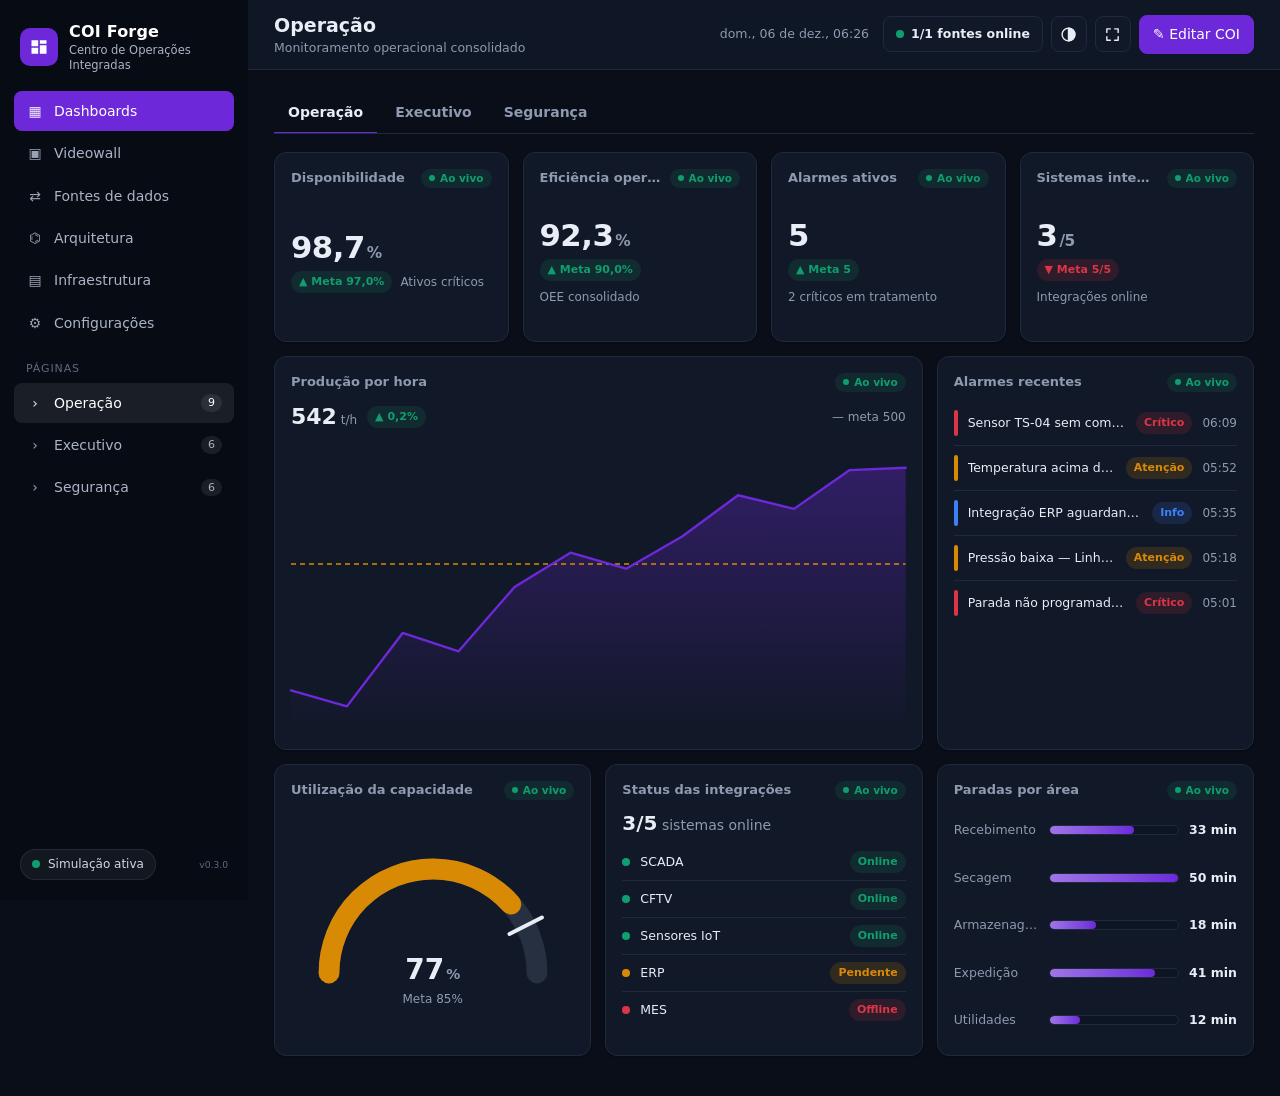
==== index.html @ 898c6392 "Add files via upload" ====
<!doctype html>
<html lang="pt-BR">
<!--
  COI Forge v0.3.0 — arquivo único da aplicação.
  Seções: estilos (<style>) · configuração padrão (#coi-defaults) · Store · DataHub · Widgets · Views · App
  Documentação completa: README.md
-->
<head>
  <meta charset="utf-8">
  <meta name="viewport" content="width=device-width, initial-scale=1">
  <meta name="description" content="COI Forge — plataforma web configurável para estruturação de Centros de Operações Integradas: dashboards, KPIs, alarmes, videowall, arquitetura e infraestrutura.">
  <meta name="theme-color" content="#0f172a">
  <title>COI Forge</title>
  <link rel="icon" href="data:image/svg+xml,%3Csvg xmlns='http://www.w3.org/2000/svg' viewBox='0 0 32 32'%3E%3Crect width='32' height='32' rx='8' fill='%236d28d9'/%3E%3Cpath fill='%23fff' d='M7 8h8v7H7zM17 8h8v4h-8zM17 14h8v10h-8zM7 17h8v7H7z'/%3E%3C/svg%3E" type="image/svg+xml">
  <style>
/* =========================================================
   COI Forge — estilos
   ========================================================= */
:root {
  --accent: #6d28d9;
  --accent-soft: color-mix(in srgb, var(--accent) 14%, transparent);
  --bg: #f2f4f8;
  --surface: #ffffff;
  --surface-2: #f7f8fb;
  --text: #121a2b;
  --muted: #64708a;
  --border: #e1e6ef;
  --sidebar: #0d1320;
  --sidebar-text: #a9b4c6;
  --good: #0f9f6e;
  --warn: #d98a05;
  --bad: #dc3545;
  --info: #3b82f6;
  --radius: 12px;
  --shadow: 0 1px 2px rgba(16, 24, 40, .05), 0 4px 14px rgba(16, 24, 40, .05);
  --row: 88px;
  --gap: 14px;
  color-scheme: light;
}
[data-theme="dark"] {
  --bg: #090e18;
  --surface: #111827;
  --surface-2: #0d1422;
  --text: #e8edf6;
  --muted: #8d9ab0;
  --border: #1f2a3d;
  --sidebar: #070b13;
  --shadow: 0 1px 2px rgba(0, 0, 0, .3);
  color-scheme: dark;
}

* { box-sizing: border-box; }
html, body { margin: 0; }
body {
  background: var(--bg);
  color: var(--text);
  font: 14px/1.45 "Segoe UI", Inter, system-ui, -apple-system, Arial, sans-serif;
  -webkit-font-smoothing: antialiased;
}
button, input, select, textarea { font: inherit; color: inherit; }
:focus-visible { outline: 2px solid var(--accent); outline-offset: 2px; }
.muted { color: var(--muted); }
.sr-only { position: absolute; width: 1px; height: 1px; overflow: hidden; clip: rect(0 0 0 0); white-space: nowrap; }
code { background: var(--surface-2); border: 1px solid var(--border); border-radius: 5px; padding: 1px 5px; font-size: 12px; }

/* ---------- layout ---------- */
.app { display: grid; grid-template-columns: 248px minmax(0, 1fr); min-height: 100vh; }
.sidebar {
  position: sticky; top: 0; height: 100vh; overflow-y: auto;
  background: var(--sidebar); color: #fff; padding: 20px 14px;
  display: flex; flex-direction: column; gap: 18px; z-index: 30;
}
.brand { display: flex; gap: 11px; align-items: center; padding: 0 6px; }
.brand-mark { width: 38px; height: 38px; border-radius: 10px; background: var(--accent); display: grid; place-items: center; flex: none; }
.brand-mark svg { width: 20px; fill: #fff; }
.brand strong { display: block; font-size: 16px; letter-spacing: .2px; }
.brand small { display: block; color: var(--sidebar-text); font-size: 11.5px; line-height: 1.3; }

.nav, .page-list { display: flex; flex-direction: column; gap: 2px; }
.nav button, .page-list button {
  display: flex; align-items: center; gap: 10px; width: 100%;
  background: none; border: 0; color: var(--sidebar-text);
  padding: 10px 12px; border-radius: 8px; cursor: pointer; text-align: left;
}
.nav button:hover, .page-list button:hover { background: #ffffff10; color: #fff; }
.nav button.active { background: var(--accent); color: #fff; }
.page-list button.active { background: #ffffff14; color: #fff; }
.page-list small { margin-left: auto; font-size: 11px; background: #ffffff14; padding: 1px 7px; border-radius: 99px; }
.ico { width: 18px; text-align: center; opacity: .9; }
.nav-label { display: block; font-size: 11px; text-transform: uppercase; letter-spacing: .08em; color: #5f6b80; padding: 0 12px 6px; }
.sidebar-foot { margin-top: auto; display: flex; align-items: center; justify-content: space-between; gap: 8px; padding: 0 6px; color: #5f6b80; font-size: 11px; }
.live { display: flex; align-items: center; gap: 8px; background: #ffffff0d; border: 1px solid #ffffff14; color: #cfd7e4; border-radius: 99px; padding: 6px 11px; cursor: pointer; font-size: 12px; }
.pulse { width: 8px; height: 8px; border-radius: 50%; background: var(--good); box-shadow: 0 0 0 0 var(--good); animation: pulse 2s infinite; }
.live.off .pulse { background: #6b7280; animation: none; }
@keyframes pulse { 0% { box-shadow: 0 0 0 0 rgba(15, 159, 110, .6); } 70% { box-shadow: 0 0 0 7px rgba(15, 159, 110, 0); } 100% { box-shadow: 0 0 0 0 rgba(15, 159, 110, 0); } }

.shell { min-width: 0; display: flex; flex-direction: column; }
.topbar {
  position: sticky; top: 0; z-index: 20;
  display: flex; align-items: center; gap: 14px;
  min-height: 70px; padding: 10px 26px;
  background: color-mix(in srgb, var(--surface) 88%, transparent);
  backdrop-filter: blur(10px);
  border-bottom: 1px solid var(--border);
}
.topbar-title { min-width: 0; flex: 1; }
.topbar-title h1 { font-size: 19px; margin: 0; white-space: nowrap; overflow: hidden; text-overflow: ellipsis; }
.topbar-title p { margin: 0; color: var(--muted); font-size: 12.5px; }
.topbar-actions { display: flex; align-items: center; gap: 8px; }
.clock { color: var(--muted); font-size: 12.5px; margin-right: 6px; white-space: nowrap; }
.icon-btn.menu-btn { display: none; }
.view { padding: 22px 26px 40px; outline: none; max-width: 1680px; width: 100%; margin: 0 auto; }

/* ---------- buttons / fields ---------- */
.btn {
  display: inline-flex; align-items: center; gap: 6px;
  border: 1px solid var(--border); background: var(--surface); color: var(--text);
  padding: 8px 13px; border-radius: 8px; cursor: pointer; white-space: nowrap; font-weight: 500;
}
.btn:hover { border-color: color-mix(in srgb, var(--accent) 50%, var(--border)); }
.btn.primary { background: var(--accent); border-color: var(--accent); color: #fff; }
.btn.primary:hover { filter: brightness(1.1); }
.btn.danger { color: var(--bad); }
.btn:disabled { opacity: .45; cursor: not-allowed; }
.icon-btn {
  width: 36px; height: 36px; display: inline-grid; place-items: center;
  border: 1px solid var(--border); background: var(--surface); color: var(--text);
  border-radius: 8px; cursor: pointer; font-size: 15px;
}
.icon-btn.sm { width: 28px; height: 28px; font-size: 12px; }
.icon-btn:hover { border-color: var(--accent); }
.icon-btn svg { width: 17px; height: 17px; fill: none; stroke: currentColor; stroke-width: 2; stroke-linecap: round; stroke-linejoin: round; }
.btn-row { display: flex; flex-wrap: wrap; gap: 8px; }

.field { display: flex; flex-direction: column; gap: 6px; margin-bottom: 14px; font-weight: 600; font-size: 12.5px; }
.field input:not([type="range"]):not([type="color"]), .field select, .field textarea,
.data-table input, .data-table select, .field-inline select {
  width: 100%; padding: 9px 10px; border: 1px solid var(--border); border-radius: 8px;
  background: var(--surface-2); font-weight: 400;
}
.field textarea { resize: vertical; font-family: ui-monospace, Consolas, monospace; font-size: 12.5px; }
.field input[type="color"] { width: 64px; height: 36px; border: 1px solid var(--border); border-radius: 8px; padding: 2px; background: var(--surface-2); }
.field input[type="range"] { accent-color: var(--accent); }
.field-row { display: grid; grid-template-columns: 1fr 1fr; gap: 14px; }
.check { display: flex; align-items: center; gap: 8px; margin: 6px 0 14px; cursor: pointer; }
.check input { accent-color: var(--accent); width: 16px; height: 16px; }

/* ---------- chips / status ---------- */
.chip { display: inline-flex; align-items: center; gap: 4px; font-size: 11px; font-weight: 600; padding: 3px 8px; border-radius: 99px; background: var(--surface-2); color: var(--muted); white-space: nowrap; }
.chip.good { background: color-mix(in srgb, var(--good) 14%, transparent); color: var(--good); }
.chip.warn { background: color-mix(in srgb, var(--warn) 16%, transparent); color: var(--warn); }
.chip.bad  { background: color-mix(in srgb, var(--bad) 14%, transparent);  color: var(--bad); }
.chip.info { background: color-mix(in srgb, var(--info) 14%, transparent); color: var(--info); }
.dot { display: inline-block; width: 8px; height: 8px; border-radius: 50%; background: var(--muted); flex: none; }
.dot.good { background: var(--good); } .dot.warn { background: var(--warn); } .dot.bad { background: var(--bad); }
.good { color: var(--good); } .warn { color: var(--warn); } .bad { color: var(--bad); }

/* ---------- tabs / editbar ---------- */
.tabs { display: flex; gap: 4px; border-bottom: 1px solid var(--border); margin-bottom: 18px; overflow-x: auto; }
.tab { background: none; border: 0; padding: 10px 14px; color: var(--muted); cursor: pointer; border-bottom: 2px solid transparent; margin-bottom: -1px; white-space: nowrap; font-weight: 600; }
.tab.active { color: var(--text); border-color: var(--accent); }
.editbar {
  display: flex; flex-wrap: wrap; align-items: center; gap: 8px;
  padding: 12px; margin-bottom: 16px; border-radius: var(--radius);
  border: 1px dashed color-mix(in srgb, var(--accent) 55%, transparent); background: var(--accent-soft);
}
.hint { color: var(--muted); font-size: 12px; margin-left: auto; }

/* ---------- grid / widgets ---------- */
.grid {
  display: grid; grid-template-columns: repeat(12, minmax(0, 1fr));
  grid-auto-rows: var(--row); grid-auto-flow: row dense; gap: var(--gap);
}
.widget {
  grid-column: span var(--w); grid-row: span var(--h);
  position: relative; min-width: 0; min-height: 0;
  display: flex; flex-direction: column;
  background: var(--surface); border: 1px solid var(--border); border-radius: var(--radius);
  box-shadow: var(--shadow); padding: 14px 16px; overflow: hidden;
  transition: box-shadow .15s, border-color .15s, opacity .15s;
}
.w-head { display: flex; align-items: center; gap: 8px; margin-bottom: 8px; min-height: 22px; }
.w-head h3 { margin: 0; font-size: 13px; font-weight: 600; color: var(--muted); white-space: nowrap; overflow: hidden; text-overflow: ellipsis; flex: 1; }
.w-body { flex: 1; min-height: 0; position: relative; }
.w-tools { display: flex; gap: 4px; }
.w-tools button { width: 26px; height: 26px; border-radius: 6px; border: 1px solid var(--border); background: var(--surface-2); cursor: pointer; font-size: 12px; display: grid; place-items: center; }
.w-tools button:hover { border-color: var(--accent); color: var(--accent); }
.drag-handle { cursor: grab; color: var(--muted); }

body.editing .view > .grid .widget { border-style: dashed; border-color: color-mix(in srgb, var(--accent) 45%, var(--border)); cursor: grab; }
body.editing .view > .grid .w-body { pointer-events: none; user-select: none; }
.widget.dragging { opacity: .4; }
.widget.drop-before { box-shadow: -4px 0 0 0 var(--accent); }
.widget.drop-after { box-shadow: 4px 0 0 0 var(--accent); }
.resize-handle {
  position: absolute; right: 3px; bottom: 3px; width: 18px; height: 18px; cursor: nwse-resize; touch-action: none;
  background: linear-gradient(135deg, transparent 50%, var(--accent) 50%, var(--accent) 60%, transparent 60%, transparent 70%, var(--accent) 70%, var(--accent) 80%, transparent 80%);
  border-radius: 0 0 8px 0; opacity: .8;
}
.widget.resizing { border-color: var(--accent); z-index: 2; }
.widget.resizing::after { content: attr(data-size); position: absolute; right: 26px; bottom: 6px; background: var(--accent); color: #fff; font-size: 11px; padding: 2px 7px; border-radius: 6px; }

.empty, .empty-page { color: var(--muted); display: grid; place-items: center; text-align: center; height: 100%; font-size: 12.5px; padding: 10px; }
.empty-page { background: var(--surface); border: 1px dashed var(--border); border-radius: var(--radius); padding: 60px 20px; gap: 6px; }
.empty-page p { margin: 0 0 10px; }

/* KPI */
.kpi { display: flex; flex-direction: column; justify-content: center; height: 100%; gap: 8px; }
.kpi-value { font-size: clamp(24px, 2.4vw, 34px); font-weight: 700; letter-spacing: -.5px; color: var(--text); line-height: 1.05; }
.kpi-value .unit { font-size: .5em; font-weight: 600; color: var(--muted); margin-left: 2px; }
.kpi-meta { display: flex; flex-wrap: wrap; align-items: center; gap: 8px; font-size: 12px; }

/* line chart */
.chart { display: flex; flex-direction: column; height: 100%; }
.chart-head { display: flex; align-items: center; gap: 10px; margin-bottom: 6px; }
.chart-head strong { font-size: 22px; }
.chart-head .unit { font-size: 12px; color: var(--muted); font-weight: 500; }
.legend-target { font-size: 12px; margin-left: auto; }
.line-svg { flex: 1; width: 100%; min-height: 0; overflow: visible; }
.line-path { fill: none; stroke: var(--accent); stroke-width: 2.4; stroke-linejoin: round; stroke-linecap: round; }
.target-line { stroke: var(--warn); stroke-width: 1.4; stroke-dasharray: 5 4; }

/* bars */
.bars { display: flex; flex-direction: column; justify-content: space-around; height: 100%; gap: 6px; }
.bar-row { display: grid; grid-template-columns: minmax(70px, 30%) 1fr auto; align-items: center; gap: 10px; font-size: 12.5px; }
.bar-label { white-space: nowrap; overflow: hidden; text-overflow: ellipsis; color: var(--muted); }
.bar-track { height: 10px; background: var(--surface-2); border-radius: 99px; overflow: hidden; border: 1px solid var(--border); }
.bar-fill { display: block; height: 100%; background: linear-gradient(90deg, color-mix(in srgb, var(--accent) 65%, #fff), var(--accent)); border-radius: 99px; transition: width .6s ease; }
.bar-val { font-weight: 600; font-variant-numeric: tabular-nums; white-space: nowrap; }

/* gauge */
.gauge { position: relative; height: 100%; display: flex; flex-direction: column; align-items: center; justify-content: center; }
.gauge svg { width: 100%; max-width: 260px; max-height: calc(100% - 22px); }
.gauge-bg, .gauge-fg { fill: none; stroke-width: 16; stroke-linecap: round; }
.gauge-bg { stroke: var(--surface-2); stroke: color-mix(in srgb, var(--muted) 18%, transparent); }
.gauge-fg { stroke: var(--good); transition: stroke-dasharray .6s ease; }
.gauge-fg.warn { stroke: var(--warn); } .gauge-fg.bad { stroke: var(--bad); }
.gauge-target { stroke: var(--text); stroke-width: 3; stroke-linecap: round; }
.gauge-value { margin-top: -38px; display: flex; align-items: baseline; gap: 2px; }
.gauge-value strong { font-size: 28px; }
.gauge-value span { color: var(--muted); font-weight: 600; }
.gauge-meta { font-size: 12px; }

/* alarms */
.alarm-list, .status-list { list-style: none; margin: 0; padding: 0; overflow-y: auto; height: 100%; }
.alarm { display: grid; grid-template-columns: 4px 1fr auto auto; align-items: center; gap: 10px; padding: 9px 0; border-bottom: 1px solid var(--border); font-size: 12.5px; }
.alarm:last-child { border-bottom: 0; }
.alarm .sev { width: 4px; height: 26px; border-radius: 4px; background: var(--info); }
.alarm.lvl-bad .sev { background: var(--bad); } .alarm.lvl-warn .sev { background: var(--warn); }
.alarm-text { min-width: 0; overflow: hidden; text-overflow: ellipsis; white-space: nowrap; }
.alarm time { color: var(--muted); font-variant-numeric: tabular-nums; font-size: 12px; }

/* status */
.status-sum { margin-bottom: 6px; } .status-sum strong { font-size: 20px; }
.status-list { height: calc(100% - 34px); }
.status-list li { display: flex; align-items: center; gap: 10px; padding: 7px 0; border-bottom: 1px solid var(--border); font-size: 12.5px; }
.status-list li:last-child { border-bottom: 0; }
.status-list .chip { margin-left: auto; }

/* table */
.table-wrap { overflow: auto; height: 100%; }
.table-wrap table { width: 100%; border-collapse: collapse; font-size: 12.5px; }
.table-wrap th { text-align: left; color: var(--muted); font-weight: 600; font-size: 11.5px; text-transform: uppercase; letter-spacing: .04em; padding: 8px 10px; border-bottom: 1px solid var(--border); position: sticky; top: 0; background: var(--surface); }
.table-wrap td { padding: 8px 10px; border-bottom: 1px solid var(--border); }
.table-wrap tr:last-child td { border-bottom: 0; }

/* text */
.text-body { overflow-y: auto; height: 100%; font-size: 13.5px; }
.text-body p { margin: 0 0 8px; }

/* clock */
.clock-widget { height: 100%; display: flex; flex-direction: column; justify-content: center; gap: 4px; }
.clock-time { font-size: clamp(28px, 3vw, 44px); font-variant-numeric: tabular-nums; letter-spacing: -.5px; }
.clock-date { text-transform: capitalize; font-size: 12.5px; }

/* camera */
.t-camera { padding: 10px; }
.camera { position: relative; height: 100%; border-radius: 8px; overflow: hidden; background: #05080e; color: #e5e7eb; font-family: ui-monospace, Consolas, monospace; font-size: 11px; }
.camera img { width: 100%; height: 100%; object-fit: cover; display: block; }
.cam-noise { position: absolute; inset: 0; background:
  repeating-linear-gradient(0deg, rgba(255,255,255,.035) 0 1px, transparent 1px 3px),
  radial-gradient(ellipse at center, #1c2536 0%, #05080e 75%); }
.cam-nosignal { position: absolute; inset: 0; display: grid; place-items: center; color: #6b7280; letter-spacing: .12em; text-transform: uppercase; }
.cam-rec { position: absolute; top: 8px; left: 10px; display: flex; align-items: center; gap: 5px; color: #f87171; font-weight: 700; }
.cam-rec i { width: 7px; height: 7px; border-radius: 50%; background: #ef4444; animation: blink 1.4s infinite; }
.cam-info { position: absolute; left: 10px; bottom: 8px; background: #00000080; padding: 2px 6px; border-radius: 4px; }
.cam-time { position: absolute; right: 10px; top: 8px; }
@keyframes blink { 50% { opacity: .2; } }

/* embed */
.embed { width: 100%; height: 100%; border: 0; border-radius: 8px; background: var(--surface-2); }

/* ---------- cards / sections ---------- */
.card { background: var(--surface); border: 1px solid var(--border); border-radius: var(--radius); box-shadow: var(--shadow); padding: 18px; }
.card h2, .block-title { font-size: 15px; margin: 0 0 14px; }
.block-title { margin: 24px 0 12px; }
.summary { display: grid; grid-template-columns: repeat(4, minmax(0, 1fr)); gap: var(--gap); margin-bottom: var(--gap); }
.stat { display: flex; flex-direction: column; gap: 6px; }
.stat strong { font-size: 26px; }
.section-head { display: flex; flex-wrap: wrap; justify-content: space-between; align-items: center; gap: 10px; margin-bottom: 14px; }
.section-head h2 { margin: 0; }
.legend { display: flex; align-items: center; gap: 6px; font-size: 12px; color: var(--muted); }
.legend .dot { margin-left: 8px; }

/* architecture */
.layers { display: flex; flex-direction: column; gap: 8px; }
.layer { display: grid; grid-template-columns: 130px 1fr; align-items: center; gap: 14px; padding: 10px 12px; border-radius: 10px; background: var(--surface-2); border: 1px solid var(--border); position: relative; }
.layer + .layer::before { content: ""; position: absolute; left: 64px; top: -9px; width: 2px; height: 8px; background: var(--border); }
.layer-name { font-weight: 700; font-size: 12px; text-transform: uppercase; letter-spacing: .06em; color: var(--muted); }
.layer-items { display: flex; flex-wrap: wrap; gap: 8px; }
.node { padding: 6px 11px; border-radius: 8px; background: var(--surface); border: 1px solid var(--border); border-left: 3px solid var(--muted); font-size: 12.5px; }
.node.good { border-left-color: var(--good); color: var(--text); }
.node.warn { border-left-color: var(--warn); color: var(--text); }
.node.bad  { border-left-color: var(--bad);  color: var(--text); }

/* data table */
.table-wrap.card { padding: 0; height: auto; }
.data-table th { background: var(--surface); }
.data-table td { vertical-align: middle; }
.data-table input, .data-table select { padding: 6px 8px; min-width: 90px; }
.data-table input[type="number"] { width: 80px; min-width: 70px; }
.table-foot { padding: 12px 14px; border-top: 1px solid var(--border); font-size: 12px; }

/* settings */
.settings { display: grid; grid-template-columns: repeat(auto-fit, minmax(300px, 1fr)); gap: var(--gap); align-items: start; }

/* ---------- videowall ---------- */
.wall-controls { display: flex; flex-wrap: wrap; align-items: center; gap: 16px; margin-bottom: var(--gap); padding: 12px 16px; }
.field-inline { display: flex; flex-wrap: wrap; align-items: center; gap: 14px; }
.field-inline label:not(.check) { display: flex; align-items: center; gap: 8px; font-weight: 600; font-size: 12.5px; }
.field-inline select { width: auto; padding: 6px 8px; }
.field-inline .check { margin: 0; }
.wall-meta { font-size: 12px; margin-left: auto; }
.wall-frame { background: #05070c; border-radius: 14px; padding: 14px; border: 1px solid #1c2433; }
.wall {
  display: grid; gap: 6px;
  grid-template-columns: repeat(var(--cols), minmax(0, 1fr));
  aspect-ratio: calc(var(--cols) * 16) / calc(var(--rows) * 9);
  max-height: calc(100vh - 220px); margin: 0 auto;
}
.tile { position: relative; background: #0b111c; border: 2px solid #1b2232; border-radius: 4px; overflow: hidden; min-width: 0; min-height: 0; }
.tile-screen { position: absolute; inset: 0; overflow: hidden; }
.tile-label { position: absolute; top: 6px; left: 6px; z-index: 3; font-size: 10.5px; color: #cbd5e1; background: #000000a6; padding: 2px 7px; border-radius: 4px; max-width: calc(100% - 12px); white-space: nowrap; overflow: hidden; text-overflow: ellipsis; }
.tile-label b { color: #fff; margin-right: 4px; }
.tile-select { position: absolute; bottom: 6px; left: 6px; right: 6px; z-index: 3; opacity: 0; transition: opacity .15s; }
.tile:hover .tile-select, .tile:focus-within .tile-select, body.editing .tile-select { opacity: 1; }
.tile-select select { width: 100%; font-size: 11.5px; padding: 4px 6px; border-radius: 6px; border: 1px solid #334155; background: #0f172ae6; color: #e2e8f0; }
.stage { position: absolute; top: 0; left: 0; transform-origin: 0 0; background: var(--bg); }
.stage-page { width: 1600px; padding: 20px; }
.stage-widget { width: 640px; height: 360px; padding: 0; }
.stage-widget .widget { height: 100%; border-radius: 0; border: 0; padding: 16px 18px; }
.wall.labeled .stage-widget .w-head { visibility: hidden; }
.no-signal { position: absolute; inset: 0; display: grid; place-items: center; color: #475569; font: 600 12px ui-monospace, Consolas, monospace; letter-spacing: .2em;
  background: repeating-linear-gradient(45deg, #0b111c 0 10px, #0e1522 10px 20px); }
.wall-frame:fullscreen { padding: 0; border: 0; border-radius: 0; display: grid; place-items: center; background: #000; }
.wall-frame:fullscreen .wall { width: 100vw; max-height: 100vh; gap: 4px; }
.wall-frame:fullscreen .tile-select { display: none; }

/* ---------- drawer / toast ---------- */
.scrim { position: fixed; inset: 0; background: rgba(5, 8, 15, .45); z-index: 40; }
.drawer {
  position: fixed; top: 0; right: 0; height: 100%; width: min(400px, 100%); z-index: 50;
  background: var(--surface); border-left: 1px solid var(--border); box-shadow: -18px 0 40px rgba(0, 0, 0, .18);
  display: flex; flex-direction: column; transform: translateX(105%); transition: transform .22s ease; visibility: hidden;
}
.drawer.open { transform: none; visibility: visible; }
.drawer-head { display: flex; align-items: center; justify-content: space-between; gap: 10px; padding: 18px 20px; border-bottom: 1px solid var(--border); }
.drawer-head strong { display: block; font-size: 15px; }
.drawer-head small { color: var(--muted); }
.drawer-form, .lib { flex: 1; overflow-y: auto; padding: 18px 20px; }
.drawer-form hr { border: 0; border-top: 1px solid var(--border); margin: 4px 0 16px; }
.drawer-foot { display: flex; justify-content: space-between; padding: 14px 20px; border-top: 1px solid var(--border); }
.lib { display: grid; gap: 8px; align-content: start; }
.lib-item { display: flex; gap: 12px; align-items: center; text-align: left; padding: 12px; border-radius: 10px; border: 1px solid var(--border); background: var(--surface-2); cursor: pointer; }
.lib-item:hover { border-color: var(--accent); background: var(--accent-soft); }
.lib-item strong { display: block; font-size: 13.5px; }
.lib-item small { color: var(--muted); font-size: 12px; }
.lib-ico { width: 38px; height: 38px; border-radius: 9px; display: grid; place-items: center; background: var(--accent-soft); color: var(--accent); font-size: 17px; flex: none; }

.toast {
  position: fixed; left: 50%; bottom: 22px; transform: translate(-50%, 20px); z-index: 60;
  background: #111827; color: #fff; padding: 10px 16px; border-radius: 10px; font-size: 13px;
  opacity: 0; pointer-events: none; transition: .2s; box-shadow: 0 10px 30px rgba(0, 0, 0, .25);
}
.toast.show { opacity: 1; transform: translate(-50%, 0); }
.toast.good { background: #065f46; } .toast.bad { background: #991b1b; }

/* ---------- modo apresentação ---------- */
body.presenting .sidebar, body.presenting .topbar-actions .btn, body.presenting .icon-btn.menu-btn { display: none; }
body.presenting .app { grid-template-columns: 1fr; }
body.presenting .view { max-width: none; }

/* =========================================================
   v0.3 — fontes de dados e indicadores ao vivo
   ========================================================= */
[hidden] { display: none !important; }

.w-src {
  display: inline-flex; align-items: center; gap: 5px; flex: none; max-width: 60%;
  font-size: 10.5px; font-weight: 600; padding: 2px 8px; border-radius: 99px;
  background: var(--surface-2); color: var(--muted); white-space: nowrap;
}
.w-src::before { content: ""; width: 6px; height: 6px; border-radius: 50%; background: currentColor; flex: none; }
.w-src .t { overflow: hidden; text-overflow: ellipsis; }
.w-src.good { color: var(--good); background: color-mix(in srgb, var(--good) 13%, transparent); }
.w-src.good::before { animation: blink 2s infinite; }
.w-src.warn { color: var(--warn); background: color-mix(in srgb, var(--warn) 15%, transparent); }
.w-src.bad  { color: var(--bad);  background: color-mix(in srgb, var(--bad) 13%, transparent); }
.w-src.static::before { animation: none; }
body.editing .view > .grid .w-src .t { display: none; }
body.editing .view > .grid .w-src { padding: 4px; }
.widget.is-stale { border-color: color-mix(in srgb, var(--warn) 55%, var(--border)); }
.widget.is-stale .w-body { opacity: .5; filter: grayscale(.7); transition: opacity .3s; }

.src-pill {
  display: inline-flex; align-items: center; gap: 7px; height: 36px; padding: 0 12px;
  border: 1px solid var(--border); background: var(--surface); color: var(--text);
  border-radius: 8px; cursor: pointer; font-size: 12.5px; font-weight: 600; white-space: nowrap;
}
.src-pill:hover { border-color: var(--accent); }
.dot.muted { background: var(--muted); }
.dot.info { background: var(--info); }

.block-head { margin: 22px 0 12px; }
.block-head h2 { font-size: 15px; margin: 0; }
.src-grid { display: grid; grid-template-columns: repeat(auto-fill, minmax(min(360px, 100%), 1fr)); gap: var(--gap); }
.src-card { display: flex; flex-direction: column; gap: 14px; }
.src-top { display: flex; align-items: center; gap: 12px; min-width: 0; }
.src-name { min-width: 0; flex: 1; }
.src-name strong { display: block; font-size: 14px; }
.src-name small { display: block; color: var(--muted); font-size: 12px; white-space: nowrap; overflow: hidden; text-overflow: ellipsis; }
.src-status .chip { font-size: 12px; padding: 4px 10px; }
.src-status .chip .dot { width: 7px; height: 7px; }
.src-meta { display: grid; grid-template-columns: 1fr 1fr; gap: 10px 16px; margin: 10px 0 0; }
.src-meta div { min-width: 0; }
.src-meta dt { font-size: 11px; color: var(--muted); text-transform: uppercase; letter-spacing: .04em; }
.src-meta dd { margin: 2px 0 0; font-weight: 600; font-variant-numeric: tabular-nums; }
.src-error { margin: 10px 0 0; font-size: 12px; color: var(--bad); background: color-mix(in srgb, var(--bad) 9%, transparent); border-radius: 8px; padding: 8px 10px; overflow-wrap: anywhere; }
.src-bound { display: flex; flex-wrap: wrap; align-items: center; gap: 6px; font-size: 12px; padding-top: 12px; border-top: 1px solid var(--border); }
.src-card .btn-row { margin-top: auto; flex-wrap: nowrap; gap: 6px; }
.src-card .btn-row .btn { padding: 6px 10px; font-size: 12.5px; }
.src-card .btn-row .danger { margin-left: auto; }
@media (max-width: 420px) { .src-card .btn-row { flex-wrap: wrap; } }

.switch { position: relative; display: inline-flex; cursor: pointer; flex: none; }
.switch input { position: absolute; opacity: 0; width: 100%; height: 100%; margin: 0; cursor: pointer; }
.switch-ui { width: 38px; height: 22px; border-radius: 99px; background: color-mix(in srgb, var(--muted) 35%, transparent); position: relative; transition: background .15s; }
.switch-ui::after { content: ""; position: absolute; top: 3px; left: 3px; width: 16px; height: 16px; border-radius: 50%; background: #fff; transition: transform .15s; box-shadow: 0 1px 2px rgba(0,0,0,.3); }
.switch input:checked + .sr-only + .switch-ui { background: var(--good); }
.switch input:checked + .sr-only + .switch-ui::after { transform: translateX(16px); }
.switch input:focus-visible + .sr-only + .switch-ui { outline: 2px solid var(--accent); outline-offset: 2px; }

.how { margin-top: var(--gap); }
.how ol { margin: 0 0 10px; padding-left: 20px; display: grid; gap: 8px; }

.group-title { font-size: 11px; font-weight: 700; text-transform: uppercase; letter-spacing: .07em; color: var(--muted); margin: 0 0 12px; }
.hint-text { font-weight: 400; font-size: 11.5px; line-height: 1.4; }
.bind-preview { font-size: 12px; background: var(--surface-2); border: 1px solid var(--border); border-radius: 8px; padding: 10px; margin-bottom: 14px; overflow-wrap: anywhere; line-height: 1.6; }
.form-msg { font-size: 12.5px; min-height: 18px; margin: 4px 0 0; overflow-wrap: anywhere; }
.form-msg.good { color: var(--good); } .form-msg.bad { color: var(--bad); }
.paths { max-height: 260px; border: 1px solid var(--border); border-radius: 8px; margin-bottom: 16px; height: auto; }
.paths td:first-child { white-space: nowrap; }
pre.json { margin: 0; max-height: 45vh; overflow: auto; font: 11.5px/1.5 ui-monospace, Consolas, monospace; background: var(--surface-2); border: 1px solid var(--border); border-radius: 8px; padding: 12px; white-space: pre; }

@media (max-width: 600px) {
  .src-pill { padding: 0 10px; }
  .src-pill .t { display: none; }
  #fullBtn { display: none; }
  .src-meta { grid-template-columns: 1fr; }
}

/* ---------- responsivo ---------- */
@media (max-width: 1100px) {
  .view > .grid .widget.size-s { grid-column: span 6; }
  .view > .grid .widget.size-m, .view > .grid .widget.size-l { grid-column: span 12; }
  .summary { grid-template-columns: repeat(2, minmax(0, 1fr)); }
  .clock { display: none; }
}
@media (max-width: 860px) {
  .app { grid-template-columns: 1fr; }
  .sidebar { position: fixed; left: 0; top: 0; width: 270px; transform: translateX(-100%); transition: transform .22s; z-index: 45; }
  .sidebar.open { transform: none; }
  .icon-btn.menu-btn { display: inline-grid; }
  .topbar { padding: 10px 14px; }
  .view { padding: 16px 14px 32px; }
  .hint { margin-left: 0; width: 100%; }
  .resize-handle { display: none; }
}
@media (max-width: 600px) {
  .view > .grid .widget { grid-column: span 12 !important; }
  .view > .grid { grid-auto-rows: 80px; }
  .summary { grid-template-columns: 1fr 1fr; }
  .topbar-title p { display: none; }
  #editBtn { padding: 8px 10px; font-size: 12.5px; }
  .layer { grid-template-columns: 1fr; gap: 8px; }
  .layer + .layer::before { display: none; }
  .wall-meta { margin-left: 0; }
  .field-row { grid-template-columns: 1fr; }
}
@media (prefers-reduced-motion: reduce) {
  *, *::before, *::after { animation: none !important; transition: none !important; }
}
@media print {
  .sidebar, .topbar-actions, .editbar, .tabs { display: none !important; }
  .app { display: block; }
  .widget, .card { box-shadow: none; break-inside: avoid; }
}
  </style>
</head>
<body>
  <div class="app">
    <aside class="sidebar" id="sidebar" aria-label="Navegação principal">
      <div class="brand">
        <span class="brand-mark" aria-hidden="true">
          <svg viewBox="0 0 24 24"><path d="M3 4h8v7H3zM13 4h8v4h-8zM13 10h8v10h-8zM3 13h8v7H3z"/></svg>
        </span>
        <div>
          <strong id="brandName">COI Forge</strong>
          <small id="brandSub">Centro de Operações Integradas</small>
        </div>
      </div>

      <nav class="nav" id="nav">
        <button type="button" data-view="dashboard"><span class="ico">▦</span>Dashboards</button>
        <button type="button" data-view="videowall"><span class="ico">▣</span>Videowall</button>
        <button type="button" data-view="dados"><span class="ico">⇄</span>Fontes de dados</button>
        <button type="button" data-view="arquitetura"><span class="ico">⌬</span>Arquitetura</button>
        <button type="button" data-view="infraestrutura"><span class="ico">▤</span>Infraestrutura</button>
        <button type="button" data-view="configuracoes"><span class="ico">⚙</span>Configurações</button>
      </nav>

      <div class="nav-section">
        <span class="nav-label">Páginas</span>
        <div id="pageList" class="page-list"></div>
      </div>

      <div class="sidebar-foot">
        <button type="button" class="live" id="liveToggle" aria-pressed="true">
          <span class="pulse" aria-hidden="true"></span><span id="liveLabel">Dados simulados</span>
        </button>
        <small>v0.3.0</small>
      </div>
    </aside>

    <div class="shell">
      <header class="topbar">
        <button type="button" class="icon-btn menu-btn" id="menuBtn" aria-label="Abrir menu">☰</button>
        <div class="topbar-title">
          <h1 id="viewTitle">Dashboards</h1>
          <p id="viewSub"></p>
        </div>
        <div class="topbar-actions">
          <time class="clock" id="clock"></time>
          <button type="button" class="src-pill" id="srcPill"><span class="dot" aria-hidden="true"></span><span class="t">Fontes</span></button>
          <button type="button" class="icon-btn" id="themeBtn" aria-label="Alternar tema" title="Alternar tema"><svg viewBox="0 0 24 24"><circle cx="12" cy="12" r="9"/><path d="M12 3v18a9 9 0 0 0 0-18z" fill="currentColor"/></svg></button>
          <button type="button" class="icon-btn" id="fullBtn" aria-label="Tela cheia" title="Modo apresentação"><svg viewBox="0 0 24 24"><path d="M4 9V4h5M20 9V4h-5M4 15v5h5M20 15v5h-5"/></svg></button>
          <button type="button" class="btn primary" id="editBtn" aria-pressed="false">✎ Editar COI</button>
        </div>
      </header>

      <main id="view" class="view" tabindex="-1"></main>
    </div>
  </div>

  <div class="scrim" id="scrim" hidden></div>
  <aside class="drawer" id="drawer" aria-hidden="true" aria-label="Painel de edição"></aside>
  <div class="toast" id="toast" role="status" aria-live="polite"></div>
  <input type="file" id="importFile" accept="application/json,.json" hidden>

  <!-- Configuração padrão: edite este JSON para mudar o conteúdo inicial da plataforma -->
  <script id="coi-defaults" type="application/json">
{
  "version": 3,
  "settings": {
    "name": "COI Forge",
    "subtitle": "Centro de Operações Integradas",
    "accent": "#6d28d9",
    "theme": "dark",
    "simulate": true,
    "refresh": 5
  },
  "activePage": "operacao",
  "sources": [
    {
      "id": "sim",
      "name": "Simulador COI",
      "type": "simulated",
      "url": "",
      "interval": 3,
      "staleAfter": 0,
      "enabled": true
    }
  ],
  "pages": [
    {
      "id": "operacao",
      "name": "Operação",
      "widgets": [
        {
          "id": "op-kpi-1",
          "binding": {
            "source": "sim",
            "path": "operacao.disponibilidade"
          },
          "type": "kpi",
          "title": "Disponibilidade",
          "w": 3,
          "h": 2,
          "props": {
            "value": 98.7,
            "unit": "%",
            "decimals": 1,
            "target": 97,
            "direction": "higher",
            "note": "Ativos críticos",
            "simulate": true
          }
        },
        {
          "id": "op-kpi-2",
          "binding": {
            "source": "sim",
            "path": "operacao.eficiencia"
          },
          "type": "kpi",
          "title": "Eficiência operacional",
          "w": 3,
          "h": 2,
          "props": {
            "value": 92.4,
            "unit": "%",
            "decimals": 1,
            "target": 90,
            "direction": "higher",
            "note": "OEE consolidado",
            "simulate": true
          }
        },
        {
          "id": "op-kpi-3",
          "binding": {
            "source": "sim",
            "path": "operacao.alarmesAtivos"
          },
          "type": "kpi",
          "title": "Alarmes ativos",
          "w": 3,
          "h": 2,
          "props": {
            "value": 4,
            "unit": "",
            "decimals": 0,
            "target": 5,
            "direction": "lower",
            "note": "2 críticos em tratamento",
            "simulate": false
          }
        },
        {
          "id": "op-kpi-4",
          "binding": {
            "source": "sim",
            "path": "operacao.sistemasIntegrados"
          },
          "type": "kpi",
          "title": "Sistemas integrados",
          "w": 3,
          "h": 2,
          "props": {
            "value": 3,
            "unit": "/5",
            "decimals": 0,
            "target": 5,
            "direction": "higher",
            "note": "Integrações online",
            "simulate": false
          }
        },
        {
          "id": "op-line-1",
          "binding": {
            "source": "sim",
            "path": "operacao.producao"
          },
          "type": "line",
          "title": "Produção por hora",
          "w": 8,
          "h": 4,
          "props": {
            "series": "420,445,438,470,462,490,505,498,512,530,524,541",
            "unit": "t/h",
            "target": 500,
            "simulate": true
          }
        },
        {
          "id": "op-alarms-1",
          "binding": {
            "source": "sim",
            "path": "alarmes"
          },
          "type": "alarms",
          "title": "Alarmes recentes",
          "w": 4,
          "h": 4,
          "props": {
            "items": "critical|Sensor TS-04 sem comunicação|10:42\nwarning|Temperatura acima da faixa — Silo 03|10:15\ninfo|Integração ERP aguardando validação|09:58\nwarning|Pressão baixa — Linha 02|09:31\ninfo|Troca de turno registrada|08:00"
          }
        },
        {
          "id": "op-gauge-1",
          "binding": {
            "source": "sim",
            "path": "operacao.capacidade"
          },
          "type": "gauge",
          "title": "Utilização da capacidade",
          "w": 4,
          "h": 3,
          "props": {
            "value": 76,
            "min": 0,
            "max": 100,
            "unit": "%",
            "target": 85,
            "simulate": true
          }
        },
        {
          "id": "op-status-1",
          "binding": {
            "source": "sim",
            "path": "integracoes"
          },
          "type": "status",
          "title": "Status das integrações",
          "w": 4,
          "h": 3,
          "props": {
            "items": "SCADA|online\nCFTV|online\nSensores IoT|online\nERP|pendente\nMES|offline"
          }
        },
        {
          "id": "op-bar-1",
          "binding": {
            "source": "sim",
            "path": "paradas"
          },
          "type": "bar",
          "title": "Paradas por área",
          "w": 4,
          "h": 3,
          "props": {
            "labels": "Recebimento,Secagem,Armazenagem,Expedição,Utilidades",
            "series": "34,52,18,41,12",
            "unit": "min",
            "simulate": false
          }
        }
      ]
    },
    {
      "id": "executivo",
      "name": "Executivo",
      "widgets": [
        {
          "id": "ex-kpi-1",
          "binding": {
            "source": "sim",
            "path": "mes.volume"
          },
          "type": "kpi",
          "title": "Volume processado (mês)",
          "w": 4,
          "h": 2,
          "props": {
            "value": 182.4,
            "unit": " mil t",
            "decimals": 1,
            "target": 175,
            "direction": "higher",
            "note": "Acumulado do mês",
            "simulate": false
          }
        },
        {
          "id": "ex-kpi-2",
          "binding": {
            "source": "sim",
            "path": "mes.custoTonelada"
          },
          "type": "kpi",
          "title": "Custo por tonelada",
          "w": 4,
          "h": 2,
          "props": {
            "value": 18.6,
            "unit": " R$/t",
            "decimals": 1,
            "target": 19.5,
            "direction": "lower",
            "note": "Energia + operação",
            "simulate": false
          }
        },
        {
          "id": "ex-kpi-3",
          "type": "kpi",
          "title": "Incidentes de segurança",
          "w": 4,
          "h": 2,
          "props": {
            "value": 0,
            "unit": "",
            "decimals": 0,
            "target": 0,
            "direction": "lower",
            "note": "Últimos 30 dias",
            "simulate": false
          }
        },
        {
          "id": "ex-bar-1",
          "binding": {
            "source": "sim",
            "path": "unidades"
          },
          "type": "bar",
          "title": "Volume por unidade (mil t)",
          "w": 6,
          "h": 4,
          "props": {
            "labels": "Unidade A,Unidade B,Unidade C,Unidade D",
            "series": "64,51,39,28",
            "unit": "mil t",
            "simulate": false
          }
        },
        {
          "id": "ex-table-1",
          "type": "table",
          "title": "Plano de ação",
          "w": 6,
          "h": 4,
          "props": {
            "rows": "Ação|Responsável|Prazo|Status\nIntegrar ERP ao data hub|TI|30/11|Em andamento\nInstalar sensores Silo 03|Manutenção|15/11|Planejado\nDefinir rotina de troca de turno|Operação|10/11|Concluído\nHomologar painel executivo|Gestão|05/12|Planejado"
          }
        },
        {
          "id": "ex-text-1",
          "type": "text",
          "title": "Nota de gestão",
          "w": 12,
          "h": 2,
          "props": {
            "content": "Os indicadores desta página são ilustrativos. Conecte as fontes reais (SCADA, ERP, sensores) na etapa de integração e valide metas com a operação antes de publicar."
          }
        }
      ]
    },
    {
      "id": "seguranca",
      "name": "Segurança",
      "widgets": [
        {
          "id": "sg-cam-1",
          "type": "camera",
          "title": "CAM 01",
          "w": 3,
          "h": 3,
          "props": {
            "location": "Portaria principal",
            "url": ""
          }
        },
        {
          "id": "sg-cam-2",
          "type": "camera",
          "title": "CAM 02",
          "w": 3,
          "h": 3,
          "props": {
            "location": "Recebimento — moega",
            "url": ""
          }
        },
        {
          "id": "sg-cam-3",
          "type": "camera",
          "title": "CAM 03",
          "w": 3,
          "h": 3,
          "props": {
            "location": "Pátio de caminhões",
            "url": ""
          }
        },
        {
          "id": "sg-cam-4",
          "type": "camera",
          "title": "CAM 04",
          "w": 3,
          "h": 3,
          "props": {
            "location": "Expedição",
            "url": ""
          }
        },
        {
          "id": "sg-clock-1",
          "type": "clock",
          "title": "Horário local",
          "w": 4,
          "h": 3,
          "props": {
            "timezone": "America/Sao_Paulo"
          }
        },
        {
          "id": "sg-alarms-1",
          "type": "alarms",
          "title": "Eventos de segurança",
          "w": 8,
          "h": 3,
          "props": {
            "items": "warning|Acesso fora do horário — Portão 2|10:21\ninfo|Ronda concluída — Setor B|09:40\ninfo|Visitante liberado — Portaria|09:12"
          }
        }
      ]
    }
  ],
  "videowall": {
    "rows": 2,
    "cols": 3,
    "labels": true,
    "tiles": [
      {
        "source": "page:operacao"
      },
      {
        "source": "widget:operacao:op-line-1"
      },
      {
        "source": "widget:seguranca:sg-cam-1"
      },
      {
        "source": "widget:operacao:op-alarms-1"
      },
      {
        "source": "widget:operacao:op-status-1"
      },
      {
        "source": "widget:seguranca:sg-cam-3"
      }
    ]
  },
  "architecture": [
    {
      "layer": "Campo",
      "system": "Sensores de temperatura e umidade",
      "vendor": "A definir",
      "protocol": "Modbus TCP",
      "status": "Pendente"
    },
    {
      "layer": "Campo",
      "system": "Câmeras IP",
      "vendor": "Fornecedor CFTV",
      "protocol": "RTSP / ONVIF",
      "status": "Integrado"
    },
    {
      "layer": "Controle",
      "system": "CLPs das linhas",
      "vendor": "Fornecedor automação",
      "protocol": "OPC UA",
      "status": "Em andamento"
    },
    {
      "layer": "Supervisão",
      "system": "SCADA",
      "vendor": "Fornecedor automação",
      "protocol": "OPC UA",
      "status": "Integrado"
    },
    {
      "layer": "Dados",
      "system": "Historiador / data hub",
      "vendor": "A definir",
      "protocol": "API REST",
      "status": "Em andamento"
    },
    {
      "layer": "Negócio",
      "system": "ERP",
      "vendor": "Corporativo",
      "protocol": "API / RFC",
      "status": "Pendente"
    },
    {
      "layer": "Visualização",
      "system": "Dashboards e videowall",
      "vendor": "COI Forge",
      "protocol": "HTTP / WebSocket",
      "status": "Em andamento"
    }
  ],
  "assets": [
    {
      "item": "Monitor videowall 55\" bordas finas",
      "qty": 6,
      "location": "Sala COI",
      "status": "Planejado",
      "notes": "Matriz 3x2"
    },
    {
      "item": "Controladora de videowall",
      "qty": 1,
      "location": "Rack COI",
      "status": "Planejado",
      "notes": "Entradas HDMI/IP"
    },
    {
      "item": "Estação de operador (2 monitores)",
      "qty": 3,
      "location": "Sala COI",
      "status": "Em aquisição",
      "notes": "Mesa técnica"
    },
    {
      "item": "Servidor de aplicação",
      "qty": 1,
      "location": "Datacenter",
      "status": "Instalado",
      "notes": "Virtualizado"
    },
    {
      "item": "Nobreak",
      "qty": 2,
      "location": "Rack COI",
      "status": "Em aquisição",
      "notes": "Autonomia a definir"
    },
    {
      "item": "Switch gerenciável",
      "qty": 2,
      "location": "Rack COI",
      "status": "Instalado",
      "notes": "VLAN de automação"
    }
  ]
}
  </script>

  <script>
"use strict";
/*!
 * COI Forge v0.3.0 — plataforma web para Centros de Operações Integradas
 * Arquivo único: estrutura, estilos, configuração padrão e aplicação.
 * Licença MIT.
 */
/* ==========================================================
   Configuração padrão (JSON em #coi-defaults)
   ========================================================== */
window.COI_DEFAULTS = JSON.parse(document.getElementById("coi-defaults").textContent);

/* ==========================================================
   Store — persistência, migração e utilitários
   ========================================================== */
const U = {
  esc(value) {
    return String(value ?? "").replace(/[&<>"']/g, c => ({ "&": "&amp;", "<": "&lt;", ">": "&gt;", '"': "&quot;", "'": "&#39;" }[c]));
  },
  num(value, fallback = 0) {
    const n = parseFloat(String(value ?? "").replace(",", "."));
    return Number.isFinite(n) ? n : fallback;
  },
  clamp(v, min, max) { return Math.min(max, Math.max(min, v)); },
  list(text) {
    return String(text || "").split(",").map(x => U.num(x, NaN)).filter(Number.isFinite);
  },
  labels(text) {
    return String(text || "").split(",").map(x => x.trim()).filter(Boolean);
  },
  lines(text) {
    return String(text || "").split("\n").map(l => l.trim()).filter(Boolean);
  },
  fmt(n, decimals = 0) {
    return Number(n).toLocaleString("pt-BR", { minimumFractionDigits: decimals, maximumFractionDigits: decimals });
  },
  ago(ms) {
    const s = Math.max(0, Math.round(ms / 1000));
    if (s < 60) return `${s} s`;
    const m = Math.floor(s / 60);
    if (m < 60) return `${m} min`;
    const h = Math.floor(m / 60);
    if (h < 48) return `${h} h`;
    return `${Math.floor(h / 24)} dias`;
  },
  uid(prefix = "w") {
    return prefix + "-" + Math.random().toString(36).slice(2, 8);
  },
  clone(o) { return JSON.parse(JSON.stringify(o)); },
  isHttps(url) { return /^https:\/\/[^\s"'<>]+$/i.test(String(url || "").trim()); }
};

const Store = (() => {
  const KEY = "coi-forge:state:v3";
  const LEGACY = ["coi-forge:state:v2"];
  const SOURCE_TYPES = ["simulated", "rest", "websocket"];

  function valid(s) {
    return !!s && (s.version === 2 || s.version === 3) && Array.isArray(s.pages) && s.pages.length > 0 &&
      s.pages.every(p => p && typeof p.id === "string" && Array.isArray(p.widgets));
  }

  function source(x) {
    return {
      id: String(x.id).slice(0, 40),
      name: String(x.name || "Fonte").slice(0, 40),
      type: SOURCE_TYPES.includes(x.type) ? x.type : "rest",
      url: String(x.url || "").trim().slice(0, 500),
      interval: U.clamp(Math.round(U.num(x.interval, 5)), 1, 3600),
      staleAfter: U.clamp(Math.round(U.num(x.staleAfter, 0)), 0, 86400),
      enabled: x.enabled !== false
    };
  }

  function normalize(s) {
    const defaults = window.COI_DEFAULTS;
    const out = Object.assign(U.clone(defaults), s);
    out.version = 3;
    out.settings = Object.assign(U.clone(defaults.settings), s.settings || {});
    out.videowall = Object.assign(U.clone(defaults.videowall), s.videowall || {});
    if (!Array.isArray(out.architecture)) out.architecture = [];
    if (!Array.isArray(out.assets)) out.assets = [];
    // v2 → v3: configurações antigas recebem as fontes padrão, sem vínculos
    out.sources = Array.isArray(s.sources)
      ? s.sources.filter(x => x && typeof x.id === "string").map(source)
      : U.clone(defaults.sources);
    // v0.3 (estrutura antiga): a fonte "Arquivo de exemplo" lia data/sample-live.json,
    // que não existe mais; os widgets dela passam para o Simulador.
    const legacy = out.sources.filter(x => x.url === "data/sample-live.json").map(x => x.id);
    if (legacy.length) {
      out.sources = out.sources.filter(x => !legacy.includes(x.id));
      if (!out.sources.some(x => x.id === "sim")) out.sources.unshift(U.clone(defaults.sources[0]));
      out.pages.forEach(p => p.widgets.forEach(w => { if (w.binding && legacy.includes(w.binding.source)) w.binding.source = "sim"; }));
    }
    const ids = new Set(out.sources.map(x => x.id));
    out.pages.forEach(p => p.widgets.forEach(w => {
      if (w.binding && typeof w.binding.source === "string" && ids.has(w.binding.source)) {
        w.binding = { source: w.binding.source, path: String(w.binding.path || "").slice(0, 200) };
      } else delete w.binding;
    }));
    if (!out.pages.some(p => p.id === out.activePage)) out.activePage = out.pages[0].id;
    return out;
  }

  function load() {
    for (const key of [KEY, ...LEGACY]) {
      try {
        const saved = JSON.parse(localStorage.getItem(key));
        if (valid(saved)) return normalize(saved);
      } catch (e) { /* estado inválido: tenta o próximo */ }
    }
    return U.clone(window.COI_DEFAULTS);
  }

  function save(state) {
    try { localStorage.setItem(KEY, JSON.stringify(state)); } catch (e) { /* armazenamento indisponível */ }
  }

  function reset() {
    try { [KEY, ...LEGACY].forEach(k => localStorage.removeItem(k)); } catch (e) { /* noop */ }
    return U.clone(window.COI_DEFAULTS);
  }

  return { load, save, reset, valid, normalize, source, SOURCE_TYPES };
})();

/* ==========================================================
   DataHub — fontes de dados (REST, WebSocket, simulador)
   ========================================================== */
const DataHub = (() => {
  const TYPES = {
    simulated: { label: "Simulador", icon: "◇" },
    rest:      { label: "REST (polling)", icon: "⇅" },
    websocket: { label: "WebSocket", icon: "⇄" }
  };
  const TIMEOUT = 8000;
  const runtime = {};
  const sims = {};
  const listeners = new Set();
  let paused = false;

  /* ---------- utilitários ---------- */
  function urlCheck(url, type) {
    const u = String(url || "").trim();
    if (type === "simulated") return "";
    if (!u) return "Informe a URL da fonte.";
    if (/\s/.test(u)) return "A URL não pode conter espaços.";
    if (type === "websocket") {
      if (/^wss:\/\/.+/i.test(u) || /^ws:\/\/(localhost|127\.0\.0\.1)(:\d+)?(\/|$)/i.test(u)) return "";
      return "Use wss:// (ou ws://localhost para testes locais).";
    }
    if (/^https:\/\/.+/i.test(u) || /^http:\/\/(localhost|127\.0\.0\.1)(:\d+)?(\/|$)/i.test(u)) return "";
    if (!/^[a-z][a-z0-9+.-]*:/i.test(u) && !u.startsWith("//")) return "";
    return "Use https://, um caminho relativo (ex.: dados.json) ou http://localhost para testes.";
  }

  function resolve(obj, path) {
    const p = String(path || "").trim();
    if (!p) return obj;
    return p.replace(/\[(\d+)\]/g, ".$1").split(".").filter(Boolean)
      .reduce((o, k) => (o === null || o === undefined ? undefined : o[k]), obj);
  }

  function paths(obj, prefix = "", out = [], depth = 0) {
    if (out.length >= 300 || depth > 6 || obj === null || typeof obj !== "object") return out;
    Object.keys(obj).forEach(k => {
      if (out.length >= 300) return;
      const p = prefix ? `${prefix}.${k}` : k;
      const v = obj[k];
      out.push(p);
      if (v && typeof v === "object" && !Array.isArray(v)) paths(v, p, out, depth + 1);
    });
    return out;
  }

  function interval(s) { return U.clamp(Math.round(U.num(s.interval, 5)), 1, 3600) * 1000; }
  function staleMs(s) {
    const custom = U.num(s.staleAfter, 0);
    if (custom > 0) return custom * 1000;
    if (s.type === "websocket") return 30000;
    return Math.max(15000, interval(s) * 3);
  }

  /* ---------- estado de execução ---------- */
  function rt(id) {
    return runtime[id] || (runtime[id] = { status: "idle", lastOk: 0, lastError: "", latency: null, count: 0, payload: undefined, gen: 0, retry: 0 });
  }
  function emit(id, kind) { listeners.forEach(fn => { try { fn(id, kind); } catch (e) { console.error(e); } }); }
  function setStatus(id, status, error = "") {
    const r = rt(id);
    r.status = status;
    r.lastError = error;
    emit(id, "status");
  }
  function onData(id, payload, latency) {
    const r = rt(id);
    r.payload = payload;
    r.lastOk = Date.now();
    r.status = "online";
    r.lastError = "";
    r.count++;
    if (latency !== null && latency !== undefined) r.latency = latency;
    emit(id, "data");
  }

  /* ---------- simulador ---------- */
  function hhmm(d = new Date()) { return d.toLocaleTimeString("pt-BR", { hour: "2-digit", minute: "2-digit" }); }
  function makeSim() {
    const drift = (v, pct, min, max) => U.clamp(v + (Math.random() - 0.5) * 2 * Math.max(Math.abs(v) * pct, 0.1), min, max);
    let prod = [420, 445, 438, 470, 462, 490, 505, 498, 512, 530, 524, 541];
    let disp = 98.7, ef = 92.4, cap = 76;
    const integ = [["SCADA", "online"], ["CFTV", "online"], ["Sensores IoT", "online"], ["ERP", "pendente"], ["MES", "offline"]];
    const mes = { volume: 182.4, custo: 18.6 };
    const uni = { "Unidade A": 64, "Unidade B": 51, "Unidade C": 39, "Unidade D": 28 };
    const par = { Recebimento: 34, Secagem: 52, Armazenagem: 18, "Expedição": 41, Utilidades: 12 };
    const pool = [
      ["critical", "Sensor TS-04 sem comunicação"], ["warning", "Temperatura acima da faixa — Silo 03"],
      ["info", "Integração ERP aguardando validação"], ["warning", "Pressão baixa — Linha 02"],
      ["critical", "Parada não programada — Elevador 01"], ["warning", "Umidade elevada — Secador 02"],
      ["info", "Troca de turno registrada"], ["warning", "Fila de caminhões acima do limite"]
    ];
    let alarms = pool.slice(0, 5).map((a, i) => ({ nivel: a[0], descricao: a[1], hora: hhmm(new Date(Date.now() - (i + 1) * 17 * 60000)) }));
    return () => {
      disp = +drift(disp, 0.003, 90, 100).toFixed(1);
      ef = +drift(ef, 0.005, 80, 100).toFixed(1);
      cap = Math.round(drift(cap, 0.03, 40, 98));
      prod = prod.slice(1).concat(Math.max(0, Math.round(drift(prod[prod.length - 1], 0.03, 300, 700))));
      Object.keys(par).forEach(k => (par[k] = Math.max(0, Math.round(drift(par[k], 0.06, 0, 120)))));
      mes.volume = +(mes.volume + Math.random() * 0.05).toFixed(1);
      mes.custo = +drift(mes.custo, 0.004, 15, 22).toFixed(1);
      Object.keys(uni).forEach(k => (uni[k] = Math.round(drift(uni[k], 0.01, 10, 90))));
      if (Math.random() < 0.18) {
        const a = pool[Math.floor(Math.random() * pool.length)];
        alarms.unshift({ nivel: a[0], descricao: a[1], hora: hhmm() });
        alarms = alarms.slice(0, 6);
      } else if (Math.random() < 0.08 && alarms.length > 2) alarms.pop();
      if (Math.random() < 0.05) {
        const i = 3 + Math.floor(Math.random() * 2);
        integ[i][1] = integ[i][1] === "online" ? "pendente" : "online";
      }
      return {
        timestamp: new Date().toISOString(),
        operacao: {
          disponibilidade: disp,
          eficiencia: ef,
          capacidade: cap,
          producaoAtual: prod[prod.length - 1],
          producao: prod.slice(),
          alarmesAtivos: alarms.length,
          sistemasIntegrados: integ.filter(x => x[1] === "online").length
        },
        alarmes: alarms.slice(),
        integracoes: integ.map(([sistema, status]) => ({ sistema, status })),
        paradas: Object.entries(par).map(([area, minutos]) => ({ area, minutos })),
        mes: { volume: mes.volume, custoTonelada: mes.custo, incidentesSeguranca: 0 },
        unidades: Object.entries(uni).map(([unidade, volume]) => ({ unidade, volume }))
      };
    };
  }

  /* ---------- conectores ---------- */
  async function fetchJson(url) {
    const ctrl = new AbortController();
    const timer = setTimeout(() => ctrl.abort(), TIMEOUT);
    const t0 = performance.now();
    try {
      const res = await fetch(url, { cache: "no-store", signal: ctrl.signal, headers: { Accept: "application/json" } });
      if (!res.ok) throw new Error(`HTTP ${res.status}`);
      const text = await res.text();
      let data;
      try { data = JSON.parse(text); } catch (e) { throw new Error("A resposta não é um JSON válido"); }
      return { data, latency: Math.round(performance.now() - t0) };
    } catch (e) {
      if (e.name === "AbortError") throw new Error(`Tempo esgotado (${TIMEOUT / 1000} s)`);
      if (e instanceof TypeError) throw new Error("Falha de conexão (verifique URL, CORS ou se a página está em file://)");
      throw e;
    } finally { clearTimeout(timer); }
  }

  async function poll(s, gen) {
    const r = rt(s.id);
    if (r.inflight) return;
    r.inflight = true;
    try {
      const { data, latency } = await fetchJson(s.url);
      if (r.gen === gen) onData(s.id, data, latency);
    } catch (e) {
      if (r.gen === gen) setStatus(s.id, "error", e.message);
    } finally { r.inflight = false; }
  }

  function openSocket(s, gen) {
    const r = rt(s.id);
    if (r.gen !== gen) return;
    setStatus(s.id, "connecting");
    let ws;
    try { ws = new WebSocket(s.url); }
    catch (e) { setStatus(s.id, "error", "URL de WebSocket inválida"); return; }
    r.ws = ws;
    ws.onopen = () => { if (r.gen === gen) { r.retry = 0; setStatus(s.id, "connecting", ""); } };
    ws.onmessage = ev => {
      if (r.gen !== gen) return;
      try { onData(s.id, JSON.parse(ev.data), null); }
      catch (e) { setStatus(s.id, "error", "Mensagem recebida não é JSON válido"); }
    };
    ws.onclose = () => {
      if (r.gen !== gen || r.ws !== ws) return;
      r.ws = null;
      const delay = Math.min(30000, 1000 * 2 ** Math.min(r.retry++, 5));
      setStatus(s.id, "error", `Conexão encerrada — nova tentativa em ${Math.round(delay / 1000)} s`);
      r.timer = setTimeout(() => openSocket(s, gen), delay);
    };
  }

  function stop(id) {
    const r = runtime[id];
    if (!r) return;
    r.gen++;
    clearInterval(r.timer);
    clearTimeout(r.timer);
    r.timer = null;
    r.inflight = false;
    if (r.ws) { const ws = r.ws; r.ws = null; try { ws.close(); } catch (e) { /* noop */ } }
  }

  function start(s) {
    const r = rt(s.id);
    const gen = r.gen;
    if (!s.enabled) { setStatus(s.id, "disabled"); return; }
    if (s.type === "simulated") {
      if (paused) { setStatus(s.id, "paused"); return; }
      if (!sims[s.id]) sims[s.id] = makeSim();
      const run = () => { if (r.gen === gen) onData(s.id, sims[s.id](), 0); };
      run();
      r.timer = setInterval(run, interval(s));
      return;
    }
    const err = urlCheck(s.url, s.type);
    if (err) { setStatus(s.id, "error", err); return; }
    if (s.type === "rest") {
      setStatus(s.id, "connecting");
      poll(s, gen);
      r.timer = setInterval(() => poll(s, gen), interval(s));
      return;
    }
    if (s.type === "websocket") openSocket(s, gen);
  }

  /* ---------- API pública ---------- */
  function configure(list, opts = {}) {
    paused = opts.simulate === false;
    const ids = new Set(list.map(s => s.id));
    Object.keys(runtime).forEach(id => {
      if (!ids.has(id)) { stop(id); delete runtime[id]; delete sims[id]; }
    });
    list.forEach(s => {
      const r = rt(s.id);
      const sig = JSON.stringify([s.type, s.url, s.interval, s.enabled, s.type === "simulated" && paused]);
      if (r.sig === sig) return;
      r.sig = sig;
      stop(s.id);
      start(s);
    });
  }

  function refresh(s) {
    const r = runtime[s.id];
    if (r) r.sig = null;
  }

  async function test(s) {
    const err = urlCheck(s.url, s.type);
    if (err) return { ok: false, error: err };
    if (s.type === "simulated") return { ok: true, latency: 0, payload: makeSim()() };
    if (s.type === "rest") {
      try { const { data, latency } = await fetchJson(s.url); return { ok: true, latency, payload: data }; }
      catch (e) { return { ok: false, error: e.message }; }
    }
    return new Promise(resolveTest => {
      const t0 = performance.now();
      let ws, done = false;
      const finish = result => { if (done) return; done = true; clearTimeout(timer); try { ws && ws.close(); } catch (e) { /* noop */ } resolveTest(result); };
      const timer = setTimeout(() => finish({ ok: false, error: `Nenhuma mensagem recebida em ${TIMEOUT / 1000} s` }), TIMEOUT);
      try { ws = new WebSocket(s.url); } catch (e) { finish({ ok: false, error: "URL de WebSocket inválida" }); return; }
      ws.onmessage = ev => {
        try { finish({ ok: true, latency: Math.round(performance.now() - t0), payload: JSON.parse(ev.data) }); }
        catch (e) { finish({ ok: false, error: "Mensagem recebida não é JSON válido" }); }
      };
      ws.onerror = () => finish({ ok: false, error: "Falha ao conectar no WebSocket" });
    });
  }

  function status(id) {
    const r = runtime[id];
    return r ? { status: r.status, lastOk: r.lastOk, lastError: r.lastError, latency: r.latency, count: r.count } :
      { status: "idle", lastOk: 0, lastError: "", latency: null, count: 0 };
  }

  function fresh(s) {
    const r = runtime[s.id];
    return !!r && s.enabled && r.lastOk > 0 && Date.now() - r.lastOk <= staleMs(s);
  }

  return {
    TYPES, configure, refresh, test, status, fresh, staleMs, urlCheck, resolve, paths,
    payload: id => (runtime[id] ? runtime[id].payload : undefined),
    on: fn => listeners.add(fn)
  };
})();

/* ==========================================================
   Widgets — biblioteca e vínculo com fontes
   ========================================================== */
const LEVELS = {
  critical: { label: "Crítico", cls: "bad" },
  warning:  { label: "Atenção", cls: "warn" },
  info:     { label: "Info",    cls: "info" }
};
const STATES = {
  online:   { label: "Online",   cls: "good" },
  pendente: { label: "Pendente", cls: "warn" },
  offline:  { label: "Offline",  cls: "bad" }
};

function jitter(value, pct, min = -Infinity, max = Infinity) {
  const step = Math.max(Math.abs(value) * pct, 0.1);
  return U.clamp(value + (Math.random() - 0.5) * 2 * step, min, max);
}

const WIDGETS = {
  kpi: {
    label: "KPI", icon: "◆", description: "Indicador com meta e status",
    defaults: { w: 3, h: 2, title: "Novo indicador", props: { value: 100, unit: "%", decimals: 1, target: 95, direction: "higher", note: "", simulate: false } },
    fields: [
      { key: "value", label: "Valor", type: "number" },
      { key: "unit", label: "Unidade", type: "text" },
      { key: "decimals", label: "Casas decimais", type: "number", min: 0, max: 3 },
      { key: "target", label: "Meta", type: "number" },
      { key: "direction", label: "Melhor quando", type: "select", options: [["higher", "Maior que a meta"], ["lower", "Menor que a meta"]] },
      { key: "note", label: "Observação", type: "text" },
      { key: "simulate", label: "Simular variação", type: "checkbox" }
    ],
    render(w) {
      const p = w.props, d = U.clamp(Math.round(U.num(p.decimals, 1)), 0, 3);
      const v = U.num(p.value), t = U.num(p.target, NaN);
      let tone = "neutral", meta = "";
      if (Number.isFinite(t)) {
        const ok = p.direction === "lower" ? v <= t : v >= t;
        tone = ok ? "good" : "bad";
        meta = `<span class="chip ${tone}">${ok ? "▲" : "▼"} Meta ${U.esc(U.fmt(t, d))}${U.esc(p.unit)}</span>`;
      }
      return `<div class="kpi">
        <div class="kpi-value ${tone}">${U.esc(U.fmt(v, d))}<span class="unit">${U.esc(p.unit)}</span></div>
        <div class="kpi-meta">${meta}<span class="muted">${U.esc(p.note)}</span></div>
      </div>`;
    },
    tick(w) {
      if (!w.props.simulate) return;
      const d = U.clamp(Math.round(U.num(w.props.decimals, 1)), 0, 3);
      const max = String(w.props.unit).trim() === "%" ? 100 : Infinity;
      w.props.value = +jitter(U.num(w.props.value), 0.004, 0, max).toFixed(d);
    }
  },

  line: {
    label: "Gráfico de linha", icon: "∿", description: "Tendência com linha de meta",
    defaults: { w: 6, h: 4, title: "Tendência", props: { series: "10,14,12,18,16,21,24", unit: "", target: "", simulate: false } },
    fields: [
      { key: "series", label: "Valores (separados por vírgula)", type: "textarea" },
      { key: "unit", label: "Unidade", type: "text" },
      { key: "target", label: "Meta (opcional)", type: "number" },
      { key: "simulate", label: "Simular novos pontos", type: "checkbox" }
    ],
    render(w) {
      const vals = U.list(w.props.series);
      if (vals.length < 2) return `<div class="empty">Informe ao menos 2 valores.</div>`;
      const target = U.num(w.props.target, NaN);
      const all = Number.isFinite(target) ? vals.concat(target) : vals;
      let min = Math.min(...all), max = Math.max(...all);
      if (min === max) { min -= 1; max += 1; }
      const pad = (max - min) * 0.12; min -= pad; max += pad;
      const W = 300, H = 100;
      const x = i => (i / (vals.length - 1)) * W;
      const y = v => H - ((v - min) / (max - min)) * H;
      const pts = vals.map((v, i) => `${x(i).toFixed(1)},${y(v).toFixed(1)}`).join(" ");
      const gid = "g" + w.id.replace(/[^a-z0-9]/gi, "");
      const last = vals[vals.length - 1], prev = vals[vals.length - 2];
      const delta = prev ? ((last - prev) / Math.abs(prev)) * 100 : 0;
      const targetLine = Number.isFinite(target)
        ? `<line x1="0" x2="${W}" y1="${y(target).toFixed(1)}" y2="${y(target).toFixed(1)}" class="target-line" vector-effect="non-scaling-stroke"/>` : "";
      return `<div class="chart">
        <div class="chart-head">
          <strong>${U.esc(U.fmt(last, 0))}<span class="unit"> ${U.esc(w.props.unit)}</span></strong>
          <span class="chip ${delta >= 0 ? "good" : "bad"}">${delta >= 0 ? "▲" : "▼"} ${U.esc(U.fmt(Math.abs(delta), 1))}%</span>
          ${Number.isFinite(target) ? `<span class="muted legend-target">— meta ${U.esc(U.fmt(target, 0))}</span>` : ""}
        </div>
        <svg viewBox="0 0 ${W} ${H}" preserveAspectRatio="none" class="line-svg" role="img" aria-label="${U.esc(w.title)}">
          <defs><linearGradient id="${gid}" x1="0" y1="0" x2="0" y2="1">
            <stop offset="0" stop-color="var(--accent)" stop-opacity=".35"/><stop offset="1" stop-color="var(--accent)" stop-opacity="0"/>
          </linearGradient></defs>
          <polygon points="0,${H} ${pts} ${W},${H}" fill="url(#${gid})"/>
          ${targetLine}
          <polyline points="${pts}" class="line-path" vector-effect="non-scaling-stroke"/>
        </svg>
      </div>`;
    },
    tick(w) {
      if (!w.props.simulate) return;
      const vals = U.list(w.props.series);
      if (vals.length < 2) return;
      const next = Math.max(0, Math.round(jitter(vals[vals.length - 1], 0.03)));
      vals.push(next);
      if (vals.length > 24) vals.shift();
      w.props.series = vals.join(",");
    }
  },

  bar: {
    label: "Gráfico de barras", icon: "▥", description: "Comparação entre categorias",
    defaults: { w: 4, h: 3, title: "Comparativo", props: { labels: "A,B,C,D", series: "40,65,30,52", unit: "", simulate: false } },
    fields: [
      { key: "labels", label: "Categorias (separadas por vírgula)", type: "textarea" },
      { key: "series", label: "Valores (separados por vírgula)", type: "textarea" },
      { key: "unit", label: "Unidade", type: "text" },
      { key: "simulate", label: "Simular variação", type: "checkbox" }
    ],
    render(w) {
      const labels = U.labels(w.props.labels), vals = U.list(w.props.series);
      const n = Math.min(labels.length, vals.length);
      if (!n) return `<div class="empty">Informe categorias e valores.</div>`;
      const max = Math.max(...vals.slice(0, n).map(Math.abs), 1);
      let html = `<div class="bars">`;
      for (let i = 0; i < n; i++) {
        const pct = (Math.abs(vals[i]) / max) * 100;
        html += `<div class="bar-row"><span class="bar-label" title="${U.esc(labels[i])}">${U.esc(labels[i])}</span>
          <span class="bar-track"><span class="bar-fill" style="width:${pct.toFixed(1)}%"></span></span>
          <span class="bar-val">${U.esc(U.fmt(vals[i], 0))} ${U.esc(w.props.unit)}</span></div>`;
      }
      return html + `</div>`;
    },
    tick(w) {
      if (!w.props.simulate) return;
      w.props.series = U.list(w.props.series).map(v => Math.max(0, Math.round(jitter(v, 0.05)))).join(",");
    }
  },

  gauge: {
    label: "Medidor", icon: "◔", description: "Percentual de capacidade ou utilização",
    defaults: { w: 3, h: 3, title: "Medidor", props: { value: 60, min: 0, max: 100, unit: "%", target: 80, simulate: false } },
    fields: [
      { key: "value", label: "Valor", type: "number" },
      { key: "min", label: "Mínimo", type: "number" },
      { key: "max", label: "Máximo", type: "number" },
      { key: "unit", label: "Unidade", type: "text" },
      { key: "target", label: "Meta (opcional)", type: "number" },
      { key: "simulate", label: "Simular variação", type: "checkbox" }
    ],
    render(w) {
      const p = w.props, min = U.num(p.min, 0);
      let max = U.num(p.max, 100); if (max <= min) max = min + 1;
      const v = U.num(p.value), pct = U.clamp((v - min) / (max - min), 0, 1);
      const t = U.num(p.target, NaN);
      let marker = "";
      if (Number.isFinite(t)) {
        const a = Math.PI * (1 - U.clamp((t - min) / (max - min), 0, 1));
        const x1 = 100 + 66 * Math.cos(a), y1 = 100 - 66 * Math.sin(a);
        const x2 = 100 + 94 * Math.cos(a), y2 = 100 - 94 * Math.sin(a);
        marker = `<line x1="${x1.toFixed(1)}" y1="${y1.toFixed(1)}" x2="${x2.toFixed(1)}" y2="${y2.toFixed(1)}" class="gauge-target"/>`;
      }
      const tone = pct > 0.9 ? "bad" : pct > 0.75 ? "warn" : "good";
      return `<div class="gauge">
        <svg viewBox="0 0 200 112" role="img" aria-label="${U.esc(w.title)}: ${U.esc(U.fmt(v, 0))}${U.esc(p.unit)}">
          <path d="M20 100 A80 80 0 0 1 180 100" pathLength="100" class="gauge-bg"/>
          <path d="M20 100 A80 80 0 0 1 180 100" pathLength="100" class="gauge-fg ${tone}" stroke-dasharray="${(pct * 100).toFixed(1)} 100"/>
          ${marker}
        </svg>
        <div class="gauge-value"><strong>${U.esc(U.fmt(v, 0))}</strong><span>${U.esc(p.unit)}</span></div>
        ${Number.isFinite(t) ? `<div class="muted gauge-meta">Meta ${U.esc(U.fmt(t, 0))}${U.esc(p.unit)}</div>` : ""}
      </div>`;
    },
    tick(w) {
      if (!w.props.simulate) return;
      w.props.value = Math.round(jitter(U.num(w.props.value), 0.02, U.num(w.props.min, 0), U.num(w.props.max, 100)));
    }
  },

  alarms: {
    label: "Alarmes", icon: "⚠", description: "Lista priorizada de eventos",
    defaults: { w: 4, h: 4, title: "Alarmes", props: { items: "critical|Descrição do alarme|10:00\nwarning|Descrição do alerta|09:30\ninfo|Evento informativo|09:00" } },
    fields: [
      { key: "items", label: "Uma linha por alarme: nível|descrição|hora (níveis: critical, warning, info)", type: "textarea", rows: 7 }
    ],
    render(w) {
      const rows = U.lines(w.props.items);
      if (!rows.length) return `<div class="empty">Nenhum alarme ativo.</div>`;
      return `<ul class="alarm-list">` + rows.map(r => {
        const [lvl, text, time] = r.split("|").map(s => (s || "").trim());
        const L = LEVELS[lvl] || LEVELS.info;
        return `<li class="alarm lvl-${L.cls}"><span class="sev"></span><span class="alarm-text">${U.esc(text || lvl)}</span>
          <span class="chip ${L.cls}">${L.label}</span><time>${U.esc(time)}</time></li>`;
      }).join("") + `</ul>`;
    }
  },

  status: {
    label: "Status de sistemas", icon: "●", description: "Saúde das integrações e sistemas",
    defaults: { w: 4, h: 3, title: "Status", props: { items: "Sistema A|online\nSistema B|pendente\nSistema C|offline" } },
    fields: [
      { key: "items", label: "Uma linha por sistema: nome|status (online, pendente, offline)", type: "textarea", rows: 7 }
    ],
    render(w) {
      const rows = U.lines(w.props.items);
      if (!rows.length) return `<div class="empty">Nenhum sistema cadastrado.</div>`;
      const parsed = rows.map(r => { const [n, s] = r.split("|").map(x => (x || "").trim()); return { n, s: STATES[(s || "").toLowerCase()] || STATES.pendente }; });
      const on = parsed.filter(p => p.s === STATES.online).length;
      return `<div class="status-sum"><strong>${on}/${parsed.length}</strong> <span class="muted">sistemas online</span></div>
        <ul class="status-list">` + parsed.map(p =>
          `<li><span class="dot ${p.s.cls}"></span><span>${U.esc(p.n)}</span><span class="chip ${p.s.cls}">${p.s.label}</span></li>`
        ).join("") + `</ul>`;
    }
  },

  table: {
    label: "Tabela", icon: "▦", description: "Plano de ação, turnos, ordens",
    defaults: { w: 6, h: 4, title: "Tabela", props: { rows: "Coluna 1|Coluna 2|Status\nItem|Responsável|Planejado" } },
    fields: [
      { key: "rows", label: "Linhas separadas por | (a primeira linha é o cabeçalho)", type: "textarea", rows: 8 }
    ],
    render(w) {
      const rows = U.lines(w.props.rows).map(r => r.split("|").map(c => c.trim()));
      if (!rows.length) return `<div class="empty">Tabela vazia.</div>`;
      const [head, ...body] = rows;
      const tone = c => /conclu|ok|online|instalado/i.test(c) ? "good" : /andamento|pendente|aquisi/i.test(c) ? "warn" : /atras|offline|crít/i.test(c) ? "bad" : "";
      return `<div class="table-wrap"><table><thead><tr>${head.map(h => `<th>${U.esc(h)}</th>`).join("")}</tr></thead><tbody>` +
        body.map(r => `<tr>${head.map((_, i) => {
          const c = r[i] || ""; const t = i === head.length - 1 ? tone(c) : "";
          return `<td>${t ? `<span class="chip ${t}">${U.esc(c)}</span>` : U.esc(c)}</td>`;
        }).join("")}</tr>`).join("") + `</tbody></table></div>`;
    }
  },

  text: {
    label: "Texto", icon: "¶", description: "Nota, procedimento ou aviso",
    defaults: { w: 4, h: 2, title: "Nota", props: { content: "Escreva aqui uma orientação para a operação." } },
    fields: [{ key: "content", label: "Conteúdo", type: "textarea", rows: 8 }],
    render(w) {
      return `<div class="text-body">` + U.lines(w.props.content).map(l => `<p>${U.esc(l)}</p>`).join("") + `</div>`;
    }
  },

  clock: {
    label: "Relógio", icon: "◷", description: "Horário local ou de outro fuso",
    defaults: { w: 3, h: 2, title: "Relógio", props: { timezone: "America/Sao_Paulo" } },
    fields: [{ key: "timezone", label: "Fuso horário (IANA)", type: "text" }],
    render(w) {
      return `<div class="clock-widget" data-clock="${U.esc(w.props.timezone)}"><strong class="clock-time">--:--:--</strong><span class="muted clock-date"></span></div>`;
    }
  },

  camera: {
    label: "Câmera / CFTV", icon: "◉", description: "Placeholder ou snapshot de câmera",
    defaults: { w: 3, h: 3, title: "CAM", props: { location: "Local da câmera", url: "" } },
    fields: [
      { key: "location", label: "Localização", type: "text" },
      { key: "url", label: "URL de snapshot (https, opcional)", type: "text" }
    ],
    render(w) {
      const img = U.isHttps(w.props.url) ? `<img src="${U.esc(w.props.url)}" alt="${U.esc(w.title)}" loading="lazy" referrerpolicy="no-referrer">` : `<div class="cam-noise"></div><span class="cam-nosignal">Sinal a integrar</span>`;
      return `<div class="camera">${img}
        <span class="cam-rec"><i></i>REC</span>
        <span class="cam-info">${U.esc(w.props.location)}</span>
        <time class="cam-time" data-clock="America/Sao_Paulo" data-format="cam"></time>
      </div>`;
    }
  },

  embed: {
    label: "Página externa", icon: "⧉", description: "Incorpora Power BI, Grafana ou outra URL https",
    defaults: { w: 6, h: 4, title: "Painel externo", props: { url: "" } },
    fields: [{ key: "url", label: "URL (https)", type: "text" }],
    render(w) {
      if (!U.isHttps(w.props.url)) return `<div class="empty">Informe uma URL https publicável (ex.: link de incorporação do Power BI ou Grafana).</div>`;
      return `<iframe class="embed" src="${U.esc(w.props.url)}" title="${U.esc(w.title)}" loading="lazy" referrerpolicy="no-referrer" sandbox="allow-scripts allow-same-origin allow-popups allow-forms"></iframe>`;
    }
  }
};

/* ============================================================
 * Vínculo com fontes de dados (v0.3)
 * ------------------------------------------------------------
 * bind.label   : propriedade atualizada pela fonte
 * bind.accepts : formatos aceitos (exibido no editor)
 * bind.apply   : converte o valor recebido e atualiza o widget;
 *                retorna false quando o formato é incompatível
 * ============================================================ */
const Bind = {
  number(v) {
    if (v && typeof v === "object" && !Array.isArray(v)) v = Bind.pick(v, ["value", "valor", "atual"]);
    const n = typeof v === "number" ? v : U.num(v, NaN);
    return Number.isFinite(n) ? n : null;
  },
  pick(o, keys) {
    for (const k of keys) if (o[k] !== undefined && o[k] !== null && o[k] !== "") return o[k];
    return undefined;
  },
  firstString(o) { return Object.values(o).find(x => typeof x === "string"); },
  firstNumber(o) { return Object.values(o).find(x => typeof x === "number" && Number.isFinite(x)); },
  clean(v) { return String(v ?? "").replace(/[|\r\n]+/g, " ").trim(); },
  norm(v) { return String(v ?? "").toLowerCase().normalize("NFD").replace(/[\u0300-\u036f]/g, "").trim(); },
  time(v) {
    if (v === undefined || v === null) return "";
    const s = String(v);
    if (/^\d{4}-\d{2}-\d{2}T/.test(s)) {
      const d = new Date(s);
      if (!isNaN(d)) return d.toLocaleTimeString("pt-BR", { hour: "2-digit", minute: "2-digit" });
    }
    return Bind.clean(s);
  },
  level(v) {
    const s = Bind.norm(v);
    if (/^(crit|alta|high|alarm|grave|emerg)/.test(s)) return "critical";
    if (/^(warn|aten|media|medium|alert|aviso)/.test(s)) return "warning";
    return "info";
  },
  state(v) {
    if (v === true) return "online";
    if (v === false) return "offline";
    const s = Bind.norm(v);
    if (/^(online|ok|up|ativo|conectado|integrado|normal|running)/.test(s)) return "online";
    if (/^(offline|down|erro|error|falha|fail|inativo|desconectado|parado|stopped)/.test(s)) return "offline";
    return "pendente";
  }
};

WIDGETS.kpi.bind = {
  label: "Valor", accepts: "número",
  apply(w, v) { const n = Bind.number(v); if (n === null) return false; w.props.value = n; }
};
WIDGETS.gauge.bind = {
  label: "Valor", accepts: "número",
  apply(w, v) { const n = Bind.number(v); if (n === null) return false; w.props.value = n; }
};
WIDGETS.line.bind = {
  label: "Série de valores", accepts: "lista de números (substitui a série) ou número (adiciona um ponto)",
  apply(w, v) {
    if (v && typeof v === "object" && !Array.isArray(v)) v = Bind.pick(v, ["series", "serie", "valores", "values", "value", "valor"]);
    if (Array.isArray(v)) {
      const nums = v.map(x => (typeof x === "object" && x !== null ? Bind.number(x) : U.num(x, NaN))).filter(n => Number.isFinite(n));
      if (nums.length < 2) return false;
      w.props.series = nums.slice(-48).join(",");
      return;
    }
    const n = Bind.number(v);
    if (n === null) return false;
    const vals = U.list(w.props.series).concat(n).slice(-24);
    w.props.series = vals.join(",");
  }
};
WIDGETS.bar.bind = {
  label: "Categorias e valores", accepts: "lista de objetos (rótulo + número), objeto {categoria: número} ou lista de números",
  apply(w, v) {
    let labels = [], vals = [];
    if (Array.isArray(v)) {
      if (v.every(x => typeof x === "number")) { vals = v; labels = U.labels(w.props.labels); }
      else v.forEach(x => {
        if (!x || typeof x !== "object") return;
        const l = Bind.pick(x, ["label", "rotulo", "nome", "name", "categoria"]) ?? Bind.firstString(x);
        const n = Bind.pick(x, ["value", "valor"]) ?? Bind.firstNumber(x);
        if (l !== undefined && Number.isFinite(U.num(n, NaN))) { labels.push(Bind.clean(l).replace(/,/g, " ")); vals.push(U.num(n)); }
      });
    } else if (v && typeof v === "object") {
      Object.entries(v).forEach(([k, n]) => { if (Number.isFinite(U.num(n, NaN))) { labels.push(Bind.clean(k).replace(/,/g, " ")); vals.push(U.num(n)); } });
    }
    if (!vals.length) return false;
    w.props.labels = labels.join(",");
    w.props.series = vals.join(",");
  }
};
WIDGETS.alarms.bind = {
  label: "Lista de alarmes", accepts: "lista de objetos {nivel, descricao, hora} ou texto no formato nível|descrição|hora",
  apply(w, v) {
    if (typeof v === "string") { w.props.items = v; return; }
    if (!Array.isArray(v)) return false;
    w.props.items = v.slice(0, 50).map(a => {
      if (typeof a === "string") return `info|${Bind.clean(a)}|`;
      if (!a || typeof a !== "object") return "";
      const lvl = Bind.level(Bind.pick(a, ["level", "nivel", "severity", "severidade", "prioridade", "priority"]));
      const text = Bind.clean(Bind.pick(a, ["text", "descricao", "description", "message", "mensagem", "nome"]) ?? Bind.firstString(a));
      const time = Bind.time(Bind.pick(a, ["time", "hora", "timestamp", "data"]));
      return `${lvl}|${text}|${time}`;
    }).filter(Boolean).join("\n");
  }
};
WIDGETS.status.bind = {
  label: "Lista de sistemas", accepts: "lista de objetos {sistema, status} ou objeto {sistema: status}",
  apply(w, v) {
    let rows = [];
    if (Array.isArray(v)) rows = v.filter(x => x && typeof x === "object").map(x => [
      Bind.pick(x, ["name", "nome", "sistema", "system", "label"]) ?? Bind.firstString(x),
      Bind.pick(x, ["status", "estado", "state", "online"])
    ]);
    else if (v && typeof v === "object") rows = Object.entries(v);
    else return false;
    if (!rows.length) return false;
    w.props.items = rows.map(([n, s]) => `${Bind.clean(n)}|${Bind.state(s)}`).join("\n");
  }
};
WIDGETS.table.bind = {
  label: "Linhas da tabela", accepts: "lista de objetos (as chaves viram colunas) ou lista de listas",
  apply(w, v) {
    if (typeof v === "string") { w.props.rows = v; return; }
    if (!Array.isArray(v) || !v.length) return false;
    let rows;
    if (Array.isArray(v[0])) rows = v.map(r => r.map(Bind.clean));
    else if (v[0] && typeof v[0] === "object") {
      const head = Object.keys(v[0]);
      rows = [head].concat(v.slice(0, 200).map(r => head.map(k => Bind.clean(r && r[k]))));
    } else return false;
    w.props.rows = rows.map(r => r.join("|")).join("\n");
  }
};
WIDGETS.text.bind = {
  label: "Conteúdo", accepts: "texto ou número",
  apply(w, v) { if (v === null || typeof v === "object") return false; w.props.content = String(v); }
};

/* ==========================================================
   Views — renderização das telas
   ========================================================== */
const ARCH_STATUS = { "Integrado": "good", "Em andamento": "warn", "Pendente": "bad" };
const ASSET_STATUS = { "Instalado": "good", "Em aquisição": "warn", "Planejado": "info" };

const ARCH_COLUMNS = [
  { key: "layer", label: "Camada", type: "select", options: ["Campo", "Controle", "Supervisão", "Dados", "Negócio", "Visualização"] },
  { key: "system", label: "Sistema", type: "text" },
  { key: "vendor", label: "Fornecedor", type: "text" },
  { key: "protocol", label: "Protocolo / interface", type: "text" },
  { key: "status", label: "Status", type: "select", options: Object.keys(ARCH_STATUS), tones: ARCH_STATUS }
];
const ASSET_COLUMNS = [
  { key: "item", label: "Item", type: "text" },
  { key: "qty", label: "Qtd.", type: "number" },
  { key: "location", label: "Local", type: "text" },
  { key: "status", label: "Status", type: "select", options: Object.keys(ASSET_STATUS), tones: ASSET_STATUS },
  { key: "notes", label: "Observações", type: "text" }
];

const Views = {
  widget(w, pageId, editing) {
    const def = WIDGETS[w.type];
    if (!def) return "";
    const size = w.w <= 4 ? "s" : w.w <= 8 ? "m" : "l";
    const tools = editing ? `<div class="w-tools">
        <button type="button" data-action="w-edit" title="Configurar" aria-label="Configurar widget">⚙</button>
        <button type="button" data-action="w-dup" title="Duplicar" aria-label="Duplicar widget">⧉</button>
        <button type="button" data-action="w-del" title="Excluir" aria-label="Excluir widget">✕</button>
      </div>` : "";
    return `<article class="widget t-${w.type} size-${size}" data-id="${U.esc(w.id)}" data-page="${U.esc(pageId)}"
        style="--w:${w.w};--h:${w.h}" ${editing ? 'draggable="true"' : ""}>
      <header class="w-head">
        ${editing ? '<span class="drag-handle" aria-hidden="true">⠿</span>' : ""}
        <h3>${U.esc(w.title)}</h3>
        ${w.binding && w.binding.source ? '<span class="w-src wait" title="Aguardando dados"><span class="t">Aguardando</span></span>' : ""}${tools}
      </header>
      <div class="w-body">${def.render(w)}</div>
      ${editing ? '<span class="resize-handle" data-action="w-resize" title="Arraste para redimensionar"></span>' : ""}
    </article>`;
  },

  grid(page, editing) {
    return `<div class="grid" data-grid="${U.esc(page.id)}">${page.widgets.map(w => Views.widget(w, page.id, editing)).join("")}</div>`;
  },

  dashboard(state, ui) {
    const page = state.pages.find(p => p.id === state.activePage) || state.pages[0];
    const tabs = state.pages.map(p =>
      `<button type="button" class="tab ${p.id === page.id ? "active" : ""}" data-action="page-go" data-page="${U.esc(p.id)}">${U.esc(p.name)}</button>`
    ).join("");
    const editbar = ui.editing ? `<div class="editbar">
        <button type="button" class="btn primary" data-action="lib-open">＋ Adicionar widget</button>
        <button type="button" class="btn" data-action="page-add">＋ Nova página</button>
        <button type="button" class="btn" data-action="page-rename">Renomear página</button>
        <button type="button" class="btn danger" data-action="page-del" ${state.pages.length < 2 ? "disabled" : ""}>Excluir página</button>
        <span class="hint">Arraste os cards para reordenar e use o canto inferior direito para redimensionar.</span>
      </div>` : "";
    const body = page.widgets.length ? Views.grid(page, ui.editing) : `<div class="empty-page">
        <strong>Esta página ainda não possui widgets.</strong>
        <p class="muted">Ative o modo de edição e adicione KPIs, gráficos, alarmes, câmeras ou painéis externos.</p>
        <button type="button" class="btn primary" data-action="${ui.editing ? "lib-open" : "edit-on"}">${ui.editing ? "＋ Adicionar widget" : "✎ Editar COI"}</button>
      </div>`;
    return `<div class="tabs" role="tablist">${tabs}</div>${editbar}${body}`;
  },

  sourceName(state, source) {
    const [kind, a, b] = String(source || "").split(":");
    const page = state.pages.find(p => p.id === a);
    if (kind === "page" && page) return "Página · " + page.name;
    if (kind === "widget" && page) { const w = page.widgets.find(x => x.id === b); if (w) return w.title; }
    return "Sem sinal";
  },

  tileContent(state, source) {
    const [kind, a, b] = String(source || "").split(":");
    const page = state.pages.find(p => p.id === a);
    if (kind === "page" && page) return `<div class="stage stage-page">${Views.grid(page, false)}</div>`;
    if (kind === "widget" && page) {
      const w = page.widgets.find(x => x.id === b);
      if (w) return `<div class="stage stage-widget">${Views.widget(w, page.id, false)}</div>`;
    }
    return `<div class="no-signal"><span>SEM SINAL</span></div>`;
  },

  videowall(state, ui) {
    const vw = state.videowall, total = vw.rows * vw.cols;
    const opts = (sel) => {
      let html = `<option value="none" ${sel === "none" ? "selected" : ""}>Sem sinal</option><optgroup label="Páginas completas">`;
      html += state.pages.map(p => `<option value="page:${U.esc(p.id)}" ${sel === "page:" + p.id ? "selected" : ""}>${U.esc(p.name)}</option>`).join("") + `</optgroup>`;
      state.pages.forEach(p => {
        if (!p.widgets.length) return;
        html += `<optgroup label="Widgets · ${U.esc(p.name)}">` + p.widgets.map(w => {
          const v = `widget:${p.id}:${w.id}`;
          return `<option value="${U.esc(v)}" ${sel === v ? "selected" : ""}>${U.esc(w.title)}</option>`;
        }).join("") + `</optgroup>`;
      });
      return html;
    };
    const num = (n, max, key) => Array.from({ length: max }, (_, i) =>
      `<option value="${i + 1}" ${n === i + 1 ? "selected" : ""}>${i + 1}</option>`).join("");
    let tiles = "";
    for (let i = 0; i < total; i++) {
      const src = (vw.tiles[i] || {}).source || "none";
      tiles += `<div class="tile">
        ${vw.labels ? `<div class="tile-label"><b>TV ${String(i + 1).padStart(2, "0")}</b> ${U.esc(Views.sourceName(state, src))}</div>` : ""}
        <div class="tile-screen">${Views.tileContent(state, src)}</div>
        <label class="tile-select"><span class="sr-only">Fonte da TV ${i + 1}</span>
          <select data-action="tile-src" data-index="${i}">${opts(src)}</select></label>
      </div>`;
    }
    return `<section class="card wall-controls">
        <div class="field-inline"><label>Linhas <select data-action="wall-rows">${num(vw.rows, 4)}</select></label>
        <label>Colunas <select data-action="wall-cols">${num(vw.cols, 6)}</select></label>
        <label class="check"><input type="checkbox" data-action="wall-labels" ${vw.labels ? "checked" : ""}> Identificar telas</label></div>
        <div class="wall-meta muted">${total} telas · proporção 16:9 por tela</div>
        <button type="button" class="btn primary" data-action="wall-tv">▶ Modo TV</button>
      </section>
      <section class="wall-frame"><div class="wall ${vw.labels ? "labeled" : ""}" id="wall" style="--cols:${vw.cols};--rows:${vw.rows}">${tiles}</div></section>`;
  },

  editableTable(coll, rows, cols, editing) {
    const head = cols.map(c => `<th>${U.esc(c.label)}</th>`).join("") + (editing ? "<th></th>" : "");
    const body = rows.map((r, i) => `<tr>${cols.map(c => {
      const v = r[c.key] ?? "";
      if (!editing) {
        if (c.tones) return `<td><span class="chip ${c.tones[v] || ""}">${U.esc(v)}</span></td>`;
        return `<td>${U.esc(v)}</td>`;
      }
      const attrs = `data-action="cell" data-coll="${coll}" data-row="${i}" data-key="${c.key}" aria-label="${U.esc(c.label)}"`;
      if (c.type === "select") {
        const options = c.options.includes(v) ? c.options : [v, ...c.options];
        return `<td><select ${attrs}>${options.map(o => `<option ${o === v ? "selected" : ""}>${U.esc(o)}</option>`).join("")}</select></td>`;
      }
      return `<td><input ${attrs} type="${c.type === "number" ? "number" : "text"}" ${c.type === "number" ? 'min="0"' : ""} value="${U.esc(v)}"></td>`;
    }).join("")}${editing ? `<td><button type="button" class="icon-btn sm" data-action="row-del" data-coll="${coll}" data-row="${i}" aria-label="Excluir linha">✕</button></td>` : ""}</tr>`).join("");
    return `<div class="table-wrap card"><table class="data-table"><thead><tr>${head}</tr></thead><tbody>${body ||
      `<tr><td colspan="${cols.length + 1}" class="muted">Nenhum registro.</td></tr>`}</tbody></table>
      ${editing ? `<div class="table-foot"><button type="button" class="btn" data-action="row-add" data-coll="${coll}">＋ Adicionar linha</button></div>` :
      `<div class="table-foot muted">Ative “Editar COI” para alterar esta tabela.</div>`}</div>`;
  },

  summary(items) {
    return `<div class="summary">${items.map(i =>
      `<div class="card stat"><span class="muted">${U.esc(i.label)}</span><strong class="${i.tone || ""}">${U.esc(i.value)}</strong></div>`).join("")}</div>`;
  },

  arquitetura(state, ui) {
    const rows = state.architecture;
    const count = s => rows.filter(r => r.status === s).length;
    const layers = ARCH_COLUMNS[0].options.filter(l => rows.some(r => r.layer === l))
      .concat([...new Set(rows.map(r => r.layer))].filter(l => !ARCH_COLUMNS[0].options.includes(l)));
    const diagram = layers.map(l => `<div class="layer"><span class="layer-name">${U.esc(l)}</span><div class="layer-items">${
      rows.filter(r => r.layer === l).map(r => `<span class="node ${ARCH_STATUS[r.status] || ""}" title="${U.esc(r.protocol)}">${U.esc(r.system)}</span>`).join("")}</div></div>`).join("");
    return Views.summary([
      { label: "Sistemas mapeados", value: rows.length },
      { label: "Integrados", value: count("Integrado"), tone: "good" },
      { label: "Em andamento", value: count("Em andamento"), tone: "warn" },
      { label: "Pendentes", value: count("Pendente"), tone: "bad" }
    ]) + `<section class="card"><div class="section-head"><h2>Mapa de integração por camada</h2>
        <span class="legend"><i class="dot good"></i>Integrado <i class="dot warn"></i>Em andamento <i class="dot bad"></i>Pendente</span></div>
        <div class="layers">${diagram || '<p class="muted">Nenhum sistema cadastrado.</p>'}</div></section>
      <h2 class="block-title">Inventário de sistemas</h2>` + Views.editableTable("architecture", rows, ARCH_COLUMNS, ui.editing);
  },

  infraestrutura(state, ui) {
    const rows = state.assets;
    const qty = rows.reduce((s, r) => s + Math.max(0, U.num(r.qty)), 0);
    const inst = rows.filter(r => r.status === "Instalado").length;
    return Views.summary([
      { label: "Itens cadastrados", value: rows.length },
      { label: "Quantidade total", value: qty },
      { label: "Instalados", value: inst, tone: "good" },
      { label: "A instalar", value: rows.length - inst, tone: "warn" }
    ]) + `<h2 class="block-title">Infraestrutura física do COI</h2>` + Views.editableTable("assets", rows, ASSET_COLUMNS, ui.editing);
  },

  boundWidgets(state, sourceId) {
    const out = [];
    state.pages.forEach(p => p.widgets.forEach(w => {
      if (w.binding && w.binding.source === sourceId) out.push({ page: p, widget: w });
    }));
    return out;
  },

  srcState(s) {
    const r = DataHub.status(s.id);
    if (!s.enabled || r.status === "disabled") return { cls: "muted", label: "Desativada" };
    if (r.status === "paused") return { cls: "muted", label: "Pausada" };
    if (DataHub.fresh(s)) return { cls: "good", label: "Online" };
    if (r.status === "error") return { cls: "bad", label: "Erro" };
    if (r.lastOk) return { cls: "warn", label: "Sem atualização" };
    return { cls: "info", label: "Conectando" };
  },

  srcSummary(state) {
    const srcs = state.sources;
    const states = srcs.map(s => Views.srcState(s).cls);
    const bound = state.pages.reduce((n, p) => n + p.widgets.filter(w => w.binding && w.binding.source).length, 0);
    return Views.summary([
      { label: "Fontes cadastradas", value: srcs.length },
      { label: "Online", value: states.filter(c => c === "good").length, tone: "good" },
      { label: "Com erro ou sem atualização", value: states.filter(c => c === "bad" || c === "warn").length, tone: "bad" },
      { label: "Widgets vinculados", value: bound }
    ]);
  },

  srcLive(s) {
    const r = DataHub.status(s.id), st = Views.srcState(s);
    const last = r.lastOk ? "há " + U.ago(Date.now() - r.lastOk) : "—";
    return `<div class="src-status"><span class="chip ${st.cls}"><i class="dot ${st.cls}"></i>${st.label}</span></div>
      <dl class="src-meta">
        <div><dt>Última atualização</dt><dd>${U.esc(last)}</dd></div>
        <div><dt>Leituras</dt><dd>${U.esc(U.fmt(r.count, 0))}</dd></div>
        <div><dt>Latência</dt><dd>${r.latency === null ? "—" : U.esc(r.latency) + " ms"}</dd></div>
        <div><dt>Considera desatualizado após</dt><dd>${U.esc(U.ago(DataHub.staleMs(s)))}</dd></div>
      </dl>
      ${r.lastError ? `<p class="src-error">${U.esc(r.lastError)}</p>` : ""}`;
  },

  dados(state) {
    const cards = state.sources.map(s => {
      const T = DataHub.TYPES[s.type];
      const bound = Views.boundWidgets(state, s.id);
      const where = s.type === "simulated" ? "Gerado no navegador" : s.url;
      return `<article class="card src-card" data-src="${U.esc(s.id)}">
        <div class="src-top">
          <span class="lib-ico" aria-hidden="true">${T.icon}</span>
          <div class="src-name"><strong>${U.esc(s.name)}</strong><small title="${U.esc(where)}">${U.esc(T.label)} · ${U.esc(where)}</small></div>
          <label class="switch" title="Ativar ou desativar a fonte">
            <input type="checkbox" data-action="src-toggle" data-src="${U.esc(s.id)}" ${s.enabled ? "checked" : ""}>
            <span class="sr-only">Fonte ativa</span><span class="switch-ui" aria-hidden="true"></span>
          </label>
        </div>
        <div class="src-live" data-live="${U.esc(s.id)}">${Views.srcLive(s)}</div>
        <div class="src-bound">
          <span class="muted">${bound.length} widget${bound.length === 1 ? "" : "s"} vinculado${bound.length === 1 ? "" : "s"}</span>
          ${bound.slice(0, 6).map(b => `<span class="chip">${U.esc(b.widget.title)}</span>`).join("")}
          ${bound.length > 6 ? `<span class="chip">+${bound.length - 6}</span>` : ""}
        </div>
        <div class="btn-row">
          <button type="button" class="btn" data-action="src-view" data-src="${U.esc(s.id)}">Ver dados</button>
          <button type="button" class="btn" data-action="src-test" data-src="${U.esc(s.id)}">Testar</button>
          <button type="button" class="btn" data-action="src-edit" data-src="${U.esc(s.id)}">Editar</button>
          <button type="button" class="btn danger" data-action="src-del" data-src="${U.esc(s.id)}">Excluir</button>
        </div>
      </article>`;
    }).join("");
    return `<div id="srcSummary">${Views.srcSummary(state)}</div>
      <div class="section-head block-head"><h2>Fontes cadastradas</h2>
        <button type="button" class="btn primary" data-action="src-add">＋ Nova fonte</button></div>
      ${cards ? `<div class="src-grid">${cards}</div>` : `<div class="empty-page"><strong>Nenhuma fonte cadastrada.</strong>
        <p class="muted">Cadastre uma API REST, um WebSocket ou o simulador para alimentar os widgets.</p>
        <button type="button" class="btn primary" data-action="src-add">＋ Nova fonte</button></div>`}
      <section class="card how">
        <h2>Como vincular um widget</h2>
        <ol>
          <li>Cadastre a fonte e use <strong>Ver dados</strong> para conferir os caminhos disponíveis no JSON.</li>
          <li>Ative <strong>Editar COI</strong>, abra a configuração (⚙) do widget e escolha a fonte e o caminho (ex.: <code>operacao.disponibilidade</code>).</li>
          <li>O widget passa a exibir <span class="w-src good static"><span class="t">Ao vivo</span></span> ou <span class="w-src warn static"><span class="t">Desatualizado</span></span> conforme o tempo desde a última leitura.</li>
        </ol>
        <p class="muted">Para testar localmente com REST e WebSocket: <code>node coi-tools.mjs servidor</code>. Detalhes na seção <strong>Integração</strong> do README.</p>
      </section>`;
  },

  configuracoes(state) {
    const s = state.settings;
    return `<div class="settings">
      <section class="card"><h2>Identidade</h2>
        <label class="field">Nome da plataforma<input type="text" data-setting="name" maxlength="40" value="${U.esc(s.name)}"></label>
        <label class="field">Subtítulo<input type="text" data-setting="subtitle" maxlength="60" value="${U.esc(s.subtitle)}"></label>
        <label class="field">Cor de destaque<input type="color" data-setting="accent" value="${U.esc(s.accent)}"></label>
        <label class="field">Tema<select data-setting="theme">
          ${[["dark", "Escuro"], ["light", "Claro"], ["auto", "Automático (sistema)"]].map(([v, l]) => `<option value="${v}" ${s.theme === v ? "selected" : ""}>${l}</option>`).join("")}
        </select></label>
      </section>
      <section class="card"><h2>Dados</h2>
        <label class="check"><input type="checkbox" data-setting="simulate" ${s.simulate ? "checked" : ""}> Simular dados em tempo real</label>
        <label class="field">Intervalo de atualização (segundos)<input type="number" min="2" max="60" data-setting="refresh" value="${U.esc(s.refresh)}"></label>
        <p class="muted">Pausar a simulação interrompe os widgets com “Simular” ativo e as fontes do tipo Simulador. Fontes REST e WebSocket continuam ativas — gerencie-as em <strong>Fontes de dados</strong>.</p>
      </section>
      <section class="card"><h2>Configuração</h2>
        <p class="muted">Todas as alterações ficam salvas neste navegador. Exporte o JSON para versionar no repositório ou compartilhar com a equipe.</p>
        <div class="btn-row">
          <button type="button" class="btn primary" data-action="export">⇩ Exportar JSON</button>
          <button type="button" class="btn" data-action="import">⇧ Importar JSON</button>
          <button type="button" class="btn danger" data-action="reset">Restaurar padrão</button>
        </div>
      </section>
    </div>`;
  }
};

/* ==========================================================
   App — estado, eventos, editor, videowall e dados ao vivo
   ========================================================== */
(() => {
  "use strict";

  const $ = (s, root = document) => root.querySelector(s);
  const $$ = (s, root = document) => [...root.querySelectorAll(s)];

  let state = Store.load();
  const ui = { view: "dashboard", editing: false, drawer: null };
  let simTimer = null, dragId = null, saveTimer = null;

  const VIEW_META = {
    dashboard:      { title: () => currentPage().name, sub: "Monitoramento operacional consolidado" },
    videowall:      { title: () => "Videowall", sub: "Distribuição de conteúdos por tela" },
    dados:          { title: () => "Fontes de dados", sub: "Conectores REST, WebSocket e simulador, com status de atualização" },
    arquitetura:    { title: () => "Arquitetura de integração", sub: "Sistemas, camadas, protocolos e status" },
    infraestrutura: { title: () => "Infraestrutura", sub: "Equipamentos e ativos físicos do COI" },
    configuracoes:  { title: () => "Configurações", sub: "Identidade, dados e versionamento da configuração" }
  };

  /* ---------- helpers ---------- */
  function currentPage() {
    return state.pages.find(p => p.id === state.activePage) || state.pages[0];
  }
  function findWidget(pageId, id) {
    const page = state.pages.find(p => p.id === pageId);
    return page ? { page, widget: page.widgets.find(w => w.id === id), index: page.widgets.findIndex(w => w.id === id) } : {};
  }
  function save(immediate) {
    clearTimeout(saveTimer);
    if (immediate) Store.save(state);
    else saveTimer = setTimeout(() => Store.save(state), 250);
  }
  function toast(msg, tone = "") {
    const t = $("#toast");
    t.textContent = msg;
    t.className = "toast show " + tone;
    clearTimeout(t._timer);
    t._timer = setTimeout(() => (t.className = "toast"), 2600);
  }
  function slug(text) {
    return String(text).toLowerCase().normalize("NFD").replace(/[\u0300-\u036f]/g, "").replace(/[^a-z0-9]+/g, "-").replace(/^-|-$/g, "").slice(0, 24) || "pagina";
  }

  /* ---------- dados ao vivo (v0.3) ---------- */
  const live = new Map();
  const liveKey = (pageId, id) => pageId + "::" + id;

  function applyToWidget(pageId, w, payload) {
    const def = WIDGETS[w.type];
    const key = liveKey(pageId, w.id);
    if (!def || !def.bind || payload === undefined) return false;
    const value = DataHub.resolve(payload, w.binding.path);
    const prev = live.get(key) || {};
    if (value === undefined) { live.set(key, { at: prev.at, error: "Caminho não encontrado" }); return false; }
    let ok = false;
    try { ok = def.bind.apply(w, value) !== false; } catch (e) { ok = false; }
    live.set(key, ok ? { at: Date.now() } : { at: prev.at, error: "Formato incompatível" });
    return ok;
  }

  function refreshBodies(pageId, w) {
    const def = WIDGETS[w.type];
    $$(`.widget[data-page="${CSS.escape(pageId)}"][data-id="${CSS.escape(w.id)}"] .w-body`)
      .forEach(body => (body.innerHTML = def.render(w)));
  }

  function onSourceData(sourceId) {
    const payload = DataHub.payload(sourceId);
    state.pages.forEach(page => page.widgets.forEach(w => {
      if (!w.binding || w.binding.source !== sourceId) return;
      if (applyToWidget(page.id, w, payload)) refreshBodies(page.id, w);
    }));
  }

  const el_w = w => w.w <= 4;

  function widgetLive(pageId, w) {
    const src = state.sources.find(s => s.id === w.binding.source);
    if (!src) return { cls: "bad", text: "Fonte removida", title: "A fonte vinculada não existe mais" };
    if (!src.enabled) return { cls: "muted", text: "Fonte desativada", title: src.name };
    const l = live.get(liveKey(pageId, w.id));
    const r = DataHub.status(src.id);
    if (l && l.error) return { cls: "bad", text: l.error, title: `${src.name} · caminho “${w.binding.path || "(raiz)"}”` };
    if (!l || !l.at) {
      if (r.status === "error") return { cls: "bad", text: "Sem conexão", title: `${src.name}: ${r.lastError}` };
      if (r.status === "paused") return { cls: "muted", text: "Pausada", title: `${src.name} pausada` };
      return { cls: "wait", text: "Aguardando", title: `Aguardando a primeira leitura de ${src.name}` };
    }
    const age = Date.now() - l.at;
    const title = `${src.name} · atualizado há ${U.ago(age)}${r.lastError ? " · " + r.lastError : ""}`;
    if (age > DataHub.staleMs(src)) return { cls: "warn", text: el_w(w) ? "Desatualizado" : "Desatualizado há " + U.ago(age), title: "Desatualizado · " + title, stale: true };
    return { cls: "good", text: "Ao vivo", title };
  }

  function updateLive() {
    $$(".widget .w-src").forEach(badge => {
      const el = badge.closest(".widget");
      const { widget: w } = findWidget(el.dataset.page, el.dataset.id);
      if (!w || !w.binding) return;
      const st = widgetLive(el.dataset.page, w);
      badge.className = "w-src " + st.cls;
      badge.title = st.title;
      badge.firstElementChild.textContent = st.text;
      el.classList.toggle("is-stale", !!st.stale);
    });
    updateSourcePill();
    if (ui.view === "dados") {
      const sum = $("#srcSummary");
      if (sum) sum.innerHTML = Views.srcSummary(state);
      $$("[data-live]").forEach(box => {
        const src = state.sources.find(s => s.id === box.dataset.live);
        if (src) box.innerHTML = Views.srcLive(src);
      });
    }
  }

  function updateSourcePill() {
    const pill = $("#srcPill");
    const active = state.sources.filter(s => s.enabled);
    const ok = active.filter(s => DataHub.fresh(s)).length;
    const cls = !active.length ? "muted" : ok === active.length ? "good" : ok ? "warn" : "bad";
    pill.querySelector(".dot").className = "dot " + cls;
    pill.querySelector(".t").textContent = active.length ? `${ok}/${active.length} fontes online` : "Sem fontes ativas";
    pill.title = active.length ? `${ok} de ${active.length} fontes ativas com dados atualizados` : "Nenhuma fonte de dados ativa";
  }

  /* ---------- tema e identidade ---------- */
  function applyTheme() {
    const s = state.settings;
    const theme = s.theme === "auto" ? (matchMedia("(prefers-color-scheme: dark)").matches ? "dark" : "light") : s.theme;
    document.documentElement.dataset.theme = theme;
    if (/^#[0-9a-f]{6}$/i.test(s.accent)) document.documentElement.style.setProperty("--accent", s.accent);
    $("#brandName").textContent = s.name || "COI Forge";
    $("#brandSub").textContent = s.subtitle || "";
    document.title = (s.name || "COI Forge") + " · " + VIEW_META[ui.view].title();
    $("#liveToggle").setAttribute("aria-pressed", String(!!s.simulate));
    $("#liveToggle").classList.toggle("off", !s.simulate);
    $("#liveLabel").textContent = s.simulate ? "Simulação ativa" : "Simulação pausada";
  }

  /* ---------- render ---------- */
  function render() {
    applyTheme();
    document.body.classList.toggle("editing", ui.editing);
    $("#editBtn").textContent = ui.editing ? "✓ Concluir edição" : "✎ Editar COI";
    $("#editBtn").setAttribute("aria-pressed", String(ui.editing));
    $$("#nav [data-view]").forEach(b => b.classList.toggle("active", b.dataset.view === ui.view));
    $("#pageList").innerHTML = state.pages.map(p =>
      `<button type="button" data-action="page-go" data-page="${U.esc(p.id)}" class="${ui.view === "dashboard" && p.id === state.activePage ? "active" : ""}">
        <span class="ico">›</span>${U.esc(p.name)}<small>${p.widgets.length}</small></button>`).join("");
    const meta = VIEW_META[ui.view];
    $("#viewTitle").textContent = meta.title();
    $("#viewSub").textContent = meta.sub;
    $("#view").innerHTML = Views[ui.view](state, ui);
    $("#view").dataset.view = ui.view;
    updateClocks();
    updateLive();
    if (ui.view === "videowall") requestAnimationFrame(fitStages);
  }

  function rerenderWidget(pageId, id) {
    const { widget } = findWidget(pageId, id);
    if (!widget) return;
    $$(`.widget[data-page="${CSS.escape(pageId)}"][data-id="${CSS.escape(id)}"]`).forEach(el => {
      el.outerHTML = Views.widget(widget, pageId, ui.editing && !el.closest(".stage"));
    });
    updateClocks();
    updateLive();
  }

  /* ---------- videowall: escala das telas ---------- */
  function fitStages() {
    $$(".tile-screen").forEach(screen => {
      const stage = screen.querySelector(".stage");
      if (!stage) return;
      stage.style.transform = "none";
      const sw = stage.offsetWidth, sh = stage.offsetHeight;
      if (!sw || !sh) return;
      const s = Math.min(screen.clientWidth / sw, screen.clientHeight / sh);
      const x = (screen.clientWidth - sw * s) / 2, y = (screen.clientHeight - sh * s) / 2;
      stage.style.transform = `translate(${x}px, ${y}px) scale(${s})`;
    });
  }
  let fitFrame = 0;
  new ResizeObserver(() => {
    if (ui.view !== "videowall") return;
    cancelAnimationFrame(fitFrame);
    fitFrame = requestAnimationFrame(fitStages);
  }).observe($("#view"));

  /* ---------- relógios ---------- */
  function fmtTime(tz, opts) {
    try { return new Intl.DateTimeFormat("pt-BR", Object.assign({ timeZone: tz || undefined }, opts)).format(new Date()); }
    catch (e) { return new Intl.DateTimeFormat("pt-BR", opts).format(new Date()); }
  }
  function updateClocks() {
    $("#clock").textContent = fmtTime(null, { weekday: "short", day: "2-digit", month: "short", hour: "2-digit", minute: "2-digit" });
    $$("[data-clock]").forEach(el => {
      const tz = el.dataset.clock;
      if (el.dataset.format === "cam") {
        el.textContent = fmtTime(tz, { day: "2-digit", month: "2-digit", year: "numeric", hour: "2-digit", minute: "2-digit", second: "2-digit" });
        return;
      }
      const t = el.querySelector(".clock-time"), d = el.querySelector(".clock-date");
      if (t) t.textContent = fmtTime(tz, { hour: "2-digit", minute: "2-digit", second: "2-digit" });
      if (d) d.textContent = fmtTime(tz, { weekday: "long", day: "2-digit", month: "long" }) + " · " + (tz || "");
    });
  }
  setInterval(() => { updateClocks(); updateLive(); }, 1000);

  /* ---------- simulação ---------- */
  function tick() {
    if (!state.settings.simulate || ui.editing || document.hidden) return;
    state.pages.forEach(page => page.widgets.forEach(w => {
      const def = WIDGETS[w.type];
      if (!def || !def.tick || (w.binding && w.binding.source)) return;
      const before = JSON.stringify(w.props);
      def.tick(w);
      if (JSON.stringify(w.props) === before) return;
      $$(`.widget[data-page="${CSS.escape(page.id)}"][data-id="${CSS.escape(w.id)}"] .w-body`)
        .forEach(body => (body.innerHTML = def.render(w)));
    }));
  }
  function restartSimulation(resetLive) {
    if (resetLive) live.clear();
    DataHub.configure(state.sources, { simulate: !!state.settings.simulate });
    clearInterval(simTimer);
    const sec = U.clamp(Math.round(U.num(state.settings.refresh, 5)), 2, 60);
    simTimer = setInterval(tick, sec * 1000);
  }

  /* ---------- drawer ---------- */
  function openDrawer(html, mode) {
    const d = $("#drawer");
    d.innerHTML = html;
    d.classList.add("open");
    d.setAttribute("aria-hidden", "false");
    $("#scrim").hidden = false;
    ui.drawer = mode;
    const first = d.querySelector("input, select, textarea, button.lib-item");
    if (first) first.focus();
  }
  function closeDrawer() {
    $("#drawer").classList.remove("open");
    $("#drawer").setAttribute("aria-hidden", "true");
    $("#scrim").hidden = true;
    $("#sidebar").classList.remove("open");
    ui.drawer = null;
  }

  function openLibrary() {
    const items = Object.entries(WIDGETS).map(([type, d]) =>
      `<button type="button" class="lib-item" data-action="lib-add" data-type="${type}">
        <span class="lib-ico">${d.icon}</span><span><strong>${U.esc(d.label)}</strong><small>${U.esc(d.description)}</small></span>
      </button>`).join("");
    openDrawer(`<div class="drawer-head"><div><strong>Biblioteca de widgets</strong><small>Adicionar à página “${U.esc(currentPage().name)}”</small></div>
      <button type="button" class="icon-btn" data-action="drawer-close" aria-label="Fechar">✕</button></div>
      <div class="lib">${items}</div>`, "library");
  }

  function fieldHTML(f, value, attr) {
    const id = "f-" + f.key + "-" + Math.random().toString(36).slice(2, 6);
    if (f.type === "checkbox") return `<label class="check"><input type="checkbox" ${attr} ${value ? "checked" : ""}> ${U.esc(f.label)}</label>`;
    let input;
    if (f.type === "textarea") input = `<textarea id="${id}" rows="${f.rows || 4}" ${attr}>${U.esc(value)}</textarea>`;
    else if (f.type === "select") input = `<select id="${id}" ${attr}>${f.options.map(([v, l]) => `<option value="${U.esc(v)}" ${String(value) === v ? "selected" : ""}>${U.esc(l)}</option>`).join("")}</select>`;
    else input = `<input id="${id}" type="${f.type === "number" ? "number" : "text"}" step="any" ${f.min != null ? `min="${f.min}"` : ""} ${f.max != null ? `max="${f.max}"` : ""} value="${U.esc(value)}" ${attr}>`;
    return `<div class="field"><label for="${id}">${U.esc(f.label)}</label>${input}</div>`;
  }

  function pathOptions(sourceId) {
    const payload = sourceId ? DataHub.payload(sourceId) : undefined;
    return payload === undefined ? "" : DataHub.paths(payload).map(p => `<option value="${U.esc(p)}"></option>`).join("");
  }

  function bindPreview(pageId, w) {
    if (!w.binding || !w.binding.source) return `<span class="muted">Sem vínculo: os valores das propriedades abaixo são exibidos diretamente.</span>`;
    const payload = DataHub.payload(w.binding.source);
    if (payload === undefined) return `<span class="muted">Aguardando a primeira leitura desta fonte.</span>`;
    const v = DataHub.resolve(payload, w.binding.path);
    if (v === undefined) return `<span class="bad">Caminho não encontrado na última leitura.</span>`;
    let txt = JSON.stringify(v);
    if (txt && txt.length > 160) txt = txt.slice(0, 160) + "…";
    const l = live.get(liveKey(pageId, w.id));
    const err = l && l.error ? ` <span class="bad">· ${U.esc(l.error)}</span>` : "";
    return `Valor atual: <code>${U.esc(txt)}</code>${err}<br><span class="muted">As propriedades correspondentes são substituídas pela fonte a cada leitura.</span>`;
  }

  function openEditor(pageId, id) {
    const { widget: w } = findWidget(pageId, id);
    if (!w) return;
    const def = WIDGETS[w.type];
    const base = `
      ${fieldHTML({ key: "title", label: "Título", type: "text" }, w.title, 'data-wfield="title" maxlength="60"')}
      <div class="field-row">
        <div class="field"><label>Largura <output id="outW">${w.w}</output>/12</label><input type="range" min="1" max="12" value="${w.w}" data-wfield="w"></div>
        <div class="field"><label>Altura <output id="outH">${w.h}</output></label><input type="range" min="1" max="8" value="${w.h}" data-wfield="h"></div>
      </div>`;
    const props = def.fields.map(f => fieldHTML(f, w.props[f.key], `data-wprop="${f.key}" data-type="${f.type}"`)).join("");
    const b = w.binding || {};
    const bind = def.bind ? `<hr><div class="group-title">Fonte de dados</div>
      <div class="field"><label for="bSrc">Fonte</label><select id="bSrc" data-bind="source">
        <option value="">Nenhuma — valores manuais${def.tick ? " ou simulados" : ""}</option>
        ${state.sources.map(s => `<option value="${U.esc(s.id)}" ${b.source === s.id ? "selected" : ""}>${U.esc(s.name)}${s.enabled ? "" : " (desativada)"}</option>`).join("")}
      </select></div>
      <div class="field" id="bPathWrap" ${b.source ? "" : "hidden"}><label for="bPath">Caminho no JSON</label>
        <input id="bPath" type="text" data-bind="path" list="bPaths" autocomplete="off" placeholder="ex.: operacao.disponibilidade" value="${U.esc(b.path || "")}">
        <datalist id="bPaths">${pathOptions(b.source)}</datalist>
        <small class="muted hint-text">Atualiza: <strong>${U.esc(def.bind.label)}</strong>. Aceita ${U.esc(def.bind.accepts)}.</small>
      </div>
      <div class="bind-preview" id="bPreview">${bindPreview(pageId, w)}</div>` : "";
    openDrawer(`<div class="drawer-head"><div><strong>Configurar widget</strong><small>${def.icon} ${U.esc(def.label)}</small></div>
        <button type="button" class="icon-btn" data-action="drawer-close" aria-label="Fechar">✕</button></div>
      <form class="drawer-form" data-page="${U.esc(pageId)}" data-id="${U.esc(id)}" novalidate>${base}${bind}<hr><div class="group-title">Propriedades</div>${props}</form>
      <div class="drawer-foot">
        <button type="button" class="btn danger" data-action="w-del" data-page="${U.esc(pageId)}" data-id="${U.esc(id)}">Excluir</button>
        <button type="button" class="btn primary" data-action="drawer-close">Concluir</button>
      </div>`, "editor");
  }

  function onEditorInput(target) {
    const form = target.closest(".drawer-form");
    if (!form) return;
    const { widget: w } = findWidget(form.dataset.page, form.dataset.id);
    if (!w) return;
    if (target.dataset.bind) {
      const src = $("#bSrc").value, path = $("#bPath").value.trim().slice(0, 200);
      const key = liveKey(form.dataset.page, w.id);
      live.delete(key);
      if (src) w.binding = { source: src, path }; else delete w.binding;
      $("#bPathWrap").hidden = !src;
      if (target.dataset.bind === "source") $("#bPaths").innerHTML = pathOptions(src);
      if (src) applyToWidget(form.dataset.page, w, DataHub.payload(src));
      $("#bPreview").innerHTML = bindPreview(form.dataset.page, w);
      save();
      rerenderWidget(form.dataset.page, form.dataset.id);
      return;
    }
    if (target.dataset.wfield === "title") w.title = target.value.slice(0, 60);
    else if (target.dataset.wfield === "w") { w.w = U.clamp(Math.round(U.num(target.value, 3)), 1, 12); $("#outW").textContent = w.w; }
    else if (target.dataset.wfield === "h") { w.h = U.clamp(Math.round(U.num(target.value, 2)), 1, 8); $("#outH").textContent = w.h; }
    else if (target.dataset.wprop) {
      const k = target.dataset.wprop, t = target.dataset.type;
      if (t === "checkbox") w.props[k] = target.checked;
      else if (t === "number") w.props[k] = target.value === "" ? "" : U.num(target.value, 0);
      else w.props[k] = target.value;
    }
    save();
    rerenderWidget(form.dataset.page, form.dataset.id);
  }

  /* ---------- fontes de dados: editor ---------- */
  function openSourceEditor(id) {
    const s = id ? state.sources.find(x => x.id === id) : { id: "", name: "", type: "rest", url: "", interval: 10, staleAfter: 0, enabled: true };
    if (!s) return;
    const typeOpts = Object.entries(DataHub.TYPES).map(([k, t]) => `<option value="${k}" ${s.type === k ? "selected" : ""}>${U.esc(t.label)}</option>`).join("");
    openDrawer(`<div class="drawer-head"><div><strong>${id ? "Editar fonte" : "Nova fonte de dados"}</strong><small>Conector REST, WebSocket ou simulador</small></div>
        <button type="button" class="icon-btn" data-action="drawer-close" aria-label="Fechar">✕</button></div>
      <form class="drawer-form src-form" id="srcForm" data-id="${U.esc(s.id)}" novalidate>
        <div class="field"><label for="sName">Nome</label><input id="sName" name="name" type="text" maxlength="40" required value="${U.esc(s.name)}" placeholder="ex.: API SCADA — Unidade A"></div>
        <div class="field"><label for="sType">Tipo</label><select id="sType" name="type">${typeOpts}</select></div>
        <div class="field" id="sUrlWrap"><label for="sUrl">URL</label><input id="sUrl" name="url" type="text" maxlength="500" value="${U.esc(s.url)}" autocomplete="off">
          <small class="muted hint-text" id="sUrlHint"></small></div>
        <div class="field-row">
          <div class="field" id="sIntWrap"><label for="sInt">Intervalo (s)</label><input id="sInt" name="interval" type="number" min="1" max="3600" step="1" value="${U.esc(s.interval)}"></div>
          <div class="field"><label for="sStale">Desatualizado após (s)</label><input id="sStale" name="staleAfter" type="number" min="0" max="86400" step="1" value="${U.esc(s.staleAfter)}">
            <small class="muted hint-text">0 = automático</small></div>
        </div>
        <label class="check"><input type="checkbox" id="sEnabled" ${s.enabled ? "checked" : ""}> Fonte ativa</label>
        <p class="muted hint-text">Não informe tokens ou senhas na URL: a configuração fica no navegador e pode ser exportada. Para APIs autenticadas, utilize um proxy (ver seção <strong>Integração</strong> do README).</p>
        <p class="form-msg" id="srcMsg" role="status" aria-live="polite"></p>
        <button type="submit" hidden></button>
      </form>
      <div class="drawer-foot">
        <button type="button" class="btn" data-action="src-form-test">Testar conexão</button>
        <button type="button" class="btn primary" id="srcSave">Salvar fonte</button>
      </div>`, "source");
    syncSourceForm();
  }

  function syncSourceForm() {
    const type = $("#sType").value;
    $("#sUrlWrap").hidden = type === "simulated";
    $("#sIntWrap").hidden = type === "websocket";
    $("#sUrl").placeholder = type === "websocket" ? "wss://servidor/coi/stream" : "https://servidor/api/coi ou dados.json";
    $("#sUrlHint").textContent = type === "websocket"
      ? "Cada mensagem recebida deve ser um JSON. Reconexão automática em caso de queda."
      : "A URL é consultada a cada intervalo e deve responder JSON (com CORS liberado quando estiver em outro domínio).";
    $("#srcMsg").textContent = "";
  }

  function readSourceForm() {
    const f = $("#srcForm");
    const raw = {
      id: f.dataset.id || U.uid("src"),
      name: $("#sName").value.trim(),
      type: $("#sType").value,
      url: $("#sUrl").value.trim(),
      interval: $("#sInt").value,
      staleAfter: $("#sStale").value,
      enabled: $("#sEnabled").checked
    };
    if (!raw.name) return { error: "Informe o nome da fonte." };
    if (raw.type === "simulated") raw.url = "";
    const err = DataHub.urlCheck(raw.url, raw.type);
    if (err) return { error: err };
    return { source: Store.source(raw) };
  }

  function saveSourceForm() {
    const data = readSourceForm();
    if (data.error) { const m = $("#srcMsg"); m.className = "form-msg bad"; m.textContent = data.error; return; }
    const src = data.source;
    const i = state.sources.findIndex(s => s.id === src.id);
    if (i >= 0) state.sources[i] = src; else state.sources.push(src);
    DataHub.refresh(src);
    save(true); restartSimulation(); closeDrawer(); render();
    toast(`Fonte “${src.name}” ${i >= 0 ? "atualizada" : "cadastrada"}.`, "good");
  }

  function openSourceData(id) {
    const src = state.sources.find(s => s.id === id);
    if (!src) return;
    const payload = DataHub.payload(id);
    let body;
    if (payload === undefined) body = `<p class="muted">Nenhum dado recebido ainda. Verifique o status da fonte ou use “Testar”.</p>`;
    else {
      const rows = DataHub.paths(payload).slice(0, 120).map(p => {
        const v = DataHub.resolve(payload, p);
        let txt = Array.isArray(v) ? `lista (${v.length})` : v && typeof v === "object" ? "objeto" : JSON.stringify(v);
        if (txt && txt.length > 48) txt = txt.slice(0, 48) + "…";
        return `<tr><td><code>${U.esc(p)}</code></td><td>${U.esc(txt)}</td></tr>`;
      }).join("");
      let json = JSON.stringify(payload, null, 2);
      if (json.length > 20000) json = json.slice(0, 20000) + "\n…";
      body = `<div class="group-title">Caminhos disponíveis</div>
        <div class="table-wrap paths"><table><thead><tr><th>Caminho</th><th>Valor</th></tr></thead><tbody>${rows}</tbody></table></div>
        <div class="group-title">Última leitura (JSON)</div><pre class="json">${U.esc(json)}</pre>`;
    }
    openDrawer(`<div class="drawer-head"><div><strong>${U.esc(src.name)}</strong><small>Dados recebidos da fonte</small></div>
        <button type="button" class="icon-btn" data-action="drawer-close" aria-label="Fechar">✕</button></div>
      <div class="drawer-form">${body}</div>`, "data");
  }

  /* ---------- ações ---------- */
  function setView(view) {
    if (!Views[view]) return;
    ui.view = view;
    closeDrawer();
    render();
    $("#view").focus({ preventScroll: true });
    window.scrollTo(0, 0);
  }

  function toggleEditing(force) {
    ui.editing = typeof force === "boolean" ? force : !ui.editing;
    if (!ui.editing) { closeDrawer(); save(true); toast("Alterações salvas neste navegador."); }
    render();
  }

  const actions = {
    "edit-on": () => toggleEditing(true),
    "page-go": el => { state.activePage = el.dataset.page; save(); setView("dashboard"); },
    "page-add": () => {
      const name = (prompt("Nome da nova página:", "Nova página") || "").trim().slice(0, 30);
      if (!name) return;
      const id = slug(name) + "-" + Math.random().toString(36).slice(2, 5);
      state.pages.push({ id, name, widgets: [] });
      state.activePage = id;
      save(true); render(); toast(`Página “${name}” criada.`);
    },
    "page-rename": () => {
      const page = currentPage();
      const name = (prompt("Novo nome da página:", page.name) || "").trim().slice(0, 30);
      if (!name) return;
      page.name = name; save(true); render();
    },
    "page-del": () => {
      if (state.pages.length < 2) return;
      const page = currentPage();
      if (!confirm(`Excluir a página “${page.name}” e seus ${page.widgets.length} widgets?`)) return;
      state.pages = state.pages.filter(p => p !== page);
      state.activePage = state.pages[0].id;
      save(true); render(); toast("Página excluída.");
    },
    "lib-open": openLibrary,
    "lib-add": el => {
      const def = WIDGETS[el.dataset.type];
      if (!def) return;
      const page = currentPage();
      const d = U.clone(def.defaults);
      const w = { id: U.uid(el.dataset.type), type: el.dataset.type, title: d.title, w: d.w, h: d.h, props: d.props };
      page.widgets.push(w);
      save(true); render();
      openEditor(page.id, w.id);
      const node = $(`.widget[data-id="${CSS.escape(w.id)}"]`);
      if (node) node.scrollIntoView({ behavior: "smooth", block: "center" });
    },
    "w-edit": el => { const c = el.closest(".widget"); openEditor(c.dataset.page, c.dataset.id); },
    "w-dup": el => {
      const c = el.closest(".widget");
      const { page, widget, index } = findWidget(c.dataset.page, c.dataset.id);
      if (!widget) return;
      const copy = U.clone(widget);
      copy.id = U.uid(widget.type); copy.title = widget.title + " (cópia)";
      page.widgets.splice(index + 1, 0, copy);
      save(true); render(); toast("Widget duplicado.");
    },
    "w-del": el => {
      const c = el.closest(".widget") || el;
      const { page, widget } = findWidget(c.dataset.page, c.dataset.id);
      if (!widget || !confirm(`Excluir o widget “${widget.title}”?`)) return;
      page.widgets = page.widgets.filter(w => w !== widget);
      closeDrawer(); save(true); render(); toast("Widget excluído.");
    },
    "drawer-close": closeDrawer,
    "src-add": () => openSourceEditor(null),
    "src-edit": el => openSourceEditor(el.dataset.src),
    "src-view": el => openSourceData(el.dataset.src),
    "src-test": async el => {
      const src = state.sources.find(s => s.id === el.dataset.src);
      if (!src) return;
      el.disabled = true; el.textContent = "Testando…";
      const r = await DataHub.test(src);
      el.disabled = false; el.textContent = "Testar";
      if (r.ok) toast(`${src.name}: conexão OK (${r.latency} ms, ${DataHub.paths(r.payload).length} campos).`, "good");
      else toast(`${src.name}: ${r.error}`, "bad");
    },
    "src-del": el => {
      const src = state.sources.find(s => s.id === el.dataset.src);
      if (!src) return;
      const bound = Views.boundWidgets(state, src.id);
      const msg = bound.length ? `Excluir a fonte “${src.name}”? ${bound.length} widget(s) serão desvinculados e manterão os últimos valores.` : `Excluir a fonte “${src.name}”?`;
      if (!confirm(msg)) return;
      bound.forEach(b => { delete b.widget.binding; live.delete(liveKey(b.page.id, b.widget.id)); });
      state.sources = state.sources.filter(s => s !== src);
      save(true); restartSimulation(); render(); toast("Fonte excluída.");
    },
    "src-form-test": async el => {
      const data = readSourceForm();
      const out = $("#srcMsg");
      if (data.error) { out.className = "form-msg bad"; out.textContent = data.error; return; }
      el.disabled = true; out.className = "form-msg"; out.textContent = "Testando conexão…";
      const r = await DataHub.test(data.source);
      el.disabled = false;
      if (r.ok) { out.className = "form-msg good"; out.textContent = `Conexão OK · ${r.latency} ms · ${DataHub.paths(r.payload).length} campos encontrados.`; }
      else { out.className = "form-msg bad"; out.textContent = r.error; }
    },
    "wall-tv": () => {
      const frame = $(".wall-frame");
      if (frame && frame.requestFullscreen) frame.requestFullscreen().catch(() => toast("Tela cheia indisponível neste navegador.", "bad"));
    },
    "row-add": el => {
      const coll = el.dataset.coll;
      const blank = coll === "architecture"
        ? { layer: "Campo", system: "Novo sistema", vendor: "", protocol: "", status: "Pendente" }
        : { item: "Novo item", qty: 1, location: "", status: "Planejado", notes: "" };
      state[coll].push(blank); save(true); render();
      const inputs = $$(`[data-coll="${coll}"][data-key="${coll === "architecture" ? "system" : "item"}"]`);
      if (inputs.length) { inputs[inputs.length - 1].focus(); inputs[inputs.length - 1].select(); }
    },
    "row-del": el => {
      state[el.dataset.coll].splice(+el.dataset.row, 1); save(true); render();
    },
    "export": () => {
      const blob = new Blob([JSON.stringify(state, null, 2)], { type: "application/json" });
      const a = document.createElement("a");
      a.href = URL.createObjectURL(blob);
      a.download = "coi-forge-config.json";
      document.body.appendChild(a); a.click(); a.remove();
      setTimeout(() => URL.revokeObjectURL(a.href), 1000);
      toast("Configuração exportada.");
    },
    "import": () => $("#importFile").click(),
    "reset": () => {
      if (!confirm("Restaurar a configuração padrão? As alterações locais serão perdidas.")) return;
      state = Store.reset(); ui.editing = false; restartSimulation(true); render(); toast("Configuração padrão restaurada.");
    }
  };

  document.addEventListener("click", e => {
    const nav = e.target.closest("#nav [data-view]");
    if (nav) { setView(nav.dataset.view); return; }
    const el = e.target.closest("[data-action]");
    if (el && el.tagName !== "SELECT" && el.tagName !== "INPUT" && actions[el.dataset.action]) {
      e.preventDefault();
      actions[el.dataset.action](el);
    }
  });

  document.addEventListener("input", e => {
    const t = e.target;
    if (t.closest("#srcForm")) { syncSourceForm(); return; }
    if (t.closest("#drawer")) return onEditorInput(t);
    if (t.dataset.action === "cell") {
      const row = state[t.dataset.coll][+t.dataset.row];
      if (row) { row[t.dataset.key] = t.type === "number" ? Math.max(0, U.num(t.value, 0)) : t.value; save(); }
      return;
    }
    if (t.dataset.setting) {
      const s = state.settings, k = t.dataset.setting;
      if (k === "simulate") s.simulate = t.checked;
      else if (k === "refresh") s.refresh = U.clamp(Math.round(U.num(t.value, 5)), 2, 60);
      else s[k] = t.value;
      applyTheme(); save();
      if (k === "simulate" || k === "refresh") restartSimulation();
    }
  });

  document.addEventListener("change", e => {
    const t = e.target, a = t.dataset.action;
    if (a === "src-toggle") {
      const src = state.sources.find(s => s.id === t.dataset.src);
      if (src) { src.enabled = t.checked; save(true); restartSimulation(); updateLive(); toast(`${src.name} ${src.enabled ? "ativada" : "desativada"}.`); }
      return;
    }
    const vw = state.videowall;
    if (a === "cell") { if (t.tagName === "SELECT") render(); return; }
    if (a === "tile-src") { vw.tiles[+t.dataset.index] = { source: t.value }; }
    else if (a === "wall-rows") vw.rows = U.clamp(+t.value, 1, 4);
    else if (a === "wall-cols") vw.cols = U.clamp(+t.value, 1, 6);
    else if (a === "wall-labels") vw.labels = t.checked;
    else if (t.dataset.setting === "refresh") { t.value = state.settings.refresh; return; }
    else return;
    while (vw.tiles.length < vw.rows * vw.cols) vw.tiles.push({ source: "none" });
    save(true); render();
  });

  $("#importFile").addEventListener("change", e => {
    const file = e.target.files[0];
    e.target.value = "";
    if (!file) return;
    if (file.size > 2 * 1024 * 1024) { toast("Arquivo muito grande (máx. 2 MB).", "bad"); return; }
    const reader = new FileReader();
    reader.onload = () => {
      try {
        const data = JSON.parse(reader.result);
        if (!Store.valid(data)) throw new Error("schema");
        state = Store.normalize(data);
        save(true); restartSimulation(true); render(); toast("Configuração importada com sucesso.", "good");
      } catch (err) { toast("Arquivo inválido para o COI Forge.", "bad"); }
    };
    reader.readAsText(file);
  });

  /* ---------- drag-and-drop (reordenar) ---------- */
  document.addEventListener("dragstart", e => {
    const el = e.target.closest && e.target.closest('.widget[draggable="true"]');
    if (!el) return;
    dragId = el.dataset.id;
    el.classList.add("dragging");
    e.dataTransfer.effectAllowed = "move";
    e.dataTransfer.setData("text/plain", dragId);
  });
  document.addEventListener("dragover", e => {
    const t = e.target.closest && e.target.closest(".grid .widget");
    if (!dragId || !t || t.dataset.id === dragId) return;
    e.preventDefault();
    const r = t.getBoundingClientRect();
    const after = e.clientX > r.left + r.width / 2;
    $$(".drop-before, .drop-after").forEach(x => x.classList.remove("drop-before", "drop-after"));
    t.classList.add(after ? "drop-after" : "drop-before");
  });
  document.addEventListener("drop", e => {
    const t = e.target.closest && e.target.closest(".grid .widget");
    if (!dragId || !t) return;
    e.preventDefault();
    const page = currentPage();
    const from = page.widgets.findIndex(w => w.id === dragId);
    if (from < 0) return;
    const [moved] = page.widgets.splice(from, 1);
    let to = page.widgets.findIndex(w => w.id === t.dataset.id);
    if (t.classList.contains("drop-after")) to += 1;
    page.widgets.splice(to, 0, moved);
    save(true); render();
  });
  document.addEventListener("dragend", () => {
    dragId = null;
    $$(".dragging, .drop-before, .drop-after").forEach(x => x.classList.remove("dragging", "drop-before", "drop-after"));
  });

  /* ---------- redimensionamento ---------- */
  document.addEventListener("pointerdown", e => {
    const handle = e.target.closest && e.target.closest(".resize-handle");
    if (!handle) return;
    e.preventDefault();
    const el = handle.closest(".widget"), grid = el.parentElement;
    const { widget: w } = findWidget(el.dataset.page, el.dataset.id);
    if (!w) return;
    const cs = getComputedStyle(grid);
    const gap = parseFloat(cs.columnGap) || 14;
    const colW = (grid.clientWidth - gap * 11) / 12 + gap;
    const rowH = (parseFloat(cs.gridAutoRows) || 88) + (parseFloat(cs.rowGap) || gap);
    const start = { x: e.clientX, y: e.clientY, w: w.w, h: w.h };
    el.draggable = false;
    el.classList.add("resizing");
    handle.setPointerCapture(e.pointerId);
    const move = ev => {
      w.w = U.clamp(Math.round(start.w + (ev.clientX - start.x) / colW), 1, 12);
      w.h = U.clamp(Math.round(start.h + (ev.clientY - start.y) / rowH), 1, 8);
      el.style.setProperty("--w", w.w);
      el.style.setProperty("--h", w.h);
      el.dataset.size = `${w.w} × ${w.h}`;
    };
    const up = () => {
      handle.removeEventListener("pointermove", move);
      handle.removeEventListener("pointerup", up);
      handle.removeEventListener("pointercancel", up);
      save(true);
      rerenderWidget(el.dataset.page, el.dataset.id);
    };
    handle.addEventListener("pointermove", move);
    handle.addEventListener("pointerup", up);
    handle.addEventListener("pointercancel", up);
  });

  document.addEventListener("submit", e => {
    if (e.target.id === "srcForm") { e.preventDefault(); saveSourceForm(); }
  });
  document.addEventListener("click", e => {
    if (e.target.closest("#srcSave")) saveSourceForm();
  });

  /* ---------- topo / atalhos ---------- */
  $("#editBtn").addEventListener("click", () => toggleEditing());
  $("#themeBtn").addEventListener("click", () => {
    state.settings.theme = document.documentElement.dataset.theme === "dark" ? "light" : "dark";
    save(true); render();
  });
  $("#fullBtn").addEventListener("click", () => {
    if (document.fullscreenElement) document.exitFullscreen();
    else if (document.documentElement.requestFullscreen) document.documentElement.requestFullscreen().catch(() => {});
  });
  $("#liveToggle").addEventListener("click", () => {
    state.settings.simulate = !state.settings.simulate;
    save(true); restartSimulation(); applyTheme();
    if (ui.view === "configuracoes") render();
  });
  $("#menuBtn").addEventListener("click", () => {
    $("#sidebar").classList.toggle("open");
    $("#scrim").hidden = !$("#sidebar").classList.contains("open");
  });
  $("#scrim").addEventListener("click", closeDrawer);
  $("#srcPill").addEventListener("click", () => setView("dados"));
  document.addEventListener("keydown", e => {
    if (e.key === "Escape" && (ui.drawer || $("#sidebar").classList.contains("open"))) closeDrawer();
  });
  document.addEventListener("fullscreenchange", () => {
    document.body.classList.toggle("presenting", document.fullscreenElement === document.documentElement);
    setTimeout(fitStages, 60);
  });
  matchMedia("(prefers-color-scheme: dark)").addEventListener("change", () => state.settings.theme === "auto" && applyTheme());

  /* ---------- init ---------- */
  DataHub.on((id, kind) => {
    if (kind === "data") onSourceData(id);
    updateLive();
  });
  render();
  restartSimulation();
})();
  </script>
</body>
</html>
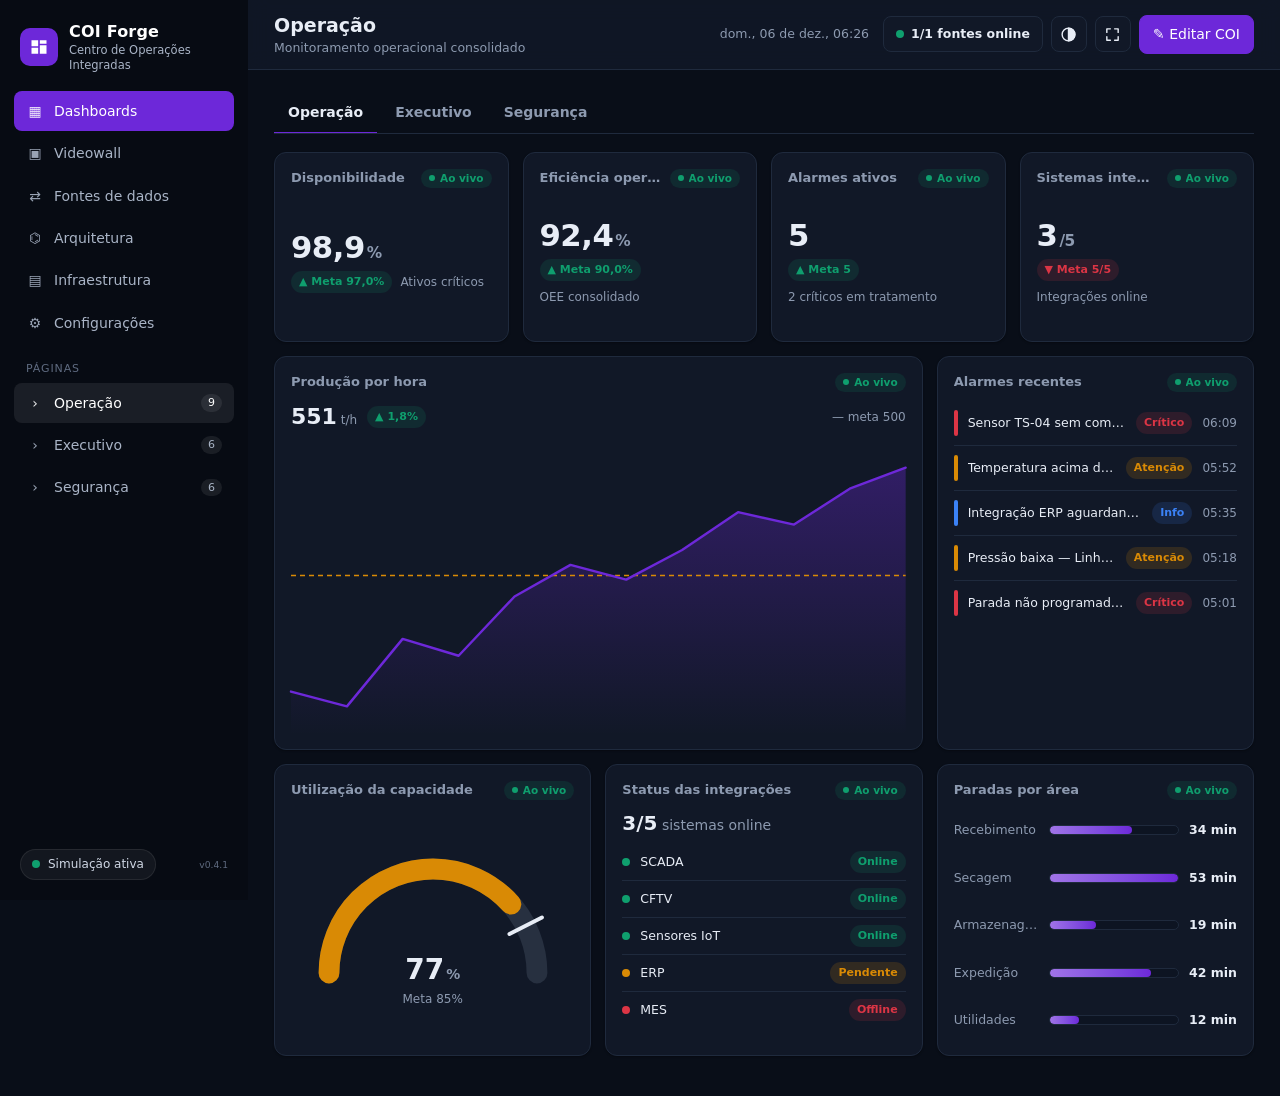
==== commit 5ee021f7: "Add files via upload" ====
--- a/index.html
+++ b/index.html
@@ -1,8 +1,8 @@
 <!doctype html>
 <html lang="pt-BR">
 <!--
-  COI Forge v0.3.0 — arquivo único da aplicação.
-  Seções: estilos (<style>) · configuração padrão (#coi-defaults) · Store · DataHub · Widgets · Views · App
+  COI Forge v0.4.1 — arquivo único da aplicação.
+  Seções: estilos (<style>) · configuração padrão (#coi-defaults) · Store · Wall · DataHub · Widgets · Views · App
   Documentação completa: README.md
 -->
 <head>
@@ -331,14 +331,15 @@
 .field-inline select { width: auto; padding: 6px 8px; }
 .field-inline .check { margin: 0; }
 .wall-meta { font-size: 12px; margin-left: auto; }
-.wall-frame { background: #05070c; border-radius: 14px; padding: 14px; border: 1px solid #1c2433; }
+.wall-frame { background: var(--wallbg, #05070c); border-radius: 14px; padding: 14px; border: 1px solid #1c2433; }
 .wall {
-  display: grid; gap: 6px;
+  position: relative; display: grid; gap: var(--bezel, 6px); background: var(--wallbg, #05070c);
   grid-template-columns: repeat(var(--cols), minmax(0, 1fr));
-  aspect-ratio: calc(var(--cols) * 16) / calc(var(--rows) * 9);
-  max-height: calc(100vh - 220px); margin: 0 auto;
+  grid-template-rows: repeat(var(--rows), minmax(0, 1fr));
+  aspect-ratio: calc(var(--cols) * var(--ar, 16)) / calc(var(--rows) * var(--br, 9));
+  max-height: calc(100vh - 220px); max-width: 100%; margin: 0 auto;
 }
-.tile { position: relative; background: #0b111c; border: 2px solid #1b2232; border-radius: 4px; overflow: hidden; min-width: 0; min-height: 0; }
+.tile { position: relative; background: #0b111c; border: 1px solid #1b2232; border-radius: 3px; overflow: hidden; min-width: 0; min-height: 0; }
 .tile-screen { position: absolute; inset: 0; overflow: hidden; }
 .tile-label { position: absolute; top: 6px; left: 6px; z-index: 3; font-size: 10.5px; color: #cbd5e1; background: #000000a6; padding: 2px 7px; border-radius: 4px; max-width: calc(100% - 12px); white-space: nowrap; overflow: hidden; text-overflow: ellipsis; }
 .tile-label b { color: #fff; margin-right: 4px; }
@@ -353,7 +354,7 @@
 .no-signal { position: absolute; inset: 0; display: grid; place-items: center; color: #475569; font: 600 12px ui-monospace, Consolas, monospace; letter-spacing: .2em;
   background: repeating-linear-gradient(45deg, #0b111c 0 10px, #0e1522 10px 20px); }
 .wall-frame:fullscreen { padding: 0; border: 0; border-radius: 0; display: grid; place-items: center; background: #000; }
-.wall-frame:fullscreen .wall { width: 100vw; max-height: 100vh; gap: 4px; }
+.wall-frame:fullscreen .wall { width: 100vw; max-height: 100vh; }
 .wall-frame:fullscreen .tile-select { display: none; }
 
 /* ---------- drawer / toast ---------- */
@@ -469,6 +470,121 @@
   .src-meta { grid-template-columns: 1fr; }
 }
 
+/* =========================================================
+   v0.4 — layouts, playlists por tela, rotação e modo TV
+   ========================================================= */
+.wall-controls { flex-direction: column; align-items: stretch; gap: 12px; }
+.wall-row { display: flex; flex-wrap: wrap; align-items: center; gap: 10px; }
+.wall-row .grow { flex: 1; }
+.wall-row .check { margin: 0; }
+.wall-row .wall-meta { margin-left: auto; }
+.layout-select { min-width: 200px; max-width: 100%; padding: 7px 10px; border: 1px solid var(--border); border-radius: 8px; background: var(--surface-2); font-weight: 600; }
+.lbl { font-size: 12px; color: var(--muted); font-weight: 600; }
+.btn.sm { padding: 6px 10px; font-size: 12.5px; }
+.seg { display: inline-flex; flex-wrap: wrap; max-width: 100%; border: 1px solid var(--border); border-radius: 8px; overflow: hidden; }
+.seg button { border: 0; border-right: 1px solid var(--border); background: var(--surface); padding: 6px 10px; cursor: pointer; font-size: 12.5px; font-weight: 600; font-variant-numeric: tabular-nums; }
+.seg button:last-child { border-right: 0; }
+.seg button:hover { background: var(--accent-soft); }
+.seg button.active { background: var(--accent); color: #fff; }
+.tile-label .pl { color: #c4b5fd; margin-left: 6px; font-variant-numeric: tabular-nums; }
+.tile-prog { position: absolute; left: 0; right: 0; bottom: 0; height: 3px; background: #ffffff14; z-index: 3; }
+.tile-prog i { display: block; height: 100%; width: 0; background: var(--accent); transition: width 1s linear; }
+.tile-tools { position: absolute; left: 6px; right: 6px; bottom: 8px; z-index: 4; display: flex; gap: 6px; opacity: 0; transition: opacity .15s; }
+.tile:hover .tile-tools, .tile:focus-within .tile-tools, body.editing .tile-tools { opacity: 1; }
+.tile-tools select, .tile-tools .pl-info, .tile-tools .pl-btn { font-size: 11.5px; padding: 4px 8px; border-radius: 6px; border: 1px solid #334155; background: #0f172ae6; color: #e2e8f0; }
+.tile-tools select { flex: 1; min-width: 0; }
+.tile-tools .pl-info { flex: 1; min-width: 0; white-space: nowrap; overflow: hidden; text-overflow: ellipsis; }
+.tile-tools .pl-btn { flex: none; cursor: pointer; }
+.tile-tools .pl-btn:hover { border-color: var(--accent); }
+.tile-layer { position: absolute; inset: 0; opacity: 0; visibility: hidden; transition: opacity .5s, visibility .5s; }
+.tile-layer.on { opacity: 1; visibility: visible; }
+.tile-screen.enter { animation: tileIn .5s ease; }
+@keyframes tileIn { from { opacity: 0; } to { opacity: 1; } }
+.pl-sum { font-size: 12px; margin: 0 0 12px; }
+.pl-list { list-style: none; margin: 0 0 12px; padding: 0; display: grid; gap: 8px; }
+.pl-item { display: grid; grid-template-columns: 20px minmax(0, 1fr) 72px auto; gap: 8px; align-items: center; padding: 8px; border: 1px solid var(--border); border-radius: 10px; background: var(--surface-2); }
+.pl-item .n { font-weight: 700; color: var(--muted); text-align: center; }
+.pl-item select, .pl-item input { width: 100%; min-width: 0; padding: 7px 8px; border: 1px solid var(--border); border-radius: 8px; background: var(--surface); }
+.pl-item .acts { display: flex; gap: 4px; }
+.icon-btn:disabled { opacity: .35; cursor: not-allowed; }
+.rot-pill { display: inline-flex; align-items: center; gap: 7px; height: 36px; padding: 0 12px; border: 1px solid var(--border); background: var(--surface); color: var(--text); border-radius: 8px; cursor: pointer; font-size: 12.5px; font-weight: 600; white-space: nowrap; font-variant-numeric: tabular-nums; }
+.rot-pill:hover { border-color: var(--accent); }
+.rot-pages { display: grid; gap: 6px; margin: 0 0 14px; }
+.rot-pages .check { margin: 0; }
+.tv-exit { position: fixed; top: 14px; right: 14px; z-index: 70; opacity: 0; pointer-events: none; transition: opacity .2s; }
+body.tv.tv-ui .tv-exit { opacity: 1; pointer-events: auto; }
+body.tv { background: #000; overflow: hidden; }
+body.tv .app { display: block; }
+body.tv .sidebar, body.tv .topbar, body.tv .wall-controls { display: none !important; }
+body.tv .view { padding: 0; max-width: none; }
+body.tv .wall-frame { border: 0; border-radius: 0; padding: 0; min-height: 100vh; display: grid; place-items: center; background: #000; }
+body.tv .wall { width: min(100vw, calc(100vh * var(--cols) * var(--ar, 16) / (var(--rows) * var(--br, 9)))); max-height: 100vh; }
+body.tv .tile-tools { display: none; }
+body.tv .wall:not(.prog-tv) .tile-prog { display: none; }
+body.kiosk .sidebar, body.kiosk #editBtn, body.kiosk #themeBtn, body.kiosk .icon-btn.menu-btn { display: none !important; }
+body.kiosk .app { grid-template-columns: 1fr; }
+body.kiosk .view { max-width: none; }
+@media (max-width: 600px) {
+  .wall-row .layout-select { min-width: 0; flex: 1 1 calc(100% - 64px); }
+  .wall-row .grow { display: none; }
+  .rot-pill .t { max-width: 120px; overflow: hidden; text-overflow: ellipsis; }
+  .pl-item { grid-template-columns: 20px minmax(0, 1fr) 64px; }
+  .pl-item .acts { grid-column: 2 / -1; justify-content: flex-end; }
+}
+/* =========================================================
+   v0.4.1 — editor de layout do videowall
+   ========================================================= */
+.wall-look { padding-top: 10px; border-top: 1px solid var(--border); }
+.wall-look .field-inline { gap: 8px; font-weight: 600; font-size: 12.5px; }
+.wall-look input[type="range"] { width: 110px; accent-color: var(--accent); }
+.wall-look input[type="color"] { width: 38px; height: 28px; padding: 2px; border: 1px solid var(--border); border-radius: 6px; background: var(--surface-2); }
+.wall-look output { font-size: 12px; color: var(--muted); font-variant-numeric: tabular-nums; min-width: 38px; }
+.editor-bar { display: flex; flex-wrap: wrap; align-items: center; gap: 8px; padding: 10px 12px; margin-bottom: var(--gap);
+  border-radius: var(--radius); border: 1px dashed color-mix(in srgb, var(--accent) 60%, transparent); background: var(--accent-soft); }
+.editor-tag { font-size: 11px; font-weight: 800; letter-spacing: .12em; color: #fff; background: var(--accent); padding: 4px 9px; border-radius: 6px; }
+.editor-hint { flex: 1 1 380px; font-size: 11.5px; color: var(--muted); line-height: 1.45; }
+.cell-empty { position: relative; display: grid; place-items: center; border-radius: 3px; min-width: 0; min-height: 0;
+  color: #475569; font: 600 11px ui-monospace, Consolas, monospace; letter-spacing: .2em;
+  background: repeating-linear-gradient(45deg, #0b111c 0 10px, #0e1522 10px 20px); }
+.cell-empty button { width: 44px; height: 44px; border-radius: 50%; border: 1px dashed #64748b; background: #0f172acc; color: #cbd5e1; font-size: 22px; cursor: pointer; }
+.cell-empty button:hover { border-color: var(--accent); color: #fff; background: var(--accent); }
+.wall-cells { position: absolute; inset: 0; display: grid; pointer-events: none; z-index: 5; gap: var(--bezel, 6px);
+  grid-template-columns: repeat(var(--cols), minmax(0, 1fr)); grid-template-rows: repeat(var(--rows), minmax(0, 1fr)); }
+.wall-cells i { border: 1px dashed #ffffff22; border-radius: 3px; }
+.span-tag { margin-left: 6px; font-size: 10px; color: #93c5fd; font-variant-numeric: tabular-nums; }
+.tile-label .t-title { outline: none; }
+.wall.is-editing .tile-label { z-index: 6; pointer-events: auto; }
+.wall.is-editing .t-title[contenteditable] { cursor: text; border-bottom: 1px dashed #93c5fd88; padding: 0 2px; }
+.wall.is-editing .t-title[contenteditable]:focus { background: #1e293b; border-bottom-color: #93c5fd; }
+.wall.is-editing .tile { cursor: grab; touch-action: none; }
+.wall.is-editing .tile-screen { pointer-events: none; }
+.wall.is-editing .tile:hover, .wall.is-editing .tile:focus-visible { border-color: color-mix(in srgb, var(--accent) 70%, #fff); outline: none; }
+.wall.is-editing .tile.is-selected { border-color: var(--accent); box-shadow: 0 0 0 2px var(--accent), 0 0 24px color-mix(in srgb, var(--accent) 45%, transparent); z-index: 4; }
+.wall.is-editing .tile.is-dragging { opacity: .45; }
+.tile-edit { position: absolute; top: 6px; right: 6px; z-index: 7; display: flex; gap: 4px; opacity: .0; transition: opacity .15s; }
+.wall.is-editing .tile:hover .tile-edit, .wall.is-editing .tile.is-selected .tile-edit, .wall.is-editing .tile:focus-within .tile-edit { opacity: 1; }
+.tile-edit button, .te-handle { width: 26px; height: 26px; display: grid; place-items: center; border-radius: 6px; border: 1px solid #334155; background: #0f172ae6; color: #e2e8f0; font-size: 12px; cursor: pointer; }
+.te-handle { cursor: grab; font-size: 14px; }
+.tile-edit button:hover, .te-handle:hover { border-color: var(--accent); background: var(--accent); color: #fff; }
+.te-resize { position: absolute; right: 2px; bottom: 2px; z-index: 7; width: 22px; height: 22px; display: grid; place-items: center; border-radius: 6px 0 3px 0;
+  background: var(--accent); color: #fff; font-size: 13px; cursor: nwse-resize; touch-action: none; opacity: .85; }
+.wall-ghost { z-index: 8; pointer-events: none; border-radius: 4px; display: grid; place-items: center; font: 700 14px ui-monospace, Consolas, monospace; color: #fff; }
+.wall-ghost.ok { background: color-mix(in srgb, var(--good) 28%, transparent); border: 2px solid var(--good); }
+.wall-ghost.bad { background: color-mix(in srgb, var(--bad) 25%, transparent); border: 2px solid var(--bad); }
+.seams { position: absolute; inset: 0; pointer-events: none; z-index: 2; }
+.seam { position: absolute; background: var(--wallbg, #05070c); }
+.seam.v { top: 0; bottom: 0; width: var(--bezel, 6px); transform: translateX(-50%); }
+.seam.h { left: 0; right: 0; height: var(--bezel, 6px); transform: translateY(-50%); }
+.geo-row { display: grid; grid-template-columns: repeat(4, minmax(0, 1fr)); gap: 10px; }
+.geo-row .field { margin-bottom: 6px; }
+.tile-hdr { align-self: end; margin-bottom: 18px; }
+@media (max-width: 600px) {
+  .seg button { flex: 1 1 auto; }
+  .wall-row .wall-meta { white-space: normal; }
+  .geo-row { grid-template-columns: repeat(2, minmax(0, 1fr)); }
+  .editor-hint { display: none; }
+  .wall-look input[type="range"] { width: 80px; }
+}
 /* ---------- responsivo ---------- */
 @media (max-width: 1100px) {
   .view > .grid .widget.size-s { grid-column: span 6; }
@@ -538,7 +654,7 @@
         <button type="button" class="live" id="liveToggle" aria-pressed="true">
           <span class="pulse" aria-hidden="true"></span><span id="liveLabel">Dados simulados</span>
         </button>
-        <small>v0.3.0</small>
+        <small>v0.4.1</small>
       </div>
     </aside>
 
@@ -551,6 +667,7 @@
         </div>
         <div class="topbar-actions">
           <time class="clock" id="clock"></time>
+          <button type="button" class="rot-pill" id="rotPill" hidden><span aria-hidden="true">⟳</span><span class="t">Rotação</span></button>
           <button type="button" class="src-pill" id="srcPill"><span class="dot" aria-hidden="true"></span><span class="t">Fontes</span></button>
           <button type="button" class="icon-btn" id="themeBtn" aria-label="Alternar tema" title="Alternar tema"><svg viewBox="0 0 24 24"><circle cx="12" cy="12" r="9"/><path d="M12 3v18a9 9 0 0 0 0-18z" fill="currentColor"/></svg></button>
           <button type="button" class="icon-btn" id="fullBtn" aria-label="Tela cheia" title="Modo apresentação"><svg viewBox="0 0 24 24"><path d="M4 9V4h5M20 9V4h-5M4 15v5h5M20 15v5h-5"/></svg></button>
@@ -565,12 +682,13 @@
   <div class="scrim" id="scrim" hidden></div>
   <aside class="drawer" id="drawer" aria-hidden="true" aria-label="Painel de edição"></aside>
   <div class="toast" id="toast" role="status" aria-live="polite"></div>
+  <button type="button" class="btn primary tv-exit" id="tvExit">✕ Sair do modo TV</button>
   <input type="file" id="importFile" accept="application/json,.json" hidden>
 
   <!-- Configuração padrão: edite este JSON para mudar o conteúdo inicial da plataforma -->
   <script id="coi-defaults" type="application/json">
 {
-  "version": 3,
+  "version": 5,
   "settings": {
     "name": "COI Forge",
     "subtitle": "Centro de Operações Integradas",
@@ -930,29 +1048,281 @@
     }
   ],
   "videowall": {
-    "rows": 2,
-    "cols": 3,
-    "labels": true,
-    "tiles": [
+    "activeLayout": "operacao-normal",
+    "layouts": [
       {
-        "source": "page:operacao"
+        "id": "operacao-normal",
+        "name": "Operação normal",
+        "rows": 2,
+        "cols": 4,
+        "labels": true,
+        "progressTv": false,
+        "aspect": "16:9",
+        "bezel": 6,
+        "seams": true,
+        "background": "#05070c",
+        "tiles": [
+          {
+            "id": "principal",
+            "x": 0,
+            "y": 0,
+            "w": 2,
+            "h": 2,
+            "title": "Visão operacional",
+            "header": true,
+            "fit": "contain",
+            "items": [
+              {
+                "source": "page:operacao",
+                "duration": 30
+              },
+              {
+                "source": "page:executivo",
+                "duration": 20
+              }
+            ]
+          },
+          {
+            "id": "producao",
+            "x": 2,
+            "y": 0,
+            "w": 1,
+            "h": 1,
+            "title": "",
+            "header": true,
+            "fit": "contain",
+            "items": [
+              {
+                "source": "widget:operacao:op-line-1",
+                "duration": 30
+              },
+              {
+                "source": "widget:operacao:op-bar-1",
+                "duration": 15
+              }
+            ]
+          },
+          {
+            "id": "cameras",
+            "x": 3,
+            "y": 0,
+            "w": 1,
+            "h": 1,
+            "title": "Câmeras",
+            "header": true,
+            "fit": "contain",
+            "items": [
+              {
+                "source": "widget:seguranca:sg-cam-1",
+                "duration": 10
+              },
+              {
+                "source": "widget:seguranca:sg-cam-2",
+                "duration": 10
+              },
+              {
+                "source": "widget:seguranca:sg-cam-3",
+                "duration": 10
+              },
+              {
+                "source": "widget:seguranca:sg-cam-4",
+                "duration": 10
+              }
+            ]
+          },
+          {
+            "id": "alarmes",
+            "x": 2,
+            "y": 1,
+            "w": 1,
+            "h": 1,
+            "title": "",
+            "header": true,
+            "fit": "contain",
+            "items": [
+              {
+                "source": "widget:operacao:op-alarms-1",
+                "duration": 30
+              }
+            ]
+          },
+          {
+            "id": "sistemas",
+            "x": 3,
+            "y": 1,
+            "w": 1,
+            "h": 1,
+            "title": "",
+            "header": true,
+            "fit": "contain",
+            "items": [
+              {
+                "source": "widget:operacao:op-status-1",
+                "duration": 20
+              },
+              {
+                "source": "widget:operacao:op-gauge-1",
+                "duration": 20
+              }
+            ]
+          }
+        ]
       },
       {
-        "source": "widget:operacao:op-line-1"
+        "id": "contingencia",
+        "name": "Contingência",
+        "rows": 2,
+        "cols": 2,
+        "labels": true,
+        "progressTv": false,
+        "aspect": "16:9",
+        "bezel": 6,
+        "seams": true,
+        "background": "#05070c",
+        "tiles": [
+          {
+            "id": "c1",
+            "x": 0,
+            "y": 0,
+            "w": 1,
+            "h": 1,
+            "title": "",
+            "header": true,
+            "fit": "contain",
+            "items": [
+              {
+                "source": "widget:operacao:op-alarms-1",
+                "duration": 30
+              }
+            ]
+          },
+          {
+            "id": "c2",
+            "x": 1,
+            "y": 0,
+            "w": 1,
+            "h": 1,
+            "title": "",
+            "header": true,
+            "fit": "contain",
+            "items": [
+              {
+                "source": "widget:seguranca:sg-alarms-1",
+                "duration": 30
+              }
+            ]
+          },
+          {
+            "id": "c3",
+            "x": 0,
+            "y": 1,
+            "w": 1,
+            "h": 1,
+            "title": "",
+            "header": true,
+            "fit": "contain",
+            "items": [
+              {
+                "source": "widget:operacao:op-status-1",
+                "duration": 30
+              }
+            ]
+          },
+          {
+            "id": "c4",
+            "x": 1,
+            "y": 1,
+            "w": 1,
+            "h": 1,
+            "title": "",
+            "header": true,
+            "fit": "contain",
+            "items": [
+              {
+                "source": "page:seguranca",
+                "duration": 30
+              }
+            ]
+          }
+        ]
       },
       {
-        "source": "widget:seguranca:sg-cam-1"
-      },
-      {
-        "source": "widget:operacao:op-alarms-1"
-      },
-      {
-        "source": "widget:operacao:op-status-1"
-      },
-      {
-        "source": "widget:seguranca:sg-cam-3"
+        "id": "reuniao-turno",
+        "name": "Reunião de turno",
+        "rows": 2,
+        "cols": 2,
+        "labels": true,
+        "progressTv": true,
+        "aspect": "16:9",
+        "bezel": 6,
+        "seams": true,
+        "background": "#05070c",
+        "tiles": [
+          {
+            "id": "r1",
+            "x": 0,
+            "y": 0,
+            "w": 2,
+            "h": 1,
+            "title": "Indicadores do turno",
+            "header": true,
+            "fit": "contain",
+            "items": [
+              {
+                "source": "page:executivo",
+                "duration": 30
+              }
+            ]
+          },
+          {
+            "id": "r2",
+            "x": 0,
+            "y": 1,
+            "w": 1,
+            "h": 1,
+            "title": "",
+            "header": true,
+            "fit": "contain",
+            "items": [
+              {
+                "source": "widget:executivo:ex-table-1",
+                "duration": 30
+              }
+            ]
+          },
+          {
+            "id": "r3",
+            "x": 1,
+            "y": 1,
+            "w": 1,
+            "h": 1,
+            "title": "",
+            "header": true,
+            "fit": "contain",
+            "items": [
+              {
+                "source": "widget:operacao:op-line-1",
+                "duration": 30
+              },
+              {
+                "source": "widget:operacao:op-alarms-1",
+                "duration": 30
+              }
+            ]
+          }
+        ]
       }
     ]
+  },
+  "rotation": {
+    "enabled": false,
+    "pages": [
+      "operacao",
+      "executivo",
+      "seguranca"
+    ],
+    "interval": 30,
+    "resumeAfter": 60
   },
   "architecture": [
     {
@@ -1055,7 +1425,7 @@
   <script>
 "use strict";
 /*!
- * COI Forge v0.3.0 — plataforma web para Centros de Operações Integradas
+ * COI Forge v0.4.1 — plataforma web para Centros de Operações Integradas
  * Arquivo único: estrutura, estilos, configuração padrão e aplicação.
  * Licença MIT.
  */
@@ -1067,6 +1437,7 @@
 /* ==========================================================
    Store — persistência, migração e utilitários
    ========================================================== */
+/* @core-begin — U, Store e Wall não dependem do DOM (usados também pelo coi-tools.mjs) */
 const U = {
   esc(value) {
     return String(value ?? "").replace(/[&<>"']/g, c => ({ "&": "&amp;", "<": "&lt;", ">": "&gt;", '"': "&quot;", "'": "&#39;" }[c]));
@@ -1105,12 +1476,12 @@
 };
 
 const Store = (() => {
-  const KEY = "coi-forge:state:v3";
-  const LEGACY = ["coi-forge:state:v2"];
+  const KEY = "coi-forge:state:v5";
+  const LEGACY = ["coi-forge:state:v4", "coi-forge:state:v3", "coi-forge:state:v2"];
   const SOURCE_TYPES = ["simulated", "rest", "websocket"];
 
   function valid(s) {
-    return !!s && (s.version === 2 || s.version === 3) && Array.isArray(s.pages) && s.pages.length > 0 &&
+    return !!s && [2, 3, 4, 5].includes(s.version) && Array.isArray(s.pages) && s.pages.length > 0 &&
       s.pages.every(p => p && typeof p.id === "string" && Array.isArray(p.widgets));
   }
 
@@ -1126,12 +1497,84 @@
     };
   }
 
+  /* ---------- videowall v4: layouts e playlists ---------- */
+  function sourceOk(src, pages) {
+    const [kind, a, b] = String(src || "").split(":");
+    const page = pages.find(p => p.id === a);
+    if (kind === "page") return !!page;
+    if (kind === "widget") return !!page && page.widgets.some(w => w.id === b);
+    return false;
+  }
+  function wallItem(x, pages) {
+    const source = x && typeof x.source === "string" ? x.source.slice(0, 200) : "none";
+    return { source: sourceOk(source, pages) ? source : "none", duration: U.clamp(Math.round(U.num(x && x.duration, 30)), 5, 3600) };
+  }
+  const ASPECTS = ["16:9", "16:10", "21:9", "4:3", "9:16"];
+  function wallTile(raw, pages, k) {
+    raw = raw || {};
+    // v3: { source } · v4: { items } · v5: { id, x, y, w, h, title, header, fit, items }
+    const list = Array.isArray(raw.items) ? raw.items : raw.source ? [{ source: raw.source }] : [];
+    const items = list.slice(0, 12).map(x => wallItem(x, pages));
+    return {
+      id: String(raw.id || "t" + (k + 1)).slice(0, 24),
+      x: Math.round(U.num(raw.x, 0)), y: Math.round(U.num(raw.y, 0)),
+      w: U.clamp(Math.round(U.num(raw.w, 1)), 1, 8), h: U.clamp(Math.round(U.num(raw.h, 1)), 1, 6),
+      title: String(raw.title || "").slice(0, 40),
+      header: raw.header !== false,
+      fit: raw.fit === "cover" ? "cover" : "contain",
+      items: items.length ? items : [{ source: "none", duration: 30 }]
+    };
+  }
+  function wallLayout(l, pages, i) {
+    l = l || {};
+    const rows = U.clamp(Math.round(U.num(l.rows, 2)), 1, 6), cols = U.clamp(Math.round(U.num(l.cols, 3)), 1, 8);
+    const src = Array.isArray(l.tiles) ? l.tiles : [];
+    const geo = src.some(t => t && typeof t.x === "number" && typeof t.y === "number");
+    // v3/v4: uma tela por posição (linha × coluna) → v5: retângulos 1 × 1
+    let tiles = geo ? src.map((t, k) => wallTile(t, pages, k))
+      : src.slice(0, rows * cols).map((t, k) => Object.assign(wallTile(t, pages, k), { x: k % cols, y: Math.floor(k / cols), w: 1, h: 1 }));
+    tiles = Wall.fit(tiles, rows, cols).tiles;
+    const seen = new Set();
+    tiles.forEach((t, k) => { let id = t.id, n = 2; while (seen.has(id)) id = t.id + "-" + n++; t.id = id; seen.add(id); });
+    return {
+      id: String(l.id || "layout-" + (i + 1)).slice(0, 40),
+      name: String(l.name || "Layout " + (i + 1)).slice(0, 40),
+      rows, cols,
+      aspect: ASPECTS.includes(l.aspect) ? l.aspect : "16:9",
+      bezel: U.clamp(Math.round(U.num(l.bezel, 6)), 0, 24),
+      seams: l.seams !== false,
+      background: /^#[0-9a-f]{6}$/i.test(l.background || "") ? l.background : "#05070c",
+      labels: l.labels !== false, progressTv: l.progressTv === true, tiles
+    };
+  }
+  function videowall(v, pages, defaults) {
+    let layouts;
+    if (v && Array.isArray(v.layouts) && v.layouts.length) layouts = v.layouts.slice(0, 20).map((l, i) => wallLayout(l, pages, i));
+    else if (v && (Array.isArray(v.tiles) || v.rows)) layouts = [wallLayout({ id: "principal", name: "Layout principal", rows: v.rows, cols: v.cols, labels: v.labels, tiles: v.tiles }, pages, 0)];
+    else layouts = defaults.videowall.layouts.map((l, i) => wallLayout(l, pages, i));
+    const seen = new Set();
+    layouts.forEach(l => { let id = l.id, n = 2; while (seen.has(id)) id = l.id + "-" + n++; l.id = id; seen.add(id); });
+    const active = v && layouts.some(l => l.id === v.activeLayout) ? v.activeLayout : layouts[0].id;
+    return { activeLayout: active, layouts };
+  }
+  function rotation(r, pages) {
+    r = r || {};
+    const ids = pages.map(p => p.id);
+    return {
+      enabled: r.enabled === true,
+      pages: (Array.isArray(r.pages) ? r.pages : ids).filter((id, i, a) => ids.includes(id) && a.indexOf(id) === i),
+      interval: U.clamp(Math.round(U.num(r.interval, 30)), 10, 3600),
+      resumeAfter: U.clamp(Math.round(U.num(r.resumeAfter, 60)), 10, 600)
+    };
+  }
+
   function normalize(s) {
     const defaults = window.COI_DEFAULTS;
     const out = Object.assign(U.clone(defaults), s);
-    out.version = 3;
+    out.version = 5;
     out.settings = Object.assign(U.clone(defaults.settings), s.settings || {});
-    out.videowall = Object.assign(U.clone(defaults.videowall), s.videowall || {});
+    out.videowall = videowall(s.videowall, out.pages, defaults);
+    out.rotation = rotation(s.rotation, out.pages);
     if (!Array.isArray(out.architecture)) out.architecture = [];
     if (!Array.isArray(out.assets)) out.assets = [];
     // v2 → v3: configurações antigas recebem as fontes padrão, sem vínculos
@@ -1175,8 +1618,134 @@
     return U.clone(window.COI_DEFAULTS);
   }
 
-  return { load, save, reset, valid, normalize, source, SOURCE_TYPES };
+  return { load, save, reset, valid, normalize, source, wallLayout, ASPECTS, SOURCE_TYPES };
 })();
+
+/* ==========================================================
+   Wall — playlists por tela, modelos de matriz e rotação
+   (cálculo puro, sem DOM; testado por "node coi-tools.mjs testar wall")
+   ========================================================== */
+const Wall = (() => {
+  const MIN = 5, MAX = 3600;
+  const duration = d => Math.min(MAX, Math.max(MIN, Math.round(Number(d) || 30)));
+
+  // Item atual de uma tela, calculado pelo tempo decorrido desde o início do ciclo
+  // (não por contador): se o navegador atrasar, a próxima verificação já corrige.
+  function current(items, elapsed) {
+    const list = Array.isArray(items) && items.length ? items : [{ source: "none", duration: 30 }];
+    if (list.length === 1) return { index: 0, item: list[0], remaining: null, progress: null, count: 1 };
+    const total = list.reduce((sum, it) => sum + duration(it.duration), 0);
+    let pos = ((elapsed % total) + total) % total;
+    for (let i = 0; i < list.length; i++) {
+      const d = duration(list[i].duration);
+      if (pos < d) return { index: i, item: list[i], remaining: d - pos, progress: pos / d, count: list.length };
+      pos -= d;
+    }
+    const last = list.length - 1;
+    return { index: last, item: list[last], remaining: 0, progress: 1, count: list.length };
+  }
+
+  /* ---------- geometria livre (v0.4.1) ----------
+     Cada tela é um retângulo { x, y, w, h } em células da matriz (1 célula = 1 monitor).
+     Telas não se sobrepõem; células sem tela ficam “sem sinal”. */
+  const PRESETS = [
+    { id: "2x2", name: "2×2", cols: 2, rows: 2 },
+    { id: "3x2", name: "3×2", cols: 3, rows: 2 },
+    { id: "3x3", name: "3×3", cols: 3, rows: 3 },
+    { id: "4x2", name: "4×2", cols: 4, rows: 2 },
+    { id: "4x3", name: "4×3", cols: 4, rows: 3 },
+    { id: "4x2-destaque", name: "4×2 destaque", cols: 4, rows: 2, rects: [[0, 0, 2, 2], [2, 0, 1, 1], [3, 0, 1, 1], [2, 1, 1, 1], [3, 1, 1, 1]] },
+    { id: "3x3-destaque", name: "3×3 destaque", cols: 3, rows: 3, rects: [[0, 0, 2, 2], [2, 0, 1, 1], [2, 1, 1, 1], [0, 2, 1, 1], [1, 2, 1, 1], [2, 2, 1, 1]] },
+    { id: "4x3-central", name: "4×3 central", cols: 4, rows: 3, rects: [[1, 0, 2, 2], [0, 0, 1, 1], [3, 0, 1, 1], [0, 1, 1, 1], [3, 1, 1, 1], [0, 2, 1, 1], [1, 2, 1, 1], [2, 2, 1, 1], [3, 2, 1, 1]] },
+    { id: "3x2-faixa", name: "3×2 faixa", cols: 3, rows: 2, rects: [[0, 0, 3, 1], [0, 1, 1, 1], [1, 1, 1, 1], [2, 1, 1, 1]] }
+  ];
+  const clone = o => JSON.parse(JSON.stringify(o));
+  const overlaps = (a, b) => a.x < b.x + b.w && b.x < a.x + a.w && a.y < b.y + b.h && b.y < a.y + a.h;
+  const inside = (r, rows, cols) => r.x >= 0 && r.y >= 0 && r.w >= 1 && r.h >= 1 && r.x + r.w <= cols && r.y + r.h <= rows;
+  const ordered = tiles => tiles.slice().sort((a, b) => a.y - b.y || a.x - b.x);
+  const hasContent = t => t.items.some(it => it.source !== "none");
+  function canPlace(tiles, r, rows, cols, ignoreId) {
+    return inside(r, rows, cols) && !tiles.some(t => t.id !== ignoreId && overlaps(t, r));
+  }
+  // Ajusta as telas a uma matriz: corta o que passa da borda e descarta sobreposições
+  function fit(tiles, rows, cols) {
+    const out = [];
+    let removed = 0;
+    ordered(tiles).forEach(t => {
+      const r = clone(t);
+      r.x = Math.max(0, r.x); r.y = Math.max(0, r.y);
+      r.w = Math.min(r.w, cols - r.x); r.h = Math.min(r.h, rows - r.y);
+      if (r.w < 1 || r.h < 1 || out.some(o => overlaps(o, r))) { if (hasContent(t)) removed++; return; }
+      out.push(r);
+    });
+    return { tiles: out, removed };
+  }
+  function freeCells(tiles, rows, cols) {
+    const cells = [];
+    for (let y = 0; y < rows; y++) for (let x = 0; x < cols; x++) {
+      if (!tiles.some(t => overlaps(t, { x, y, w: 1, h: 1 }))) cells.push({ x, y });
+    }
+    return cells;
+  }
+  function firstFree(tiles, rows, cols, w = 1, h = 1) {
+    for (let y = 0; y + h <= rows; y++) for (let x = 0; x + w <= cols; x++) {
+      if (canPlace(tiles, { x, y, w, h }, rows, cols)) return { x, y, w, h };
+    }
+    return null;
+  }
+  // Move uma tela; se o destino é exatamente outra tela do mesmo tamanho, troca as duas de lugar
+  function move(tiles, id, x, y, rows, cols) {
+    const t = tiles.find(o => o.id === id);
+    if (!t) return null;
+    const r = { x, y, w: t.w, h: t.h };
+    if (canPlace(tiles, r, rows, cols, id)) return tiles.map(o => o.id === id ? Object.assign(clone(o), { x, y }) : clone(o));
+    const other = tiles.find(o => o.id !== id && o.x === x && o.y === y && o.w === t.w && o.h === t.h);
+    if (other) return tiles.map(o => o.id === id ? Object.assign(clone(o), { x, y }) : o.id === other.id ? Object.assign(clone(o), { x: t.x, y: t.y }) : clone(o));
+    return null;
+  }
+  function resize(tiles, id, w, h, rows, cols) {
+    const t = tiles.find(o => o.id === id);
+    if (!t) return null;
+    const r = { x: t.x, y: t.y, w, h };
+    return canPlace(tiles, r, rows, cols, id) ? tiles.map(o => o.id === id ? Object.assign(clone(o), { w, h }) : clone(o)) : null;
+  }
+  // Divide uma tela mesclada em telas 1 × 1; a primeira mantém o conteúdo
+  function split(tiles, id, newId) {
+    const t = tiles.find(o => o.id === id);
+    if (!t || t.w * t.h === 1) return null;
+    const out = tiles.filter(o => o.id !== id).map(clone);
+    for (let y = t.y; y < t.y + t.h; y++) for (let x = t.x; x < t.x + t.w; x++) {
+      const first = x === t.x && y === t.y;
+      out.push(Object.assign(clone(t), { id: first ? t.id : newId(), x, y, w: 1, h: 1, title: first ? t.title : "",
+        items: first ? clone(t.items) : [{ source: "none", duration: 30 }] }));
+    }
+    return out;
+  }
+  // Aplica um modelo: os retângulos do modelo recebem o conteúdo das telas atuais na ordem de leitura
+  function preset(tiles, p, newId) {
+    const rects = p.rects || Array.from({ length: p.rows * p.cols }, (_, k) => [k % p.cols, Math.floor(k / p.cols), 1, 1]);
+    const src = ordered(tiles).filter(hasContent).concat(ordered(tiles).filter(t => !hasContent(t)));
+    const out = rects.map(([x, y, w, h], k) => {
+      const base = src[k] ? clone(src[k]) : { id: newId(), title: "", header: true, fit: "contain", items: [{ source: "none", duration: 30 }] };
+      return Object.assign(base, { x, y, w, h });
+    });
+    const lost = src.slice(rects.length).filter(hasContent).length;
+    return { tiles: out, lost };
+  }
+  function nextPage(ids, currentId) {
+    if (!ids.length) return null;
+    return ids[(ids.indexOf(currentId) + 1) % ids.length];
+  }
+
+  let epoch = Date.now();
+  return {
+    MIN, MAX, PRESETS, duration, current, nextPage,
+    overlaps, inside, ordered, canPlace, fit, freeCells, firstFree, move, resize, split, preset,
+    restart(now = Date.now()) { epoch = now; },
+    elapsed(now = Date.now()) { return (now - epoch) / 1000; }
+  };
+})();
+/* @core-end */
 
 /* ==========================================================
    DataHub — fontes de dados (REST, WebSocket, simulador)
@@ -1935,6 +2504,8 @@
         <button type="button" class="btn" data-action="page-add">＋ Nova página</button>
         <button type="button" class="btn" data-action="page-rename">Renomear página</button>
         <button type="button" class="btn danger" data-action="page-del" ${state.pages.length < 2 ? "disabled" : ""}>Excluir página</button>
+        <button type="button" class="btn" data-action="undo" ${ui.hist && ui.hist.past ? "" : "disabled"} title="Desfazer (Ctrl+Z)">↶ Desfazer</button>
+        <button type="button" class="btn" data-action="redo" ${ui.hist && ui.hist.future ? "" : "disabled"} title="Refazer (Ctrl+Shift+Z)">↷ Refazer</button>
         <span class="hint">Arraste os cards para reordenar e use o canto inferior direito para redimensionar.</span>
       </div>` : "";
     const body = page.widgets.length ? Views.grid(page, ui.editing) : `<div class="empty-page">
@@ -1964,40 +2535,157 @@
     return `<div class="no-signal"><span>SEM SINAL</span></div>`;
   },
 
+  sourceOptions(state, sel) {
+    let html = `<option value="none" ${sel === "none" ? "selected" : ""}>Sem sinal</option><optgroup label="Páginas completas">`;
+    html += state.pages.map(p => `<option value="page:${U.esc(p.id)}" ${sel === "page:" + p.id ? "selected" : ""}>${U.esc(p.name)}</option>`).join("") + `</optgroup>`;
+    state.pages.forEach(p => {
+      if (!p.widgets.length) return;
+      html += `<optgroup label="Widgets · ${U.esc(p.name)}">` + p.widgets.map(w => {
+        const v = `widget:${p.id}:${w.id}`;
+        return `<option value="${U.esc(v)}" ${sel === v ? "selected" : ""}>${U.esc(w.title)}</option>`;
+      }).join("") + `</optgroup>`;
+    });
+    return html;
+  },
+
+  activeLayout(state, ui) {
+    const v = state.videowall;
+    return v.layouts.find(l => l.id === (ui && ui.tvLayout)) || v.layouts.find(l => l.id === v.activeLayout) || v.layouts[0];
+  },
+
+  hasEmbed(state, source) {
+    const [kind, a, b] = String(source || "").split(":");
+    const page = state.pages.find(p => p.id === a);
+    if (!page) return false;
+    if (kind === "page") return page.widgets.some(w => w.type === "embed");
+    if (kind === "widget") return page.widgets.some(w => w.id === b && w.type === "embed");
+    return false;
+  },
+
+  // Playlists com painel externo (até 4 itens) ficam montadas e alternam por visibilidade,
+  // para o Power BI/Grafana não recarregar a cada troca.
+  mounted(state, tile) {
+    const n = tile.items.length;
+    return n > 1 && n <= 4 && tile.items.some(it => Views.hasEmbed(state, it.source));
+  },
+
+  tileScreen(state, tile, cur) {
+    if (Views.mounted(state, tile)) {
+      return tile.items.map((it, k) => `<div class="tile-layer ${k === cur.index ? "on" : ""}" data-layer="${k}">${Views.tileContent(state, it.source)}</div>`).join("");
+    }
+    return Views.tileContent(state, cur.item.source);
+  },
+
+  tileTitle(state, tile, cur) {
+    return tile.title || Views.sourceName(state, cur.item.source);
+  },
+
+  tileLabel(state, n, tile, cur, editing) {
+    const pl = cur.count > 1 ? `<span class="pl">${cur.index + 1}/${cur.count} · ${Math.max(1, Math.ceil(cur.remaining))} s</span>` : "";
+    const size = tile.w * tile.h > 1 ? `<span class="span-tag">${tile.w}×${tile.h}</span>` : "";
+    const title = editing
+      ? `<span class="t-title" contenteditable="plaintext-only" spellcheck="false" data-title-for="${U.esc(tile.id)}" title="Clique para renomear (vazio = nome automático)">${U.esc(tile.title || Views.sourceName(state, cur.item.source))}</span>`
+      : `<span class="t-title">${U.esc(Views.tileTitle(state, tile, cur))}</span>`;
+    return `<b>TV ${String(n).padStart(2, "0")}</b> ${title}${size}${pl}`;
+  },
+
+  aspect(L) {
+    const [a, b] = String(L.aspect || "16:9").split(":").map(Number);
+    return { a: a || 16, b: b || 9 };
+  },
+
+  // Linhas das emendas entre monitores dentro de uma tela mesclada
+  seams(L, tile) {
+    if (!L.seams || tile.w * tile.h === 1) return "";
+    let html = "";
+    for (let k = 1; k < tile.w; k++) html += `<i class="seam v" style="left:${(k / tile.w * 100).toFixed(4)}%"></i>`;
+    for (let k = 1; k < tile.h; k++) html += `<i class="seam h" style="top:${(k / tile.h * 100).toFixed(4)}%"></i>`;
+    return `<div class="seams" aria-hidden="true">${html}</div>`;
+  },
+
+  tileHTML(state, L, tile, n, el, editing, selected) {
+    const cur = Wall.current(tile.items, el);
+    const tools = editing
+      ? `<div class="tile-edit" contenteditable="false">
+          <span class="te-handle" data-wall-drag="${U.esc(tile.id)}" title="Arraste para mover (setas do teclado também)">⠿</span>
+          <button type="button" data-action="tile-cfg" data-tile="${U.esc(tile.id)}" title="Configurar tela e playlist" aria-label="Configurar tela">⚙</button>
+          <button type="button" data-action="tile-dup" data-tile="${U.esc(tile.id)}" title="Duplicar (Ctrl+D)" aria-label="Duplicar tela">⧉</button>
+          ${tile.w * tile.h > 1 ? `<button type="button" data-action="tile-split" data-tile="${U.esc(tile.id)}" title="Dividir em telas 1×1" aria-label="Dividir tela">⊞</button>` : ""}
+          <button type="button" data-action="tile-del" data-tile="${U.esc(tile.id)}" title="Remover (Del)" aria-label="Remover tela">✕</button>
+        </div>
+        <span class="te-resize" data-wall-resize="${U.esc(tile.id)}" title="Arraste para redimensionar (Shift + setas também)">⤡</span>`
+      : `<div class="tile-tools">${cur.count > 1
+          ? `<span class="pl-info">Playlist · ${cur.count} conteúdos</span>`
+          : `<label class="sr-only" for="ts-${U.esc(tile.id)}">Fonte da TV ${n}</label><select id="ts-${U.esc(tile.id)}" data-action="tile-src" data-tile="${U.esc(tile.id)}">${Views.sourceOptions(state, tile.items[0].source)}</select>`}
+          <button type="button" class="pl-btn" data-action="tile-cfg" data-tile="${U.esc(tile.id)}">⚙ Playlist</button></div>`;
+    return `<div class="tile fit-${tile.fit} ${selected ? "is-selected" : ""}" data-tile-id="${U.esc(tile.id)}" tabindex="${editing ? 0 : -1}"
+        style="grid-column:${tile.x + 1} / span ${tile.w};grid-row:${tile.y + 1} / span ${tile.h}">
+        ${L.labels && tile.header ? `<div class="tile-label">${Views.tileLabel(state, n, tile, cur, editing)}</div>` : ""}
+        <div class="tile-screen" data-cur="${cur.index}">${Views.tileScreen(state, tile, cur)}</div>
+        ${Views.seams(L, tile)}
+        ${cur.count > 1 ? `<div class="tile-prog"><i style="width:${(cur.progress * 100).toFixed(1)}%"></i></div>` : ""}
+        ${tools}
+      </div>`;
+  },
+
+  wallGrid(state, L, ui) {
+    const el = Wall.elapsed(), editing = ui.editing && !ui.tv, { a, b } = Views.aspect(L);
+    const tiles = Wall.ordered(L.tiles).map((t, k) => Views.tileHTML(state, L, t, k + 1, el, editing, editing && ui.wallSel === t.id)).join("");
+    const empty = Wall.freeCells(L.tiles, L.rows, L.cols).map(c => `<div class="cell-empty" style="grid-column:${c.x + 1};grid-row:${c.y + 1}">
+        ${editing ? `<button type="button" data-action="tile-add" data-x="${c.x}" data-y="${c.y}" title="Criar tela nesta posição">＋</button>` : `<span>SEM SINAL</span>`}</div>`).join("");
+    const cells = editing ? `<div class="wall-cells" aria-hidden="true">${Array.from({ length: L.rows * L.cols }, () => "<i></i>").join("")}</div>` : "";
+    return `<div class="wall ${L.labels ? "labeled" : ""} ${L.progressTv ? "prog-tv" : ""} ${editing ? "is-editing" : ""}" id="wall" data-layout="${U.esc(L.id)}"
+      style="--cols:${L.cols};--rows:${L.rows};--ar:${a};--br:${b};--bezel:${L.bezel}px;--wallbg:${U.esc(L.background)}">${cells}${empty}${tiles}<div class="wall-ghost" id="wallGhost" hidden></div></div>`;
+  },
+
   videowall(state, ui) {
-    const vw = state.videowall, total = vw.rows * vw.cols;
-    const opts = (sel) => {
-      let html = `<option value="none" ${sel === "none" ? "selected" : ""}>Sem sinal</option><optgroup label="Páginas completas">`;
-      html += state.pages.map(p => `<option value="page:${U.esc(p.id)}" ${sel === "page:" + p.id ? "selected" : ""}>${U.esc(p.name)}</option>`).join("") + `</optgroup>`;
-      state.pages.forEach(p => {
-        if (!p.widgets.length) return;
-        html += `<optgroup label="Widgets · ${U.esc(p.name)}">` + p.widgets.map(w => {
-          const v = `widget:${p.id}:${w.id}`;
-          return `<option value="${U.esc(v)}" ${sel === v ? "selected" : ""}>${U.esc(w.title)}</option>`;
-        }).join("") + `</optgroup>`;
-      });
-      return html;
-    };
-    const num = (n, max, key) => Array.from({ length: max }, (_, i) =>
-      `<option value="${i + 1}" ${n === i + 1 ? "selected" : ""}>${i + 1}</option>`).join("");
-    let tiles = "";
-    for (let i = 0; i < total; i++) {
-      const src = (vw.tiles[i] || {}).source || "none";
-      tiles += `<div class="tile">
-        ${vw.labels ? `<div class="tile-label"><b>TV ${String(i + 1).padStart(2, "0")}</b> ${U.esc(Views.sourceName(state, src))}</div>` : ""}
-        <div class="tile-screen">${Views.tileContent(state, src)}</div>
-        <label class="tile-select"><span class="sr-only">Fonte da TV ${i + 1}</span>
-          <select data-action="tile-src" data-index="${i}">${opts(src)}</select></label>
-      </div>`;
-    }
+    const v = state.videowall, L = Views.activeLayout(state, ui), editing = ui.editing && !ui.tv;
+    const layoutOpts = v.layouts.map(l => `<option value="${U.esc(l.id)}" ${l.id === L.id ? "selected" : ""}>${U.esc(l.name)}</option>`).join("");
+    const num = (n, max) => Array.from({ length: max }, (_, i) => `<option value="${i + 1}" ${n === i + 1 ? "selected" : ""}>${i + 1}</option>`).join("");
+    const pres = Wall.PRESETS.map(p => `<button type="button" data-action="wall-preset" data-preset="${p.id}"
+      class="${!p.rects && p.cols === L.cols && p.rows === L.rows && L.tiles.length === p.cols * p.rows && L.tiles.every(t => t.w * t.h === 1) ? "active" : ""}" title="Aplicar modelo ${p.name}">${p.name}</button>`).join("");
+    const playlists = L.tiles.filter(t => t.items.length > 1).length, merged = L.tiles.filter(t => t.w * t.h > 1).length;
+    const free = Wall.freeCells(L.tiles, L.rows, L.cols).length;
+    const hist = ui.hist || { past: 0, future: 0 };
+    const editbar = editing ? `<div class="editor-bar" role="toolbar" aria-label="Editor do videowall">
+        <span class="editor-tag">MODO EDIÇÃO</span>
+        <button type="button" class="btn primary sm" data-action="tile-add">＋ Adicionar tela</button>
+        <button type="button" class="btn sm" data-action="undo" ${hist.past ? "" : "disabled"} title="Desfazer (Ctrl+Z)">↶ Desfazer</button>
+        <button type="button" class="btn sm" data-action="redo" ${hist.future ? "" : "disabled"} title="Refazer (Ctrl+Shift+Z)">↷ Refazer</button>
+        <button type="button" class="btn sm" data-action="layout-restore" title="Voltar este layout ao padrão">Restaurar layout</button>
+        <span class="editor-hint">Clique no nome da TV para renomear · ⠿ move (soltar sobre outra tela do mesmo tamanho troca as duas) · ⤡ redimensiona e mescla monitores · ⊞ divide · ⧉ duplica · ✕ remove · ＋ cria tela em célula vazia · teclado: setas movem, Shift+setas redimensionam, Del remove, Ctrl+D duplica</span>
+      </div>` : "";
+    const look = `<div class="wall-row wall-look">
+          <label class="field-inline">Monitor <select data-action="wall-aspect">${Store.ASPECTS.map(x => `<option ${x === L.aspect ? "selected" : ""}>${x}</option>`).join("")}</select></label>
+          <label class="field-inline">Moldura <input type="range" min="0" max="24" value="${L.bezel}" data-action="wall-bezel" aria-label="Espessura da moldura entre monitores"><output>${L.bezel} px</output></label>
+          <label class="field-inline">Fundo <input type="color" value="${U.esc(L.background)}" data-action="wall-bg" aria-label="Cor de fundo do videowall"></label>
+          <label class="check"><input type="checkbox" data-action="wall-seams" ${L.seams ? "checked" : ""}> Emendas nas telas mescladas</label>
+          <label class="check"><input type="checkbox" data-action="wall-labels" ${L.labels ? "checked" : ""}> Identificar telas</label>
+          <label class="check"><input type="checkbox" data-action="wall-progtv" ${L.progressTv ? "checked" : ""}> Progresso no modo TV</label>
+        </div>`;
     return `<section class="card wall-controls">
-        <div class="field-inline"><label>Linhas <select data-action="wall-rows">${num(vw.rows, 4)}</select></label>
-        <label>Colunas <select data-action="wall-cols">${num(vw.cols, 6)}</select></label>
-        <label class="check"><input type="checkbox" data-action="wall-labels" ${vw.labels ? "checked" : ""}> Identificar telas</label></div>
-        <div class="wall-meta muted">${total} telas · proporção 16:9 por tela</div>
-        <button type="button" class="btn primary" data-action="wall-tv">▶ Modo TV</button>
+        <div class="wall-row">
+          <label class="lbl" for="wallLayout">Layout</label>
+          <select id="wallLayout" class="layout-select" data-action="layout-select">${layoutOpts}</select>
+          <button type="button" class="btn sm" data-action="layout-new">＋ Novo</button>
+          <button type="button" class="btn sm" data-action="layout-dup">Duplicar</button>
+          <button type="button" class="btn sm" data-action="layout-rename">Renomear</button>
+          <button type="button" class="btn sm danger" data-action="layout-del" ${v.layouts.length < 2 ? "disabled" : ""}>Excluir</button>
+          <span class="grow"></span>
+          ${editing ? "" : `<button type="button" class="btn sm" data-action="edit-on" title="Editar a montagem do videowall">✎ Editar layout</button>`}
+          <button type="button" class="btn sm" data-action="tv-link" title="Copia o endereço que abre este layout direto no modo TV">Copiar link do modo TV</button>
+          <button type="button" class="btn primary" data-action="wall-tv">▶ Modo TV</button>
+        </div>
+        <div class="wall-row">
+          <div class="field-inline"><label>Linhas <select data-action="wall-rows">${num(L.rows, 6)}</select></label>
+          <label>Colunas <select data-action="wall-cols">${num(L.cols, 8)}</select></label></div>
+          <span class="lbl">Modelos</span><div class="seg" role="group" aria-label="Modelos de matriz">${pres}</div>
+          <span class="wall-meta muted">${L.rows * L.cols} monitores · ${L.tiles.length} telas · ${merged} mescladas · ${playlists} com playlist · ${free} livres · ${U.esc(L.aspect)}</span>
+        </div>
+        ${look}
       </section>
-      <section class="wall-frame"><div class="wall ${vw.labels ? "labeled" : ""}" id="wall" style="--cols:${vw.cols};--rows:${vw.rows}">${tiles}</div></section>`;
+      ${editbar}
+      <section class="wall-frame" style="--wallbg:${U.esc(L.background)}">${Views.wallGrid(state, L, ui)}</section>`;
   },
 
   editableTable(coll, rows, cols, editing) {
@@ -2160,6 +2848,16 @@
         <label class="field">Intervalo de atualização (segundos)<input type="number" min="2" max="60" data-setting="refresh" value="${U.esc(s.refresh)}"></label>
         <p class="muted">Pausar a simulação interrompe os widgets com “Simular” ativo e as fontes do tipo Simulador. Fontes REST e WebSocket continuam ativas — gerencie-as em <strong>Fontes de dados</strong>.</p>
       </section>
+      <section class="card"><h2>Rotação de páginas</h2>
+        <label class="check"><input type="checkbox" data-rot="enabled" ${state.rotation.enabled ? "checked" : ""}> Alternar páginas automaticamente no dashboard</label>
+        <div class="group-title">Páginas na rotação</div>
+        <div class="rot-pages">${state.pages.map(p => `<label class="check"><input type="checkbox" data-rot="page" value="${U.esc(p.id)}" ${state.rotation.pages.includes(p.id) ? "checked" : ""}> ${U.esc(p.name)}</label>`).join("")}</div>
+        <div class="field-row">
+          <label class="field">Intervalo (s)<input type="number" min="10" max="3600" data-rot="interval" value="${U.esc(state.rotation.interval)}"></label>
+          <label class="field">Retomar após (s)<input type="number" min="10" max="600" data-rot="resumeAfter" value="${U.esc(state.rotation.resumeAfter)}"></label>
+        </div>
+        <p class="muted">Funciona fora do modo de edição, com ao menos 2 páginas selecionadas. Qualquer clique, rolagem ou tecla pausa a rotação, que retoma sozinha após o tempo definido. Para abrir direto em apresentação: <code>?view=dashboard&amp;rotate=1</code>.</p>
+      </section>
       <section class="card"><h2>Configuração</h2>
         <p class="muted">Todas as alterações ficam salvas neste navegador. Exporte o JSON para versionar no repositório ou compartilhar com a equipe.</p>
         <div class="btn-row">
@@ -2182,7 +2880,7 @@
   const $$ = (s, root = document) => [...root.querySelectorAll(s)];
 
   let state = Store.load();
-  const ui = { view: "dashboard", editing: false, drawer: null };
+  const ui = { view: "dashboard", editing: false, drawer: null, tv: false, tvLayout: null, kiosk: false };
   let simTimer = null, dragId = null, saveTimer = null;
 
   const VIEW_META = {
@@ -2202,10 +2900,49 @@
     const page = state.pages.find(p => p.id === pageId);
     return page ? { page, widget: page.widgets.find(w => w.id === id), index: page.widgets.findIndex(w => w.id === id) } : {};
   }
+  /* ---------- histórico: desfazer / refazer (v0.4.1) ---------- */
+  const HIST_MAX = 40;
+  const hist = { past: [], future: [], last: "" };
+  const snap = () => { const { activePage, ...rest } = state; return JSON.stringify(rest); };
+  function track() {
+    const now = snap();
+    if (now === hist.last) return;
+    if (hist.last) { hist.past.push(hist.last); if (hist.past.length > HIST_MAX) hist.past.shift(); }
+    hist.future = []; hist.last = now;
+    syncHist();
+  }
+  function syncHist() {
+    ui.hist = { past: hist.past.length, future: hist.future.length };
+    $$('[data-action="undo"]').forEach(b => (b.disabled = !hist.past.length));
+    $$('[data-action="redo"]').forEach(b => (b.disabled = !hist.future.length));
+  }
+  function restoreSnap(json) {
+    const page = state.activePage;
+    state = Object.assign(JSON.parse(json), { activePage: page });
+    if (!state.pages.some(p => p.id === state.activePage)) state.activePage = state.pages[0].id;
+    hist.last = json;
+    Store.save(state);
+    if (ui.wallSel && !currentLayout().tiles.some(t => t.id === ui.wallSel)) ui.wallSel = null;
+    closeDrawer(); restartSimulation(); render(); syncHist();
+  }
+  function undo() {
+    clearTimeout(saveTimer); track();
+    if (!hist.past.length) { toast("Nada para desfazer."); return; }
+    hist.future.push(hist.last);
+    restoreSnap(hist.past.pop());
+    toast("Alteração desfeita.");
+  }
+  function redo() {
+    if (!hist.future.length) { toast("Nada para refazer."); return; }
+    hist.past.push(hist.last);
+    restoreSnap(hist.future.pop());
+    toast("Alteração refeita.");
+  }
+
   function save(immediate) {
     clearTimeout(saveTimer);
-    if (immediate) Store.save(state);
-    else saveTimer = setTimeout(() => Store.save(state), 250);
+    if (immediate) { Store.save(state); track(); }
+    else saveTimer = setTimeout(() => { Store.save(state); track(); }, 250);
   }
   function toast(msg, tone = "") {
     const t = $("#toast");
@@ -2318,6 +3055,8 @@
   /* ---------- render ---------- */
   function render() {
     applyTheme();
+    document.body.classList.toggle("tv", ui.tv);
+    document.body.classList.toggle("kiosk", ui.kiosk);
     document.body.classList.toggle("editing", ui.editing);
     $("#editBtn").textContent = ui.editing ? "✓ Concluir edição" : "✎ Editar COI";
     $("#editBtn").setAttribute("aria-pressed", String(ui.editing));
@@ -2333,6 +3072,7 @@
     updateClocks();
     updateLive();
     if (ui.view === "videowall") requestAnimationFrame(fitStages);
+    rotTick();
   }
 
   function rerenderWidget(pageId, id) {
@@ -2346,17 +3086,325 @@
   }
 
   /* ---------- videowall: escala das telas ---------- */
-  function fitStages() {
-    $$(".tile-screen").forEach(screen => {
-      const stage = screen.querySelector(".stage");
-      if (!stage) return;
+  function fitScreen(screen) {
+    const cover = !!screen.closest(".fit-cover");
+    screen.querySelectorAll(".stage").forEach(stage => {
       stage.style.transform = "none";
+      // widget: o palco assume a proporção da tela (inclusive telas mescladas), sem faixas vazias
+      if (stage.classList.contains("stage-widget") && screen.clientHeight) {
+        stage.style.width = Math.round(360 * screen.clientWidth / screen.clientHeight) + "px";
+      }
       const sw = stage.offsetWidth, sh = stage.offsetHeight;
-      if (!sw || !sh) return;
-      const s = Math.min(screen.clientWidth / sw, screen.clientHeight / sh);
+      if (!sw || !sh || !screen.clientWidth) return;
+      const s = (cover ? Math.max : Math.min)(screen.clientWidth / sw, screen.clientHeight / sh);
       const x = (screen.clientWidth - sw * s) / 2, y = (screen.clientHeight - sh * s) / 2;
       stage.style.transform = `translate(${x}px, ${y}px) scale(${s})`;
     });
+  }
+  function fitStages() { $$(".tile-screen").forEach(fitScreen); }
+
+  /* ---------- videowall: playlists e editor de layout (v0.4.1) ---------- */
+  function currentLayout() { return Views.activeLayout(state, ui); }
+  const newTileId = () => "t" + Math.random().toString(36).slice(2, 8);
+  const blankTile = r => Object.assign({ id: newTileId(), title: "", header: true, fit: "contain", items: [{ source: "none", duration: 30 }] }, r);
+  const findTile = id => currentLayout().tiles.find(t => t.id === id);
+
+  // A cada segundo: troca apenas as telas cujo item mudou; as demais não são tocadas.
+  function wallTick() {
+    if (ui.view !== "videowall" || wallDrag) return;
+    const wall = $("#wall"), L = currentLayout();
+    if (!wall || wall.dataset.layout !== L.id) return;
+    const el = Wall.elapsed(), editing = ui.editing && !ui.tv;
+    Wall.ordered(L.tiles).forEach((tile, k) => {
+      const node = wall.querySelector(`.tile[data-tile-id="${CSS.escape(tile.id)}"]`);
+      if (!node) return;
+      const cur = Wall.current(tile.items, el);
+      const screen = node.querySelector(".tile-screen");
+      if (+screen.dataset.cur !== cur.index) {
+        screen.dataset.cur = cur.index;
+        const layers = screen.querySelectorAll(":scope > .tile-layer");
+        if (layers.length) layers.forEach((ly, n) => ly.classList.toggle("on", n === cur.index));
+        else {
+          screen.innerHTML = Views.tileScreen(state, tile, cur);
+          screen.classList.remove("enter"); void screen.offsetWidth; screen.classList.add("enter");
+          fitScreen(screen);
+          updateClocks();
+        }
+      }
+      const lab = node.querySelector(".tile-label");
+      // não reescreve o nome enquanto ele está sendo editado
+      if (lab && !(editing && lab.contains(document.activeElement))) lab.innerHTML = Views.tileLabel(state, k + 1, tile, cur, editing);
+      const bar = node.querySelector(".tile-prog i");
+      if (bar) {
+        const pct = cur.progress * 100, prev = parseFloat(bar.style.width) || 0;
+        if (pct < prev) { bar.style.transition = "none"; bar.style.width = pct.toFixed(1) + "%"; void bar.offsetWidth; bar.style.transition = ""; }
+        else bar.style.width = pct.toFixed(1) + "%";
+      }
+    });
+  }
+
+  function setMatrix(L, rows, cols, ask) {
+    rows = U.clamp(rows, 1, 6); cols = U.clamp(cols, 1, 8);
+    if (rows === L.rows && cols === L.cols) return false;
+    const res = Wall.fit(L.tiles, rows, cols);
+    if (ask && res.removed && !confirm(`${res.removed} tela(s) com conteúdo ficarão fora da nova matriz e serão removidas. Continuar?`)) return false;
+    L.tiles = res.tiles; L.rows = rows; L.cols = cols;
+    return true;
+  }
+
+  function wallCommit(msg) {
+    save(true); render();
+    if (msg) toast(msg);
+  }
+  function selectTile(id, focus) {
+    ui.wallSel = id || null;
+    $$("#wall .tile").forEach(n => n.classList.toggle("is-selected", n.dataset.tileId === ui.wallSel));
+    if (focus && id) { const n = $(`#wall .tile[data-tile-id="${CSS.escape(id)}"]`); if (n) n.focus({ preventScroll: true }); }
+  }
+  function addTile(x, y) {
+    const L = currentLayout();
+    const r = x !== undefined ? { x: +x, y: +y, w: 1, h: 1 } : Wall.firstFree(L.tiles, L.rows, L.cols);
+    if (!r || !Wall.canPlace(L.tiles, r, L.rows, L.cols)) { toast("Não há célula livre. Aumente a matriz ou divida uma tela.", "bad"); return; }
+    const t = blankTile(r);
+    L.tiles.push(t); ui.wallSel = t.id;
+    wallCommit("Tela criada. Escolha o conteúdo em ⚙.");
+  }
+  function dupTile(id) {
+    const L = currentLayout(), t = L.tiles.find(o => o.id === id);
+    if (!t) return;
+    const r = Wall.firstFree(L.tiles, L.rows, L.cols, t.w, t.h) || Wall.firstFree(L.tiles, L.rows, L.cols);
+    if (!r) { toast("Sem espaço livre para duplicar. Aumente a matriz.", "bad"); return; }
+    const c = Object.assign(U.clone(t), { id: newTileId() }, r);
+    L.tiles.push(c); ui.wallSel = c.id;
+    wallCommit(r.w === t.w && r.h === t.h ? "Tela duplicada." : "Tela duplicada em 1×1 (não havia espaço do mesmo tamanho).");
+  }
+  function delTile(id) {
+    const L = currentLayout(), t = L.tiles.find(o => o.id === id);
+    if (!t) return;
+    L.tiles = L.tiles.filter(o => o !== t);
+    if (ui.wallSel === id) ui.wallSel = null;
+    wallCommit("Tela removida (Ctrl+Z desfaz).");
+  }
+  function splitTile(id) {
+    const L = currentLayout(), out = Wall.split(L.tiles, id, newTileId);
+    if (!out) return;
+    L.tiles = out;
+    wallCommit("Tela dividida em monitores individuais.");
+  }
+  function moveTile(id, x, y) {
+    const L = currentLayout(), out = Wall.move(L.tiles, id, x, y, L.rows, L.cols);
+    if (!out) return false;
+    L.tiles = out; return true;
+  }
+  function resizeTile(id, w, h) {
+    const L = currentLayout(), out = Wall.resize(L.tiles, id, w, h, L.rows, L.cols);
+    if (!out) return false;
+    L.tiles = out; return true;
+  }
+
+  /* arrastar para mover / redimensionar, com encaixe nas células da matriz */
+  let wallDrag = null;
+  function cellAt(e) {
+    const wall = $("#wall"), L = currentLayout(), r = wall.getBoundingClientRect();
+    return {
+      x: U.clamp(Math.floor((e.clientX - r.left) / (r.width / L.cols)), 0, L.cols - 1),
+      y: U.clamp(Math.floor((e.clientY - r.top) / (r.height / L.rows)), 0, L.rows - 1)
+    };
+  }
+  function showGhost(rect, ok) {
+    const g = $("#wallGhost");
+    if (!g) return;
+    g.hidden = false;
+    g.className = "wall-ghost " + (ok ? "ok" : "bad");
+    g.style.gridColumn = `${rect.x + 1} / span ${rect.w}`;
+    g.style.gridRow = `${rect.y + 1} / span ${rect.h}`;
+    g.textContent = `${rect.w}×${rect.h}`;
+  }
+  document.addEventListener("pointerdown", e => {
+    if (!ui.editing || ui.view !== "videowall" || !e.target.closest) return;
+    const mv = e.target.closest("[data-wall-drag]"), rs = e.target.closest("[data-wall-resize]");
+    const body = !mv && !rs && e.target.closest("#wall .tile");
+    if (body && (e.target.closest("button, select, input, [contenteditable]"))) return;
+    const handle = mv || rs || body;
+    if (!handle) return;
+    const id = mv ? mv.dataset.wallDrag : rs ? rs.dataset.wallResize : body.dataset.tileId;
+    const t = findTile(id);
+    if (!t) return;
+    selectTile(id);
+    if (body && e.button !== 0) return;
+    e.preventDefault();
+    const c = cellAt(e);
+    wallDrag = { id, mode: rs ? "resize" : "move", dx: c.x - t.x, dy: c.y - t.y, rect: { x: t.x, y: t.y, w: t.w, h: t.h }, moved: false, pid: e.pointerId };
+    $(`#wall .tile[data-tile-id="${CSS.escape(id)}"]`).classList.add("is-dragging");
+  });
+  document.addEventListener("pointermove", e => {
+    if (!wallDrag || e.pointerId !== wallDrag.pid) return;
+    const L = currentLayout(), t = findTile(wallDrag.id), c = cellAt(e);
+    let r;
+    if (wallDrag.mode === "move") r = { x: U.clamp(c.x - wallDrag.dx, 0, L.cols - t.w), y: U.clamp(c.y - wallDrag.dy, 0, L.rows - t.h), w: t.w, h: t.h };
+    else r = { x: t.x, y: t.y, w: Math.max(1, c.x - t.x + 1), h: Math.max(1, c.y - t.y + 1) };
+    if (r.x !== wallDrag.rect.x || r.y !== wallDrag.rect.y || r.w !== wallDrag.rect.w || r.h !== wallDrag.rect.h) wallDrag.moved = true;
+    wallDrag.rect = r;
+    if (!wallDrag.moved) return;
+    const ok = wallDrag.mode === "move" ? !!Wall.move(L.tiles, t.id, r.x, r.y, L.rows, L.cols) : !!Wall.resize(L.tiles, t.id, r.w, r.h, L.rows, L.cols);
+    showGhost(r, ok);
+  });
+  function endWallDrag(e) {
+    if (!wallDrag || (e && e.pointerId !== wallDrag.pid)) return;
+    const d = wallDrag; wallDrag = null;
+    const g = $("#wallGhost"); if (g) g.hidden = true;
+    $$("#wall .is-dragging").forEach(n => n.classList.remove("is-dragging"));
+    if (!d.moved || e.type === "pointercancel") return;
+    const t = findTile(d.id), r = d.rect;
+    if (r.x === t.x && r.y === t.y && r.w === t.w && r.h === t.h) return;
+    const ok = d.mode === "move" ? moveTile(d.id, r.x, r.y) : resizeTile(d.id, r.w, r.h);
+    if (ok) wallCommit(d.mode === "resize" && r.w * r.h > 1 ? `Tela ocupando ${r.w}×${r.h} monitores.` : "");
+    else toast(d.mode === "move" ? "Posição ocupada. Solte em área livre ou sobre uma tela do mesmo tamanho para trocar." : "Não há espaço livre para esse tamanho.", "bad");
+  }
+  document.addEventListener("pointerup", endWallDrag);
+  document.addEventListener("pointercancel", endWallDrag);
+
+  // nome da tela editado direto no rótulo
+  document.addEventListener("keydown", e => {
+    const tt = e.target.closest && e.target.closest("[data-title-for]");
+    if (tt && (e.key === "Enter" || e.key === "Escape")) { e.preventDefault(); if (e.key === "Escape") tt.dataset.cancel = "1"; tt.blur(); }
+  });
+  document.addEventListener("focusout", e => {
+    const tt = e.target.closest && e.target.closest("[data-title-for]");
+    if (!tt) return;
+    const t = findTile(tt.dataset.titleFor);
+    if (!t || tt.dataset.cancel) { delete tt.dataset.cancel; render(); return; }
+    const L = currentLayout(), auto = Views.sourceName(state, Wall.current(t.items, Wall.elapsed()).item.source);
+    const v = tt.textContent.replace(/\s+/g, " ").trim().slice(0, 40);
+    const next = v === auto ? "" : v;
+    if (next !== t.title) { t.title = next; save(true); }
+    render();
+  });
+
+  /* painel da tela: nome, aparência, posição/tamanho e playlist */
+  function openTile(id, focusSel) {
+    const L = currentLayout(), t = L.tiles.find(o => o.id === id);
+    if (!t) return;
+    const n = Wall.ordered(L.tiles).indexOf(t) + 1, k = t.items.length;
+    const total = t.items.reduce((sum, it) => sum + Wall.duration(it.duration), 0);
+    const rows = t.items.map((it, q) => `<li class="pl-item"><span class="n">${q + 1}</span>
+        <select aria-label="Conteúdo ${q + 1}" data-action="pl-src" data-k="${q}">${Views.sourceOptions(state, it.source)}</select>
+        <input type="number" min="${Wall.MIN}" max="${Wall.MAX}" step="1" aria-label="Duração do conteúdo ${q + 1} em segundos" data-action="pl-dur" data-k="${q}" value="${Wall.duration(it.duration)}" ${k < 2 ? "disabled" : ""}>
+        <span class="acts">
+          <button type="button" class="icon-btn sm" data-action="pl-up" data-k="${q}" ${q === 0 ? "disabled" : ""} aria-label="Mover para cima">↑</button>
+          <button type="button" class="icon-btn sm" data-action="pl-down" data-k="${q}" ${q === k - 1 ? "disabled" : ""} aria-label="Mover para baixo">↓</button>
+          <button type="button" class="icon-btn sm" data-action="pl-del" data-k="${q}" ${k < 2 ? "disabled" : ""} aria-label="Remover">✕</button>
+        </span></li>`).join("");
+    const numIn = (key, label, min, max) => `<label class="field">${label}<input type="number" min="${min}" max="${max}" step="1" data-tgeo="${key}" value="${key === "x" || key === "y" ? t[key] + 1 : t[key]}"></label>`;
+    openDrawer(`<div class="drawer-head"><div><strong>TV ${String(n).padStart(2, "0")} · ${U.esc(Views.tileTitle(state, t, Wall.current(t.items, Wall.elapsed())))}</strong><small>Layout “${U.esc(L.name)}” · ${t.w}×${t.h} monitor${t.w * t.h > 1 ? "es" : ""}</small></div>
+        <button type="button" class="icon-btn" data-action="drawer-close" aria-label="Fechar">✕</button></div>
+      <form class="drawer-form" id="plForm" data-tile="${U.esc(t.id)}" novalidate>
+        <div class="group-title">Tela</div>
+        <label class="field">Nome exibido<input type="text" maxlength="40" data-tprop="title" value="${U.esc(t.title)}" placeholder="Automático (nome do conteúdo)"></label>
+        <div class="field-row">
+          <label class="field">Ajuste do conteúdo<select data-tprop="fit">
+            <option value="contain" ${t.fit === "contain" ? "selected" : ""}>Encaixar (mostra tudo)</option>
+            <option value="cover" ${t.fit === "cover" ? "selected" : ""}>Preencher (corta bordas)</option></select></label>
+          <label class="check tile-hdr"><input type="checkbox" data-tprop="header" ${t.header ? "checked" : ""}> Mostrar rótulo</label>
+        </div>
+        <div class="group-title">Posição e tamanho <span class="muted">(matriz ${L.cols}×${L.rows})</span></div>
+        <div class="geo-row">${numIn("x", "Coluna", 1, L.cols)}${numIn("y", "Linha", 1, L.rows)}${numIn("w", "Largura", 1, L.cols)}${numIn("h", "Altura", 1, L.rows)}</div>
+        <p class="form-msg" id="geoMsg" role="status" aria-live="polite"></p>
+        <hr>
+        <div class="group-title">Playlist</div>
+        <p class="muted pl-sum">${k} conteúdo${k === 1 ? "" : "s"}${k > 1 ? ` · ciclo de ${total} s. Os conteúdos alternam na ordem abaixo e o ciclo recomeça ao final.` : ". Com um único conteúdo a tela fica fixa e a duração não se aplica."}</p>
+        <ol class="pl-list">${rows}</ol>
+        <button type="button" class="btn" data-action="pl-add" ${k >= 12 ? "disabled" : ""}>＋ Adicionar conteúdo</button>
+        <p class="muted hint-text">Duração de ${Wall.MIN} a ${U.fmt(Wall.MAX)} segundos, até 12 conteúdos por tela. Painéis externos (Power BI, Grafana) permanecem carregados entre as trocas em playlists de até 4 conteúdos.</p>
+      </form>
+      <div class="drawer-foot">
+        <span class="btn-row"><button type="button" class="btn danger" data-action="tile-del" data-tile="${U.esc(t.id)}">Remover tela</button>
+        ${t.w * t.h > 1 ? `<button type="button" class="btn" data-action="tile-split" data-tile="${U.esc(t.id)}">Dividir</button>` : ""}</span>
+        <button type="button" class="btn primary" data-action="drawer-close">Concluir</button></div>`, "playlist");
+    if (focusSel) { const f = $(focusSel); if (f) f.focus(); }
+  }
+  function playlistChanged(id, focusSel) {
+    save(true); render(); openTile(id, focusSel);
+  }
+  function plTile() { const f = $("#plForm"); return f ? findTile(f.dataset.tile) : null; }
+
+  /* ---------- modo TV (v0.4) ---------- */
+  let wakeLock = null, tvUiTimer = null;
+  async function requestWake() {
+    try {
+      if (ui.tv && "wakeLock" in navigator && document.visibilityState === "visible" && !wakeLock) {
+        wakeLock = await navigator.wakeLock.request("screen");
+        wakeLock.addEventListener("release", () => { wakeLock = null; });
+      }
+    } catch (e) { wakeLock = null; /* sem suporte ou negado: segue normalmente */ }
+  }
+  function releaseWake() { try { if (wakeLock) wakeLock.release(); } catch (e) { /* noop */ } wakeLock = null; }
+  function showTvUi() {
+    if (!ui.tv) return;
+    document.body.classList.add("tv-ui");
+    clearTimeout(tvUiTimer);
+    tvUiTimer = setTimeout(() => document.body.classList.remove("tv-ui"), 3000);
+  }
+  function enterTv(fullscreen) {
+    ui.tv = true; ui.view = "videowall"; ui.editing = false;
+    closeDrawer();
+    document.body.classList.add("tv");
+    render();
+    requestWake();
+    if (fullscreen && document.documentElement.requestFullscreen && !document.fullscreenElement) document.documentElement.requestFullscreen().catch(() => {});
+    showTvUi();
+  }
+  function exitTv() {
+    ui.tv = false; ui.tvLayout = null;
+    document.body.classList.remove("tv", "tv-ui");
+    releaseWake();
+    if (document.fullscreenElement) document.exitFullscreen().catch(() => {});
+    try {
+      const u = new URL(location.href);
+      ["tv", "layout"].forEach(k => u.searchParams.delete(k));
+      history.replaceState(null, "", u.href);
+    } catch (e) { /* file:// sem history */ }
+    render();
+  }
+  function tvLink() {
+    const u = new URL(location.href);
+    u.search = ""; u.hash = "";
+    u.searchParams.set("tv", "1");
+    u.searchParams.set("layout", currentLayout().id);
+    return u.href;
+  }
+
+  /* ---------- rotação de páginas (v0.4) ---------- */
+  const rot = { forced: false, manual: false, pausedUntil: 0, nextAt: 0 };
+  function rotPages() { return state.rotation.pages.filter(id => state.pages.some(p => p.id === id)); }
+  function rotOn() {
+    return (state.rotation.enabled || rot.forced) && rotPages().length >= 2 && ui.view === "dashboard" && !ui.editing && !ui.tv;
+  }
+  function rotTick() {
+    const pill = $("#rotPill"), now = Date.now();
+    if (!rotOn()) { pill.hidden = true; rot.nextAt = 0; return; }
+    pill.hidden = false;
+    const ms = state.rotation.interval * 1000, t = pill.querySelector(".t");
+    if (!rot.nextAt) rot.nextAt = now + ms;
+    if (rot.manual) { t.textContent = "Rotação pausada"; pill.title = "Clique para retomar a rotação"; return; }
+    if (now < rot.pausedUntil) {
+      rot.nextAt = rot.pausedUntil + ms;
+      t.textContent = `Rotação pausada · retoma em ${Math.ceil((rot.pausedUntil - now) / 1000)} s`;
+      pill.title = "Pausada por interação. Clique para pausar até ser retomada manualmente";
+      return;
+    }
+    if (now >= rot.nextAt) {
+      state.activePage = Wall.nextPage(rotPages(), state.activePage);
+      rot.nextAt = now + ms;
+      render();
+    }
+    const next = state.pages.find(p => p.id === Wall.nextPage(rotPages(), state.activePage));
+    t.textContent = `Rotação · ${next ? next.name : ""} em ${Math.max(0, Math.ceil((rot.nextAt - now) / 1000))} s`;
+    pill.title = "Clique para pausar a rotação";
+  }
+  function rotInteract(e) {
+    if (!rotOn() || rot.manual || (e.target.closest && e.target.closest("#rotPill"))) return;
+    rot.pausedUntil = Date.now() + state.rotation.resumeAfter * 1000;
   }
   let fitFrame = 0;
   new ResizeObserver(() => {
@@ -2383,7 +3431,7 @@
       if (d) d.textContent = fmtTime(tz, { weekday: "long", day: "2-digit", month: "long" }) + " · " + (tz || "");
     });
   }
-  setInterval(() => { updateClocks(); updateLive(); }, 1000);
+  setInterval(() => { updateClocks(); updateLive(); wallTick(); rotTick(); }, 1000);
 
   /* ---------- simulação ---------- */
   function tick() {
@@ -2631,7 +3679,7 @@
 
   function toggleEditing(force) {
     ui.editing = typeof force === "boolean" ? force : !ui.editing;
-    if (!ui.editing) { closeDrawer(); save(true); toast("Alterações salvas neste navegador."); }
+    if (!ui.editing) { closeDrawer(); ui.wallSel = null; save(true); toast("Alterações salvas neste navegador."); }
     render();
   }
 
@@ -2723,9 +3771,95 @@
       if (r.ok) { out.className = "form-msg good"; out.textContent = `Conexão OK · ${r.latency} ms · ${DataHub.paths(r.payload).length} campos encontrados.`; }
       else { out.className = "form-msg bad"; out.textContent = r.error; }
     },
-    "wall-tv": () => {
-      const frame = $(".wall-frame");
-      if (frame && frame.requestFullscreen) frame.requestFullscreen().catch(() => toast("Tela cheia indisponível neste navegador.", "bad"));
+    "wall-tv": () => enterTv(true),
+    "tv-link": () => {
+      const link = tvLink();
+      const fallback = () => prompt("Copie o link do modo TV:", link);
+      if (navigator.clipboard && window.isSecureContext) navigator.clipboard.writeText(link).then(() => toast("Link do modo TV copiado.", "good"), fallback);
+      else fallback();
+    },
+    "layout-new": () => {
+      const L = currentLayout();
+      const name = (prompt("Nome do novo layout:", "Novo layout") || "").trim().slice(0, 40);
+      if (!name) return;
+      if (state.videowall.layouts.length >= 20) { toast("Limite de 20 layouts atingido.", "bad"); return; }
+      const id = slug(name) + "-" + Math.random().toString(36).slice(2, 5);
+      state.videowall.layouts.push(Store.wallLayout({ id, name, rows: L.rows, cols: L.cols, aspect: L.aspect, bezel: L.bezel, background: L.background,
+        tiles: Array.from({ length: L.rows * L.cols }, (_, k) => blankTile({ x: k % L.cols, y: Math.floor(k / L.cols), w: 1, h: 1 })) }, state.pages, 0));
+      state.videowall.activeLayout = id; ui.tvLayout = null; Wall.restart();
+      save(true); render(); toast(`Layout “${name}” criado.`);
+    },
+    "layout-dup": () => {
+      const L = currentLayout();
+      if (state.videowall.layouts.length >= 20) { toast("Limite de 20 layouts atingido.", "bad"); return; }
+      const copy = U.clone(L);
+      copy.name = (L.name + " (cópia)").slice(0, 40);
+      copy.id = slug(copy.name) + "-" + Math.random().toString(36).slice(2, 5);
+      state.videowall.layouts.push(copy);
+      state.videowall.activeLayout = copy.id; ui.tvLayout = null; Wall.restart();
+      save(true); render(); toast("Layout duplicado.");
+    },
+    "layout-rename": () => {
+      const L = currentLayout();
+      const name = (prompt("Novo nome do layout:", L.name) || "").trim().slice(0, 40);
+      if (!name) return;
+      L.name = name; save(true); render();
+    },
+    "layout-del": () => {
+      const v = state.videowall, L = currentLayout();
+      if (v.layouts.length < 2 || !confirm(`Excluir o layout “${L.name}”?`)) return;
+      v.layouts = v.layouts.filter(l => l !== L);
+      v.activeLayout = v.layouts[0].id; ui.tvLayout = null; Wall.restart();
+      save(true); render(); toast("Layout excluído.");
+    },
+    "wall-preset": el => {
+      const L = currentLayout(), p = Wall.PRESETS.find(x => x.id === el.dataset.preset);
+      if (!p) return;
+      const res = Wall.preset(L.tiles, p, newTileId);
+      if (res.lost && !confirm(`${res.lost} tela(s) com conteúdo não cabem no modelo “${p.name}” e serão removidas. Continuar?`)) return;
+      L.rows = p.rows; L.cols = p.cols; L.tiles = res.tiles; ui.wallSel = null;
+      wallCommit(`Modelo “${p.name}” aplicado.`);
+    },
+    "layout-restore": () => {
+      const L = currentLayout(), def = window.COI_DEFAULTS.videowall.layouts.find(l => l.id === L.id);
+      if (!def) { toast("Este layout não existe na configuração padrão. Use Desfazer para voltar alterações.", "bad"); return; }
+      if (!confirm(`Restaurar o layout “${L.name}” como na configuração padrão?`)) return;
+      const fresh = Store.wallLayout(def, state.pages, 0);
+      Object.keys(L).forEach(k => delete L[k]);
+      Object.assign(L, fresh);
+      ui.wallSel = null;
+      wallCommit("Layout restaurado.");
+    },
+    "undo": () => undo(),
+    "redo": () => redo(),
+    "tile-add": el => addTile(el.dataset.x, el.dataset.y),
+    "tile-dup": el => dupTile(el.dataset.tile),
+    "tile-del": el => { closeDrawer(); delTile(el.dataset.tile); },
+    "tile-split": el => { closeDrawer(); splitTile(el.dataset.tile); },
+    "tile-cfg": el => { selectTile(el.dataset.tile); openTile(el.dataset.tile); },
+    "pl-add": () => {
+      const t = plTile();
+      if (!t || t.items.length >= 12) return;
+      t.items.push({ source: "none", duration: 30 });
+      playlistChanged(t.id, `#plForm [data-action="pl-src"][data-k="${t.items.length - 1}"]`);
+    },
+    "pl-up": el => {
+      const t = plTile(), k = +el.dataset.k;
+      if (!t || k < 1) return;
+      [t.items[k - 1], t.items[k]] = [t.items[k], t.items[k - 1]];
+      playlistChanged(t.id, `#plForm [data-action="pl-up"][data-k="${k - 1}"]`);
+    },
+    "pl-down": el => {
+      const t = plTile(), k = +el.dataset.k;
+      if (!t || k >= t.items.length - 1) return;
+      [t.items[k + 1], t.items[k]] = [t.items[k], t.items[k + 1]];
+      playlistChanged(t.id, `#plForm [data-action="pl-down"][data-k="${k + 1}"]`);
+    },
+    "pl-del": el => {
+      const t = plTile();
+      if (!t || t.items.length < 2) return;
+      t.items.splice(+el.dataset.k, 1);
+      playlistChanged(t.id);
     },
     "row-add": el => {
       const coll = el.dataset.coll;
@@ -2768,6 +3902,12 @@
   document.addEventListener("input", e => {
     const t = e.target;
     if (t.closest("#srcForm")) { syncSourceForm(); return; }
+    if (t.closest("#plForm")) return;
+    if (t.dataset.action === "wall-bezel") {
+      const w = $("#wall"); if (w) w.style.setProperty("--bezel", t.value + "px");
+      if (t.nextElementSibling) t.nextElementSibling.textContent = t.value + " px";
+      return;
+    }
     if (t.closest("#drawer")) return onEditorInput(t);
     if (t.dataset.action === "cell") {
       const row = state[t.dataset.coll][+t.dataset.row];
@@ -2791,15 +3931,75 @@
       if (src) { src.enabled = t.checked; save(true); restartSimulation(); updateLive(); toast(`${src.name} ${src.enabled ? "ativada" : "desativada"}.`); }
       return;
     }
-    const vw = state.videowall;
     if (a === "cell") { if (t.tagName === "SELECT") render(); return; }
-    if (a === "tile-src") { vw.tiles[+t.dataset.index] = { source: t.value }; }
-    else if (a === "wall-rows") vw.rows = U.clamp(+t.value, 1, 4);
-    else if (a === "wall-cols") vw.cols = U.clamp(+t.value, 1, 6);
-    else if (a === "wall-labels") vw.labels = t.checked;
+    if (a === "pl-src" || a === "pl-dur") {
+      const tile = plTile(), it = tile && tile.items[+t.dataset.k];
+      if (!it) return;
+      if (a === "pl-src") it.source = t.value;
+      else it.duration = Wall.duration(t.value);
+      playlistChanged(tile.id, `#plForm [data-action="${a}"][data-k="${t.dataset.k}"]`);
+      return;
+    }
+    if (t.dataset.tprop) {
+      const tile = plTile();
+      if (!tile) return;
+      const k = t.dataset.tprop;
+      if (k === "title") tile.title = t.value.trim().slice(0, 40);
+      else if (k === "header") tile.header = t.checked;
+      else if (k === "fit") tile.fit = t.value === "cover" ? "cover" : "contain";
+      playlistChanged(tile.id, `#plForm [data-tprop="${k}"]`);
+      return;
+    }
+    if (t.dataset.tgeo) {
+      const tile = plTile(), Lg = currentLayout();
+      if (!tile) return;
+      const val = k => { const f = $(`#plForm [data-tgeo="${k}"]`); return Math.round(U.num(f.value, 1)); };
+      const nx = val("x") - 1, ny = val("y") - 1, nw = val("w"), nh = val("h");
+      let out = Wall.move(Lg.tiles, tile.id, nx, ny, Lg.rows, Lg.cols);
+      if (out) out = Wall.resize(out, tile.id, nw, nh, Lg.rows, Lg.cols);
+      if (!out) {
+        const m = $("#geoMsg");
+        m.className = "form-msg bad";
+        m.textContent = `Não cabe: a área ${nw}×${nh} na coluna ${nx + 1}, linha ${ny + 1} sai da matriz ou cobre outra tela.`;
+        return;
+      }
+      Lg.tiles = out;
+      playlistChanged(tile.id, `#plForm [data-tgeo="${t.dataset.tgeo}"]`);
+      return;
+    }
+    if (t.dataset.rot) {
+      const r = state.rotation, k = t.dataset.rot;
+      if (k === "enabled") r.enabled = t.checked;
+      else if (k === "page") {
+        r.pages = r.pages.filter(id => id !== t.value);
+        if (t.checked) r.pages = state.pages.map(p => p.id).filter(id => id === t.value || r.pages.includes(id));
+      }
+      else if (k === "interval") { r.interval = U.clamp(Math.round(U.num(t.value, 30)), 10, 3600); t.value = r.interval; }
+      else if (k === "resumeAfter") { r.resumeAfter = U.clamp(Math.round(U.num(t.value, 60)), 10, 600); t.value = r.resumeAfter; }
+      rot.nextAt = 0; rot.pausedUntil = 0;
+      save(true);
+      if (k === "enabled" && r.enabled && rotPages().length < 2) toast("Selecione ao menos 2 páginas para a rotação.", "bad");
+      return;
+    }
+    const L = currentLayout();
+    if (a === "layout-select") { state.videowall.activeLayout = t.value; ui.tvLayout = null; Wall.restart(); }
+    else if (a === "tile-src") {
+      const tile = L.tiles.find(o => o.id === t.dataset.tile);
+      if (!tile) return;
+      tile.items = [{ source: t.value, duration: Wall.duration(tile.items[0] && tile.items[0].duration) }];
+    }
+    else if (a === "wall-aspect") L.aspect = Store.ASPECTS.includes(t.value) ? t.value : "16:9";
+    else if (a === "wall-bezel") L.bezel = U.clamp(Math.round(U.num(t.value, 6)), 0, 24);
+    else if (a === "wall-bg") { if (/^#[0-9a-f]{6}$/i.test(t.value)) L.background = t.value; }
+    else if (a === "wall-seams") L.seams = t.checked;
+    else if (a === "wall-rows" || a === "wall-cols") {
+      const rows = a === "wall-rows" ? +t.value : L.rows, cols = a === "wall-cols" ? +t.value : L.cols;
+      if (!setMatrix(L, rows, cols, true)) { render(); return; }
+    }
+    else if (a === "wall-labels") L.labels = t.checked;
+    else if (a === "wall-progtv") L.progressTv = t.checked;
     else if (t.dataset.setting === "refresh") { t.value = state.settings.refresh; return; }
     else return;
-    while (vw.tiles.length < vw.rows * vw.cols) vw.tiles.push({ source: "none" });
     save(true); render();
   });
 
@@ -2920,8 +4120,39 @@
   $("#scrim").addEventListener("click", closeDrawer);
   $("#srcPill").addEventListener("click", () => setView("dados"));
   document.addEventListener("keydown", e => {
+    if (e.key === "Escape" && ui.tv) showTvUi();
+    const typing = e.target.closest && e.target.closest("input, select, textarea, [contenteditable]");
+    if (ui.editing && !typing && (e.ctrlKey || e.metaKey) && !e.altKey) {
+      const k = e.key.toLowerCase();
+      if (k === "z" && !e.shiftKey) { e.preventDefault(); undo(); return; }
+      if ((k === "z" && e.shiftKey) || k === "y") { e.preventDefault(); redo(); return; }
+    }
+    // teclado no editor do videowall: setas movem, Shift+setas redimensionam, Del remove, Ctrl+D duplica
+    if (ui.editing && ui.view === "videowall" && ui.wallSel && !typing && !ui.drawer) {
+      const t = findTile(ui.wallSel);
+      if (!t) return;
+      const dir = { ArrowLeft: [-1, 0], ArrowRight: [1, 0], ArrowUp: [0, -1], ArrowDown: [0, 1] }[e.key];
+      if (dir) {
+        e.preventDefault();
+        const ok = e.shiftKey ? resizeTile(t.id, t.w + dir[0], t.h + dir[1]) : moveTile(t.id, t.x + dir[0], t.y + dir[1]);
+        if (ok) { save(true); render(); selectTile(t.id, true); }
+        return;
+      }
+      if (e.key === "Delete" || e.key === "Backspace") { e.preventDefault(); delTile(t.id); return; }
+      if ((e.ctrlKey || e.metaKey) && e.key.toLowerCase() === "d") { e.preventDefault(); dupTile(t.id); return; }
+      if (e.key === "Enter") { e.preventDefault(); openTile(t.id); return; }
+      if (e.key === "Escape") { selectTile(null); return; }
+    }
     if (e.key === "Escape" && (ui.drawer || $("#sidebar").classList.contains("open"))) closeDrawer();
   });
+  document.addEventListener("mousemove", showTvUi, { passive: true });
+  ["pointerdown", "keydown", "wheel", "touchstart"].forEach(ev => document.addEventListener(ev, rotInteract, { capture: true, passive: true }));
+  $("#tvExit").addEventListener("click", exitTv);
+  $("#rotPill").addEventListener("click", () => {
+    rot.manual = !rot.manual; rot.pausedUntil = 0; rot.nextAt = Date.now() + state.rotation.interval * 1000;
+    rotTick();
+  });
+  document.addEventListener("visibilitychange", () => { if (document.visibilityState === "visible") requestWake(); });
   document.addEventListener("fullscreenchange", () => {
     document.body.classList.toggle("presenting", document.fullscreenElement === document.documentElement);
     setTimeout(fitStages, 60);
@@ -2933,8 +4164,26 @@
     if (kind === "data") onSourceData(id);
     updateLive();
   });
+  // Parâmetros de URL: ?tv=1&layout=<id> (videowall em modo TV) · ?view=dashboard&rotate=1 (apresentação com rotação)
+  let urlWarn = "";
+  try {
+    const qs = new URLSearchParams(location.search);
+    if (qs.get("tv") === "1") {
+      const id = qs.get("layout");
+      if (id && state.videowall.layouts.some(l => l.id === id)) ui.tvLayout = id;
+      else if (id) urlWarn = `Layout “${id}” não encontrado — exibindo o layout ativo.`;
+      ui.tv = true; ui.view = "videowall";
+    } else if (VIEW_META[qs.get("view")]) {
+      ui.view = qs.get("view");
+      if (qs.get("rotate") === "1") { rot.forced = true; ui.kiosk = true; }
+    }
+  } catch (e) { /* sem parâmetros */ }
+
+  hist.last = snap(); syncHist();
   render();
   restartSimulation();
+  if (ui.tv) { requestWake(); showTvUi(); }
+  if (urlWarn) toast(urlWarn, "bad");
 })();
   </script>
 </body>
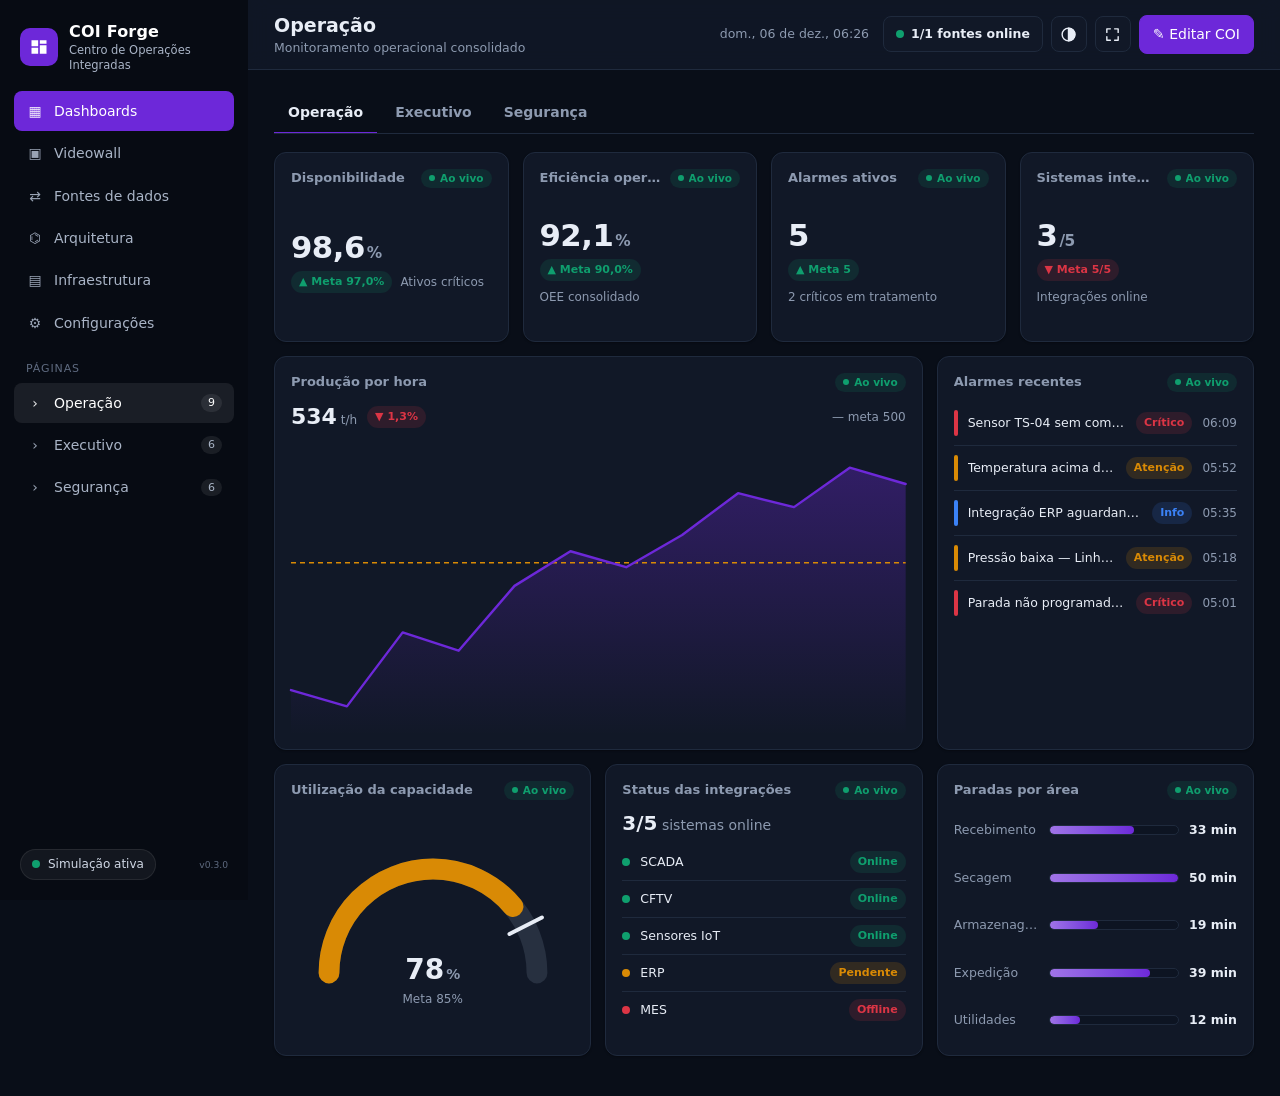
==== commit 77ce4b9d: "Add files via upload" ====
--- a/index.html
+++ b/index.html
@@ -1,8 +1,8 @@
 <!doctype html>
 <html lang="pt-BR">
 <!--
-  COI Forge v0.4.1 — arquivo único da aplicação.
-  Seções: estilos (<style>) · configuração padrão (#coi-defaults) · Store · Wall · DataHub · Widgets · Views · App
+  COI Forge v0.3.0 — arquivo único da aplicação.
+  Seções: estilos (<style>) · configuração padrão (#coi-defaults) · Store · DataHub · Widgets · Views · App
   Documentação completa: README.md
 -->
 <head>
@@ -331,15 +331,14 @@
 .field-inline select { width: auto; padding: 6px 8px; }
 .field-inline .check { margin: 0; }
 .wall-meta { font-size: 12px; margin-left: auto; }
-.wall-frame { background: var(--wallbg, #05070c); border-radius: 14px; padding: 14px; border: 1px solid #1c2433; }
+.wall-frame { background: #05070c; border-radius: 14px; padding: 14px; border: 1px solid #1c2433; }
 .wall {
-  position: relative; display: grid; gap: var(--bezel, 6px); background: var(--wallbg, #05070c);
+  display: grid; gap: 6px;
   grid-template-columns: repeat(var(--cols), minmax(0, 1fr));
-  grid-template-rows: repeat(var(--rows), minmax(0, 1fr));
-  aspect-ratio: calc(var(--cols) * var(--ar, 16)) / calc(var(--rows) * var(--br, 9));
-  max-height: calc(100vh - 220px); max-width: 100%; margin: 0 auto;
+  aspect-ratio: calc(var(--cols) * 16) / calc(var(--rows) * 9);
+  max-height: calc(100vh - 220px); margin: 0 auto;
 }
-.tile { position: relative; background: #0b111c; border: 1px solid #1b2232; border-radius: 3px; overflow: hidden; min-width: 0; min-height: 0; }
+.tile { position: relative; background: #0b111c; border: 2px solid #1b2232; border-radius: 4px; overflow: hidden; min-width: 0; min-height: 0; }
 .tile-screen { position: absolute; inset: 0; overflow: hidden; }
 .tile-label { position: absolute; top: 6px; left: 6px; z-index: 3; font-size: 10.5px; color: #cbd5e1; background: #000000a6; padding: 2px 7px; border-radius: 4px; max-width: calc(100% - 12px); white-space: nowrap; overflow: hidden; text-overflow: ellipsis; }
 .tile-label b { color: #fff; margin-right: 4px; }
@@ -354,7 +353,7 @@
 .no-signal { position: absolute; inset: 0; display: grid; place-items: center; color: #475569; font: 600 12px ui-monospace, Consolas, monospace; letter-spacing: .2em;
   background: repeating-linear-gradient(45deg, #0b111c 0 10px, #0e1522 10px 20px); }
 .wall-frame:fullscreen { padding: 0; border: 0; border-radius: 0; display: grid; place-items: center; background: #000; }
-.wall-frame:fullscreen .wall { width: 100vw; max-height: 100vh; }
+.wall-frame:fullscreen .wall { width: 100vw; max-height: 100vh; gap: 4px; }
 .wall-frame:fullscreen .tile-select { display: none; }
 
 /* ---------- drawer / toast ---------- */
@@ -470,121 +469,6 @@
   .src-meta { grid-template-columns: 1fr; }
 }
 
-/* =========================================================
-   v0.4 — layouts, playlists por tela, rotação e modo TV
-   ========================================================= */
-.wall-controls { flex-direction: column; align-items: stretch; gap: 12px; }
-.wall-row { display: flex; flex-wrap: wrap; align-items: center; gap: 10px; }
-.wall-row .grow { flex: 1; }
-.wall-row .check { margin: 0; }
-.wall-row .wall-meta { margin-left: auto; }
-.layout-select { min-width: 200px; max-width: 100%; padding: 7px 10px; border: 1px solid var(--border); border-radius: 8px; background: var(--surface-2); font-weight: 600; }
-.lbl { font-size: 12px; color: var(--muted); font-weight: 600; }
-.btn.sm { padding: 6px 10px; font-size: 12.5px; }
-.seg { display: inline-flex; flex-wrap: wrap; max-width: 100%; border: 1px solid var(--border); border-radius: 8px; overflow: hidden; }
-.seg button { border: 0; border-right: 1px solid var(--border); background: var(--surface); padding: 6px 10px; cursor: pointer; font-size: 12.5px; font-weight: 600; font-variant-numeric: tabular-nums; }
-.seg button:last-child { border-right: 0; }
-.seg button:hover { background: var(--accent-soft); }
-.seg button.active { background: var(--accent); color: #fff; }
-.tile-label .pl { color: #c4b5fd; margin-left: 6px; font-variant-numeric: tabular-nums; }
-.tile-prog { position: absolute; left: 0; right: 0; bottom: 0; height: 3px; background: #ffffff14; z-index: 3; }
-.tile-prog i { display: block; height: 100%; width: 0; background: var(--accent); transition: width 1s linear; }
-.tile-tools { position: absolute; left: 6px; right: 6px; bottom: 8px; z-index: 4; display: flex; gap: 6px; opacity: 0; transition: opacity .15s; }
-.tile:hover .tile-tools, .tile:focus-within .tile-tools, body.editing .tile-tools { opacity: 1; }
-.tile-tools select, .tile-tools .pl-info, .tile-tools .pl-btn { font-size: 11.5px; padding: 4px 8px; border-radius: 6px; border: 1px solid #334155; background: #0f172ae6; color: #e2e8f0; }
-.tile-tools select { flex: 1; min-width: 0; }
-.tile-tools .pl-info { flex: 1; min-width: 0; white-space: nowrap; overflow: hidden; text-overflow: ellipsis; }
-.tile-tools .pl-btn { flex: none; cursor: pointer; }
-.tile-tools .pl-btn:hover { border-color: var(--accent); }
-.tile-layer { position: absolute; inset: 0; opacity: 0; visibility: hidden; transition: opacity .5s, visibility .5s; }
-.tile-layer.on { opacity: 1; visibility: visible; }
-.tile-screen.enter { animation: tileIn .5s ease; }
-@keyframes tileIn { from { opacity: 0; } to { opacity: 1; } }
-.pl-sum { font-size: 12px; margin: 0 0 12px; }
-.pl-list { list-style: none; margin: 0 0 12px; padding: 0; display: grid; gap: 8px; }
-.pl-item { display: grid; grid-template-columns: 20px minmax(0, 1fr) 72px auto; gap: 8px; align-items: center; padding: 8px; border: 1px solid var(--border); border-radius: 10px; background: var(--surface-2); }
-.pl-item .n { font-weight: 700; color: var(--muted); text-align: center; }
-.pl-item select, .pl-item input { width: 100%; min-width: 0; padding: 7px 8px; border: 1px solid var(--border); border-radius: 8px; background: var(--surface); }
-.pl-item .acts { display: flex; gap: 4px; }
-.icon-btn:disabled { opacity: .35; cursor: not-allowed; }
-.rot-pill { display: inline-flex; align-items: center; gap: 7px; height: 36px; padding: 0 12px; border: 1px solid var(--border); background: var(--surface); color: var(--text); border-radius: 8px; cursor: pointer; font-size: 12.5px; font-weight: 600; white-space: nowrap; font-variant-numeric: tabular-nums; }
-.rot-pill:hover { border-color: var(--accent); }
-.rot-pages { display: grid; gap: 6px; margin: 0 0 14px; }
-.rot-pages .check { margin: 0; }
-.tv-exit { position: fixed; top: 14px; right: 14px; z-index: 70; opacity: 0; pointer-events: none; transition: opacity .2s; }
-body.tv.tv-ui .tv-exit { opacity: 1; pointer-events: auto; }
-body.tv { background: #000; overflow: hidden; }
-body.tv .app { display: block; }
-body.tv .sidebar, body.tv .topbar, body.tv .wall-controls { display: none !important; }
-body.tv .view { padding: 0; max-width: none; }
-body.tv .wall-frame { border: 0; border-radius: 0; padding: 0; min-height: 100vh; display: grid; place-items: center; background: #000; }
-body.tv .wall { width: min(100vw, calc(100vh * var(--cols) * var(--ar, 16) / (var(--rows) * var(--br, 9)))); max-height: 100vh; }
-body.tv .tile-tools { display: none; }
-body.tv .wall:not(.prog-tv) .tile-prog { display: none; }
-body.kiosk .sidebar, body.kiosk #editBtn, body.kiosk #themeBtn, body.kiosk .icon-btn.menu-btn { display: none !important; }
-body.kiosk .app { grid-template-columns: 1fr; }
-body.kiosk .view { max-width: none; }
-@media (max-width: 600px) {
-  .wall-row .layout-select { min-width: 0; flex: 1 1 calc(100% - 64px); }
-  .wall-row .grow { display: none; }
-  .rot-pill .t { max-width: 120px; overflow: hidden; text-overflow: ellipsis; }
-  .pl-item { grid-template-columns: 20px minmax(0, 1fr) 64px; }
-  .pl-item .acts { grid-column: 2 / -1; justify-content: flex-end; }
-}
-/* =========================================================
-   v0.4.1 — editor de layout do videowall
-   ========================================================= */
-.wall-look { padding-top: 10px; border-top: 1px solid var(--border); }
-.wall-look .field-inline { gap: 8px; font-weight: 600; font-size: 12.5px; }
-.wall-look input[type="range"] { width: 110px; accent-color: var(--accent); }
-.wall-look input[type="color"] { width: 38px; height: 28px; padding: 2px; border: 1px solid var(--border); border-radius: 6px; background: var(--surface-2); }
-.wall-look output { font-size: 12px; color: var(--muted); font-variant-numeric: tabular-nums; min-width: 38px; }
-.editor-bar { display: flex; flex-wrap: wrap; align-items: center; gap: 8px; padding: 10px 12px; margin-bottom: var(--gap);
-  border-radius: var(--radius); border: 1px dashed color-mix(in srgb, var(--accent) 60%, transparent); background: var(--accent-soft); }
-.editor-tag { font-size: 11px; font-weight: 800; letter-spacing: .12em; color: #fff; background: var(--accent); padding: 4px 9px; border-radius: 6px; }
-.editor-hint { flex: 1 1 380px; font-size: 11.5px; color: var(--muted); line-height: 1.45; }
-.cell-empty { position: relative; display: grid; place-items: center; border-radius: 3px; min-width: 0; min-height: 0;
-  color: #475569; font: 600 11px ui-monospace, Consolas, monospace; letter-spacing: .2em;
-  background: repeating-linear-gradient(45deg, #0b111c 0 10px, #0e1522 10px 20px); }
-.cell-empty button { width: 44px; height: 44px; border-radius: 50%; border: 1px dashed #64748b; background: #0f172acc; color: #cbd5e1; font-size: 22px; cursor: pointer; }
-.cell-empty button:hover { border-color: var(--accent); color: #fff; background: var(--accent); }
-.wall-cells { position: absolute; inset: 0; display: grid; pointer-events: none; z-index: 5; gap: var(--bezel, 6px);
-  grid-template-columns: repeat(var(--cols), minmax(0, 1fr)); grid-template-rows: repeat(var(--rows), minmax(0, 1fr)); }
-.wall-cells i { border: 1px dashed #ffffff22; border-radius: 3px; }
-.span-tag { margin-left: 6px; font-size: 10px; color: #93c5fd; font-variant-numeric: tabular-nums; }
-.tile-label .t-title { outline: none; }
-.wall.is-editing .tile-label { z-index: 6; pointer-events: auto; }
-.wall.is-editing .t-title[contenteditable] { cursor: text; border-bottom: 1px dashed #93c5fd88; padding: 0 2px; }
-.wall.is-editing .t-title[contenteditable]:focus { background: #1e293b; border-bottom-color: #93c5fd; }
-.wall.is-editing .tile { cursor: grab; touch-action: none; }
-.wall.is-editing .tile-screen { pointer-events: none; }
-.wall.is-editing .tile:hover, .wall.is-editing .tile:focus-visible { border-color: color-mix(in srgb, var(--accent) 70%, #fff); outline: none; }
-.wall.is-editing .tile.is-selected { border-color: var(--accent); box-shadow: 0 0 0 2px var(--accent), 0 0 24px color-mix(in srgb, var(--accent) 45%, transparent); z-index: 4; }
-.wall.is-editing .tile.is-dragging { opacity: .45; }
-.tile-edit { position: absolute; top: 6px; right: 6px; z-index: 7; display: flex; gap: 4px; opacity: .0; transition: opacity .15s; }
-.wall.is-editing .tile:hover .tile-edit, .wall.is-editing .tile.is-selected .tile-edit, .wall.is-editing .tile:focus-within .tile-edit { opacity: 1; }
-.tile-edit button, .te-handle { width: 26px; height: 26px; display: grid; place-items: center; border-radius: 6px; border: 1px solid #334155; background: #0f172ae6; color: #e2e8f0; font-size: 12px; cursor: pointer; }
-.te-handle { cursor: grab; font-size: 14px; }
-.tile-edit button:hover, .te-handle:hover { border-color: var(--accent); background: var(--accent); color: #fff; }
-.te-resize { position: absolute; right: 2px; bottom: 2px; z-index: 7; width: 22px; height: 22px; display: grid; place-items: center; border-radius: 6px 0 3px 0;
-  background: var(--accent); color: #fff; font-size: 13px; cursor: nwse-resize; touch-action: none; opacity: .85; }
-.wall-ghost { z-index: 8; pointer-events: none; border-radius: 4px; display: grid; place-items: center; font: 700 14px ui-monospace, Consolas, monospace; color: #fff; }
-.wall-ghost.ok { background: color-mix(in srgb, var(--good) 28%, transparent); border: 2px solid var(--good); }
-.wall-ghost.bad { background: color-mix(in srgb, var(--bad) 25%, transparent); border: 2px solid var(--bad); }
-.seams { position: absolute; inset: 0; pointer-events: none; z-index: 2; }
-.seam { position: absolute; background: var(--wallbg, #05070c); }
-.seam.v { top: 0; bottom: 0; width: var(--bezel, 6px); transform: translateX(-50%); }
-.seam.h { left: 0; right: 0; height: var(--bezel, 6px); transform: translateY(-50%); }
-.geo-row { display: grid; grid-template-columns: repeat(4, minmax(0, 1fr)); gap: 10px; }
-.geo-row .field { margin-bottom: 6px; }
-.tile-hdr { align-self: end; margin-bottom: 18px; }
-@media (max-width: 600px) {
-  .seg button { flex: 1 1 auto; }
-  .wall-row .wall-meta { white-space: normal; }
-  .geo-row { grid-template-columns: repeat(2, minmax(0, 1fr)); }
-  .editor-hint { display: none; }
-  .wall-look input[type="range"] { width: 80px; }
-}
 /* ---------- responsivo ---------- */
 @media (max-width: 1100px) {
   .view > .grid .widget.size-s { grid-column: span 6; }
@@ -654,7 +538,7 @@
         <button type="button" class="live" id="liveToggle" aria-pressed="true">
           <span class="pulse" aria-hidden="true"></span><span id="liveLabel">Dados simulados</span>
         </button>
-        <small>v0.4.1</small>
+        <small>v0.3.0</small>
       </div>
     </aside>
 
@@ -667,7 +551,6 @@
         </div>
         <div class="topbar-actions">
           <time class="clock" id="clock"></time>
-          <button type="button" class="rot-pill" id="rotPill" hidden><span aria-hidden="true">⟳</span><span class="t">Rotação</span></button>
           <button type="button" class="src-pill" id="srcPill"><span class="dot" aria-hidden="true"></span><span class="t">Fontes</span></button>
           <button type="button" class="icon-btn" id="themeBtn" aria-label="Alternar tema" title="Alternar tema"><svg viewBox="0 0 24 24"><circle cx="12" cy="12" r="9"/><path d="M12 3v18a9 9 0 0 0 0-18z" fill="currentColor"/></svg></button>
           <button type="button" class="icon-btn" id="fullBtn" aria-label="Tela cheia" title="Modo apresentação"><svg viewBox="0 0 24 24"><path d="M4 9V4h5M20 9V4h-5M4 15v5h5M20 15v5h-5"/></svg></button>
@@ -682,13 +565,12 @@
   <div class="scrim" id="scrim" hidden></div>
   <aside class="drawer" id="drawer" aria-hidden="true" aria-label="Painel de edição"></aside>
   <div class="toast" id="toast" role="status" aria-live="polite"></div>
-  <button type="button" class="btn primary tv-exit" id="tvExit">✕ Sair do modo TV</button>
   <input type="file" id="importFile" accept="application/json,.json" hidden>
 
   <!-- Configuração padrão: edite este JSON para mudar o conteúdo inicial da plataforma -->
   <script id="coi-defaults" type="application/json">
 {
-  "version": 5,
+  "version": 3,
   "settings": {
     "name": "COI Forge",
     "subtitle": "Centro de Operações Integradas",
@@ -1048,281 +930,29 @@
     }
   ],
   "videowall": {
-    "activeLayout": "operacao-normal",
-    "layouts": [
+    "rows": 2,
+    "cols": 3,
+    "labels": true,
+    "tiles": [
       {
-        "id": "operacao-normal",
-        "name": "Operação normal",
-        "rows": 2,
-        "cols": 4,
-        "labels": true,
-        "progressTv": false,
-        "aspect": "16:9",
-        "bezel": 6,
-        "seams": true,
-        "background": "#05070c",
-        "tiles": [
-          {
-            "id": "principal",
-            "x": 0,
-            "y": 0,
-            "w": 2,
-            "h": 2,
-            "title": "Visão operacional",
-            "header": true,
-            "fit": "contain",
-            "items": [
-              {
-                "source": "page:operacao",
-                "duration": 30
-              },
-              {
-                "source": "page:executivo",
-                "duration": 20
-              }
-            ]
-          },
-          {
-            "id": "producao",
-            "x": 2,
-            "y": 0,
-            "w": 1,
-            "h": 1,
-            "title": "",
-            "header": true,
-            "fit": "contain",
-            "items": [
-              {
-                "source": "widget:operacao:op-line-1",
-                "duration": 30
-              },
-              {
-                "source": "widget:operacao:op-bar-1",
-                "duration": 15
-              }
-            ]
-          },
-          {
-            "id": "cameras",
-            "x": 3,
-            "y": 0,
-            "w": 1,
-            "h": 1,
-            "title": "Câmeras",
-            "header": true,
-            "fit": "contain",
-            "items": [
-              {
-                "source": "widget:seguranca:sg-cam-1",
-                "duration": 10
-              },
-              {
-                "source": "widget:seguranca:sg-cam-2",
-                "duration": 10
-              },
-              {
-                "source": "widget:seguranca:sg-cam-3",
-                "duration": 10
-              },
-              {
-                "source": "widget:seguranca:sg-cam-4",
-                "duration": 10
-              }
-            ]
-          },
-          {
-            "id": "alarmes",
-            "x": 2,
-            "y": 1,
-            "w": 1,
-            "h": 1,
-            "title": "",
-            "header": true,
-            "fit": "contain",
-            "items": [
-              {
-                "source": "widget:operacao:op-alarms-1",
-                "duration": 30
-              }
-            ]
-          },
-          {
-            "id": "sistemas",
-            "x": 3,
-            "y": 1,
-            "w": 1,
-            "h": 1,
-            "title": "",
-            "header": true,
-            "fit": "contain",
-            "items": [
-              {
-                "source": "widget:operacao:op-status-1",
-                "duration": 20
-              },
-              {
-                "source": "widget:operacao:op-gauge-1",
-                "duration": 20
-              }
-            ]
-          }
-        ]
+        "source": "page:operacao"
       },
       {
-        "id": "contingencia",
-        "name": "Contingência",
-        "rows": 2,
-        "cols": 2,
-        "labels": true,
-        "progressTv": false,
-        "aspect": "16:9",
-        "bezel": 6,
-        "seams": true,
-        "background": "#05070c",
-        "tiles": [
-          {
-            "id": "c1",
-            "x": 0,
-            "y": 0,
-            "w": 1,
-            "h": 1,
-            "title": "",
-            "header": true,
-            "fit": "contain",
-            "items": [
-              {
-                "source": "widget:operacao:op-alarms-1",
-                "duration": 30
-              }
-            ]
-          },
-          {
-            "id": "c2",
-            "x": 1,
-            "y": 0,
-            "w": 1,
-            "h": 1,
-            "title": "",
-            "header": true,
-            "fit": "contain",
-            "items": [
-              {
-                "source": "widget:seguranca:sg-alarms-1",
-                "duration": 30
-              }
-            ]
-          },
-          {
-            "id": "c3",
-            "x": 0,
-            "y": 1,
-            "w": 1,
-            "h": 1,
-            "title": "",
-            "header": true,
-            "fit": "contain",
-            "items": [
-              {
-                "source": "widget:operacao:op-status-1",
-                "duration": 30
-              }
-            ]
-          },
-          {
-            "id": "c4",
-            "x": 1,
-            "y": 1,
-            "w": 1,
-            "h": 1,
-            "title": "",
-            "header": true,
-            "fit": "contain",
-            "items": [
-              {
-                "source": "page:seguranca",
-                "duration": 30
-              }
-            ]
-          }
-        ]
+        "source": "widget:operacao:op-line-1"
       },
       {
-        "id": "reuniao-turno",
-        "name": "Reunião de turno",
-        "rows": 2,
-        "cols": 2,
-        "labels": true,
-        "progressTv": true,
-        "aspect": "16:9",
-        "bezel": 6,
-        "seams": true,
-        "background": "#05070c",
-        "tiles": [
-          {
-            "id": "r1",
-            "x": 0,
-            "y": 0,
-            "w": 2,
-            "h": 1,
-            "title": "Indicadores do turno",
-            "header": true,
-            "fit": "contain",
-            "items": [
-              {
-                "source": "page:executivo",
-                "duration": 30
-              }
-            ]
-          },
-          {
-            "id": "r2",
-            "x": 0,
-            "y": 1,
-            "w": 1,
-            "h": 1,
-            "title": "",
-            "header": true,
-            "fit": "contain",
-            "items": [
-              {
-                "source": "widget:executivo:ex-table-1",
-                "duration": 30
-              }
-            ]
-          },
-          {
-            "id": "r3",
-            "x": 1,
-            "y": 1,
-            "w": 1,
-            "h": 1,
-            "title": "",
-            "header": true,
-            "fit": "contain",
-            "items": [
-              {
-                "source": "widget:operacao:op-line-1",
-                "duration": 30
-              },
-              {
-                "source": "widget:operacao:op-alarms-1",
-                "duration": 30
-              }
-            ]
-          }
-        ]
+        "source": "widget:seguranca:sg-cam-1"
+      },
+      {
+        "source": "widget:operacao:op-alarms-1"
+      },
+      {
+        "source": "widget:operacao:op-status-1"
+      },
+      {
+        "source": "widget:seguranca:sg-cam-3"
       }
     ]
-  },
-  "rotation": {
-    "enabled": false,
-    "pages": [
-      "operacao",
-      "executivo",
-      "seguranca"
-    ],
-    "interval": 30,
-    "resumeAfter": 60
   },
   "architecture": [
     {
@@ -1425,7 +1055,7 @@
   <script>
 "use strict";
 /*!
- * COI Forge v0.4.1 — plataforma web para Centros de Operações Integradas
+ * COI Forge v0.3.0 — plataforma web para Centros de Operações Integradas
  * Arquivo único: estrutura, estilos, configuração padrão e aplicação.
  * Licença MIT.
  */
@@ -1437,7 +1067,6 @@
 /* ==========================================================
    Store — persistência, migração e utilitários
    ========================================================== */
-/* @core-begin — U, Store e Wall não dependem do DOM (usados também pelo coi-tools.mjs) */
 const U = {
   esc(value) {
     return String(value ?? "").replace(/[&<>"']/g, c => ({ "&": "&amp;", "<": "&lt;", ">": "&gt;", '"': "&quot;", "'": "&#39;" }[c]));
@@ -1476,12 +1105,12 @@
 };
 
 const Store = (() => {
-  const KEY = "coi-forge:state:v5";
-  const LEGACY = ["coi-forge:state:v4", "coi-forge:state:v3", "coi-forge:state:v2"];
+  const KEY = "coi-forge:state:v3";
+  const LEGACY = ["coi-forge:state:v2"];
   const SOURCE_TYPES = ["simulated", "rest", "websocket"];
 
   function valid(s) {
-    return !!s && [2, 3, 4, 5].includes(s.version) && Array.isArray(s.pages) && s.pages.length > 0 &&
+    return !!s && (s.version === 2 || s.version === 3) && Array.isArray(s.pages) && s.pages.length > 0 &&
       s.pages.every(p => p && typeof p.id === "string" && Array.isArray(p.widgets));
   }
 
@@ -1497,84 +1126,12 @@
     };
   }
 
-  /* ---------- videowall v4: layouts e playlists ---------- */
-  function sourceOk(src, pages) {
-    const [kind, a, b] = String(src || "").split(":");
-    const page = pages.find(p => p.id === a);
-    if (kind === "page") return !!page;
-    if (kind === "widget") return !!page && page.widgets.some(w => w.id === b);
-    return false;
-  }
-  function wallItem(x, pages) {
-    const source = x && typeof x.source === "string" ? x.source.slice(0, 200) : "none";
-    return { source: sourceOk(source, pages) ? source : "none", duration: U.clamp(Math.round(U.num(x && x.duration, 30)), 5, 3600) };
-  }
-  const ASPECTS = ["16:9", "16:10", "21:9", "4:3", "9:16"];
-  function wallTile(raw, pages, k) {
-    raw = raw || {};
-    // v3: { source } · v4: { items } · v5: { id, x, y, w, h, title, header, fit, items }
-    const list = Array.isArray(raw.items) ? raw.items : raw.source ? [{ source: raw.source }] : [];
-    const items = list.slice(0, 12).map(x => wallItem(x, pages));
-    return {
-      id: String(raw.id || "t" + (k + 1)).slice(0, 24),
-      x: Math.round(U.num(raw.x, 0)), y: Math.round(U.num(raw.y, 0)),
-      w: U.clamp(Math.round(U.num(raw.w, 1)), 1, 8), h: U.clamp(Math.round(U.num(raw.h, 1)), 1, 6),
-      title: String(raw.title || "").slice(0, 40),
-      header: raw.header !== false,
-      fit: raw.fit === "cover" ? "cover" : "contain",
-      items: items.length ? items : [{ source: "none", duration: 30 }]
-    };
-  }
-  function wallLayout(l, pages, i) {
-    l = l || {};
-    const rows = U.clamp(Math.round(U.num(l.rows, 2)), 1, 6), cols = U.clamp(Math.round(U.num(l.cols, 3)), 1, 8);
-    const src = Array.isArray(l.tiles) ? l.tiles : [];
-    const geo = src.some(t => t && typeof t.x === "number" && typeof t.y === "number");
-    // v3/v4: uma tela por posição (linha × coluna) → v5: retângulos 1 × 1
-    let tiles = geo ? src.map((t, k) => wallTile(t, pages, k))
-      : src.slice(0, rows * cols).map((t, k) => Object.assign(wallTile(t, pages, k), { x: k % cols, y: Math.floor(k / cols), w: 1, h: 1 }));
-    tiles = Wall.fit(tiles, rows, cols).tiles;
-    const seen = new Set();
-    tiles.forEach((t, k) => { let id = t.id, n = 2; while (seen.has(id)) id = t.id + "-" + n++; t.id = id; seen.add(id); });
-    return {
-      id: String(l.id || "layout-" + (i + 1)).slice(0, 40),
-      name: String(l.name || "Layout " + (i + 1)).slice(0, 40),
-      rows, cols,
-      aspect: ASPECTS.includes(l.aspect) ? l.aspect : "16:9",
-      bezel: U.clamp(Math.round(U.num(l.bezel, 6)), 0, 24),
-      seams: l.seams !== false,
-      background: /^#[0-9a-f]{6}$/i.test(l.background || "") ? l.background : "#05070c",
-      labels: l.labels !== false, progressTv: l.progressTv === true, tiles
-    };
-  }
-  function videowall(v, pages, defaults) {
-    let layouts;
-    if (v && Array.isArray(v.layouts) && v.layouts.length) layouts = v.layouts.slice(0, 20).map((l, i) => wallLayout(l, pages, i));
-    else if (v && (Array.isArray(v.tiles) || v.rows)) layouts = [wallLayout({ id: "principal", name: "Layout principal", rows: v.rows, cols: v.cols, labels: v.labels, tiles: v.tiles }, pages, 0)];
-    else layouts = defaults.videowall.layouts.map((l, i) => wallLayout(l, pages, i));
-    const seen = new Set();
-    layouts.forEach(l => { let id = l.id, n = 2; while (seen.has(id)) id = l.id + "-" + n++; l.id = id; seen.add(id); });
-    const active = v && layouts.some(l => l.id === v.activeLayout) ? v.activeLayout : layouts[0].id;
-    return { activeLayout: active, layouts };
-  }
-  function rotation(r, pages) {
-    r = r || {};
-    const ids = pages.map(p => p.id);
-    return {
-      enabled: r.enabled === true,
-      pages: (Array.isArray(r.pages) ? r.pages : ids).filter((id, i, a) => ids.includes(id) && a.indexOf(id) === i),
-      interval: U.clamp(Math.round(U.num(r.interval, 30)), 10, 3600),
-      resumeAfter: U.clamp(Math.round(U.num(r.resumeAfter, 60)), 10, 600)
-    };
-  }
-
   function normalize(s) {
     const defaults = window.COI_DEFAULTS;
     const out = Object.assign(U.clone(defaults), s);
-    out.version = 5;
+    out.version = 3;
     out.settings = Object.assign(U.clone(defaults.settings), s.settings || {});
-    out.videowall = videowall(s.videowall, out.pages, defaults);
-    out.rotation = rotation(s.rotation, out.pages);
+    out.videowall = Object.assign(U.clone(defaults.videowall), s.videowall || {});
     if (!Array.isArray(out.architecture)) out.architecture = [];
     if (!Array.isArray(out.assets)) out.assets = [];
     // v2 → v3: configurações antigas recebem as fontes padrão, sem vínculos
@@ -1618,134 +1175,8 @@
     return U.clone(window.COI_DEFAULTS);
   }
 
-  return { load, save, reset, valid, normalize, source, wallLayout, ASPECTS, SOURCE_TYPES };
+  return { load, save, reset, valid, normalize, source, SOURCE_TYPES };
 })();
-
-/* ==========================================================
-   Wall — playlists por tela, modelos de matriz e rotação
-   (cálculo puro, sem DOM; testado por "node coi-tools.mjs testar wall")
-   ========================================================== */
-const Wall = (() => {
-  const MIN = 5, MAX = 3600;
-  const duration = d => Math.min(MAX, Math.max(MIN, Math.round(Number(d) || 30)));
-
-  // Item atual de uma tela, calculado pelo tempo decorrido desde o início do ciclo
-  // (não por contador): se o navegador atrasar, a próxima verificação já corrige.
-  function current(items, elapsed) {
-    const list = Array.isArray(items) && items.length ? items : [{ source: "none", duration: 30 }];
-    if (list.length === 1) return { index: 0, item: list[0], remaining: null, progress: null, count: 1 };
-    const total = list.reduce((sum, it) => sum + duration(it.duration), 0);
-    let pos = ((elapsed % total) + total) % total;
-    for (let i = 0; i < list.length; i++) {
-      const d = duration(list[i].duration);
-      if (pos < d) return { index: i, item: list[i], remaining: d - pos, progress: pos / d, count: list.length };
-      pos -= d;
-    }
-    const last = list.length - 1;
-    return { index: last, item: list[last], remaining: 0, progress: 1, count: list.length };
-  }
-
-  /* ---------- geometria livre (v0.4.1) ----------
-     Cada tela é um retângulo { x, y, w, h } em células da matriz (1 célula = 1 monitor).
-     Telas não se sobrepõem; células sem tela ficam “sem sinal”. */
-  const PRESETS = [
-    { id: "2x2", name: "2×2", cols: 2, rows: 2 },
-    { id: "3x2", name: "3×2", cols: 3, rows: 2 },
-    { id: "3x3", name: "3×3", cols: 3, rows: 3 },
-    { id: "4x2", name: "4×2", cols: 4, rows: 2 },
-    { id: "4x3", name: "4×3", cols: 4, rows: 3 },
-    { id: "4x2-destaque", name: "4×2 destaque", cols: 4, rows: 2, rects: [[0, 0, 2, 2], [2, 0, 1, 1], [3, 0, 1, 1], [2, 1, 1, 1], [3, 1, 1, 1]] },
-    { id: "3x3-destaque", name: "3×3 destaque", cols: 3, rows: 3, rects: [[0, 0, 2, 2], [2, 0, 1, 1], [2, 1, 1, 1], [0, 2, 1, 1], [1, 2, 1, 1], [2, 2, 1, 1]] },
-    { id: "4x3-central", name: "4×3 central", cols: 4, rows: 3, rects: [[1, 0, 2, 2], [0, 0, 1, 1], [3, 0, 1, 1], [0, 1, 1, 1], [3, 1, 1, 1], [0, 2, 1, 1], [1, 2, 1, 1], [2, 2, 1, 1], [3, 2, 1, 1]] },
-    { id: "3x2-faixa", name: "3×2 faixa", cols: 3, rows: 2, rects: [[0, 0, 3, 1], [0, 1, 1, 1], [1, 1, 1, 1], [2, 1, 1, 1]] }
-  ];
-  const clone = o => JSON.parse(JSON.stringify(o));
-  const overlaps = (a, b) => a.x < b.x + b.w && b.x < a.x + a.w && a.y < b.y + b.h && b.y < a.y + a.h;
-  const inside = (r, rows, cols) => r.x >= 0 && r.y >= 0 && r.w >= 1 && r.h >= 1 && r.x + r.w <= cols && r.y + r.h <= rows;
-  const ordered = tiles => tiles.slice().sort((a, b) => a.y - b.y || a.x - b.x);
-  const hasContent = t => t.items.some(it => it.source !== "none");
-  function canPlace(tiles, r, rows, cols, ignoreId) {
-    return inside(r, rows, cols) && !tiles.some(t => t.id !== ignoreId && overlaps(t, r));
-  }
-  // Ajusta as telas a uma matriz: corta o que passa da borda e descarta sobreposições
-  function fit(tiles, rows, cols) {
-    const out = [];
-    let removed = 0;
-    ordered(tiles).forEach(t => {
-      const r = clone(t);
-      r.x = Math.max(0, r.x); r.y = Math.max(0, r.y);
-      r.w = Math.min(r.w, cols - r.x); r.h = Math.min(r.h, rows - r.y);
-      if (r.w < 1 || r.h < 1 || out.some(o => overlaps(o, r))) { if (hasContent(t)) removed++; return; }
-      out.push(r);
-    });
-    return { tiles: out, removed };
-  }
-  function freeCells(tiles, rows, cols) {
-    const cells = [];
-    for (let y = 0; y < rows; y++) for (let x = 0; x < cols; x++) {
-      if (!tiles.some(t => overlaps(t, { x, y, w: 1, h: 1 }))) cells.push({ x, y });
-    }
-    return cells;
-  }
-  function firstFree(tiles, rows, cols, w = 1, h = 1) {
-    for (let y = 0; y + h <= rows; y++) for (let x = 0; x + w <= cols; x++) {
-      if (canPlace(tiles, { x, y, w, h }, rows, cols)) return { x, y, w, h };
-    }
-    return null;
-  }
-  // Move uma tela; se o destino é exatamente outra tela do mesmo tamanho, troca as duas de lugar
-  function move(tiles, id, x, y, rows, cols) {
-    const t = tiles.find(o => o.id === id);
-    if (!t) return null;
-    const r = { x, y, w: t.w, h: t.h };
-    if (canPlace(tiles, r, rows, cols, id)) return tiles.map(o => o.id === id ? Object.assign(clone(o), { x, y }) : clone(o));
-    const other = tiles.find(o => o.id !== id && o.x === x && o.y === y && o.w === t.w && o.h === t.h);
-    if (other) return tiles.map(o => o.id === id ? Object.assign(clone(o), { x, y }) : o.id === other.id ? Object.assign(clone(o), { x: t.x, y: t.y }) : clone(o));
-    return null;
-  }
-  function resize(tiles, id, w, h, rows, cols) {
-    const t = tiles.find(o => o.id === id);
-    if (!t) return null;
-    const r = { x: t.x, y: t.y, w, h };
-    return canPlace(tiles, r, rows, cols, id) ? tiles.map(o => o.id === id ? Object.assign(clone(o), { w, h }) : clone(o)) : null;
-  }
-  // Divide uma tela mesclada em telas 1 × 1; a primeira mantém o conteúdo
-  function split(tiles, id, newId) {
-    const t = tiles.find(o => o.id === id);
-    if (!t || t.w * t.h === 1) return null;
-    const out = tiles.filter(o => o.id !== id).map(clone);
-    for (let y = t.y; y < t.y + t.h; y++) for (let x = t.x; x < t.x + t.w; x++) {
-      const first = x === t.x && y === t.y;
-      out.push(Object.assign(clone(t), { id: first ? t.id : newId(), x, y, w: 1, h: 1, title: first ? t.title : "",
-        items: first ? clone(t.items) : [{ source: "none", duration: 30 }] }));
-    }
-    return out;
-  }
-  // Aplica um modelo: os retângulos do modelo recebem o conteúdo das telas atuais na ordem de leitura
-  function preset(tiles, p, newId) {
-    const rects = p.rects || Array.from({ length: p.rows * p.cols }, (_, k) => [k % p.cols, Math.floor(k / p.cols), 1, 1]);
-    const src = ordered(tiles).filter(hasContent).concat(ordered(tiles).filter(t => !hasContent(t)));
-    const out = rects.map(([x, y, w, h], k) => {
-      const base = src[k] ? clone(src[k]) : { id: newId(), title: "", header: true, fit: "contain", items: [{ source: "none", duration: 30 }] };
-      return Object.assign(base, { x, y, w, h });
-    });
-    const lost = src.slice(rects.length).filter(hasContent).length;
-    return { tiles: out, lost };
-  }
-  function nextPage(ids, currentId) {
-    if (!ids.length) return null;
-    return ids[(ids.indexOf(currentId) + 1) % ids.length];
-  }
-
-  let epoch = Date.now();
-  return {
-    MIN, MAX, PRESETS, duration, current, nextPage,
-    overlaps, inside, ordered, canPlace, fit, freeCells, firstFree, move, resize, split, preset,
-    restart(now = Date.now()) { epoch = now; },
-    elapsed(now = Date.now()) { return (now - epoch) / 1000; }
-  };
-})();
-/* @core-end */
 
 /* ==========================================================
    DataHub — fontes de dados (REST, WebSocket, simulador)
@@ -2504,8 +1935,6 @@
         <button type="button" class="btn" data-action="page-add">＋ Nova página</button>
         <button type="button" class="btn" data-action="page-rename">Renomear página</button>
         <button type="button" class="btn danger" data-action="page-del" ${state.pages.length < 2 ? "disabled" : ""}>Excluir página</button>
-        <button type="button" class="btn" data-action="undo" ${ui.hist && ui.hist.past ? "" : "disabled"} title="Desfazer (Ctrl+Z)">↶ Desfazer</button>
-        <button type="button" class="btn" data-action="redo" ${ui.hist && ui.hist.future ? "" : "disabled"} title="Refazer (Ctrl+Shift+Z)">↷ Refazer</button>
         <span class="hint">Arraste os cards para reordenar e use o canto inferior direito para redimensionar.</span>
       </div>` : "";
     const body = page.widgets.length ? Views.grid(page, ui.editing) : `<div class="empty-page">
@@ -2535,157 +1964,40 @@
     return `<div class="no-signal"><span>SEM SINAL</span></div>`;
   },
 
-  sourceOptions(state, sel) {
-    let html = `<option value="none" ${sel === "none" ? "selected" : ""}>Sem sinal</option><optgroup label="Páginas completas">`;
-    html += state.pages.map(p => `<option value="page:${U.esc(p.id)}" ${sel === "page:" + p.id ? "selected" : ""}>${U.esc(p.name)}</option>`).join("") + `</optgroup>`;
-    state.pages.forEach(p => {
-      if (!p.widgets.length) return;
-      html += `<optgroup label="Widgets · ${U.esc(p.name)}">` + p.widgets.map(w => {
-        const v = `widget:${p.id}:${w.id}`;
-        return `<option value="${U.esc(v)}" ${sel === v ? "selected" : ""}>${U.esc(w.title)}</option>`;
-      }).join("") + `</optgroup>`;
-    });
-    return html;
-  },
-
-  activeLayout(state, ui) {
-    const v = state.videowall;
-    return v.layouts.find(l => l.id === (ui && ui.tvLayout)) || v.layouts.find(l => l.id === v.activeLayout) || v.layouts[0];
-  },
-
-  hasEmbed(state, source) {
-    const [kind, a, b] = String(source || "").split(":");
-    const page = state.pages.find(p => p.id === a);
-    if (!page) return false;
-    if (kind === "page") return page.widgets.some(w => w.type === "embed");
-    if (kind === "widget") return page.widgets.some(w => w.id === b && w.type === "embed");
-    return false;
-  },
-
-  // Playlists com painel externo (até 4 itens) ficam montadas e alternam por visibilidade,
-  // para o Power BI/Grafana não recarregar a cada troca.
-  mounted(state, tile) {
-    const n = tile.items.length;
-    return n > 1 && n <= 4 && tile.items.some(it => Views.hasEmbed(state, it.source));
-  },
-
-  tileScreen(state, tile, cur) {
-    if (Views.mounted(state, tile)) {
-      return tile.items.map((it, k) => `<div class="tile-layer ${k === cur.index ? "on" : ""}" data-layer="${k}">${Views.tileContent(state, it.source)}</div>`).join("");
-    }
-    return Views.tileContent(state, cur.item.source);
-  },
-
-  tileTitle(state, tile, cur) {
-    return tile.title || Views.sourceName(state, cur.item.source);
-  },
-
-  tileLabel(state, n, tile, cur, editing) {
-    const pl = cur.count > 1 ? `<span class="pl">${cur.index + 1}/${cur.count} · ${Math.max(1, Math.ceil(cur.remaining))} s</span>` : "";
-    const size = tile.w * tile.h > 1 ? `<span class="span-tag">${tile.w}×${tile.h}</span>` : "";
-    const title = editing
-      ? `<span class="t-title" contenteditable="plaintext-only" spellcheck="false" data-title-for="${U.esc(tile.id)}" title="Clique para renomear (vazio = nome automático)">${U.esc(tile.title || Views.sourceName(state, cur.item.source))}</span>`
-      : `<span class="t-title">${U.esc(Views.tileTitle(state, tile, cur))}</span>`;
-    return `<b>TV ${String(n).padStart(2, "0")}</b> ${title}${size}${pl}`;
-  },
-
-  aspect(L) {
-    const [a, b] = String(L.aspect || "16:9").split(":").map(Number);
-    return { a: a || 16, b: b || 9 };
-  },
-
-  // Linhas das emendas entre monitores dentro de uma tela mesclada
-  seams(L, tile) {
-    if (!L.seams || tile.w * tile.h === 1) return "";
-    let html = "";
-    for (let k = 1; k < tile.w; k++) html += `<i class="seam v" style="left:${(k / tile.w * 100).toFixed(4)}%"></i>`;
-    for (let k = 1; k < tile.h; k++) html += `<i class="seam h" style="top:${(k / tile.h * 100).toFixed(4)}%"></i>`;
-    return `<div class="seams" aria-hidden="true">${html}</div>`;
-  },
-
-  tileHTML(state, L, tile, n, el, editing, selected) {
-    const cur = Wall.current(tile.items, el);
-    const tools = editing
-      ? `<div class="tile-edit" contenteditable="false">
-          <span class="te-handle" data-wall-drag="${U.esc(tile.id)}" title="Arraste para mover (setas do teclado também)">⠿</span>
-          <button type="button" data-action="tile-cfg" data-tile="${U.esc(tile.id)}" title="Configurar tela e playlist" aria-label="Configurar tela">⚙</button>
-          <button type="button" data-action="tile-dup" data-tile="${U.esc(tile.id)}" title="Duplicar (Ctrl+D)" aria-label="Duplicar tela">⧉</button>
-          ${tile.w * tile.h > 1 ? `<button type="button" data-action="tile-split" data-tile="${U.esc(tile.id)}" title="Dividir em telas 1×1" aria-label="Dividir tela">⊞</button>` : ""}
-          <button type="button" data-action="tile-del" data-tile="${U.esc(tile.id)}" title="Remover (Del)" aria-label="Remover tela">✕</button>
-        </div>
-        <span class="te-resize" data-wall-resize="${U.esc(tile.id)}" title="Arraste para redimensionar (Shift + setas também)">⤡</span>`
-      : `<div class="tile-tools">${cur.count > 1
-          ? `<span class="pl-info">Playlist · ${cur.count} conteúdos</span>`
-          : `<label class="sr-only" for="ts-${U.esc(tile.id)}">Fonte da TV ${n}</label><select id="ts-${U.esc(tile.id)}" data-action="tile-src" data-tile="${U.esc(tile.id)}">${Views.sourceOptions(state, tile.items[0].source)}</select>`}
-          <button type="button" class="pl-btn" data-action="tile-cfg" data-tile="${U.esc(tile.id)}">⚙ Playlist</button></div>`;
-    return `<div class="tile fit-${tile.fit} ${selected ? "is-selected" : ""}" data-tile-id="${U.esc(tile.id)}" tabindex="${editing ? 0 : -1}"
-        style="grid-column:${tile.x + 1} / span ${tile.w};grid-row:${tile.y + 1} / span ${tile.h}">
-        ${L.labels && tile.header ? `<div class="tile-label">${Views.tileLabel(state, n, tile, cur, editing)}</div>` : ""}
-        <div class="tile-screen" data-cur="${cur.index}">${Views.tileScreen(state, tile, cur)}</div>
-        ${Views.seams(L, tile)}
-        ${cur.count > 1 ? `<div class="tile-prog"><i style="width:${(cur.progress * 100).toFixed(1)}%"></i></div>` : ""}
-        ${tools}
+  videowall(state, ui) {
+    const vw = state.videowall, total = vw.rows * vw.cols;
+    const opts = (sel) => {
+      let html = `<option value="none" ${sel === "none" ? "selected" : ""}>Sem sinal</option><optgroup label="Páginas completas">`;
+      html += state.pages.map(p => `<option value="page:${U.esc(p.id)}" ${sel === "page:" + p.id ? "selected" : ""}>${U.esc(p.name)}</option>`).join("") + `</optgroup>`;
+      state.pages.forEach(p => {
+        if (!p.widgets.length) return;
+        html += `<optgroup label="Widgets · ${U.esc(p.name)}">` + p.widgets.map(w => {
+          const v = `widget:${p.id}:${w.id}`;
+          return `<option value="${U.esc(v)}" ${sel === v ? "selected" : ""}>${U.esc(w.title)}</option>`;
+        }).join("") + `</optgroup>`;
+      });
+      return html;
+    };
+    const num = (n, max, key) => Array.from({ length: max }, (_, i) =>
+      `<option value="${i + 1}" ${n === i + 1 ? "selected" : ""}>${i + 1}</option>`).join("");
+    let tiles = "";
+    for (let i = 0; i < total; i++) {
+      const src = (vw.tiles[i] || {}).source || "none";
+      tiles += `<div class="tile">
+        ${vw.labels ? `<div class="tile-label"><b>TV ${String(i + 1).padStart(2, "0")}</b> ${U.esc(Views.sourceName(state, src))}</div>` : ""}
+        <div class="tile-screen">${Views.tileContent(state, src)}</div>
+        <label class="tile-select"><span class="sr-only">Fonte da TV ${i + 1}</span>
+          <select data-action="tile-src" data-index="${i}">${opts(src)}</select></label>
       </div>`;
-  },
-
-  wallGrid(state, L, ui) {
-    const el = Wall.elapsed(), editing = ui.editing && !ui.tv, { a, b } = Views.aspect(L);
-    const tiles = Wall.ordered(L.tiles).map((t, k) => Views.tileHTML(state, L, t, k + 1, el, editing, editing && ui.wallSel === t.id)).join("");
-    const empty = Wall.freeCells(L.tiles, L.rows, L.cols).map(c => `<div class="cell-empty" style="grid-column:${c.x + 1};grid-row:${c.y + 1}">
-        ${editing ? `<button type="button" data-action="tile-add" data-x="${c.x}" data-y="${c.y}" title="Criar tela nesta posição">＋</button>` : `<span>SEM SINAL</span>`}</div>`).join("");
-    const cells = editing ? `<div class="wall-cells" aria-hidden="true">${Array.from({ length: L.rows * L.cols }, () => "<i></i>").join("")}</div>` : "";
-    return `<div class="wall ${L.labels ? "labeled" : ""} ${L.progressTv ? "prog-tv" : ""} ${editing ? "is-editing" : ""}" id="wall" data-layout="${U.esc(L.id)}"
-      style="--cols:${L.cols};--rows:${L.rows};--ar:${a};--br:${b};--bezel:${L.bezel}px;--wallbg:${U.esc(L.background)}">${cells}${empty}${tiles}<div class="wall-ghost" id="wallGhost" hidden></div></div>`;
-  },
-
-  videowall(state, ui) {
-    const v = state.videowall, L = Views.activeLayout(state, ui), editing = ui.editing && !ui.tv;
-    const layoutOpts = v.layouts.map(l => `<option value="${U.esc(l.id)}" ${l.id === L.id ? "selected" : ""}>${U.esc(l.name)}</option>`).join("");
-    const num = (n, max) => Array.from({ length: max }, (_, i) => `<option value="${i + 1}" ${n === i + 1 ? "selected" : ""}>${i + 1}</option>`).join("");
-    const pres = Wall.PRESETS.map(p => `<button type="button" data-action="wall-preset" data-preset="${p.id}"
-      class="${!p.rects && p.cols === L.cols && p.rows === L.rows && L.tiles.length === p.cols * p.rows && L.tiles.every(t => t.w * t.h === 1) ? "active" : ""}" title="Aplicar modelo ${p.name}">${p.name}</button>`).join("");
-    const playlists = L.tiles.filter(t => t.items.length > 1).length, merged = L.tiles.filter(t => t.w * t.h > 1).length;
-    const free = Wall.freeCells(L.tiles, L.rows, L.cols).length;
-    const hist = ui.hist || { past: 0, future: 0 };
-    const editbar = editing ? `<div class="editor-bar" role="toolbar" aria-label="Editor do videowall">
-        <span class="editor-tag">MODO EDIÇÃO</span>
-        <button type="button" class="btn primary sm" data-action="tile-add">＋ Adicionar tela</button>
-        <button type="button" class="btn sm" data-action="undo" ${hist.past ? "" : "disabled"} title="Desfazer (Ctrl+Z)">↶ Desfazer</button>
-        <button type="button" class="btn sm" data-action="redo" ${hist.future ? "" : "disabled"} title="Refazer (Ctrl+Shift+Z)">↷ Refazer</button>
-        <button type="button" class="btn sm" data-action="layout-restore" title="Voltar este layout ao padrão">Restaurar layout</button>
-        <span class="editor-hint">Clique no nome da TV para renomear · ⠿ move (soltar sobre outra tela do mesmo tamanho troca as duas) · ⤡ redimensiona e mescla monitores · ⊞ divide · ⧉ duplica · ✕ remove · ＋ cria tela em célula vazia · teclado: setas movem, Shift+setas redimensionam, Del remove, Ctrl+D duplica</span>
-      </div>` : "";
-    const look = `<div class="wall-row wall-look">
-          <label class="field-inline">Monitor <select data-action="wall-aspect">${Store.ASPECTS.map(x => `<option ${x === L.aspect ? "selected" : ""}>${x}</option>`).join("")}</select></label>
-          <label class="field-inline">Moldura <input type="range" min="0" max="24" value="${L.bezel}" data-action="wall-bezel" aria-label="Espessura da moldura entre monitores"><output>${L.bezel} px</output></label>
-          <label class="field-inline">Fundo <input type="color" value="${U.esc(L.background)}" data-action="wall-bg" aria-label="Cor de fundo do videowall"></label>
-          <label class="check"><input type="checkbox" data-action="wall-seams" ${L.seams ? "checked" : ""}> Emendas nas telas mescladas</label>
-          <label class="check"><input type="checkbox" data-action="wall-labels" ${L.labels ? "checked" : ""}> Identificar telas</label>
-          <label class="check"><input type="checkbox" data-action="wall-progtv" ${L.progressTv ? "checked" : ""}> Progresso no modo TV</label>
-        </div>`;
+    }
     return `<section class="card wall-controls">
-        <div class="wall-row">
-          <label class="lbl" for="wallLayout">Layout</label>
-          <select id="wallLayout" class="layout-select" data-action="layout-select">${layoutOpts}</select>
-          <button type="button" class="btn sm" data-action="layout-new">＋ Novo</button>
-          <button type="button" class="btn sm" data-action="layout-dup">Duplicar</button>
-          <button type="button" class="btn sm" data-action="layout-rename">Renomear</button>
-          <button type="button" class="btn sm danger" data-action="layout-del" ${v.layouts.length < 2 ? "disabled" : ""}>Excluir</button>
-          <span class="grow"></span>
-          ${editing ? "" : `<button type="button" class="btn sm" data-action="edit-on" title="Editar a montagem do videowall">✎ Editar layout</button>`}
-          <button type="button" class="btn sm" data-action="tv-link" title="Copia o endereço que abre este layout direto no modo TV">Copiar link do modo TV</button>
-          <button type="button" class="btn primary" data-action="wall-tv">▶ Modo TV</button>
-        </div>
-        <div class="wall-row">
-          <div class="field-inline"><label>Linhas <select data-action="wall-rows">${num(L.rows, 6)}</select></label>
-          <label>Colunas <select data-action="wall-cols">${num(L.cols, 8)}</select></label></div>
-          <span class="lbl">Modelos</span><div class="seg" role="group" aria-label="Modelos de matriz">${pres}</div>
-          <span class="wall-meta muted">${L.rows * L.cols} monitores · ${L.tiles.length} telas · ${merged} mescladas · ${playlists} com playlist · ${free} livres · ${U.esc(L.aspect)}</span>
-        </div>
-        ${look}
+        <div class="field-inline"><label>Linhas <select data-action="wall-rows">${num(vw.rows, 4)}</select></label>
+        <label>Colunas <select data-action="wall-cols">${num(vw.cols, 6)}</select></label>
+        <label class="check"><input type="checkbox" data-action="wall-labels" ${vw.labels ? "checked" : ""}> Identificar telas</label></div>
+        <div class="wall-meta muted">${total} telas · proporção 16:9 por tela</div>
+        <button type="button" class="btn primary" data-action="wall-tv">▶ Modo TV</button>
       </section>
-      ${editbar}
-      <section class="wall-frame" style="--wallbg:${U.esc(L.background)}">${Views.wallGrid(state, L, ui)}</section>`;
+      <section class="wall-frame"><div class="wall ${vw.labels ? "labeled" : ""}" id="wall" style="--cols:${vw.cols};--rows:${vw.rows}">${tiles}</div></section>`;
   },
 
   editableTable(coll, rows, cols, editing) {
@@ -2848,16 +2160,6 @@
         <label class="field">Intervalo de atualização (segundos)<input type="number" min="2" max="60" data-setting="refresh" value="${U.esc(s.refresh)}"></label>
         <p class="muted">Pausar a simulação interrompe os widgets com “Simular” ativo e as fontes do tipo Simulador. Fontes REST e WebSocket continuam ativas — gerencie-as em <strong>Fontes de dados</strong>.</p>
       </section>
-      <section class="card"><h2>Rotação de páginas</h2>
-        <label class="check"><input type="checkbox" data-rot="enabled" ${state.rotation.enabled ? "checked" : ""}> Alternar páginas automaticamente no dashboard</label>
-        <div class="group-title">Páginas na rotação</div>
-        <div class="rot-pages">${state.pages.map(p => `<label class="check"><input type="checkbox" data-rot="page" value="${U.esc(p.id)}" ${state.rotation.pages.includes(p.id) ? "checked" : ""}> ${U.esc(p.name)}</label>`).join("")}</div>
-        <div class="field-row">
-          <label class="field">Intervalo (s)<input type="number" min="10" max="3600" data-rot="interval" value="${U.esc(state.rotation.interval)}"></label>
-          <label class="field">Retomar após (s)<input type="number" min="10" max="600" data-rot="resumeAfter" value="${U.esc(state.rotation.resumeAfter)}"></label>
-        </div>
-        <p class="muted">Funciona fora do modo de edição, com ao menos 2 páginas selecionadas. Qualquer clique, rolagem ou tecla pausa a rotação, que retoma sozinha após o tempo definido. Para abrir direto em apresentação: <code>?view=dashboard&amp;rotate=1</code>.</p>
-      </section>
       <section class="card"><h2>Configuração</h2>
         <p class="muted">Todas as alterações ficam salvas neste navegador. Exporte o JSON para versionar no repositório ou compartilhar com a equipe.</p>
         <div class="btn-row">
@@ -2880,7 +2182,7 @@
   const $$ = (s, root = document) => [...root.querySelectorAll(s)];
 
   let state = Store.load();
-  const ui = { view: "dashboard", editing: false, drawer: null, tv: false, tvLayout: null, kiosk: false };
+  const ui = { view: "dashboard", editing: false, drawer: null };
   let simTimer = null, dragId = null, saveTimer = null;
 
   const VIEW_META = {
@@ -2900,49 +2202,10 @@
     const page = state.pages.find(p => p.id === pageId);
     return page ? { page, widget: page.widgets.find(w => w.id === id), index: page.widgets.findIndex(w => w.id === id) } : {};
   }
-  /* ---------- histórico: desfazer / refazer (v0.4.1) ---------- */
-  const HIST_MAX = 40;
-  const hist = { past: [], future: [], last: "" };
-  const snap = () => { const { activePage, ...rest } = state; return JSON.stringify(rest); };
-  function track() {
-    const now = snap();
-    if (now === hist.last) return;
-    if (hist.last) { hist.past.push(hist.last); if (hist.past.length > HIST_MAX) hist.past.shift(); }
-    hist.future = []; hist.last = now;
-    syncHist();
-  }
-  function syncHist() {
-    ui.hist = { past: hist.past.length, future: hist.future.length };
-    $$('[data-action="undo"]').forEach(b => (b.disabled = !hist.past.length));
-    $$('[data-action="redo"]').forEach(b => (b.disabled = !hist.future.length));
-  }
-  function restoreSnap(json) {
-    const page = state.activePage;
-    state = Object.assign(JSON.parse(json), { activePage: page });
-    if (!state.pages.some(p => p.id === state.activePage)) state.activePage = state.pages[0].id;
-    hist.last = json;
-    Store.save(state);
-    if (ui.wallSel && !currentLayout().tiles.some(t => t.id === ui.wallSel)) ui.wallSel = null;
-    closeDrawer(); restartSimulation(); render(); syncHist();
-  }
-  function undo() {
-    clearTimeout(saveTimer); track();
-    if (!hist.past.length) { toast("Nada para desfazer."); return; }
-    hist.future.push(hist.last);
-    restoreSnap(hist.past.pop());
-    toast("Alteração desfeita.");
-  }
-  function redo() {
-    if (!hist.future.length) { toast("Nada para refazer."); return; }
-    hist.past.push(hist.last);
-    restoreSnap(hist.future.pop());
-    toast("Alteração refeita.");
-  }
-
   function save(immediate) {
     clearTimeout(saveTimer);
-    if (immediate) { Store.save(state); track(); }
-    else saveTimer = setTimeout(() => { Store.save(state); track(); }, 250);
+    if (immediate) Store.save(state);
+    else saveTimer = setTimeout(() => Store.save(state), 250);
   }
   function toast(msg, tone = "") {
     const t = $("#toast");
@@ -3055,8 +2318,6 @@
   /* ---------- render ---------- */
   function render() {
     applyTheme();
-    document.body.classList.toggle("tv", ui.tv);
-    document.body.classList.toggle("kiosk", ui.kiosk);
     document.body.classList.toggle("editing", ui.editing);
     $("#editBtn").textContent = ui.editing ? "✓ Concluir edição" : "✎ Editar COI";
     $("#editBtn").setAttribute("aria-pressed", String(ui.editing));
@@ -3072,7 +2333,6 @@
     updateClocks();
     updateLive();
     if (ui.view === "videowall") requestAnimationFrame(fitStages);
-    rotTick();
   }
 
   function rerenderWidget(pageId, id) {
@@ -3086,325 +2346,17 @@
   }
 
   /* ---------- videowall: escala das telas ---------- */
-  function fitScreen(screen) {
-    const cover = !!screen.closest(".fit-cover");
-    screen.querySelectorAll(".stage").forEach(stage => {
+  function fitStages() {
+    $$(".tile-screen").forEach(screen => {
+      const stage = screen.querySelector(".stage");
+      if (!stage) return;
       stage.style.transform = "none";
-      // widget: o palco assume a proporção da tela (inclusive telas mescladas), sem faixas vazias
-      if (stage.classList.contains("stage-widget") && screen.clientHeight) {
-        stage.style.width = Math.round(360 * screen.clientWidth / screen.clientHeight) + "px";
-      }
       const sw = stage.offsetWidth, sh = stage.offsetHeight;
-      if (!sw || !sh || !screen.clientWidth) return;
-      const s = (cover ? Math.max : Math.min)(screen.clientWidth / sw, screen.clientHeight / sh);
+      if (!sw || !sh) return;
+      const s = Math.min(screen.clientWidth / sw, screen.clientHeight / sh);
       const x = (screen.clientWidth - sw * s) / 2, y = (screen.clientHeight - sh * s) / 2;
       stage.style.transform = `translate(${x}px, ${y}px) scale(${s})`;
     });
-  }
-  function fitStages() { $$(".tile-screen").forEach(fitScreen); }
-
-  /* ---------- videowall: playlists e editor de layout (v0.4.1) ---------- */
-  function currentLayout() { return Views.activeLayout(state, ui); }
-  const newTileId = () => "t" + Math.random().toString(36).slice(2, 8);
-  const blankTile = r => Object.assign({ id: newTileId(), title: "", header: true, fit: "contain", items: [{ source: "none", duration: 30 }] }, r);
-  const findTile = id => currentLayout().tiles.find(t => t.id === id);
-
-  // A cada segundo: troca apenas as telas cujo item mudou; as demais não são tocadas.
-  function wallTick() {
-    if (ui.view !== "videowall" || wallDrag) return;
-    const wall = $("#wall"), L = currentLayout();
-    if (!wall || wall.dataset.layout !== L.id) return;
-    const el = Wall.elapsed(), editing = ui.editing && !ui.tv;
-    Wall.ordered(L.tiles).forEach((tile, k) => {
-      const node = wall.querySelector(`.tile[data-tile-id="${CSS.escape(tile.id)}"]`);
-      if (!node) return;
-      const cur = Wall.current(tile.items, el);
-      const screen = node.querySelector(".tile-screen");
-      if (+screen.dataset.cur !== cur.index) {
-        screen.dataset.cur = cur.index;
-        const layers = screen.querySelectorAll(":scope > .tile-layer");
-        if (layers.length) layers.forEach((ly, n) => ly.classList.toggle("on", n === cur.index));
-        else {
-          screen.innerHTML = Views.tileScreen(state, tile, cur);
-          screen.classList.remove("enter"); void screen.offsetWidth; screen.classList.add("enter");
-          fitScreen(screen);
-          updateClocks();
-        }
-      }
-      const lab = node.querySelector(".tile-label");
-      // não reescreve o nome enquanto ele está sendo editado
-      if (lab && !(editing && lab.contains(document.activeElement))) lab.innerHTML = Views.tileLabel(state, k + 1, tile, cur, editing);
-      const bar = node.querySelector(".tile-prog i");
-      if (bar) {
-        const pct = cur.progress * 100, prev = parseFloat(bar.style.width) || 0;
-        if (pct < prev) { bar.style.transition = "none"; bar.style.width = pct.toFixed(1) + "%"; void bar.offsetWidth; bar.style.transition = ""; }
-        else bar.style.width = pct.toFixed(1) + "%";
-      }
-    });
-  }
-
-  function setMatrix(L, rows, cols, ask) {
-    rows = U.clamp(rows, 1, 6); cols = U.clamp(cols, 1, 8);
-    if (rows === L.rows && cols === L.cols) return false;
-    const res = Wall.fit(L.tiles, rows, cols);
-    if (ask && res.removed && !confirm(`${res.removed} tela(s) com conteúdo ficarão fora da nova matriz e serão removidas. Continuar?`)) return false;
-    L.tiles = res.tiles; L.rows = rows; L.cols = cols;
-    return true;
-  }
-
-  function wallCommit(msg) {
-    save(true); render();
-    if (msg) toast(msg);
-  }
-  function selectTile(id, focus) {
-    ui.wallSel = id || null;
-    $$("#wall .tile").forEach(n => n.classList.toggle("is-selected", n.dataset.tileId === ui.wallSel));
-    if (focus && id) { const n = $(`#wall .tile[data-tile-id="${CSS.escape(id)}"]`); if (n) n.focus({ preventScroll: true }); }
-  }
-  function addTile(x, y) {
-    const L = currentLayout();
-    const r = x !== undefined ? { x: +x, y: +y, w: 1, h: 1 } : Wall.firstFree(L.tiles, L.rows, L.cols);
-    if (!r || !Wall.canPlace(L.tiles, r, L.rows, L.cols)) { toast("Não há célula livre. Aumente a matriz ou divida uma tela.", "bad"); return; }
-    const t = blankTile(r);
-    L.tiles.push(t); ui.wallSel = t.id;
-    wallCommit("Tela criada. Escolha o conteúdo em ⚙.");
-  }
-  function dupTile(id) {
-    const L = currentLayout(), t = L.tiles.find(o => o.id === id);
-    if (!t) return;
-    const r = Wall.firstFree(L.tiles, L.rows, L.cols, t.w, t.h) || Wall.firstFree(L.tiles, L.rows, L.cols);
-    if (!r) { toast("Sem espaço livre para duplicar. Aumente a matriz.", "bad"); return; }
-    const c = Object.assign(U.clone(t), { id: newTileId() }, r);
-    L.tiles.push(c); ui.wallSel = c.id;
-    wallCommit(r.w === t.w && r.h === t.h ? "Tela duplicada." : "Tela duplicada em 1×1 (não havia espaço do mesmo tamanho).");
-  }
-  function delTile(id) {
-    const L = currentLayout(), t = L.tiles.find(o => o.id === id);
-    if (!t) return;
-    L.tiles = L.tiles.filter(o => o !== t);
-    if (ui.wallSel === id) ui.wallSel = null;
-    wallCommit("Tela removida (Ctrl+Z desfaz).");
-  }
-  function splitTile(id) {
-    const L = currentLayout(), out = Wall.split(L.tiles, id, newTileId);
-    if (!out) return;
-    L.tiles = out;
-    wallCommit("Tela dividida em monitores individuais.");
-  }
-  function moveTile(id, x, y) {
-    const L = currentLayout(), out = Wall.move(L.tiles, id, x, y, L.rows, L.cols);
-    if (!out) return false;
-    L.tiles = out; return true;
-  }
-  function resizeTile(id, w, h) {
-    const L = currentLayout(), out = Wall.resize(L.tiles, id, w, h, L.rows, L.cols);
-    if (!out) return false;
-    L.tiles = out; return true;
-  }
-
-  /* arrastar para mover / redimensionar, com encaixe nas células da matriz */
-  let wallDrag = null;
-  function cellAt(e) {
-    const wall = $("#wall"), L = currentLayout(), r = wall.getBoundingClientRect();
-    return {
-      x: U.clamp(Math.floor((e.clientX - r.left) / (r.width / L.cols)), 0, L.cols - 1),
-      y: U.clamp(Math.floor((e.clientY - r.top) / (r.height / L.rows)), 0, L.rows - 1)
-    };
-  }
-  function showGhost(rect, ok) {
-    const g = $("#wallGhost");
-    if (!g) return;
-    g.hidden = false;
-    g.className = "wall-ghost " + (ok ? "ok" : "bad");
-    g.style.gridColumn = `${rect.x + 1} / span ${rect.w}`;
-    g.style.gridRow = `${rect.y + 1} / span ${rect.h}`;
-    g.textContent = `${rect.w}×${rect.h}`;
-  }
-  document.addEventListener("pointerdown", e => {
-    if (!ui.editing || ui.view !== "videowall" || !e.target.closest) return;
-    const mv = e.target.closest("[data-wall-drag]"), rs = e.target.closest("[data-wall-resize]");
-    const body = !mv && !rs && e.target.closest("#wall .tile");
-    if (body && (e.target.closest("button, select, input, [contenteditable]"))) return;
-    const handle = mv || rs || body;
-    if (!handle) return;
-    const id = mv ? mv.dataset.wallDrag : rs ? rs.dataset.wallResize : body.dataset.tileId;
-    const t = findTile(id);
-    if (!t) return;
-    selectTile(id);
-    if (body && e.button !== 0) return;
-    e.preventDefault();
-    const c = cellAt(e);
-    wallDrag = { id, mode: rs ? "resize" : "move", dx: c.x - t.x, dy: c.y - t.y, rect: { x: t.x, y: t.y, w: t.w, h: t.h }, moved: false, pid: e.pointerId };
-    $(`#wall .tile[data-tile-id="${CSS.escape(id)}"]`).classList.add("is-dragging");
-  });
-  document.addEventListener("pointermove", e => {
-    if (!wallDrag || e.pointerId !== wallDrag.pid) return;
-    const L = currentLayout(), t = findTile(wallDrag.id), c = cellAt(e);
-    let r;
-    if (wallDrag.mode === "move") r = { x: U.clamp(c.x - wallDrag.dx, 0, L.cols - t.w), y: U.clamp(c.y - wallDrag.dy, 0, L.rows - t.h), w: t.w, h: t.h };
-    else r = { x: t.x, y: t.y, w: Math.max(1, c.x - t.x + 1), h: Math.max(1, c.y - t.y + 1) };
-    if (r.x !== wallDrag.rect.x || r.y !== wallDrag.rect.y || r.w !== wallDrag.rect.w || r.h !== wallDrag.rect.h) wallDrag.moved = true;
-    wallDrag.rect = r;
-    if (!wallDrag.moved) return;
-    const ok = wallDrag.mode === "move" ? !!Wall.move(L.tiles, t.id, r.x, r.y, L.rows, L.cols) : !!Wall.resize(L.tiles, t.id, r.w, r.h, L.rows, L.cols);
-    showGhost(r, ok);
-  });
-  function endWallDrag(e) {
-    if (!wallDrag || (e && e.pointerId !== wallDrag.pid)) return;
-    const d = wallDrag; wallDrag = null;
-    const g = $("#wallGhost"); if (g) g.hidden = true;
-    $$("#wall .is-dragging").forEach(n => n.classList.remove("is-dragging"));
-    if (!d.moved || e.type === "pointercancel") return;
-    const t = findTile(d.id), r = d.rect;
-    if (r.x === t.x && r.y === t.y && r.w === t.w && r.h === t.h) return;
-    const ok = d.mode === "move" ? moveTile(d.id, r.x, r.y) : resizeTile(d.id, r.w, r.h);
-    if (ok) wallCommit(d.mode === "resize" && r.w * r.h > 1 ? `Tela ocupando ${r.w}×${r.h} monitores.` : "");
-    else toast(d.mode === "move" ? "Posição ocupada. Solte em área livre ou sobre uma tela do mesmo tamanho para trocar." : "Não há espaço livre para esse tamanho.", "bad");
-  }
-  document.addEventListener("pointerup", endWallDrag);
-  document.addEventListener("pointercancel", endWallDrag);
-
-  // nome da tela editado direto no rótulo
-  document.addEventListener("keydown", e => {
-    const tt = e.target.closest && e.target.closest("[data-title-for]");
-    if (tt && (e.key === "Enter" || e.key === "Escape")) { e.preventDefault(); if (e.key === "Escape") tt.dataset.cancel = "1"; tt.blur(); }
-  });
-  document.addEventListener("focusout", e => {
-    const tt = e.target.closest && e.target.closest("[data-title-for]");
-    if (!tt) return;
-    const t = findTile(tt.dataset.titleFor);
-    if (!t || tt.dataset.cancel) { delete tt.dataset.cancel; render(); return; }
-    const L = currentLayout(), auto = Views.sourceName(state, Wall.current(t.items, Wall.elapsed()).item.source);
-    const v = tt.textContent.replace(/\s+/g, " ").trim().slice(0, 40);
-    const next = v === auto ? "" : v;
-    if (next !== t.title) { t.title = next; save(true); }
-    render();
-  });
-
-  /* painel da tela: nome, aparência, posição/tamanho e playlist */
-  function openTile(id, focusSel) {
-    const L = currentLayout(), t = L.tiles.find(o => o.id === id);
-    if (!t) return;
-    const n = Wall.ordered(L.tiles).indexOf(t) + 1, k = t.items.length;
-    const total = t.items.reduce((sum, it) => sum + Wall.duration(it.duration), 0);
-    const rows = t.items.map((it, q) => `<li class="pl-item"><span class="n">${q + 1}</span>
-        <select aria-label="Conteúdo ${q + 1}" data-action="pl-src" data-k="${q}">${Views.sourceOptions(state, it.source)}</select>
-        <input type="number" min="${Wall.MIN}" max="${Wall.MAX}" step="1" aria-label="Duração do conteúdo ${q + 1} em segundos" data-action="pl-dur" data-k="${q}" value="${Wall.duration(it.duration)}" ${k < 2 ? "disabled" : ""}>
-        <span class="acts">
-          <button type="button" class="icon-btn sm" data-action="pl-up" data-k="${q}" ${q === 0 ? "disabled" : ""} aria-label="Mover para cima">↑</button>
-          <button type="button" class="icon-btn sm" data-action="pl-down" data-k="${q}" ${q === k - 1 ? "disabled" : ""} aria-label="Mover para baixo">↓</button>
-          <button type="button" class="icon-btn sm" data-action="pl-del" data-k="${q}" ${k < 2 ? "disabled" : ""} aria-label="Remover">✕</button>
-        </span></li>`).join("");
-    const numIn = (key, label, min, max) => `<label class="field">${label}<input type="number" min="${min}" max="${max}" step="1" data-tgeo="${key}" value="${key === "x" || key === "y" ? t[key] + 1 : t[key]}"></label>`;
-    openDrawer(`<div class="drawer-head"><div><strong>TV ${String(n).padStart(2, "0")} · ${U.esc(Views.tileTitle(state, t, Wall.current(t.items, Wall.elapsed())))}</strong><small>Layout “${U.esc(L.name)}” · ${t.w}×${t.h} monitor${t.w * t.h > 1 ? "es" : ""}</small></div>
-        <button type="button" class="icon-btn" data-action="drawer-close" aria-label="Fechar">✕</button></div>
-      <form class="drawer-form" id="plForm" data-tile="${U.esc(t.id)}" novalidate>
-        <div class="group-title">Tela</div>
-        <label class="field">Nome exibido<input type="text" maxlength="40" data-tprop="title" value="${U.esc(t.title)}" placeholder="Automático (nome do conteúdo)"></label>
-        <div class="field-row">
-          <label class="field">Ajuste do conteúdo<select data-tprop="fit">
-            <option value="contain" ${t.fit === "contain" ? "selected" : ""}>Encaixar (mostra tudo)</option>
-            <option value="cover" ${t.fit === "cover" ? "selected" : ""}>Preencher (corta bordas)</option></select></label>
-          <label class="check tile-hdr"><input type="checkbox" data-tprop="header" ${t.header ? "checked" : ""}> Mostrar rótulo</label>
-        </div>
-        <div class="group-title">Posição e tamanho <span class="muted">(matriz ${L.cols}×${L.rows})</span></div>
-        <div class="geo-row">${numIn("x", "Coluna", 1, L.cols)}${numIn("y", "Linha", 1, L.rows)}${numIn("w", "Largura", 1, L.cols)}${numIn("h", "Altura", 1, L.rows)}</div>
-        <p class="form-msg" id="geoMsg" role="status" aria-live="polite"></p>
-        <hr>
-        <div class="group-title">Playlist</div>
-        <p class="muted pl-sum">${k} conteúdo${k === 1 ? "" : "s"}${k > 1 ? ` · ciclo de ${total} s. Os conteúdos alternam na ordem abaixo e o ciclo recomeça ao final.` : ". Com um único conteúdo a tela fica fixa e a duração não se aplica."}</p>
-        <ol class="pl-list">${rows}</ol>
-        <button type="button" class="btn" data-action="pl-add" ${k >= 12 ? "disabled" : ""}>＋ Adicionar conteúdo</button>
-        <p class="muted hint-text">Duração de ${Wall.MIN} a ${U.fmt(Wall.MAX)} segundos, até 12 conteúdos por tela. Painéis externos (Power BI, Grafana) permanecem carregados entre as trocas em playlists de até 4 conteúdos.</p>
-      </form>
-      <div class="drawer-foot">
-        <span class="btn-row"><button type="button" class="btn danger" data-action="tile-del" data-tile="${U.esc(t.id)}">Remover tela</button>
-        ${t.w * t.h > 1 ? `<button type="button" class="btn" data-action="tile-split" data-tile="${U.esc(t.id)}">Dividir</button>` : ""}</span>
-        <button type="button" class="btn primary" data-action="drawer-close">Concluir</button></div>`, "playlist");
-    if (focusSel) { const f = $(focusSel); if (f) f.focus(); }
-  }
-  function playlistChanged(id, focusSel) {
-    save(true); render(); openTile(id, focusSel);
-  }
-  function plTile() { const f = $("#plForm"); return f ? findTile(f.dataset.tile) : null; }
-
-  /* ---------- modo TV (v0.4) ---------- */
-  let wakeLock = null, tvUiTimer = null;
-  async function requestWake() {
-    try {
-      if (ui.tv && "wakeLock" in navigator && document.visibilityState === "visible" && !wakeLock) {
-        wakeLock = await navigator.wakeLock.request("screen");
-        wakeLock.addEventListener("release", () => { wakeLock = null; });
-      }
-    } catch (e) { wakeLock = null; /* sem suporte ou negado: segue normalmente */ }
-  }
-  function releaseWake() { try { if (wakeLock) wakeLock.release(); } catch (e) { /* noop */ } wakeLock = null; }
-  function showTvUi() {
-    if (!ui.tv) return;
-    document.body.classList.add("tv-ui");
-    clearTimeout(tvUiTimer);
-    tvUiTimer = setTimeout(() => document.body.classList.remove("tv-ui"), 3000);
-  }
-  function enterTv(fullscreen) {
-    ui.tv = true; ui.view = "videowall"; ui.editing = false;
-    closeDrawer();
-    document.body.classList.add("tv");
-    render();
-    requestWake();
-    if (fullscreen && document.documentElement.requestFullscreen && !document.fullscreenElement) document.documentElement.requestFullscreen().catch(() => {});
-    showTvUi();
-  }
-  function exitTv() {
-    ui.tv = false; ui.tvLayout = null;
-    document.body.classList.remove("tv", "tv-ui");
-    releaseWake();
-    if (document.fullscreenElement) document.exitFullscreen().catch(() => {});
-    try {
-      const u = new URL(location.href);
-      ["tv", "layout"].forEach(k => u.searchParams.delete(k));
-      history.replaceState(null, "", u.href);
-    } catch (e) { /* file:// sem history */ }
-    render();
-  }
-  function tvLink() {
-    const u = new URL(location.href);
-    u.search = ""; u.hash = "";
-    u.searchParams.set("tv", "1");
-    u.searchParams.set("layout", currentLayout().id);
-    return u.href;
-  }
-
-  /* ---------- rotação de páginas (v0.4) ---------- */
-  const rot = { forced: false, manual: false, pausedUntil: 0, nextAt: 0 };
-  function rotPages() { return state.rotation.pages.filter(id => state.pages.some(p => p.id === id)); }
-  function rotOn() {
-    return (state.rotation.enabled || rot.forced) && rotPages().length >= 2 && ui.view === "dashboard" && !ui.editing && !ui.tv;
-  }
-  function rotTick() {
-    const pill = $("#rotPill"), now = Date.now();
-    if (!rotOn()) { pill.hidden = true; rot.nextAt = 0; return; }
-    pill.hidden = false;
-    const ms = state.rotation.interval * 1000, t = pill.querySelector(".t");
-    if (!rot.nextAt) rot.nextAt = now + ms;
-    if (rot.manual) { t.textContent = "Rotação pausada"; pill.title = "Clique para retomar a rotação"; return; }
-    if (now < rot.pausedUntil) {
-      rot.nextAt = rot.pausedUntil + ms;
-      t.textContent = `Rotação pausada · retoma em ${Math.ceil((rot.pausedUntil - now) / 1000)} s`;
-      pill.title = "Pausada por interação. Clique para pausar até ser retomada manualmente";
-      return;
-    }
-    if (now >= rot.nextAt) {
-      state.activePage = Wall.nextPage(rotPages(), state.activePage);
-      rot.nextAt = now + ms;
-      render();
-    }
-    const next = state.pages.find(p => p.id === Wall.nextPage(rotPages(), state.activePage));
-    t.textContent = `Rotação · ${next ? next.name : ""} em ${Math.max(0, Math.ceil((rot.nextAt - now) / 1000))} s`;
-    pill.title = "Clique para pausar a rotação";
-  }
-  function rotInteract(e) {
-    if (!rotOn() || rot.manual || (e.target.closest && e.target.closest("#rotPill"))) return;
-    rot.pausedUntil = Date.now() + state.rotation.resumeAfter * 1000;
   }
   let fitFrame = 0;
   new ResizeObserver(() => {
@@ -3431,7 +2383,7 @@
       if (d) d.textContent = fmtTime(tz, { weekday: "long", day: "2-digit", month: "long" }) + " · " + (tz || "");
     });
   }
-  setInterval(() => { updateClocks(); updateLive(); wallTick(); rotTick(); }, 1000);
+  setInterval(() => { updateClocks(); updateLive(); }, 1000);
 
   /* ---------- simulação ---------- */
   function tick() {
@@ -3679,7 +2631,7 @@
 
   function toggleEditing(force) {
     ui.editing = typeof force === "boolean" ? force : !ui.editing;
-    if (!ui.editing) { closeDrawer(); ui.wallSel = null; save(true); toast("Alterações salvas neste navegador."); }
+    if (!ui.editing) { closeDrawer(); save(true); toast("Alterações salvas neste navegador."); }
     render();
   }
 
@@ -3771,95 +2723,9 @@
       if (r.ok) { out.className = "form-msg good"; out.textContent = `Conexão OK · ${r.latency} ms · ${DataHub.paths(r.payload).length} campos encontrados.`; }
       else { out.className = "form-msg bad"; out.textContent = r.error; }
     },
-    "wall-tv": () => enterTv(true),
-    "tv-link": () => {
-      const link = tvLink();
-      const fallback = () => prompt("Copie o link do modo TV:", link);
-      if (navigator.clipboard && window.isSecureContext) navigator.clipboard.writeText(link).then(() => toast("Link do modo TV copiado.", "good"), fallback);
-      else fallback();
-    },
-    "layout-new": () => {
-      const L = currentLayout();
-      const name = (prompt("Nome do novo layout:", "Novo layout") || "").trim().slice(0, 40);
-      if (!name) return;
-      if (state.videowall.layouts.length >= 20) { toast("Limite de 20 layouts atingido.", "bad"); return; }
-      const id = slug(name) + "-" + Math.random().toString(36).slice(2, 5);
-      state.videowall.layouts.push(Store.wallLayout({ id, name, rows: L.rows, cols: L.cols, aspect: L.aspect, bezel: L.bezel, background: L.background,
-        tiles: Array.from({ length: L.rows * L.cols }, (_, k) => blankTile({ x: k % L.cols, y: Math.floor(k / L.cols), w: 1, h: 1 })) }, state.pages, 0));
-      state.videowall.activeLayout = id; ui.tvLayout = null; Wall.restart();
-      save(true); render(); toast(`Layout “${name}” criado.`);
-    },
-    "layout-dup": () => {
-      const L = currentLayout();
-      if (state.videowall.layouts.length >= 20) { toast("Limite de 20 layouts atingido.", "bad"); return; }
-      const copy = U.clone(L);
-      copy.name = (L.name + " (cópia)").slice(0, 40);
-      copy.id = slug(copy.name) + "-" + Math.random().toString(36).slice(2, 5);
-      state.videowall.layouts.push(copy);
-      state.videowall.activeLayout = copy.id; ui.tvLayout = null; Wall.restart();
-      save(true); render(); toast("Layout duplicado.");
-    },
-    "layout-rename": () => {
-      const L = currentLayout();
-      const name = (prompt("Novo nome do layout:", L.name) || "").trim().slice(0, 40);
-      if (!name) return;
-      L.name = name; save(true); render();
-    },
-    "layout-del": () => {
-      const v = state.videowall, L = currentLayout();
-      if (v.layouts.length < 2 || !confirm(`Excluir o layout “${L.name}”?`)) return;
-      v.layouts = v.layouts.filter(l => l !== L);
-      v.activeLayout = v.layouts[0].id; ui.tvLayout = null; Wall.restart();
-      save(true); render(); toast("Layout excluído.");
-    },
-    "wall-preset": el => {
-      const L = currentLayout(), p = Wall.PRESETS.find(x => x.id === el.dataset.preset);
-      if (!p) return;
-      const res = Wall.preset(L.tiles, p, newTileId);
-      if (res.lost && !confirm(`${res.lost} tela(s) com conteúdo não cabem no modelo “${p.name}” e serão removidas. Continuar?`)) return;
-      L.rows = p.rows; L.cols = p.cols; L.tiles = res.tiles; ui.wallSel = null;
-      wallCommit(`Modelo “${p.name}” aplicado.`);
-    },
-    "layout-restore": () => {
-      const L = currentLayout(), def = window.COI_DEFAULTS.videowall.layouts.find(l => l.id === L.id);
-      if (!def) { toast("Este layout não existe na configuração padrão. Use Desfazer para voltar alterações.", "bad"); return; }
-      if (!confirm(`Restaurar o layout “${L.name}” como na configuração padrão?`)) return;
-      const fresh = Store.wallLayout(def, state.pages, 0);
-      Object.keys(L).forEach(k => delete L[k]);
-      Object.assign(L, fresh);
-      ui.wallSel = null;
-      wallCommit("Layout restaurado.");
-    },
-    "undo": () => undo(),
-    "redo": () => redo(),
-    "tile-add": el => addTile(el.dataset.x, el.dataset.y),
-    "tile-dup": el => dupTile(el.dataset.tile),
-    "tile-del": el => { closeDrawer(); delTile(el.dataset.tile); },
-    "tile-split": el => { closeDrawer(); splitTile(el.dataset.tile); },
-    "tile-cfg": el => { selectTile(el.dataset.tile); openTile(el.dataset.tile); },
-    "pl-add": () => {
-      const t = plTile();
-      if (!t || t.items.length >= 12) return;
-      t.items.push({ source: "none", duration: 30 });
-      playlistChanged(t.id, `#plForm [data-action="pl-src"][data-k="${t.items.length - 1}"]`);
-    },
-    "pl-up": el => {
-      const t = plTile(), k = +el.dataset.k;
-      if (!t || k < 1) return;
-      [t.items[k - 1], t.items[k]] = [t.items[k], t.items[k - 1]];
-      playlistChanged(t.id, `#plForm [data-action="pl-up"][data-k="${k - 1}"]`);
-    },
-    "pl-down": el => {
-      const t = plTile(), k = +el.dataset.k;
-      if (!t || k >= t.items.length - 1) return;
-      [t.items[k + 1], t.items[k]] = [t.items[k], t.items[k + 1]];
-      playlistChanged(t.id, `#plForm [data-action="pl-down"][data-k="${k + 1}"]`);
-    },
-    "pl-del": el => {
-      const t = plTile();
-      if (!t || t.items.length < 2) return;
-      t.items.splice(+el.dataset.k, 1);
-      playlistChanged(t.id);
+    "wall-tv": () => {
+      const frame = $(".wall-frame");
+      if (frame && frame.requestFullscreen) frame.requestFullscreen().catch(() => toast("Tela cheia indisponível neste navegador.", "bad"));
     },
     "row-add": el => {
       const coll = el.dataset.coll;
@@ -3902,12 +2768,6 @@
   document.addEventListener("input", e => {
     const t = e.target;
     if (t.closest("#srcForm")) { syncSourceForm(); return; }
-    if (t.closest("#plForm")) return;
-    if (t.dataset.action === "wall-bezel") {
-      const w = $("#wall"); if (w) w.style.setProperty("--bezel", t.value + "px");
-      if (t.nextElementSibling) t.nextElementSibling.textContent = t.value + " px";
-      return;
-    }
     if (t.closest("#drawer")) return onEditorInput(t);
     if (t.dataset.action === "cell") {
       const row = state[t.dataset.coll][+t.dataset.row];
@@ -3931,75 +2791,15 @@
       if (src) { src.enabled = t.checked; save(true); restartSimulation(); updateLive(); toast(`${src.name} ${src.enabled ? "ativada" : "desativada"}.`); }
       return;
     }
+    const vw = state.videowall;
     if (a === "cell") { if (t.tagName === "SELECT") render(); return; }
-    if (a === "pl-src" || a === "pl-dur") {
-      const tile = plTile(), it = tile && tile.items[+t.dataset.k];
-      if (!it) return;
-      if (a === "pl-src") it.source = t.value;
-      else it.duration = Wall.duration(t.value);
-      playlistChanged(tile.id, `#plForm [data-action="${a}"][data-k="${t.dataset.k}"]`);
-      return;
-    }
-    if (t.dataset.tprop) {
-      const tile = plTile();
-      if (!tile) return;
-      const k = t.dataset.tprop;
-      if (k === "title") tile.title = t.value.trim().slice(0, 40);
-      else if (k === "header") tile.header = t.checked;
-      else if (k === "fit") tile.fit = t.value === "cover" ? "cover" : "contain";
-      playlistChanged(tile.id, `#plForm [data-tprop="${k}"]`);
-      return;
-    }
-    if (t.dataset.tgeo) {
-      const tile = plTile(), Lg = currentLayout();
-      if (!tile) return;
-      const val = k => { const f = $(`#plForm [data-tgeo="${k}"]`); return Math.round(U.num(f.value, 1)); };
-      const nx = val("x") - 1, ny = val("y") - 1, nw = val("w"), nh = val("h");
-      let out = Wall.move(Lg.tiles, tile.id, nx, ny, Lg.rows, Lg.cols);
-      if (out) out = Wall.resize(out, tile.id, nw, nh, Lg.rows, Lg.cols);
-      if (!out) {
-        const m = $("#geoMsg");
-        m.className = "form-msg bad";
-        m.textContent = `Não cabe: a área ${nw}×${nh} na coluna ${nx + 1}, linha ${ny + 1} sai da matriz ou cobre outra tela.`;
-        return;
-      }
-      Lg.tiles = out;
-      playlistChanged(tile.id, `#plForm [data-tgeo="${t.dataset.tgeo}"]`);
-      return;
-    }
-    if (t.dataset.rot) {
-      const r = state.rotation, k = t.dataset.rot;
-      if (k === "enabled") r.enabled = t.checked;
-      else if (k === "page") {
-        r.pages = r.pages.filter(id => id !== t.value);
-        if (t.checked) r.pages = state.pages.map(p => p.id).filter(id => id === t.value || r.pages.includes(id));
-      }
-      else if (k === "interval") { r.interval = U.clamp(Math.round(U.num(t.value, 30)), 10, 3600); t.value = r.interval; }
-      else if (k === "resumeAfter") { r.resumeAfter = U.clamp(Math.round(U.num(t.value, 60)), 10, 600); t.value = r.resumeAfter; }
-      rot.nextAt = 0; rot.pausedUntil = 0;
-      save(true);
-      if (k === "enabled" && r.enabled && rotPages().length < 2) toast("Selecione ao menos 2 páginas para a rotação.", "bad");
-      return;
-    }
-    const L = currentLayout();
-    if (a === "layout-select") { state.videowall.activeLayout = t.value; ui.tvLayout = null; Wall.restart(); }
-    else if (a === "tile-src") {
-      const tile = L.tiles.find(o => o.id === t.dataset.tile);
-      if (!tile) return;
-      tile.items = [{ source: t.value, duration: Wall.duration(tile.items[0] && tile.items[0].duration) }];
-    }
-    else if (a === "wall-aspect") L.aspect = Store.ASPECTS.includes(t.value) ? t.value : "16:9";
-    else if (a === "wall-bezel") L.bezel = U.clamp(Math.round(U.num(t.value, 6)), 0, 24);
-    else if (a === "wall-bg") { if (/^#[0-9a-f]{6}$/i.test(t.value)) L.background = t.value; }
-    else if (a === "wall-seams") L.seams = t.checked;
-    else if (a === "wall-rows" || a === "wall-cols") {
-      const rows = a === "wall-rows" ? +t.value : L.rows, cols = a === "wall-cols" ? +t.value : L.cols;
-      if (!setMatrix(L, rows, cols, true)) { render(); return; }
-    }
-    else if (a === "wall-labels") L.labels = t.checked;
-    else if (a === "wall-progtv") L.progressTv = t.checked;
+    if (a === "tile-src") { vw.tiles[+t.dataset.index] = { source: t.value }; }
+    else if (a === "wall-rows") vw.rows = U.clamp(+t.value, 1, 4);
+    else if (a === "wall-cols") vw.cols = U.clamp(+t.value, 1, 6);
+    else if (a === "wall-labels") vw.labels = t.checked;
     else if (t.dataset.setting === "refresh") { t.value = state.settings.refresh; return; }
     else return;
+    while (vw.tiles.length < vw.rows * vw.cols) vw.tiles.push({ source: "none" });
     save(true); render();
   });
 
@@ -4120,39 +2920,8 @@
   $("#scrim").addEventListener("click", closeDrawer);
   $("#srcPill").addEventListener("click", () => setView("dados"));
   document.addEventListener("keydown", e => {
-    if (e.key === "Escape" && ui.tv) showTvUi();
-    const typing = e.target.closest && e.target.closest("input, select, textarea, [contenteditable]");
-    if (ui.editing && !typing && (e.ctrlKey || e.metaKey) && !e.altKey) {
-      const k = e.key.toLowerCase();
-      if (k === "z" && !e.shiftKey) { e.preventDefault(); undo(); return; }
-      if ((k === "z" && e.shiftKey) || k === "y") { e.preventDefault(); redo(); return; }
-    }
-    // teclado no editor do videowall: setas movem, Shift+setas redimensionam, Del remove, Ctrl+D duplica
-    if (ui.editing && ui.view === "videowall" && ui.wallSel && !typing && !ui.drawer) {
-      const t = findTile(ui.wallSel);
-      if (!t) return;
-      const dir = { ArrowLeft: [-1, 0], ArrowRight: [1, 0], ArrowUp: [0, -1], ArrowDown: [0, 1] }[e.key];
-      if (dir) {
-        e.preventDefault();
-        const ok = e.shiftKey ? resizeTile(t.id, t.w + dir[0], t.h + dir[1]) : moveTile(t.id, t.x + dir[0], t.y + dir[1]);
-        if (ok) { save(true); render(); selectTile(t.id, true); }
-        return;
-      }
-      if (e.key === "Delete" || e.key === "Backspace") { e.preventDefault(); delTile(t.id); return; }
-      if ((e.ctrlKey || e.metaKey) && e.key.toLowerCase() === "d") { e.preventDefault(); dupTile(t.id); return; }
-      if (e.key === "Enter") { e.preventDefault(); openTile(t.id); return; }
-      if (e.key === "Escape") { selectTile(null); return; }
-    }
     if (e.key === "Escape" && (ui.drawer || $("#sidebar").classList.contains("open"))) closeDrawer();
   });
-  document.addEventListener("mousemove", showTvUi, { passive: true });
-  ["pointerdown", "keydown", "wheel", "touchstart"].forEach(ev => document.addEventListener(ev, rotInteract, { capture: true, passive: true }));
-  $("#tvExit").addEventListener("click", exitTv);
-  $("#rotPill").addEventListener("click", () => {
-    rot.manual = !rot.manual; rot.pausedUntil = 0; rot.nextAt = Date.now() + state.rotation.interval * 1000;
-    rotTick();
-  });
-  document.addEventListener("visibilitychange", () => { if (document.visibilityState === "visible") requestWake(); });
   document.addEventListener("fullscreenchange", () => {
     document.body.classList.toggle("presenting", document.fullscreenElement === document.documentElement);
     setTimeout(fitStages, 60);
@@ -4164,26 +2933,8 @@
     if (kind === "data") onSourceData(id);
     updateLive();
   });
-  // Parâmetros de URL: ?tv=1&layout=<id> (videowall em modo TV) · ?view=dashboard&rotate=1 (apresentação com rotação)
-  let urlWarn = "";
-  try {
-    const qs = new URLSearchParams(location.search);
-    if (qs.get("tv") === "1") {
-      const id = qs.get("layout");
-      if (id && state.videowall.layouts.some(l => l.id === id)) ui.tvLayout = id;
-      else if (id) urlWarn = `Layout “${id}” não encontrado — exibindo o layout ativo.`;
-      ui.tv = true; ui.view = "videowall";
-    } else if (VIEW_META[qs.get("view")]) {
-      ui.view = qs.get("view");
-      if (qs.get("rotate") === "1") { rot.forced = true; ui.kiosk = true; }
-    }
-  } catch (e) { /* sem parâmetros */ }
-
-  hist.last = snap(); syncHist();
   render();
   restartSimulation();
-  if (ui.tv) { requestWake(); showTvUi(); }
-  if (urlWarn) toast(urlWarn, "bad");
 })();
   </script>
 </body>
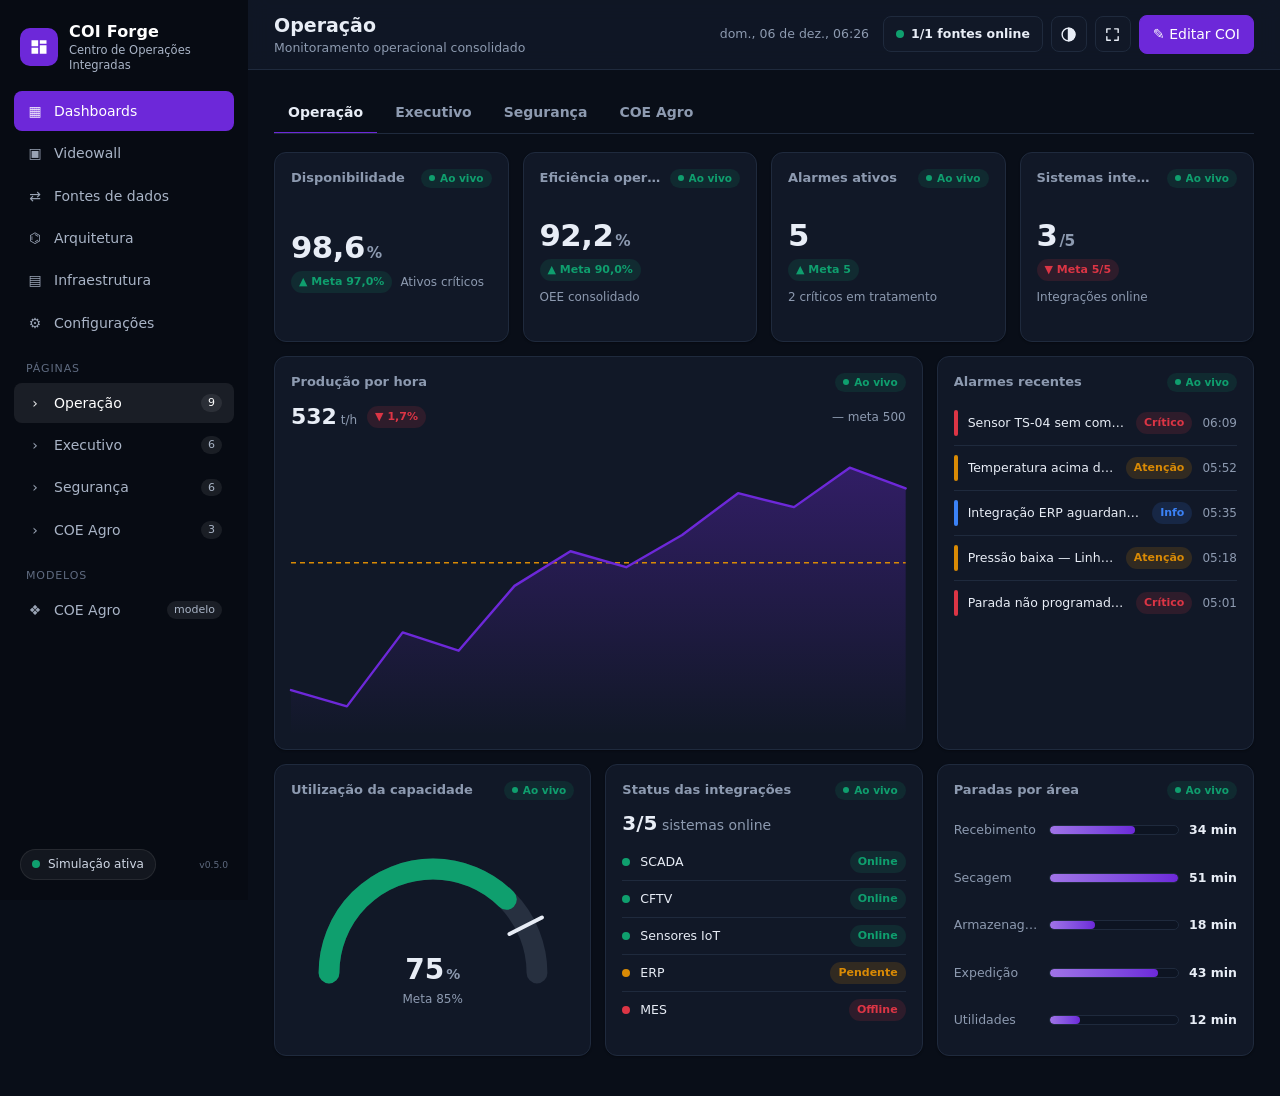
==== commit 7b4db845: "Add files via upload" ====
--- a/index.html
+++ b/index.html
@@ -1,8 +1,8 @@
 <!doctype html>
 <html lang="pt-BR">
 <!--
-  COI Forge v0.3.0 — arquivo único da aplicação.
-  Seções: estilos (<style>) · configuração padrão (#coi-defaults) · Store · DataHub · Widgets · Views · App
+  COI Forge v0.5.0 — arquivo único da aplicação.
+  Seções: estilos (<style>) · configuração padrão (#coi-defaults) · Store · Wall · DataHub · Widgets · Views · App
   Documentação completa: README.md
 -->
 <head>
@@ -85,6 +85,8 @@
 .nav button:hover, .page-list button:hover { background: #ffffff10; color: #fff; }
 .nav button.active { background: var(--accent); color: #fff; }
 .page-list button.active { background: #ffffff14; color: #fff; }
+.page-list a { display: flex; align-items: center; gap: 10px; width: 100%; padding: 10px 12px; border-radius: 8px; color: var(--sidebar-text); text-decoration: none; }
+.page-list a:hover { background: #ffffff10; color: #fff; }
 .page-list small { margin-left: auto; font-size: 11px; background: #ffffff14; padding: 1px 7px; border-radius: 99px; }
 .ico { width: 18px; text-align: center; opacity: .9; }
 .nav-label { display: block; font-size: 11px; text-transform: uppercase; letter-spacing: .08em; color: #5f6b80; padding: 0 12px 6px; }
@@ -331,14 +333,15 @@
 .field-inline select { width: auto; padding: 6px 8px; }
 .field-inline .check { margin: 0; }
 .wall-meta { font-size: 12px; margin-left: auto; }
-.wall-frame { background: #05070c; border-radius: 14px; padding: 14px; border: 1px solid #1c2433; }
+.wall-frame { background: var(--wallbg, #05070c); border-radius: 14px; padding: 14px; border: 1px solid #1c2433; }
 .wall {
-  display: grid; gap: 6px;
+  position: relative; display: grid; gap: var(--bezel, 6px); background: var(--wallbg, #05070c);
   grid-template-columns: repeat(var(--cols), minmax(0, 1fr));
-  aspect-ratio: calc(var(--cols) * 16) / calc(var(--rows) * 9);
-  max-height: calc(100vh - 220px); margin: 0 auto;
+  grid-template-rows: repeat(var(--rows), minmax(0, 1fr));
+  aspect-ratio: calc(var(--cols) * var(--ar, 16)) / calc(var(--rows) * var(--br, 9));
+  max-height: calc(100vh - 220px); max-width: 100%; margin: 0 auto;
 }
-.tile { position: relative; background: #0b111c; border: 2px solid #1b2232; border-radius: 4px; overflow: hidden; min-width: 0; min-height: 0; }
+.tile { position: relative; background: #0b111c; border: 1px solid #1b2232; border-radius: 3px; overflow: hidden; min-width: 0; min-height: 0; }
 .tile-screen { position: absolute; inset: 0; overflow: hidden; }
 .tile-label { position: absolute; top: 6px; left: 6px; z-index: 3; font-size: 10.5px; color: #cbd5e1; background: #000000a6; padding: 2px 7px; border-radius: 4px; max-width: calc(100% - 12px); white-space: nowrap; overflow: hidden; text-overflow: ellipsis; }
 .tile-label b { color: #fff; margin-right: 4px; }
@@ -353,7 +356,7 @@
 .no-signal { position: absolute; inset: 0; display: grid; place-items: center; color: #475569; font: 600 12px ui-monospace, Consolas, monospace; letter-spacing: .2em;
   background: repeating-linear-gradient(45deg, #0b111c 0 10px, #0e1522 10px 20px); }
 .wall-frame:fullscreen { padding: 0; border: 0; border-radius: 0; display: grid; place-items: center; background: #000; }
-.wall-frame:fullscreen .wall { width: 100vw; max-height: 100vh; gap: 4px; }
+.wall-frame:fullscreen .wall { width: 100vw; max-height: 100vh; }
 .wall-frame:fullscreen .tile-select { display: none; }
 
 /* ---------- drawer / toast ---------- */
@@ -469,6 +472,121 @@
   .src-meta { grid-template-columns: 1fr; }
 }
 
+/* =========================================================
+   v0.4 — layouts, playlists por tela, rotação e modo TV
+   ========================================================= */
+.wall-controls { flex-direction: column; align-items: stretch; gap: 12px; }
+.wall-row { display: flex; flex-wrap: wrap; align-items: center; gap: 10px; }
+.wall-row .grow { flex: 1; }
+.wall-row .check { margin: 0; }
+.wall-row .wall-meta { margin-left: auto; }
+.layout-select { min-width: 200px; max-width: 100%; padding: 7px 10px; border: 1px solid var(--border); border-radius: 8px; background: var(--surface-2); font-weight: 600; }
+.lbl { font-size: 12px; color: var(--muted); font-weight: 600; }
+.btn.sm { padding: 6px 10px; font-size: 12.5px; }
+.seg { display: inline-flex; flex-wrap: wrap; max-width: 100%; border: 1px solid var(--border); border-radius: 8px; overflow: hidden; }
+.seg button { border: 0; border-right: 1px solid var(--border); background: var(--surface); padding: 6px 10px; cursor: pointer; font-size: 12.5px; font-weight: 600; font-variant-numeric: tabular-nums; }
+.seg button:last-child { border-right: 0; }
+.seg button:hover { background: var(--accent-soft); }
+.seg button.active { background: var(--accent); color: #fff; }
+.tile-label .pl { color: #c4b5fd; margin-left: 6px; font-variant-numeric: tabular-nums; }
+.tile-prog { position: absolute; left: 0; right: 0; bottom: 0; height: 3px; background: #ffffff14; z-index: 3; }
+.tile-prog i { display: block; height: 100%; width: 0; background: var(--accent); transition: width 1s linear; }
+.tile-tools { position: absolute; left: 6px; right: 6px; bottom: 8px; z-index: 4; display: flex; gap: 6px; opacity: 0; transition: opacity .15s; }
+.tile:hover .tile-tools, .tile:focus-within .tile-tools, body.editing .tile-tools { opacity: 1; }
+.tile-tools select, .tile-tools .pl-info, .tile-tools .pl-btn { font-size: 11.5px; padding: 4px 8px; border-radius: 6px; border: 1px solid #334155; background: #0f172ae6; color: #e2e8f0; }
+.tile-tools select { flex: 1; min-width: 0; }
+.tile-tools .pl-info { flex: 1; min-width: 0; white-space: nowrap; overflow: hidden; text-overflow: ellipsis; }
+.tile-tools .pl-btn { flex: none; cursor: pointer; }
+.tile-tools .pl-btn:hover { border-color: var(--accent); }
+.tile-layer { position: absolute; inset: 0; opacity: 0; visibility: hidden; transition: opacity .5s, visibility .5s; }
+.tile-layer.on { opacity: 1; visibility: visible; }
+.tile-screen.enter { animation: tileIn .5s ease; }
+@keyframes tileIn { from { opacity: 0; } to { opacity: 1; } }
+.pl-sum { font-size: 12px; margin: 0 0 12px; }
+.pl-list { list-style: none; margin: 0 0 12px; padding: 0; display: grid; gap: 8px; }
+.pl-item { display: grid; grid-template-columns: 20px minmax(0, 1fr) 72px auto; gap: 8px; align-items: center; padding: 8px; border: 1px solid var(--border); border-radius: 10px; background: var(--surface-2); }
+.pl-item .n { font-weight: 700; color: var(--muted); text-align: center; }
+.pl-item select, .pl-item input { width: 100%; min-width: 0; padding: 7px 8px; border: 1px solid var(--border); border-radius: 8px; background: var(--surface); }
+.pl-item .acts { display: flex; gap: 4px; }
+.icon-btn:disabled { opacity: .35; cursor: not-allowed; }
+.rot-pill { display: inline-flex; align-items: center; gap: 7px; height: 36px; padding: 0 12px; border: 1px solid var(--border); background: var(--surface); color: var(--text); border-radius: 8px; cursor: pointer; font-size: 12.5px; font-weight: 600; white-space: nowrap; font-variant-numeric: tabular-nums; }
+.rot-pill:hover { border-color: var(--accent); }
+.rot-pages { display: grid; gap: 6px; margin: 0 0 14px; }
+.rot-pages .check { margin: 0; }
+.tv-exit { position: fixed; top: 14px; right: 14px; z-index: 70; opacity: 0; pointer-events: none; transition: opacity .2s; }
+body.tv.tv-ui .tv-exit { opacity: 1; pointer-events: auto; }
+body.tv { background: #000; overflow: hidden; }
+body.tv .app { display: block; }
+body.tv .sidebar, body.tv .topbar, body.tv .wall-controls { display: none !important; }
+body.tv .view { padding: 0; max-width: none; }
+body.tv .wall-frame { border: 0; border-radius: 0; padding: 0; min-height: 100vh; display: grid; place-items: center; background: #000; }
+body.tv .wall { width: min(100vw, calc(100vh * var(--cols) * var(--ar, 16) / (var(--rows) * var(--br, 9)))); max-height: 100vh; }
+body.tv .tile-tools { display: none; }
+body.tv .wall:not(.prog-tv) .tile-prog { display: none; }
+body.kiosk .sidebar, body.kiosk #editBtn, body.kiosk #themeBtn, body.kiosk .icon-btn.menu-btn { display: none !important; }
+body.kiosk .app { grid-template-columns: 1fr; }
+body.kiosk .view { max-width: none; }
+@media (max-width: 600px) {
+  .wall-row .layout-select { min-width: 0; flex: 1 1 calc(100% - 64px); }
+  .wall-row .grow { display: none; }
+  .rot-pill .t { max-width: 120px; overflow: hidden; text-overflow: ellipsis; }
+  .pl-item { grid-template-columns: 20px minmax(0, 1fr) 64px; }
+  .pl-item .acts { grid-column: 2 / -1; justify-content: flex-end; }
+}
+/* =========================================================
+   v0.4.1 — editor de layout do videowall
+   ========================================================= */
+.wall-look { padding-top: 10px; border-top: 1px solid var(--border); }
+.wall-look .field-inline { gap: 8px; font-weight: 600; font-size: 12.5px; }
+.wall-look input[type="range"] { width: 110px; accent-color: var(--accent); }
+.wall-look input[type="color"] { width: 38px; height: 28px; padding: 2px; border: 1px solid var(--border); border-radius: 6px; background: var(--surface-2); }
+.wall-look output { font-size: 12px; color: var(--muted); font-variant-numeric: tabular-nums; min-width: 38px; }
+.editor-bar { display: flex; flex-wrap: wrap; align-items: center; gap: 8px; padding: 10px 12px; margin-bottom: var(--gap);
+  border-radius: var(--radius); border: 1px dashed color-mix(in srgb, var(--accent) 60%, transparent); background: var(--accent-soft); }
+.editor-tag { font-size: 11px; font-weight: 800; letter-spacing: .12em; color: #fff; background: var(--accent); padding: 4px 9px; border-radius: 6px; }
+.editor-hint { flex: 1 1 380px; font-size: 11.5px; color: var(--muted); line-height: 1.45; }
+.cell-empty { position: relative; display: grid; place-items: center; border-radius: 3px; min-width: 0; min-height: 0;
+  color: #475569; font: 600 11px ui-monospace, Consolas, monospace; letter-spacing: .2em;
+  background: repeating-linear-gradient(45deg, #0b111c 0 10px, #0e1522 10px 20px); }
+.cell-empty button { width: 44px; height: 44px; border-radius: 50%; border: 1px dashed #64748b; background: #0f172acc; color: #cbd5e1; font-size: 22px; cursor: pointer; }
+.cell-empty button:hover { border-color: var(--accent); color: #fff; background: var(--accent); }
+.wall-cells { position: absolute; inset: 0; display: grid; pointer-events: none; z-index: 5; gap: var(--bezel, 6px);
+  grid-template-columns: repeat(var(--cols), minmax(0, 1fr)); grid-template-rows: repeat(var(--rows), minmax(0, 1fr)); }
+.wall-cells i { border: 1px dashed #ffffff22; border-radius: 3px; }
+.span-tag { margin-left: 6px; font-size: 10px; color: #93c5fd; font-variant-numeric: tabular-nums; }
+.tile-label .t-title { outline: none; }
+.wall.is-editing .tile-label { z-index: 6; pointer-events: auto; }
+.wall.is-editing .t-title[contenteditable] { cursor: text; border-bottom: 1px dashed #93c5fd88; padding: 0 2px; }
+.wall.is-editing .t-title[contenteditable]:focus { background: #1e293b; border-bottom-color: #93c5fd; }
+.wall.is-editing .tile { cursor: grab; touch-action: none; }
+.wall.is-editing .tile-screen { pointer-events: none; }
+.wall.is-editing .tile:hover, .wall.is-editing .tile:focus-visible { border-color: color-mix(in srgb, var(--accent) 70%, #fff); outline: none; }
+.wall.is-editing .tile.is-selected { border-color: var(--accent); box-shadow: 0 0 0 2px var(--accent), 0 0 24px color-mix(in srgb, var(--accent) 45%, transparent); z-index: 4; }
+.wall.is-editing .tile.is-dragging { opacity: .45; }
+.tile-edit { position: absolute; top: 6px; right: 6px; z-index: 7; display: flex; gap: 4px; opacity: .0; transition: opacity .15s; }
+.wall.is-editing .tile:hover .tile-edit, .wall.is-editing .tile.is-selected .tile-edit, .wall.is-editing .tile:focus-within .tile-edit { opacity: 1; }
+.tile-edit button, .te-handle { width: 26px; height: 26px; display: grid; place-items: center; border-radius: 6px; border: 1px solid #334155; background: #0f172ae6; color: #e2e8f0; font-size: 12px; cursor: pointer; }
+.te-handle { cursor: grab; font-size: 14px; }
+.tile-edit button:hover, .te-handle:hover { border-color: var(--accent); background: var(--accent); color: #fff; }
+.te-resize { position: absolute; right: 2px; bottom: 2px; z-index: 7; width: 22px; height: 22px; display: grid; place-items: center; border-radius: 6px 0 3px 0;
+  background: var(--accent); color: #fff; font-size: 13px; cursor: nwse-resize; touch-action: none; opacity: .85; }
+.wall-ghost { z-index: 8; pointer-events: none; border-radius: 4px; display: grid; place-items: center; font: 700 14px ui-monospace, Consolas, monospace; color: #fff; }
+.wall-ghost.ok { background: color-mix(in srgb, var(--good) 28%, transparent); border: 2px solid var(--good); }
+.wall-ghost.bad { background: color-mix(in srgb, var(--bad) 25%, transparent); border: 2px solid var(--bad); }
+.seams { position: absolute; inset: 0; pointer-events: none; z-index: 2; }
+.seam { position: absolute; background: var(--wallbg, #05070c); }
+.seam.v { top: 0; bottom: 0; width: var(--bezel, 6px); transform: translateX(-50%); }
+.seam.h { left: 0; right: 0; height: var(--bezel, 6px); transform: translateY(-50%); }
+.geo-row { display: grid; grid-template-columns: repeat(4, minmax(0, 1fr)); gap: 10px; }
+.geo-row .field { margin-bottom: 6px; }
+.tile-hdr { align-self: end; margin-bottom: 18px; }
+@media (max-width: 600px) {
+  .seg button { flex: 1 1 auto; }
+  .wall-row .wall-meta { white-space: normal; }
+  .geo-row { grid-template-columns: repeat(2, minmax(0, 1fr)); }
+  .editor-hint { display: none; }
+  .wall-look input[type="range"] { width: 80px; }
+}
 /* ---------- responsivo ---------- */
 @media (max-width: 1100px) {
   .view > .grid .widget.size-s { grid-column: span 6; }
@@ -534,11 +652,18 @@
         <div id="pageList" class="page-list"></div>
       </div>
 
+      <div class="nav-section">
+        <span class="nav-label">Modelos</span>
+        <div class="page-list">
+          <a href="agro/index.html" title="COE Agro: telas prontas para cooperativas agroindustriais"><span class="ico">❖</span>COE Agro<small>modelo</small></a>
+        </div>
+      </div>
+
       <div class="sidebar-foot">
         <button type="button" class="live" id="liveToggle" aria-pressed="true">
           <span class="pulse" aria-hidden="true"></span><span id="liveLabel">Dados simulados</span>
         </button>
-        <small>v0.3.0</small>
+        <small>v0.5.0</small>
       </div>
     </aside>
 
@@ -551,6 +676,7 @@
         </div>
         <div class="topbar-actions">
           <time class="clock" id="clock"></time>
+          <button type="button" class="rot-pill" id="rotPill" hidden><span aria-hidden="true">⟳</span><span class="t">Rotação</span></button>
           <button type="button" class="src-pill" id="srcPill"><span class="dot" aria-hidden="true"></span><span class="t">Fontes</span></button>
           <button type="button" class="icon-btn" id="themeBtn" aria-label="Alternar tema" title="Alternar tema"><svg viewBox="0 0 24 24"><circle cx="12" cy="12" r="9"/><path d="M12 3v18a9 9 0 0 0 0-18z" fill="currentColor"/></svg></button>
           <button type="button" class="icon-btn" id="fullBtn" aria-label="Tela cheia" title="Modo apresentação"><svg viewBox="0 0 24 24"><path d="M4 9V4h5M20 9V4h-5M4 15v5h5M20 15v5h-5"/></svg></button>
@@ -565,12 +691,13 @@
   <div class="scrim" id="scrim" hidden></div>
   <aside class="drawer" id="drawer" aria-hidden="true" aria-label="Painel de edição"></aside>
   <div class="toast" id="toast" role="status" aria-live="polite"></div>
+  <button type="button" class="btn primary tv-exit" id="tvExit">✕ Sair do modo TV</button>
   <input type="file" id="importFile" accept="application/json,.json" hidden>
 
   <!-- Configuração padrão: edite este JSON para mudar o conteúdo inicial da plataforma -->
   <script id="coi-defaults" type="application/json">
 {
-  "version": 3,
+  "version": 5,
   "settings": {
     "name": "COI Forge",
     "subtitle": "Centro de Operações Integradas",
@@ -927,32 +1054,386 @@
           }
         }
       ]
+    },
+    {
+      "id": "agro",
+      "name": "COE Agro",
+      "widgets": [
+        {
+          "id": "agro-geral",
+          "type": "embed",
+          "title": "COE Agro · Visão geral da unidade",
+          "w": 12,
+          "h": 7,
+          "props": {
+            "url": "agro/index.html?vw-embed=1&tela=geral"
+          }
+        },
+        {
+          "id": "agro-du",
+          "type": "embed",
+          "title": "COE Agro · Demais unidades",
+          "w": 6,
+          "h": 5,
+          "props": {
+            "url": "agro/index.html?vw-embed=1&tela=du-geral"
+          }
+        },
+        {
+          "id": "agro-cam",
+          "type": "embed",
+          "title": "COE Agro · Câmeras",
+          "w": 6,
+          "h": 5,
+          "props": {
+            "url": "agro/index.html?vw-embed=1&tela=cameras"
+          }
+        }
+      ]
     }
   ],
   "videowall": {
-    "rows": 2,
-    "cols": 3,
-    "labels": true,
-    "tiles": [
+    "activeLayout": "operacao-normal",
+    "layouts": [
       {
-        "source": "page:operacao"
+        "id": "operacao-normal",
+        "name": "Operação normal",
+        "rows": 2,
+        "cols": 4,
+        "labels": true,
+        "progressTv": false,
+        "aspect": "16:9",
+        "bezel": 6,
+        "seams": true,
+        "background": "#05070c",
+        "tiles": [
+          {
+            "id": "principal",
+            "x": 0,
+            "y": 0,
+            "w": 2,
+            "h": 2,
+            "title": "Visão operacional",
+            "header": true,
+            "fit": "contain",
+            "items": [
+              {
+                "source": "page:operacao",
+                "duration": 30
+              },
+              {
+                "source": "page:executivo",
+                "duration": 20
+              }
+            ]
+          },
+          {
+            "id": "producao",
+            "x": 2,
+            "y": 0,
+            "w": 1,
+            "h": 1,
+            "title": "",
+            "header": true,
+            "fit": "contain",
+            "items": [
+              {
+                "source": "widget:operacao:op-line-1",
+                "duration": 30
+              },
+              {
+                "source": "widget:operacao:op-bar-1",
+                "duration": 15
+              }
+            ]
+          },
+          {
+            "id": "cameras",
+            "x": 3,
+            "y": 0,
+            "w": 1,
+            "h": 1,
+            "title": "Câmeras",
+            "header": true,
+            "fit": "contain",
+            "items": [
+              {
+                "source": "widget:seguranca:sg-cam-1",
+                "duration": 10
+              },
+              {
+                "source": "widget:seguranca:sg-cam-2",
+                "duration": 10
+              },
+              {
+                "source": "widget:seguranca:sg-cam-3",
+                "duration": 10
+              },
+              {
+                "source": "widget:seguranca:sg-cam-4",
+                "duration": 10
+              }
+            ]
+          },
+          {
+            "id": "alarmes",
+            "x": 2,
+            "y": 1,
+            "w": 1,
+            "h": 1,
+            "title": "",
+            "header": true,
+            "fit": "contain",
+            "items": [
+              {
+                "source": "widget:operacao:op-alarms-1",
+                "duration": 30
+              }
+            ]
+          },
+          {
+            "id": "sistemas",
+            "x": 3,
+            "y": 1,
+            "w": 1,
+            "h": 1,
+            "title": "",
+            "header": true,
+            "fit": "contain",
+            "items": [
+              {
+                "source": "widget:operacao:op-status-1",
+                "duration": 20
+              },
+              {
+                "source": "widget:operacao:op-gauge-1",
+                "duration": 20
+              }
+            ]
+          }
+        ]
       },
       {
-        "source": "widget:operacao:op-line-1"
+        "id": "contingencia",
+        "name": "Contingência",
+        "rows": 2,
+        "cols": 2,
+        "labels": true,
+        "progressTv": false,
+        "aspect": "16:9",
+        "bezel": 6,
+        "seams": true,
+        "background": "#05070c",
+        "tiles": [
+          {
+            "id": "c1",
+            "x": 0,
+            "y": 0,
+            "w": 1,
+            "h": 1,
+            "title": "",
+            "header": true,
+            "fit": "contain",
+            "items": [
+              {
+                "source": "widget:operacao:op-alarms-1",
+                "duration": 30
+              }
+            ]
+          },
+          {
+            "id": "c2",
+            "x": 1,
+            "y": 0,
+            "w": 1,
+            "h": 1,
+            "title": "",
+            "header": true,
+            "fit": "contain",
+            "items": [
+              {
+                "source": "widget:seguranca:sg-alarms-1",
+                "duration": 30
+              }
+            ]
+          },
+          {
+            "id": "c3",
+            "x": 0,
+            "y": 1,
+            "w": 1,
+            "h": 1,
+            "title": "",
+            "header": true,
+            "fit": "contain",
+            "items": [
+              {
+                "source": "widget:operacao:op-status-1",
+                "duration": 30
+              }
+            ]
+          },
+          {
+            "id": "c4",
+            "x": 1,
+            "y": 1,
+            "w": 1,
+            "h": 1,
+            "title": "",
+            "header": true,
+            "fit": "contain",
+            "items": [
+              {
+                "source": "page:seguranca",
+                "duration": 30
+              }
+            ]
+          }
+        ]
       },
       {
-        "source": "widget:seguranca:sg-cam-1"
+        "id": "reuniao-turno",
+        "name": "Reunião de turno",
+        "rows": 2,
+        "cols": 2,
+        "labels": true,
+        "progressTv": true,
+        "aspect": "16:9",
+        "bezel": 6,
+        "seams": true,
+        "background": "#05070c",
+        "tiles": [
+          {
+            "id": "r1",
+            "x": 0,
+            "y": 0,
+            "w": 2,
+            "h": 1,
+            "title": "Indicadores do turno",
+            "header": true,
+            "fit": "contain",
+            "items": [
+              {
+                "source": "page:executivo",
+                "duration": 30
+              }
+            ]
+          },
+          {
+            "id": "r2",
+            "x": 0,
+            "y": 1,
+            "w": 1,
+            "h": 1,
+            "title": "",
+            "header": true,
+            "fit": "contain",
+            "items": [
+              {
+                "source": "widget:executivo:ex-table-1",
+                "duration": 30
+              }
+            ]
+          },
+          {
+            "id": "r3",
+            "x": 1,
+            "y": 1,
+            "w": 1,
+            "h": 1,
+            "title": "",
+            "header": true,
+            "fit": "contain",
+            "items": [
+              {
+                "source": "widget:operacao:op-line-1",
+                "duration": 30
+              },
+              {
+                "source": "widget:operacao:op-alarms-1",
+                "duration": 30
+              }
+            ]
+          }
+        ]
       },
       {
-        "source": "widget:operacao:op-alarms-1"
-      },
-      {
-        "source": "widget:operacao:op-status-1"
-      },
-      {
-        "source": "widget:seguranca:sg-cam-3"
+        "id": "sala-agro",
+        "name": "Sala COE Agro",
+        "rows": 2,
+        "cols": 3,
+        "aspect": "16:9",
+        "bezel": 6,
+        "seams": true,
+        "background": "#05070c",
+        "labels": true,
+        "progressTv": false,
+        "tiles": [
+          {
+            "id": "ag1",
+            "x": 0,
+            "y": 0,
+            "w": 2,
+            "h": 2,
+            "title": "Visão geral da unidade",
+            "header": true,
+            "fit": "contain",
+            "items": [
+              {
+                "source": "widget:agro:agro-geral",
+                "duration": 30
+              }
+            ]
+          },
+          {
+            "id": "ag2",
+            "x": 2,
+            "y": 0,
+            "w": 1,
+            "h": 1,
+            "title": "",
+            "header": true,
+            "fit": "contain",
+            "items": [
+              {
+                "source": "widget:agro:agro-du",
+                "duration": 30
+              }
+            ]
+          },
+          {
+            "id": "ag3",
+            "x": 2,
+            "y": 1,
+            "w": 1,
+            "h": 1,
+            "title": "",
+            "header": true,
+            "fit": "contain",
+            "items": [
+              {
+                "source": "widget:agro:agro-cam",
+                "duration": 30
+              },
+              {
+                "source": "widget:operacao:op-alarms-1",
+                "duration": 15
+              }
+            ]
+          }
+        ]
       }
     ]
+  },
+  "rotation": {
+    "enabled": false,
+    "pages": [
+      "operacao",
+      "executivo",
+      "seguranca"
+    ],
+    "interval": 30,
+    "resumeAfter": 60
   },
   "architecture": [
     {
@@ -1055,7 +1536,7 @@
   <script>
 "use strict";
 /*!
- * COI Forge v0.3.0 — plataforma web para Centros de Operações Integradas
+ * COI Forge v0.5.0 — plataforma web para Centros de Operações Integradas
  * Arquivo único: estrutura, estilos, configuração padrão e aplicação.
  * Licença MIT.
  */
@@ -1067,6 +1548,7 @@
 /* ==========================================================
    Store — persistência, migração e utilitários
    ========================================================== */
+/* @core-begin — U, Store e Wall não dependem do DOM (usados também pelo coi-tools.mjs) */
 const U = {
   esc(value) {
     return String(value ?? "").replace(/[&<>"']/g, c => ({ "&": "&amp;", "<": "&lt;", ">": "&gt;", '"': "&quot;", "'": "&#39;" }[c]));
@@ -1101,16 +1583,21 @@
     return prefix + "-" + Math.random().toString(36).slice(2, 8);
   },
   clone(o) { return JSON.parse(JSON.stringify(o)); },
-  isHttps(url) { return /^https:\/\/[^\s"'<>]+$/i.test(String(url || "").trim()); }
+  isHttps(url) { return /^https:\/\/[^\s"'<>]+$/i.test(String(url || "").trim()); },
+  // caminho do próprio site (ex.: agro/index.html?vw-embed=1&tela=geral), sem esquema, sem “..”
+  isLocal(url) {
+    const u = String(url || "").trim();
+    return !!u && !/^[a-z][a-z0-9+.-]*:/i.test(u) && !u.startsWith("//") && !/[\s"'<>\\]/.test(u) && !/(^|\/)\.\.(\/|$)/.test(u);
+  }
 };
 
 const Store = (() => {
-  const KEY = "coi-forge:state:v3";
-  const LEGACY = ["coi-forge:state:v2"];
+  const KEY = "coi-forge:state:v5";
+  const LEGACY = ["coi-forge:state:v4", "coi-forge:state:v3", "coi-forge:state:v2"];
   const SOURCE_TYPES = ["simulated", "rest", "websocket"];
 
   function valid(s) {
-    return !!s && (s.version === 2 || s.version === 3) && Array.isArray(s.pages) && s.pages.length > 0 &&
+    return !!s && [2, 3, 4, 5].includes(s.version) && Array.isArray(s.pages) && s.pages.length > 0 &&
       s.pages.every(p => p && typeof p.id === "string" && Array.isArray(p.widgets));
   }
 
@@ -1126,12 +1613,84 @@
     };
   }
 
+  /* ---------- videowall v4: layouts e playlists ---------- */
+  function sourceOk(src, pages) {
+    const [kind, a, b] = String(src || "").split(":");
+    const page = pages.find(p => p.id === a);
+    if (kind === "page") return !!page;
+    if (kind === "widget") return !!page && page.widgets.some(w => w.id === b);
+    return false;
+  }
+  function wallItem(x, pages) {
+    const source = x && typeof x.source === "string" ? x.source.slice(0, 200) : "none";
+    return { source: sourceOk(source, pages) ? source : "none", duration: U.clamp(Math.round(U.num(x && x.duration, 30)), 5, 3600) };
+  }
+  const ASPECTS = ["16:9", "16:10", "21:9", "4:3", "9:16"];
+  function wallTile(raw, pages, k) {
+    raw = raw || {};
+    // v3: { source } · v4: { items } · v5: { id, x, y, w, h, title, header, fit, items }
+    const list = Array.isArray(raw.items) ? raw.items : raw.source ? [{ source: raw.source }] : [];
+    const items = list.slice(0, 12).map(x => wallItem(x, pages));
+    return {
+      id: String(raw.id || "t" + (k + 1)).slice(0, 24),
+      x: Math.round(U.num(raw.x, 0)), y: Math.round(U.num(raw.y, 0)),
+      w: U.clamp(Math.round(U.num(raw.w, 1)), 1, 8), h: U.clamp(Math.round(U.num(raw.h, 1)), 1, 6),
+      title: String(raw.title || "").slice(0, 40),
+      header: raw.header !== false,
+      fit: raw.fit === "cover" ? "cover" : "contain",
+      items: items.length ? items : [{ source: "none", duration: 30 }]
+    };
+  }
+  function wallLayout(l, pages, i) {
+    l = l || {};
+    const rows = U.clamp(Math.round(U.num(l.rows, 2)), 1, 6), cols = U.clamp(Math.round(U.num(l.cols, 3)), 1, 8);
+    const src = Array.isArray(l.tiles) ? l.tiles : [];
+    const geo = src.some(t => t && typeof t.x === "number" && typeof t.y === "number");
+    // v3/v4: uma tela por posição (linha × coluna) → v5: retângulos 1 × 1
+    let tiles = geo ? src.map((t, k) => wallTile(t, pages, k))
+      : src.slice(0, rows * cols).map((t, k) => Object.assign(wallTile(t, pages, k), { x: k % cols, y: Math.floor(k / cols), w: 1, h: 1 }));
+    tiles = Wall.fit(tiles, rows, cols).tiles;
+    const seen = new Set();
+    tiles.forEach((t, k) => { let id = t.id, n = 2; while (seen.has(id)) id = t.id + "-" + n++; t.id = id; seen.add(id); });
+    return {
+      id: String(l.id || "layout-" + (i + 1)).slice(0, 40),
+      name: String(l.name || "Layout " + (i + 1)).slice(0, 40),
+      rows, cols,
+      aspect: ASPECTS.includes(l.aspect) ? l.aspect : "16:9",
+      bezel: U.clamp(Math.round(U.num(l.bezel, 6)), 0, 24),
+      seams: l.seams !== false,
+      background: /^#[0-9a-f]{6}$/i.test(l.background || "") ? l.background : "#05070c",
+      labels: l.labels !== false, progressTv: l.progressTv === true, tiles
+    };
+  }
+  function videowall(v, pages, defaults) {
+    let layouts;
+    if (v && Array.isArray(v.layouts) && v.layouts.length) layouts = v.layouts.slice(0, 20).map((l, i) => wallLayout(l, pages, i));
+    else if (v && (Array.isArray(v.tiles) || v.rows)) layouts = [wallLayout({ id: "principal", name: "Layout principal", rows: v.rows, cols: v.cols, labels: v.labels, tiles: v.tiles }, pages, 0)];
+    else layouts = defaults.videowall.layouts.map((l, i) => wallLayout(l, pages, i));
+    const seen = new Set();
+    layouts.forEach(l => { let id = l.id, n = 2; while (seen.has(id)) id = l.id + "-" + n++; l.id = id; seen.add(id); });
+    const active = v && layouts.some(l => l.id === v.activeLayout) ? v.activeLayout : layouts[0].id;
+    return { activeLayout: active, layouts };
+  }
+  function rotation(r, pages) {
+    r = r || {};
+    const ids = pages.map(p => p.id);
+    return {
+      enabled: r.enabled === true,
+      pages: (Array.isArray(r.pages) ? r.pages : ids).filter((id, i, a) => ids.includes(id) && a.indexOf(id) === i),
+      interval: U.clamp(Math.round(U.num(r.interval, 30)), 10, 3600),
+      resumeAfter: U.clamp(Math.round(U.num(r.resumeAfter, 60)), 10, 600)
+    };
+  }
+
   function normalize(s) {
     const defaults = window.COI_DEFAULTS;
     const out = Object.assign(U.clone(defaults), s);
-    out.version = 3;
+    out.version = 5;
     out.settings = Object.assign(U.clone(defaults.settings), s.settings || {});
-    out.videowall = Object.assign(U.clone(defaults.videowall), s.videowall || {});
+    out.videowall = videowall(s.videowall, out.pages, defaults);
+    out.rotation = rotation(s.rotation, out.pages);
     if (!Array.isArray(out.architecture)) out.architecture = [];
     if (!Array.isArray(out.assets)) out.assets = [];
     // v2 → v3: configurações antigas recebem as fontes padrão, sem vínculos
@@ -1175,8 +1734,134 @@
     return U.clone(window.COI_DEFAULTS);
   }
 
-  return { load, save, reset, valid, normalize, source, SOURCE_TYPES };
+  return { load, save, reset, valid, normalize, source, wallLayout, ASPECTS, SOURCE_TYPES };
 })();
+
+/* ==========================================================
+   Wall — playlists por tela, modelos de matriz e rotação
+   (cálculo puro, sem DOM; testado por "node coi-tools.mjs testar wall")
+   ========================================================== */
+const Wall = (() => {
+  const MIN = 5, MAX = 3600;
+  const duration = d => Math.min(MAX, Math.max(MIN, Math.round(Number(d) || 30)));
+
+  // Item atual de uma tela, calculado pelo tempo decorrido desde o início do ciclo
+  // (não por contador): se o navegador atrasar, a próxima verificação já corrige.
+  function current(items, elapsed) {
+    const list = Array.isArray(items) && items.length ? items : [{ source: "none", duration: 30 }];
+    if (list.length === 1) return { index: 0, item: list[0], remaining: null, progress: null, count: 1 };
+    const total = list.reduce((sum, it) => sum + duration(it.duration), 0);
+    let pos = ((elapsed % total) + total) % total;
+    for (let i = 0; i < list.length; i++) {
+      const d = duration(list[i].duration);
+      if (pos < d) return { index: i, item: list[i], remaining: d - pos, progress: pos / d, count: list.length };
+      pos -= d;
+    }
+    const last = list.length - 1;
+    return { index: last, item: list[last], remaining: 0, progress: 1, count: list.length };
+  }
+
+  /* ---------- geometria livre (v0.4.1) ----------
+     Cada tela é um retângulo { x, y, w, h } em células da matriz (1 célula = 1 monitor).
+     Telas não se sobrepõem; células sem tela ficam “sem sinal”. */
+  const PRESETS = [
+    { id: "2x2", name: "2×2", cols: 2, rows: 2 },
+    { id: "3x2", name: "3×2", cols: 3, rows: 2 },
+    { id: "3x3", name: "3×3", cols: 3, rows: 3 },
+    { id: "4x2", name: "4×2", cols: 4, rows: 2 },
+    { id: "4x3", name: "4×3", cols: 4, rows: 3 },
+    { id: "4x2-destaque", name: "4×2 destaque", cols: 4, rows: 2, rects: [[0, 0, 2, 2], [2, 0, 1, 1], [3, 0, 1, 1], [2, 1, 1, 1], [3, 1, 1, 1]] },
+    { id: "3x3-destaque", name: "3×3 destaque", cols: 3, rows: 3, rects: [[0, 0, 2, 2], [2, 0, 1, 1], [2, 1, 1, 1], [0, 2, 1, 1], [1, 2, 1, 1], [2, 2, 1, 1]] },
+    { id: "4x3-central", name: "4×3 central", cols: 4, rows: 3, rects: [[1, 0, 2, 2], [0, 0, 1, 1], [3, 0, 1, 1], [0, 1, 1, 1], [3, 1, 1, 1], [0, 2, 1, 1], [1, 2, 1, 1], [2, 2, 1, 1], [3, 2, 1, 1]] },
+    { id: "3x2-faixa", name: "3×2 faixa", cols: 3, rows: 2, rects: [[0, 0, 3, 1], [0, 1, 1, 1], [1, 1, 1, 1], [2, 1, 1, 1]] }
+  ];
+  const clone = o => JSON.parse(JSON.stringify(o));
+  const overlaps = (a, b) => a.x < b.x + b.w && b.x < a.x + a.w && a.y < b.y + b.h && b.y < a.y + a.h;
+  const inside = (r, rows, cols) => r.x >= 0 && r.y >= 0 && r.w >= 1 && r.h >= 1 && r.x + r.w <= cols && r.y + r.h <= rows;
+  const ordered = tiles => tiles.slice().sort((a, b) => a.y - b.y || a.x - b.x);
+  const hasContent = t => t.items.some(it => it.source !== "none");
+  function canPlace(tiles, r, rows, cols, ignoreId) {
+    return inside(r, rows, cols) && !tiles.some(t => t.id !== ignoreId && overlaps(t, r));
+  }
+  // Ajusta as telas a uma matriz: corta o que passa da borda e descarta sobreposições
+  function fit(tiles, rows, cols) {
+    const out = [];
+    let removed = 0;
+    ordered(tiles).forEach(t => {
+      const r = clone(t);
+      r.x = Math.max(0, r.x); r.y = Math.max(0, r.y);
+      r.w = Math.min(r.w, cols - r.x); r.h = Math.min(r.h, rows - r.y);
+      if (r.w < 1 || r.h < 1 || out.some(o => overlaps(o, r))) { if (hasContent(t)) removed++; return; }
+      out.push(r);
+    });
+    return { tiles: out, removed };
+  }
+  function freeCells(tiles, rows, cols) {
+    const cells = [];
+    for (let y = 0; y < rows; y++) for (let x = 0; x < cols; x++) {
+      if (!tiles.some(t => overlaps(t, { x, y, w: 1, h: 1 }))) cells.push({ x, y });
+    }
+    return cells;
+  }
+  function firstFree(tiles, rows, cols, w = 1, h = 1) {
+    for (let y = 0; y + h <= rows; y++) for (let x = 0; x + w <= cols; x++) {
+      if (canPlace(tiles, { x, y, w, h }, rows, cols)) return { x, y, w, h };
+    }
+    return null;
+  }
+  // Move uma tela; se o destino é exatamente outra tela do mesmo tamanho, troca as duas de lugar
+  function move(tiles, id, x, y, rows, cols) {
+    const t = tiles.find(o => o.id === id);
+    if (!t) return null;
+    const r = { x, y, w: t.w, h: t.h };
+    if (canPlace(tiles, r, rows, cols, id)) return tiles.map(o => o.id === id ? Object.assign(clone(o), { x, y }) : clone(o));
+    const other = tiles.find(o => o.id !== id && o.x === x && o.y === y && o.w === t.w && o.h === t.h);
+    if (other) return tiles.map(o => o.id === id ? Object.assign(clone(o), { x, y }) : o.id === other.id ? Object.assign(clone(o), { x: t.x, y: t.y }) : clone(o));
+    return null;
+  }
+  function resize(tiles, id, w, h, rows, cols) {
+    const t = tiles.find(o => o.id === id);
+    if (!t) return null;
+    const r = { x: t.x, y: t.y, w, h };
+    return canPlace(tiles, r, rows, cols, id) ? tiles.map(o => o.id === id ? Object.assign(clone(o), { w, h }) : clone(o)) : null;
+  }
+  // Divide uma tela mesclada em telas 1 × 1; a primeira mantém o conteúdo
+  function split(tiles, id, newId) {
+    const t = tiles.find(o => o.id === id);
+    if (!t || t.w * t.h === 1) return null;
+    const out = tiles.filter(o => o.id !== id).map(clone);
+    for (let y = t.y; y < t.y + t.h; y++) for (let x = t.x; x < t.x + t.w; x++) {
+      const first = x === t.x && y === t.y;
+      out.push(Object.assign(clone(t), { id: first ? t.id : newId(), x, y, w: 1, h: 1, title: first ? t.title : "",
+        items: first ? clone(t.items) : [{ source: "none", duration: 30 }] }));
+    }
+    return out;
+  }
+  // Aplica um modelo: os retângulos do modelo recebem o conteúdo das telas atuais na ordem de leitura
+  function preset(tiles, p, newId) {
+    const rects = p.rects || Array.from({ length: p.rows * p.cols }, (_, k) => [k % p.cols, Math.floor(k / p.cols), 1, 1]);
+    const src = ordered(tiles).filter(hasContent).concat(ordered(tiles).filter(t => !hasContent(t)));
+    const out = rects.map(([x, y, w, h], k) => {
+      const base = src[k] ? clone(src[k]) : { id: newId(), title: "", header: true, fit: "contain", items: [{ source: "none", duration: 30 }] };
+      return Object.assign(base, { x, y, w, h });
+    });
+    const lost = src.slice(rects.length).filter(hasContent).length;
+    return { tiles: out, lost };
+  }
+  function nextPage(ids, currentId) {
+    if (!ids.length) return null;
+    return ids[(ids.indexOf(currentId) + 1) % ids.length];
+  }
+
+  let epoch = Date.now();
+  return {
+    MIN, MAX, PRESETS, duration, current, nextPage,
+    overlaps, inside, ordered, canPlace, fit, freeCells, firstFree, move, resize, split, preset,
+    restart(now = Date.now()) { epoch = now; },
+    elapsed(now = Date.now()) { return (now - epoch) / 1000; }
+  };
+})();
+/* @core-end */
 
 /* ==========================================================
    DataHub — fontes de dados (REST, WebSocket, simulador)
@@ -1729,11 +2414,11 @@
   },
 
   embed: {
-    label: "Página externa", icon: "⧉", description: "Incorpora Power BI, Grafana ou outra URL https",
+    label: "Página externa", icon: "⧉", description: "Power BI, Grafana, telas do COE Agro ou outra página",
     defaults: { w: 6, h: 4, title: "Painel externo", props: { url: "" } },
-    fields: [{ key: "url", label: "URL (https)", type: "text" }],
+    fields: [{ key: "url", label: "URL https ou caminho do site (ex.: agro/index.html?vw-embed=1&tela=geral)", type: "text" }],
     render(w) {
-      if (!U.isHttps(w.props.url)) return `<div class="empty">Informe uma URL https publicável (ex.: link de incorporação do Power BI ou Grafana).</div>`;
+      if (!U.isHttps(w.props.url) && !U.isLocal(w.props.url)) return `<div class="empty">Informe uma URL https publicável (Power BI, Grafana) ou um caminho do próprio site, como uma tela do COE Agro: agro/index.html?vw-embed=1&amp;tela=geral.</div>`;
       return `<iframe class="embed" src="${U.esc(w.props.url)}" title="${U.esc(w.title)}" loading="lazy" referrerpolicy="no-referrer" sandbox="allow-scripts allow-same-origin allow-popups allow-forms"></iframe>`;
     }
   }
@@ -1935,6 +2620,8 @@
         <button type="button" class="btn" data-action="page-add">＋ Nova página</button>
         <button type="button" class="btn" data-action="page-rename">Renomear página</button>
         <button type="button" class="btn danger" data-action="page-del" ${state.pages.length < 2 ? "disabled" : ""}>Excluir página</button>
+        <button type="button" class="btn" data-action="undo" ${ui.hist && ui.hist.past ? "" : "disabled"} title="Desfazer (Ctrl+Z)">↶ Desfazer</button>
+        <button type="button" class="btn" data-action="redo" ${ui.hist && ui.hist.future ? "" : "disabled"} title="Refazer (Ctrl+Shift+Z)">↷ Refazer</button>
         <span class="hint">Arraste os cards para reordenar e use o canto inferior direito para redimensionar.</span>
       </div>` : "";
     const body = page.widgets.length ? Views.grid(page, ui.editing) : `<div class="empty-page">
@@ -1964,40 +2651,157 @@
     return `<div class="no-signal"><span>SEM SINAL</span></div>`;
   },
 
+  sourceOptions(state, sel) {
+    let html = `<option value="none" ${sel === "none" ? "selected" : ""}>Sem sinal</option><optgroup label="Páginas completas">`;
+    html += state.pages.map(p => `<option value="page:${U.esc(p.id)}" ${sel === "page:" + p.id ? "selected" : ""}>${U.esc(p.name)}</option>`).join("") + `</optgroup>`;
+    state.pages.forEach(p => {
+      if (!p.widgets.length) return;
+      html += `<optgroup label="Widgets · ${U.esc(p.name)}">` + p.widgets.map(w => {
+        const v = `widget:${p.id}:${w.id}`;
+        return `<option value="${U.esc(v)}" ${sel === v ? "selected" : ""}>${U.esc(w.title)}</option>`;
+      }).join("") + `</optgroup>`;
+    });
+    return html;
+  },
+
+  activeLayout(state, ui) {
+    const v = state.videowall;
+    return v.layouts.find(l => l.id === (ui && ui.tvLayout)) || v.layouts.find(l => l.id === v.activeLayout) || v.layouts[0];
+  },
+
+  hasEmbed(state, source) {
+    const [kind, a, b] = String(source || "").split(":");
+    const page = state.pages.find(p => p.id === a);
+    if (!page) return false;
+    if (kind === "page") return page.widgets.some(w => w.type === "embed");
+    if (kind === "widget") return page.widgets.some(w => w.id === b && w.type === "embed");
+    return false;
+  },
+
+  // Playlists com painel externo (até 4 itens) ficam montadas e alternam por visibilidade,
+  // para o Power BI/Grafana não recarregar a cada troca.
+  mounted(state, tile) {
+    const n = tile.items.length;
+    return n > 1 && n <= 4 && tile.items.some(it => Views.hasEmbed(state, it.source));
+  },
+
+  tileScreen(state, tile, cur) {
+    if (Views.mounted(state, tile)) {
+      return tile.items.map((it, k) => `<div class="tile-layer ${k === cur.index ? "on" : ""}" data-layer="${k}">${Views.tileContent(state, it.source)}</div>`).join("");
+    }
+    return Views.tileContent(state, cur.item.source);
+  },
+
+  tileTitle(state, tile, cur) {
+    return tile.title || Views.sourceName(state, cur.item.source);
+  },
+
+  tileLabel(state, n, tile, cur, editing) {
+    const pl = cur.count > 1 ? `<span class="pl">${cur.index + 1}/${cur.count} · ${Math.max(1, Math.ceil(cur.remaining))} s</span>` : "";
+    const size = tile.w * tile.h > 1 ? `<span class="span-tag">${tile.w}×${tile.h}</span>` : "";
+    const title = editing
+      ? `<span class="t-title" contenteditable="plaintext-only" spellcheck="false" data-title-for="${U.esc(tile.id)}" title="Clique para renomear (vazio = nome automático)">${U.esc(tile.title || Views.sourceName(state, cur.item.source))}</span>`
+      : `<span class="t-title">${U.esc(Views.tileTitle(state, tile, cur))}</span>`;
+    return `<b>TV ${String(n).padStart(2, "0")}</b> ${title}${size}${pl}`;
+  },
+
+  aspect(L) {
+    const [a, b] = String(L.aspect || "16:9").split(":").map(Number);
+    return { a: a || 16, b: b || 9 };
+  },
+
+  // Linhas das emendas entre monitores dentro de uma tela mesclada
+  seams(L, tile) {
+    if (!L.seams || tile.w * tile.h === 1) return "";
+    let html = "";
+    for (let k = 1; k < tile.w; k++) html += `<i class="seam v" style="left:${(k / tile.w * 100).toFixed(4)}%"></i>`;
+    for (let k = 1; k < tile.h; k++) html += `<i class="seam h" style="top:${(k / tile.h * 100).toFixed(4)}%"></i>`;
+    return `<div class="seams" aria-hidden="true">${html}</div>`;
+  },
+
+  tileHTML(state, L, tile, n, el, editing, selected) {
+    const cur = Wall.current(tile.items, el);
+    const tools = editing
+      ? `<div class="tile-edit" contenteditable="false">
+          <span class="te-handle" data-wall-drag="${U.esc(tile.id)}" title="Arraste para mover (setas do teclado também)">⠿</span>
+          <button type="button" data-action="tile-cfg" data-tile="${U.esc(tile.id)}" title="Configurar tela e playlist" aria-label="Configurar tela">⚙</button>
+          <button type="button" data-action="tile-dup" data-tile="${U.esc(tile.id)}" title="Duplicar (Ctrl+D)" aria-label="Duplicar tela">⧉</button>
+          ${tile.w * tile.h > 1 ? `<button type="button" data-action="tile-split" data-tile="${U.esc(tile.id)}" title="Dividir em telas 1×1" aria-label="Dividir tela">⊞</button>` : ""}
+          <button type="button" data-action="tile-del" data-tile="${U.esc(tile.id)}" title="Remover (Del)" aria-label="Remover tela">✕</button>
+        </div>
+        <span class="te-resize" data-wall-resize="${U.esc(tile.id)}" title="Arraste para redimensionar (Shift + setas também)">⤡</span>`
+      : `<div class="tile-tools">${cur.count > 1
+          ? `<span class="pl-info">Playlist · ${cur.count} conteúdos</span>`
+          : `<label class="sr-only" for="ts-${U.esc(tile.id)}">Fonte da TV ${n}</label><select id="ts-${U.esc(tile.id)}" data-action="tile-src" data-tile="${U.esc(tile.id)}">${Views.sourceOptions(state, tile.items[0].source)}</select>`}
+          <button type="button" class="pl-btn" data-action="tile-cfg" data-tile="${U.esc(tile.id)}">⚙ Playlist</button></div>`;
+    return `<div class="tile fit-${tile.fit} ${selected ? "is-selected" : ""}" data-tile-id="${U.esc(tile.id)}" tabindex="${editing ? 0 : -1}"
+        style="grid-column:${tile.x + 1} / span ${tile.w};grid-row:${tile.y + 1} / span ${tile.h}">
+        ${L.labels && tile.header ? `<div class="tile-label">${Views.tileLabel(state, n, tile, cur, editing)}</div>` : ""}
+        <div class="tile-screen" data-cur="${cur.index}">${Views.tileScreen(state, tile, cur)}</div>
+        ${Views.seams(L, tile)}
+        ${cur.count > 1 ? `<div class="tile-prog"><i style="width:${(cur.progress * 100).toFixed(1)}%"></i></div>` : ""}
+        ${tools}
+      </div>`;
+  },
+
+  wallGrid(state, L, ui) {
+    const el = Wall.elapsed(), editing = ui.editing && !ui.tv, { a, b } = Views.aspect(L);
+    const tiles = Wall.ordered(L.tiles).map((t, k) => Views.tileHTML(state, L, t, k + 1, el, editing, editing && ui.wallSel === t.id)).join("");
+    const empty = Wall.freeCells(L.tiles, L.rows, L.cols).map(c => `<div class="cell-empty" style="grid-column:${c.x + 1};grid-row:${c.y + 1}">
+        ${editing ? `<button type="button" data-action="tile-add" data-x="${c.x}" data-y="${c.y}" title="Criar tela nesta posição">＋</button>` : `<span>SEM SINAL</span>`}</div>`).join("");
+    const cells = editing ? `<div class="wall-cells" aria-hidden="true">${Array.from({ length: L.rows * L.cols }, () => "<i></i>").join("")}</div>` : "";
+    return `<div class="wall ${L.labels ? "labeled" : ""} ${L.progressTv ? "prog-tv" : ""} ${editing ? "is-editing" : ""}" id="wall" data-layout="${U.esc(L.id)}"
+      style="--cols:${L.cols};--rows:${L.rows};--ar:${a};--br:${b};--bezel:${L.bezel}px;--wallbg:${U.esc(L.background)}">${cells}${empty}${tiles}<div class="wall-ghost" id="wallGhost" hidden></div></div>`;
+  },
+
   videowall(state, ui) {
-    const vw = state.videowall, total = vw.rows * vw.cols;
-    const opts = (sel) => {
-      let html = `<option value="none" ${sel === "none" ? "selected" : ""}>Sem sinal</option><optgroup label="Páginas completas">`;
-      html += state.pages.map(p => `<option value="page:${U.esc(p.id)}" ${sel === "page:" + p.id ? "selected" : ""}>${U.esc(p.name)}</option>`).join("") + `</optgroup>`;
-      state.pages.forEach(p => {
-        if (!p.widgets.length) return;
-        html += `<optgroup label="Widgets · ${U.esc(p.name)}">` + p.widgets.map(w => {
-          const v = `widget:${p.id}:${w.id}`;
-          return `<option value="${U.esc(v)}" ${sel === v ? "selected" : ""}>${U.esc(w.title)}</option>`;
-        }).join("") + `</optgroup>`;
-      });
-      return html;
-    };
-    const num = (n, max, key) => Array.from({ length: max }, (_, i) =>
-      `<option value="${i + 1}" ${n === i + 1 ? "selected" : ""}>${i + 1}</option>`).join("");
-    let tiles = "";
-    for (let i = 0; i < total; i++) {
-      const src = (vw.tiles[i] || {}).source || "none";
-      tiles += `<div class="tile">
-        ${vw.labels ? `<div class="tile-label"><b>TV ${String(i + 1).padStart(2, "0")}</b> ${U.esc(Views.sourceName(state, src))}</div>` : ""}
-        <div class="tile-screen">${Views.tileContent(state, src)}</div>
-        <label class="tile-select"><span class="sr-only">Fonte da TV ${i + 1}</span>
-          <select data-action="tile-src" data-index="${i}">${opts(src)}</select></label>
-      </div>`;
-    }
+    const v = state.videowall, L = Views.activeLayout(state, ui), editing = ui.editing && !ui.tv;
+    const layoutOpts = v.layouts.map(l => `<option value="${U.esc(l.id)}" ${l.id === L.id ? "selected" : ""}>${U.esc(l.name)}</option>`).join("");
+    const num = (n, max) => Array.from({ length: max }, (_, i) => `<option value="${i + 1}" ${n === i + 1 ? "selected" : ""}>${i + 1}</option>`).join("");
+    const pres = Wall.PRESETS.map(p => `<button type="button" data-action="wall-preset" data-preset="${p.id}"
+      class="${!p.rects && p.cols === L.cols && p.rows === L.rows && L.tiles.length === p.cols * p.rows && L.tiles.every(t => t.w * t.h === 1) ? "active" : ""}" title="Aplicar modelo ${p.name}">${p.name}</button>`).join("");
+    const playlists = L.tiles.filter(t => t.items.length > 1).length, merged = L.tiles.filter(t => t.w * t.h > 1).length;
+    const free = Wall.freeCells(L.tiles, L.rows, L.cols).length;
+    const hist = ui.hist || { past: 0, future: 0 };
+    const editbar = editing ? `<div class="editor-bar" role="toolbar" aria-label="Editor do videowall">
+        <span class="editor-tag">MODO EDIÇÃO</span>
+        <button type="button" class="btn primary sm" data-action="tile-add">＋ Adicionar tela</button>
+        <button type="button" class="btn sm" data-action="undo" ${hist.past ? "" : "disabled"} title="Desfazer (Ctrl+Z)">↶ Desfazer</button>
+        <button type="button" class="btn sm" data-action="redo" ${hist.future ? "" : "disabled"} title="Refazer (Ctrl+Shift+Z)">↷ Refazer</button>
+        <button type="button" class="btn sm" data-action="layout-restore" title="Voltar este layout ao padrão">Restaurar layout</button>
+        <span class="editor-hint">Clique no nome da TV para renomear · ⠿ move (soltar sobre outra tela do mesmo tamanho troca as duas) · ⤡ redimensiona e mescla monitores · ⊞ divide · ⧉ duplica · ✕ remove · ＋ cria tela em célula vazia · teclado: setas movem, Shift+setas redimensionam, Del remove, Ctrl+D duplica</span>
+      </div>` : "";
+    const look = `<div class="wall-row wall-look">
+          <label class="field-inline">Monitor <select data-action="wall-aspect">${Store.ASPECTS.map(x => `<option ${x === L.aspect ? "selected" : ""}>${x}</option>`).join("")}</select></label>
+          <label class="field-inline">Moldura <input type="range" min="0" max="24" value="${L.bezel}" data-action="wall-bezel" aria-label="Espessura da moldura entre monitores"><output>${L.bezel} px</output></label>
+          <label class="field-inline">Fundo <input type="color" value="${U.esc(L.background)}" data-action="wall-bg" aria-label="Cor de fundo do videowall"></label>
+          <label class="check"><input type="checkbox" data-action="wall-seams" ${L.seams ? "checked" : ""}> Emendas nas telas mescladas</label>
+          <label class="check"><input type="checkbox" data-action="wall-labels" ${L.labels ? "checked" : ""}> Identificar telas</label>
+          <label class="check"><input type="checkbox" data-action="wall-progtv" ${L.progressTv ? "checked" : ""}> Progresso no modo TV</label>
+        </div>`;
     return `<section class="card wall-controls">
-        <div class="field-inline"><label>Linhas <select data-action="wall-rows">${num(vw.rows, 4)}</select></label>
-        <label>Colunas <select data-action="wall-cols">${num(vw.cols, 6)}</select></label>
-        <label class="check"><input type="checkbox" data-action="wall-labels" ${vw.labels ? "checked" : ""}> Identificar telas</label></div>
-        <div class="wall-meta muted">${total} telas · proporção 16:9 por tela</div>
-        <button type="button" class="btn primary" data-action="wall-tv">▶ Modo TV</button>
+        <div class="wall-row">
+          <label class="lbl" for="wallLayout">Layout</label>
+          <select id="wallLayout" class="layout-select" data-action="layout-select">${layoutOpts}</select>
+          <button type="button" class="btn sm" data-action="layout-new">＋ Novo</button>
+          <button type="button" class="btn sm" data-action="layout-dup">Duplicar</button>
+          <button type="button" class="btn sm" data-action="layout-rename">Renomear</button>
+          <button type="button" class="btn sm danger" data-action="layout-del" ${v.layouts.length < 2 ? "disabled" : ""}>Excluir</button>
+          <span class="grow"></span>
+          ${editing ? "" : `<button type="button" class="btn sm" data-action="edit-on" title="Editar a montagem do videowall">✎ Editar layout</button>`}
+          <button type="button" class="btn sm" data-action="tv-link" title="Copia o endereço que abre este layout direto no modo TV">Copiar link do modo TV</button>
+          <button type="button" class="btn primary" data-action="wall-tv">▶ Modo TV</button>
+        </div>
+        <div class="wall-row">
+          <div class="field-inline"><label>Linhas <select data-action="wall-rows">${num(L.rows, 6)}</select></label>
+          <label>Colunas <select data-action="wall-cols">${num(L.cols, 8)}</select></label></div>
+          <span class="lbl">Modelos</span><div class="seg" role="group" aria-label="Modelos de matriz">${pres}</div>
+          <span class="wall-meta muted">${L.rows * L.cols} monitores · ${L.tiles.length} telas · ${merged} mescladas · ${playlists} com playlist · ${free} livres · ${U.esc(L.aspect)}</span>
+        </div>
+        ${look}
       </section>
-      <section class="wall-frame"><div class="wall ${vw.labels ? "labeled" : ""}" id="wall" style="--cols:${vw.cols};--rows:${vw.rows}">${tiles}</div></section>`;
+      ${editbar}
+      <section class="wall-frame" style="--wallbg:${U.esc(L.background)}">${Views.wallGrid(state, L, ui)}</section>`;
   },
 
   editableTable(coll, rows, cols, editing) {
@@ -2160,6 +2964,16 @@
         <label class="field">Intervalo de atualização (segundos)<input type="number" min="2" max="60" data-setting="refresh" value="${U.esc(s.refresh)}"></label>
         <p class="muted">Pausar a simulação interrompe os widgets com “Simular” ativo e as fontes do tipo Simulador. Fontes REST e WebSocket continuam ativas — gerencie-as em <strong>Fontes de dados</strong>.</p>
       </section>
+      <section class="card"><h2>Rotação de páginas</h2>
+        <label class="check"><input type="checkbox" data-rot="enabled" ${state.rotation.enabled ? "checked" : ""}> Alternar páginas automaticamente no dashboard</label>
+        <div class="group-title">Páginas na rotação</div>
+        <div class="rot-pages">${state.pages.map(p => `<label class="check"><input type="checkbox" data-rot="page" value="${U.esc(p.id)}" ${state.rotation.pages.includes(p.id) ? "checked" : ""}> ${U.esc(p.name)}</label>`).join("")}</div>
+        <div class="field-row">
+          <label class="field">Intervalo (s)<input type="number" min="10" max="3600" data-rot="interval" value="${U.esc(state.rotation.interval)}"></label>
+          <label class="field">Retomar após (s)<input type="number" min="10" max="600" data-rot="resumeAfter" value="${U.esc(state.rotation.resumeAfter)}"></label>
+        </div>
+        <p class="muted">Funciona fora do modo de edição, com ao menos 2 páginas selecionadas. Qualquer clique, rolagem ou tecla pausa a rotação, que retoma sozinha após o tempo definido. Para abrir direto em apresentação: <code>?view=dashboard&amp;rotate=1</code>.</p>
+      </section>
       <section class="card"><h2>Configuração</h2>
         <p class="muted">Todas as alterações ficam salvas neste navegador. Exporte o JSON para versionar no repositório ou compartilhar com a equipe.</p>
         <div class="btn-row">
@@ -2182,7 +2996,7 @@
   const $$ = (s, root = document) => [...root.querySelectorAll(s)];
 
   let state = Store.load();
-  const ui = { view: "dashboard", editing: false, drawer: null };
+  const ui = { view: "dashboard", editing: false, drawer: null, tv: false, tvLayout: null, kiosk: false };
   let simTimer = null, dragId = null, saveTimer = null;
 
   const VIEW_META = {
@@ -2202,10 +3016,49 @@
     const page = state.pages.find(p => p.id === pageId);
     return page ? { page, widget: page.widgets.find(w => w.id === id), index: page.widgets.findIndex(w => w.id === id) } : {};
   }
+  /* ---------- histórico: desfazer / refazer (v0.4.1) ---------- */
+  const HIST_MAX = 40;
+  const hist = { past: [], future: [], last: "" };
+  const snap = () => { const { activePage, ...rest } = state; return JSON.stringify(rest); };
+  function track() {
+    const now = snap();
+    if (now === hist.last) return;
+    if (hist.last) { hist.past.push(hist.last); if (hist.past.length > HIST_MAX) hist.past.shift(); }
+    hist.future = []; hist.last = now;
+    syncHist();
+  }
+  function syncHist() {
+    ui.hist = { past: hist.past.length, future: hist.future.length };
+    $$('[data-action="undo"]').forEach(b => (b.disabled = !hist.past.length));
+    $$('[data-action="redo"]').forEach(b => (b.disabled = !hist.future.length));
+  }
+  function restoreSnap(json) {
+    const page = state.activePage;
+    state = Object.assign(JSON.parse(json), { activePage: page });
+    if (!state.pages.some(p => p.id === state.activePage)) state.activePage = state.pages[0].id;
+    hist.last = json;
+    Store.save(state);
+    if (ui.wallSel && !currentLayout().tiles.some(t => t.id === ui.wallSel)) ui.wallSel = null;
+    closeDrawer(); restartSimulation(); render(); syncHist();
+  }
+  function undo() {
+    clearTimeout(saveTimer); track();
+    if (!hist.past.length) { toast("Nada para desfazer."); return; }
+    hist.future.push(hist.last);
+    restoreSnap(hist.past.pop());
+    toast("Alteração desfeita.");
+  }
+  function redo() {
+    if (!hist.future.length) { toast("Nada para refazer."); return; }
+    hist.past.push(hist.last);
+    restoreSnap(hist.future.pop());
+    toast("Alteração refeita.");
+  }
+
   function save(immediate) {
     clearTimeout(saveTimer);
-    if (immediate) Store.save(state);
-    else saveTimer = setTimeout(() => Store.save(state), 250);
+    if (immediate) { Store.save(state); track(); }
+    else saveTimer = setTimeout(() => { Store.save(state); track(); }, 250);
   }
   function toast(msg, tone = "") {
     const t = $("#toast");
@@ -2318,6 +3171,8 @@
   /* ---------- render ---------- */
   function render() {
     applyTheme();
+    document.body.classList.toggle("tv", ui.tv);
+    document.body.classList.toggle("kiosk", ui.kiosk);
     document.body.classList.toggle("editing", ui.editing);
     $("#editBtn").textContent = ui.editing ? "✓ Concluir edição" : "✎ Editar COI";
     $("#editBtn").setAttribute("aria-pressed", String(ui.editing));
@@ -2333,6 +3188,7 @@
     updateClocks();
     updateLive();
     if (ui.view === "videowall") requestAnimationFrame(fitStages);
+    rotTick();
   }
 
   function rerenderWidget(pageId, id) {
@@ -2346,17 +3202,328 @@
   }
 
   /* ---------- videowall: escala das telas ---------- */
-  function fitStages() {
-    $$(".tile-screen").forEach(screen => {
-      const stage = screen.querySelector(".stage");
-      if (!stage) return;
+  function fitScreen(screen) {
+    const cover = !!screen.closest(".fit-cover");
+    screen.querySelectorAll(".stage").forEach(stage => {
       stage.style.transform = "none";
+      // widget: o palco assume a proporção da tela (inclusive telas mescladas), sem faixas vazias
+      if (stage.classList.contains("stage-widget") && screen.clientHeight) {
+        // páginas incorporadas (ex.: telas do COE Agro) precisam de uma área virtual grande para usar o layout de desktop
+        const base = stage.querySelector("iframe.embed") ? 900 : 360;
+        stage.style.height = base + "px";
+        stage.style.width = Math.round(base * screen.clientWidth / screen.clientHeight) + "px";
+      }
       const sw = stage.offsetWidth, sh = stage.offsetHeight;
-      if (!sw || !sh) return;
-      const s = Math.min(screen.clientWidth / sw, screen.clientHeight / sh);
+      if (!sw || !sh || !screen.clientWidth) return;
+      const s = (cover ? Math.max : Math.min)(screen.clientWidth / sw, screen.clientHeight / sh);
       const x = (screen.clientWidth - sw * s) / 2, y = (screen.clientHeight - sh * s) / 2;
       stage.style.transform = `translate(${x}px, ${y}px) scale(${s})`;
     });
+  }
+  function fitStages() { $$(".tile-screen").forEach(fitScreen); }
+
+  /* ---------- videowall: playlists e editor de layout (v0.4.1) ---------- */
+  function currentLayout() { return Views.activeLayout(state, ui); }
+  const newTileId = () => "t" + Math.random().toString(36).slice(2, 8);
+  const blankTile = r => Object.assign({ id: newTileId(), title: "", header: true, fit: "contain", items: [{ source: "none", duration: 30 }] }, r);
+  const findTile = id => currentLayout().tiles.find(t => t.id === id);
+
+  // A cada segundo: troca apenas as telas cujo item mudou; as demais não são tocadas.
+  function wallTick() {
+    if (ui.view !== "videowall" || wallDrag) return;
+    const wall = $("#wall"), L = currentLayout();
+    if (!wall || wall.dataset.layout !== L.id) return;
+    const el = Wall.elapsed(), editing = ui.editing && !ui.tv;
+    Wall.ordered(L.tiles).forEach((tile, k) => {
+      const node = wall.querySelector(`.tile[data-tile-id="${CSS.escape(tile.id)}"]`);
+      if (!node) return;
+      const cur = Wall.current(tile.items, el);
+      const screen = node.querySelector(".tile-screen");
+      if (+screen.dataset.cur !== cur.index) {
+        screen.dataset.cur = cur.index;
+        const layers = screen.querySelectorAll(":scope > .tile-layer");
+        if (layers.length) layers.forEach((ly, n) => ly.classList.toggle("on", n === cur.index));
+        else {
+          screen.innerHTML = Views.tileScreen(state, tile, cur);
+          screen.classList.remove("enter"); void screen.offsetWidth; screen.classList.add("enter");
+          fitScreen(screen);
+          updateClocks();
+        }
+      }
+      const lab = node.querySelector(".tile-label");
+      // não reescreve o nome enquanto ele está sendo editado
+      if (lab && !(editing && lab.contains(document.activeElement))) lab.innerHTML = Views.tileLabel(state, k + 1, tile, cur, editing);
+      const bar = node.querySelector(".tile-prog i");
+      if (bar) {
+        const pct = cur.progress * 100, prev = parseFloat(bar.style.width) || 0;
+        if (pct < prev) { bar.style.transition = "none"; bar.style.width = pct.toFixed(1) + "%"; void bar.offsetWidth; bar.style.transition = ""; }
+        else bar.style.width = pct.toFixed(1) + "%";
+      }
+    });
+  }
+
+  function setMatrix(L, rows, cols, ask) {
+    rows = U.clamp(rows, 1, 6); cols = U.clamp(cols, 1, 8);
+    if (rows === L.rows && cols === L.cols) return false;
+    const res = Wall.fit(L.tiles, rows, cols);
+    if (ask && res.removed && !confirm(`${res.removed} tela(s) com conteúdo ficarão fora da nova matriz e serão removidas. Continuar?`)) return false;
+    L.tiles = res.tiles; L.rows = rows; L.cols = cols;
+    return true;
+  }
+
+  function wallCommit(msg) {
+    save(true); render();
+    if (msg) toast(msg);
+  }
+  function selectTile(id, focus) {
+    ui.wallSel = id || null;
+    $$("#wall .tile").forEach(n => n.classList.toggle("is-selected", n.dataset.tileId === ui.wallSel));
+    if (focus && id) { const n = $(`#wall .tile[data-tile-id="${CSS.escape(id)}"]`); if (n) n.focus({ preventScroll: true }); }
+  }
+  function addTile(x, y) {
+    const L = currentLayout();
+    const r = x !== undefined ? { x: +x, y: +y, w: 1, h: 1 } : Wall.firstFree(L.tiles, L.rows, L.cols);
+    if (!r || !Wall.canPlace(L.tiles, r, L.rows, L.cols)) { toast("Não há célula livre. Aumente a matriz ou divida uma tela.", "bad"); return; }
+    const t = blankTile(r);
+    L.tiles.push(t); ui.wallSel = t.id;
+    wallCommit("Tela criada. Escolha o conteúdo em ⚙.");
+  }
+  function dupTile(id) {
+    const L = currentLayout(), t = L.tiles.find(o => o.id === id);
+    if (!t) return;
+    const r = Wall.firstFree(L.tiles, L.rows, L.cols, t.w, t.h) || Wall.firstFree(L.tiles, L.rows, L.cols);
+    if (!r) { toast("Sem espaço livre para duplicar. Aumente a matriz.", "bad"); return; }
+    const c = Object.assign(U.clone(t), { id: newTileId() }, r);
+    L.tiles.push(c); ui.wallSel = c.id;
+    wallCommit(r.w === t.w && r.h === t.h ? "Tela duplicada." : "Tela duplicada em 1×1 (não havia espaço do mesmo tamanho).");
+  }
+  function delTile(id) {
+    const L = currentLayout(), t = L.tiles.find(o => o.id === id);
+    if (!t) return;
+    L.tiles = L.tiles.filter(o => o !== t);
+    if (ui.wallSel === id) ui.wallSel = null;
+    wallCommit("Tela removida (Ctrl+Z desfaz).");
+  }
+  function splitTile(id) {
+    const L = currentLayout(), out = Wall.split(L.tiles, id, newTileId);
+    if (!out) return;
+    L.tiles = out;
+    wallCommit("Tela dividida em monitores individuais.");
+  }
+  function moveTile(id, x, y) {
+    const L = currentLayout(), out = Wall.move(L.tiles, id, x, y, L.rows, L.cols);
+    if (!out) return false;
+    L.tiles = out; return true;
+  }
+  function resizeTile(id, w, h) {
+    const L = currentLayout(), out = Wall.resize(L.tiles, id, w, h, L.rows, L.cols);
+    if (!out) return false;
+    L.tiles = out; return true;
+  }
+
+  /* arrastar para mover / redimensionar, com encaixe nas células da matriz */
+  let wallDrag = null;
+  function cellAt(e) {
+    const wall = $("#wall"), L = currentLayout(), r = wall.getBoundingClientRect();
+    return {
+      x: U.clamp(Math.floor((e.clientX - r.left) / (r.width / L.cols)), 0, L.cols - 1),
+      y: U.clamp(Math.floor((e.clientY - r.top) / (r.height / L.rows)), 0, L.rows - 1)
+    };
+  }
+  function showGhost(rect, ok) {
+    const g = $("#wallGhost");
+    if (!g) return;
+    g.hidden = false;
+    g.className = "wall-ghost " + (ok ? "ok" : "bad");
+    g.style.gridColumn = `${rect.x + 1} / span ${rect.w}`;
+    g.style.gridRow = `${rect.y + 1} / span ${rect.h}`;
+    g.textContent = `${rect.w}×${rect.h}`;
+  }
+  document.addEventListener("pointerdown", e => {
+    if (!ui.editing || ui.view !== "videowall" || !e.target.closest) return;
+    const mv = e.target.closest("[data-wall-drag]"), rs = e.target.closest("[data-wall-resize]");
+    const body = !mv && !rs && e.target.closest("#wall .tile");
+    if (body && (e.target.closest("button, select, input, [contenteditable]"))) return;
+    const handle = mv || rs || body;
+    if (!handle) return;
+    const id = mv ? mv.dataset.wallDrag : rs ? rs.dataset.wallResize : body.dataset.tileId;
+    const t = findTile(id);
+    if (!t) return;
+    selectTile(id);
+    if (body && e.button !== 0) return;
+    e.preventDefault();
+    const c = cellAt(e);
+    wallDrag = { id, mode: rs ? "resize" : "move", dx: c.x - t.x, dy: c.y - t.y, rect: { x: t.x, y: t.y, w: t.w, h: t.h }, moved: false, pid: e.pointerId };
+    $(`#wall .tile[data-tile-id="${CSS.escape(id)}"]`).classList.add("is-dragging");
+  });
+  document.addEventListener("pointermove", e => {
+    if (!wallDrag || e.pointerId !== wallDrag.pid) return;
+    const L = currentLayout(), t = findTile(wallDrag.id), c = cellAt(e);
+    let r;
+    if (wallDrag.mode === "move") r = { x: U.clamp(c.x - wallDrag.dx, 0, L.cols - t.w), y: U.clamp(c.y - wallDrag.dy, 0, L.rows - t.h), w: t.w, h: t.h };
+    else r = { x: t.x, y: t.y, w: Math.max(1, c.x - t.x + 1), h: Math.max(1, c.y - t.y + 1) };
+    if (r.x !== wallDrag.rect.x || r.y !== wallDrag.rect.y || r.w !== wallDrag.rect.w || r.h !== wallDrag.rect.h) wallDrag.moved = true;
+    wallDrag.rect = r;
+    if (!wallDrag.moved) return;
+    const ok = wallDrag.mode === "move" ? !!Wall.move(L.tiles, t.id, r.x, r.y, L.rows, L.cols) : !!Wall.resize(L.tiles, t.id, r.w, r.h, L.rows, L.cols);
+    showGhost(r, ok);
+  });
+  function endWallDrag(e) {
+    if (!wallDrag || (e && e.pointerId !== wallDrag.pid)) return;
+    const d = wallDrag; wallDrag = null;
+    const g = $("#wallGhost"); if (g) g.hidden = true;
+    $$("#wall .is-dragging").forEach(n => n.classList.remove("is-dragging"));
+    if (!d.moved || e.type === "pointercancel") return;
+    const t = findTile(d.id), r = d.rect;
+    if (r.x === t.x && r.y === t.y && r.w === t.w && r.h === t.h) return;
+    const ok = d.mode === "move" ? moveTile(d.id, r.x, r.y) : resizeTile(d.id, r.w, r.h);
+    if (ok) wallCommit(d.mode === "resize" && r.w * r.h > 1 ? `Tela ocupando ${r.w}×${r.h} monitores.` : "");
+    else toast(d.mode === "move" ? "Posição ocupada. Solte em área livre ou sobre uma tela do mesmo tamanho para trocar." : "Não há espaço livre para esse tamanho.", "bad");
+  }
+  document.addEventListener("pointerup", endWallDrag);
+  document.addEventListener("pointercancel", endWallDrag);
+
+  // nome da tela editado direto no rótulo
+  document.addEventListener("keydown", e => {
+    const tt = e.target.closest && e.target.closest("[data-title-for]");
+    if (tt && (e.key === "Enter" || e.key === "Escape")) { e.preventDefault(); if (e.key === "Escape") tt.dataset.cancel = "1"; tt.blur(); }
+  });
+  document.addEventListener("focusout", e => {
+    const tt = e.target.closest && e.target.closest("[data-title-for]");
+    if (!tt) return;
+    const t = findTile(tt.dataset.titleFor);
+    if (!t || tt.dataset.cancel) { delete tt.dataset.cancel; render(); return; }
+    const L = currentLayout(), auto = Views.sourceName(state, Wall.current(t.items, Wall.elapsed()).item.source);
+    const v = tt.textContent.replace(/\s+/g, " ").trim().slice(0, 40);
+    const next = v === auto ? "" : v;
+    if (next !== t.title) { t.title = next; save(true); }
+    render();
+  });
+
+  /* painel da tela: nome, aparência, posição/tamanho e playlist */
+  function openTile(id, focusSel) {
+    const L = currentLayout(), t = L.tiles.find(o => o.id === id);
+    if (!t) return;
+    const n = Wall.ordered(L.tiles).indexOf(t) + 1, k = t.items.length;
+    const total = t.items.reduce((sum, it) => sum + Wall.duration(it.duration), 0);
+    const rows = t.items.map((it, q) => `<li class="pl-item"><span class="n">${q + 1}</span>
+        <select aria-label="Conteúdo ${q + 1}" data-action="pl-src" data-k="${q}">${Views.sourceOptions(state, it.source)}</select>
+        <input type="number" min="${Wall.MIN}" max="${Wall.MAX}" step="1" aria-label="Duração do conteúdo ${q + 1} em segundos" data-action="pl-dur" data-k="${q}" value="${Wall.duration(it.duration)}" ${k < 2 ? "disabled" : ""}>
+        <span class="acts">
+          <button type="button" class="icon-btn sm" data-action="pl-up" data-k="${q}" ${q === 0 ? "disabled" : ""} aria-label="Mover para cima">↑</button>
+          <button type="button" class="icon-btn sm" data-action="pl-down" data-k="${q}" ${q === k - 1 ? "disabled" : ""} aria-label="Mover para baixo">↓</button>
+          <button type="button" class="icon-btn sm" data-action="pl-del" data-k="${q}" ${k < 2 ? "disabled" : ""} aria-label="Remover">✕</button>
+        </span></li>`).join("");
+    const numIn = (key, label, min, max) => `<label class="field">${label}<input type="number" min="${min}" max="${max}" step="1" data-tgeo="${key}" value="${key === "x" || key === "y" ? t[key] + 1 : t[key]}"></label>`;
+    openDrawer(`<div class="drawer-head"><div><strong>TV ${String(n).padStart(2, "0")} · ${U.esc(Views.tileTitle(state, t, Wall.current(t.items, Wall.elapsed())))}</strong><small>Layout “${U.esc(L.name)}” · ${t.w}×${t.h} monitor${t.w * t.h > 1 ? "es" : ""}</small></div>
+        <button type="button" class="icon-btn" data-action="drawer-close" aria-label="Fechar">✕</button></div>
+      <form class="drawer-form" id="plForm" data-tile="${U.esc(t.id)}" novalidate>
+        <div class="group-title">Tela</div>
+        <label class="field">Nome exibido<input type="text" maxlength="40" data-tprop="title" value="${U.esc(t.title)}" placeholder="Automático (nome do conteúdo)"></label>
+        <div class="field-row">
+          <label class="field">Ajuste do conteúdo<select data-tprop="fit">
+            <option value="contain" ${t.fit === "contain" ? "selected" : ""}>Encaixar (mostra tudo)</option>
+            <option value="cover" ${t.fit === "cover" ? "selected" : ""}>Preencher (corta bordas)</option></select></label>
+          <label class="check tile-hdr"><input type="checkbox" data-tprop="header" ${t.header ? "checked" : ""}> Mostrar rótulo</label>
+        </div>
+        <div class="group-title">Posição e tamanho <span class="muted">(matriz ${L.cols}×${L.rows})</span></div>
+        <div class="geo-row">${numIn("x", "Coluna", 1, L.cols)}${numIn("y", "Linha", 1, L.rows)}${numIn("w", "Largura", 1, L.cols)}${numIn("h", "Altura", 1, L.rows)}</div>
+        <p class="form-msg" id="geoMsg" role="status" aria-live="polite"></p>
+        <hr>
+        <div class="group-title">Playlist</div>
+        <p class="muted pl-sum">${k} conteúdo${k === 1 ? "" : "s"}${k > 1 ? ` · ciclo de ${total} s. Os conteúdos alternam na ordem abaixo e o ciclo recomeça ao final.` : ". Com um único conteúdo a tela fica fixa e a duração não se aplica."}</p>
+        <ol class="pl-list">${rows}</ol>
+        <button type="button" class="btn" data-action="pl-add" ${k >= 12 ? "disabled" : ""}>＋ Adicionar conteúdo</button>
+        <p class="muted hint-text">Duração de ${Wall.MIN} a ${U.fmt(Wall.MAX)} segundos, até 12 conteúdos por tela. Painéis externos (Power BI, Grafana) permanecem carregados entre as trocas em playlists de até 4 conteúdos.</p>
+      </form>
+      <div class="drawer-foot">
+        <span class="btn-row"><button type="button" class="btn danger" data-action="tile-del" data-tile="${U.esc(t.id)}">Remover tela</button>
+        ${t.w * t.h > 1 ? `<button type="button" class="btn" data-action="tile-split" data-tile="${U.esc(t.id)}">Dividir</button>` : ""}</span>
+        <button type="button" class="btn primary" data-action="drawer-close">Concluir</button></div>`, "playlist");
+    if (focusSel) { const f = $(focusSel); if (f) f.focus(); }
+  }
+  function playlistChanged(id, focusSel) {
+    save(true); render(); openTile(id, focusSel);
+  }
+  function plTile() { const f = $("#plForm"); return f ? findTile(f.dataset.tile) : null; }
+
+  /* ---------- modo TV (v0.4) ---------- */
+  let wakeLock = null, tvUiTimer = null;
+  async function requestWake() {
+    try {
+      if (ui.tv && "wakeLock" in navigator && document.visibilityState === "visible" && !wakeLock) {
+        wakeLock = await navigator.wakeLock.request("screen");
+        wakeLock.addEventListener("release", () => { wakeLock = null; });
+      }
+    } catch (e) { wakeLock = null; /* sem suporte ou negado: segue normalmente */ }
+  }
+  function releaseWake() { try { if (wakeLock) wakeLock.release(); } catch (e) { /* noop */ } wakeLock = null; }
+  function showTvUi() {
+    if (!ui.tv) return;
+    document.body.classList.add("tv-ui");
+    clearTimeout(tvUiTimer);
+    tvUiTimer = setTimeout(() => document.body.classList.remove("tv-ui"), 3000);
+  }
+  function enterTv(fullscreen) {
+    ui.tv = true; ui.view = "videowall"; ui.editing = false;
+    closeDrawer();
+    document.body.classList.add("tv");
+    render();
+    requestWake();
+    if (fullscreen && document.documentElement.requestFullscreen && !document.fullscreenElement) document.documentElement.requestFullscreen().catch(() => {});
+    showTvUi();
+  }
+  function exitTv() {
+    ui.tv = false; ui.tvLayout = null;
+    document.body.classList.remove("tv", "tv-ui");
+    releaseWake();
+    if (document.fullscreenElement) document.exitFullscreen().catch(() => {});
+    try {
+      const u = new URL(location.href);
+      ["tv", "layout"].forEach(k => u.searchParams.delete(k));
+      history.replaceState(null, "", u.href);
+    } catch (e) { /* file:// sem history */ }
+    render();
+  }
+  function tvLink() {
+    const u = new URL(location.href);
+    u.search = ""; u.hash = "";
+    u.searchParams.set("tv", "1");
+    u.searchParams.set("layout", currentLayout().id);
+    return u.href;
+  }
+
+  /* ---------- rotação de páginas (v0.4) ---------- */
+  const rot = { forced: false, manual: false, pausedUntil: 0, nextAt: 0 };
+  function rotPages() { return state.rotation.pages.filter(id => state.pages.some(p => p.id === id)); }
+  function rotOn() {
+    return (state.rotation.enabled || rot.forced) && rotPages().length >= 2 && ui.view === "dashboard" && !ui.editing && !ui.tv;
+  }
+  function rotTick() {
+    const pill = $("#rotPill"), now = Date.now();
+    if (!rotOn()) { pill.hidden = true; rot.nextAt = 0; return; }
+    pill.hidden = false;
+    const ms = state.rotation.interval * 1000, t = pill.querySelector(".t");
+    if (!rot.nextAt) rot.nextAt = now + ms;
+    if (rot.manual) { t.textContent = "Rotação pausada"; pill.title = "Clique para retomar a rotação"; return; }
+    if (now < rot.pausedUntil) {
+      rot.nextAt = rot.pausedUntil + ms;
+      t.textContent = `Rotação pausada · retoma em ${Math.ceil((rot.pausedUntil - now) / 1000)} s`;
+      pill.title = "Pausada por interação. Clique para pausar até ser retomada manualmente";
+      return;
+    }
+    if (now >= rot.nextAt) {
+      state.activePage = Wall.nextPage(rotPages(), state.activePage);
+      rot.nextAt = now + ms;
+      render();
+    }
+    const next = state.pages.find(p => p.id === Wall.nextPage(rotPages(), state.activePage));
+    t.textContent = `Rotação · ${next ? next.name : ""} em ${Math.max(0, Math.ceil((rot.nextAt - now) / 1000))} s`;
+    pill.title = "Clique para pausar a rotação";
+  }
+  function rotInteract(e) {
+    if (!rotOn() || rot.manual || (e.target.closest && e.target.closest("#rotPill"))) return;
+    rot.pausedUntil = Date.now() + state.rotation.resumeAfter * 1000;
   }
   let fitFrame = 0;
   new ResizeObserver(() => {
@@ -2383,7 +3550,7 @@
       if (d) d.textContent = fmtTime(tz, { weekday: "long", day: "2-digit", month: "long" }) + " · " + (tz || "");
     });
   }
-  setInterval(() => { updateClocks(); updateLive(); }, 1000);
+  setInterval(() => { updateClocks(); updateLive(); wallTick(); rotTick(); }, 1000);
 
   /* ---------- simulação ---------- */
   function tick() {
@@ -2631,7 +3798,7 @@
 
   function toggleEditing(force) {
     ui.editing = typeof force === "boolean" ? force : !ui.editing;
-    if (!ui.editing) { closeDrawer(); save(true); toast("Alterações salvas neste navegador."); }
+    if (!ui.editing) { closeDrawer(); ui.wallSel = null; save(true); toast("Alterações salvas neste navegador."); }
     render();
   }
 
@@ -2723,9 +3890,95 @@
       if (r.ok) { out.className = "form-msg good"; out.textContent = `Conexão OK · ${r.latency} ms · ${DataHub.paths(r.payload).length} campos encontrados.`; }
       else { out.className = "form-msg bad"; out.textContent = r.error; }
     },
-    "wall-tv": () => {
-      const frame = $(".wall-frame");
-      if (frame && frame.requestFullscreen) frame.requestFullscreen().catch(() => toast("Tela cheia indisponível neste navegador.", "bad"));
+    "wall-tv": () => enterTv(true),
+    "tv-link": () => {
+      const link = tvLink();
+      const fallback = () => prompt("Copie o link do modo TV:", link);
+      if (navigator.clipboard && window.isSecureContext) navigator.clipboard.writeText(link).then(() => toast("Link do modo TV copiado.", "good"), fallback);
+      else fallback();
+    },
+    "layout-new": () => {
+      const L = currentLayout();
+      const name = (prompt("Nome do novo layout:", "Novo layout") || "").trim().slice(0, 40);
+      if (!name) return;
+      if (state.videowall.layouts.length >= 20) { toast("Limite de 20 layouts atingido.", "bad"); return; }
+      const id = slug(name) + "-" + Math.random().toString(36).slice(2, 5);
+      state.videowall.layouts.push(Store.wallLayout({ id, name, rows: L.rows, cols: L.cols, aspect: L.aspect, bezel: L.bezel, background: L.background,
+        tiles: Array.from({ length: L.rows * L.cols }, (_, k) => blankTile({ x: k % L.cols, y: Math.floor(k / L.cols), w: 1, h: 1 })) }, state.pages, 0));
+      state.videowall.activeLayout = id; ui.tvLayout = null; Wall.restart();
+      save(true); render(); toast(`Layout “${name}” criado.`);
+    },
+    "layout-dup": () => {
+      const L = currentLayout();
+      if (state.videowall.layouts.length >= 20) { toast("Limite de 20 layouts atingido.", "bad"); return; }
+      const copy = U.clone(L);
+      copy.name = (L.name + " (cópia)").slice(0, 40);
+      copy.id = slug(copy.name) + "-" + Math.random().toString(36).slice(2, 5);
+      state.videowall.layouts.push(copy);
+      state.videowall.activeLayout = copy.id; ui.tvLayout = null; Wall.restart();
+      save(true); render(); toast("Layout duplicado.");
+    },
+    "layout-rename": () => {
+      const L = currentLayout();
+      const name = (prompt("Novo nome do layout:", L.name) || "").trim().slice(0, 40);
+      if (!name) return;
+      L.name = name; save(true); render();
+    },
+    "layout-del": () => {
+      const v = state.videowall, L = currentLayout();
+      if (v.layouts.length < 2 || !confirm(`Excluir o layout “${L.name}”?`)) return;
+      v.layouts = v.layouts.filter(l => l !== L);
+      v.activeLayout = v.layouts[0].id; ui.tvLayout = null; Wall.restart();
+      save(true); render(); toast("Layout excluído.");
+    },
+    "wall-preset": el => {
+      const L = currentLayout(), p = Wall.PRESETS.find(x => x.id === el.dataset.preset);
+      if (!p) return;
+      const res = Wall.preset(L.tiles, p, newTileId);
+      if (res.lost && !confirm(`${res.lost} tela(s) com conteúdo não cabem no modelo “${p.name}” e serão removidas. Continuar?`)) return;
+      L.rows = p.rows; L.cols = p.cols; L.tiles = res.tiles; ui.wallSel = null;
+      wallCommit(`Modelo “${p.name}” aplicado.`);
+    },
+    "layout-restore": () => {
+      const L = currentLayout(), def = window.COI_DEFAULTS.videowall.layouts.find(l => l.id === L.id);
+      if (!def) { toast("Este layout não existe na configuração padrão. Use Desfazer para voltar alterações.", "bad"); return; }
+      if (!confirm(`Restaurar o layout “${L.name}” como na configuração padrão?`)) return;
+      const fresh = Store.wallLayout(def, state.pages, 0);
+      Object.keys(L).forEach(k => delete L[k]);
+      Object.assign(L, fresh);
+      ui.wallSel = null;
+      wallCommit("Layout restaurado.");
+    },
+    "undo": () => undo(),
+    "redo": () => redo(),
+    "tile-add": el => addTile(el.dataset.x, el.dataset.y),
+    "tile-dup": el => dupTile(el.dataset.tile),
+    "tile-del": el => { closeDrawer(); delTile(el.dataset.tile); },
+    "tile-split": el => { closeDrawer(); splitTile(el.dataset.tile); },
+    "tile-cfg": el => { selectTile(el.dataset.tile); openTile(el.dataset.tile); },
+    "pl-add": () => {
+      const t = plTile();
+      if (!t || t.items.length >= 12) return;
+      t.items.push({ source: "none", duration: 30 });
+      playlistChanged(t.id, `#plForm [data-action="pl-src"][data-k="${t.items.length - 1}"]`);
+    },
+    "pl-up": el => {
+      const t = plTile(), k = +el.dataset.k;
+      if (!t || k < 1) return;
+      [t.items[k - 1], t.items[k]] = [t.items[k], t.items[k - 1]];
+      playlistChanged(t.id, `#plForm [data-action="pl-up"][data-k="${k - 1}"]`);
+    },
+    "pl-down": el => {
+      const t = plTile(), k = +el.dataset.k;
+      if (!t || k >= t.items.length - 1) return;
+      [t.items[k + 1], t.items[k]] = [t.items[k], t.items[k + 1]];
+      playlistChanged(t.id, `#plForm [data-action="pl-down"][data-k="${k + 1}"]`);
+    },
+    "pl-del": el => {
+      const t = plTile();
+      if (!t || t.items.length < 2) return;
+      t.items.splice(+el.dataset.k, 1);
+      playlistChanged(t.id);
     },
     "row-add": el => {
       const coll = el.dataset.coll;
@@ -2768,6 +4021,12 @@
   document.addEventListener("input", e => {
     const t = e.target;
     if (t.closest("#srcForm")) { syncSourceForm(); return; }
+    if (t.closest("#plForm")) return;
+    if (t.dataset.action === "wall-bezel") {
+      const w = $("#wall"); if (w) w.style.setProperty("--bezel", t.value + "px");
+      if (t.nextElementSibling) t.nextElementSibling.textContent = t.value + " px";
+      return;
+    }
     if (t.closest("#drawer")) return onEditorInput(t);
     if (t.dataset.action === "cell") {
       const row = state[t.dataset.coll][+t.dataset.row];
@@ -2791,15 +4050,75 @@
       if (src) { src.enabled = t.checked; save(true); restartSimulation(); updateLive(); toast(`${src.name} ${src.enabled ? "ativada" : "desativada"}.`); }
       return;
     }
-    const vw = state.videowall;
     if (a === "cell") { if (t.tagName === "SELECT") render(); return; }
-    if (a === "tile-src") { vw.tiles[+t.dataset.index] = { source: t.value }; }
-    else if (a === "wall-rows") vw.rows = U.clamp(+t.value, 1, 4);
-    else if (a === "wall-cols") vw.cols = U.clamp(+t.value, 1, 6);
-    else if (a === "wall-labels") vw.labels = t.checked;
+    if (a === "pl-src" || a === "pl-dur") {
+      const tile = plTile(), it = tile && tile.items[+t.dataset.k];
+      if (!it) return;
+      if (a === "pl-src") it.source = t.value;
+      else it.duration = Wall.duration(t.value);
+      playlistChanged(tile.id, `#plForm [data-action="${a}"][data-k="${t.dataset.k}"]`);
+      return;
+    }
+    if (t.dataset.tprop) {
+      const tile = plTile();
+      if (!tile) return;
+      const k = t.dataset.tprop;
+      if (k === "title") tile.title = t.value.trim().slice(0, 40);
+      else if (k === "header") tile.header = t.checked;
+      else if (k === "fit") tile.fit = t.value === "cover" ? "cover" : "contain";
+      playlistChanged(tile.id, `#plForm [data-tprop="${k}"]`);
+      return;
+    }
+    if (t.dataset.tgeo) {
+      const tile = plTile(), Lg = currentLayout();
+      if (!tile) return;
+      const val = k => { const f = $(`#plForm [data-tgeo="${k}"]`); return Math.round(U.num(f.value, 1)); };
+      const nx = val("x") - 1, ny = val("y") - 1, nw = val("w"), nh = val("h");
+      let out = Wall.move(Lg.tiles, tile.id, nx, ny, Lg.rows, Lg.cols);
+      if (out) out = Wall.resize(out, tile.id, nw, nh, Lg.rows, Lg.cols);
+      if (!out) {
+        const m = $("#geoMsg");
+        m.className = "form-msg bad";
+        m.textContent = `Não cabe: a área ${nw}×${nh} na coluna ${nx + 1}, linha ${ny + 1} sai da matriz ou cobre outra tela.`;
+        return;
+      }
+      Lg.tiles = out;
+      playlistChanged(tile.id, `#plForm [data-tgeo="${t.dataset.tgeo}"]`);
+      return;
+    }
+    if (t.dataset.rot) {
+      const r = state.rotation, k = t.dataset.rot;
+      if (k === "enabled") r.enabled = t.checked;
+      else if (k === "page") {
+        r.pages = r.pages.filter(id => id !== t.value);
+        if (t.checked) r.pages = state.pages.map(p => p.id).filter(id => id === t.value || r.pages.includes(id));
+      }
+      else if (k === "interval") { r.interval = U.clamp(Math.round(U.num(t.value, 30)), 10, 3600); t.value = r.interval; }
+      else if (k === "resumeAfter") { r.resumeAfter = U.clamp(Math.round(U.num(t.value, 60)), 10, 600); t.value = r.resumeAfter; }
+      rot.nextAt = 0; rot.pausedUntil = 0;
+      save(true);
+      if (k === "enabled" && r.enabled && rotPages().length < 2) toast("Selecione ao menos 2 páginas para a rotação.", "bad");
+      return;
+    }
+    const L = currentLayout();
+    if (a === "layout-select") { state.videowall.activeLayout = t.value; ui.tvLayout = null; Wall.restart(); }
+    else if (a === "tile-src") {
+      const tile = L.tiles.find(o => o.id === t.dataset.tile);
+      if (!tile) return;
+      tile.items = [{ source: t.value, duration: Wall.duration(tile.items[0] && tile.items[0].duration) }];
+    }
+    else if (a === "wall-aspect") L.aspect = Store.ASPECTS.includes(t.value) ? t.value : "16:9";
+    else if (a === "wall-bezel") L.bezel = U.clamp(Math.round(U.num(t.value, 6)), 0, 24);
+    else if (a === "wall-bg") { if (/^#[0-9a-f]{6}$/i.test(t.value)) L.background = t.value; }
+    else if (a === "wall-seams") L.seams = t.checked;
+    else if (a === "wall-rows" || a === "wall-cols") {
+      const rows = a === "wall-rows" ? +t.value : L.rows, cols = a === "wall-cols" ? +t.value : L.cols;
+      if (!setMatrix(L, rows, cols, true)) { render(); return; }
+    }
+    else if (a === "wall-labels") L.labels = t.checked;
+    else if (a === "wall-progtv") L.progressTv = t.checked;
     else if (t.dataset.setting === "refresh") { t.value = state.settings.refresh; return; }
     else return;
-    while (vw.tiles.length < vw.rows * vw.cols) vw.tiles.push({ source: "none" });
     save(true); render();
   });
 
@@ -2920,8 +4239,39 @@
   $("#scrim").addEventListener("click", closeDrawer);
   $("#srcPill").addEventListener("click", () => setView("dados"));
   document.addEventListener("keydown", e => {
+    if (e.key === "Escape" && ui.tv) showTvUi();
+    const typing = e.target.closest && e.target.closest("input, select, textarea, [contenteditable]");
+    if (ui.editing && !typing && (e.ctrlKey || e.metaKey) && !e.altKey) {
+      const k = e.key.toLowerCase();
+      if (k === "z" && !e.shiftKey) { e.preventDefault(); undo(); return; }
+      if ((k === "z" && e.shiftKey) || k === "y") { e.preventDefault(); redo(); return; }
+    }
+    // teclado no editor do videowall: setas movem, Shift+setas redimensionam, Del remove, Ctrl+D duplica
+    if (ui.editing && ui.view === "videowall" && ui.wallSel && !typing && !ui.drawer) {
+      const t = findTile(ui.wallSel);
+      if (!t) return;
+      const dir = { ArrowLeft: [-1, 0], ArrowRight: [1, 0], ArrowUp: [0, -1], ArrowDown: [0, 1] }[e.key];
+      if (dir) {
+        e.preventDefault();
+        const ok = e.shiftKey ? resizeTile(t.id, t.w + dir[0], t.h + dir[1]) : moveTile(t.id, t.x + dir[0], t.y + dir[1]);
+        if (ok) { save(true); render(); selectTile(t.id, true); }
+        return;
+      }
+      if (e.key === "Delete" || e.key === "Backspace") { e.preventDefault(); delTile(t.id); return; }
+      if ((e.ctrlKey || e.metaKey) && e.key.toLowerCase() === "d") { e.preventDefault(); dupTile(t.id); return; }
+      if (e.key === "Enter") { e.preventDefault(); openTile(t.id); return; }
+      if (e.key === "Escape") { selectTile(null); return; }
+    }
     if (e.key === "Escape" && (ui.drawer || $("#sidebar").classList.contains("open"))) closeDrawer();
   });
+  document.addEventListener("mousemove", showTvUi, { passive: true });
+  ["pointerdown", "keydown", "wheel", "touchstart"].forEach(ev => document.addEventListener(ev, rotInteract, { capture: true, passive: true }));
+  $("#tvExit").addEventListener("click", exitTv);
+  $("#rotPill").addEventListener("click", () => {
+    rot.manual = !rot.manual; rot.pausedUntil = 0; rot.nextAt = Date.now() + state.rotation.interval * 1000;
+    rotTick();
+  });
+  document.addEventListener("visibilitychange", () => { if (document.visibilityState === "visible") requestWake(); });
   document.addEventListener("fullscreenchange", () => {
     document.body.classList.toggle("presenting", document.fullscreenElement === document.documentElement);
     setTimeout(fitStages, 60);
@@ -2933,8 +4283,26 @@
     if (kind === "data") onSourceData(id);
     updateLive();
   });
+  // Parâmetros de URL: ?tv=1&layout=<id> (videowall em modo TV) · ?view=dashboard&rotate=1 (apresentação com rotação)
+  let urlWarn = "";
+  try {
+    const qs = new URLSearchParams(location.search);
+    if (qs.get("tv") === "1") {
+      const id = qs.get("layout");
+      if (id && state.videowall.layouts.some(l => l.id === id)) ui.tvLayout = id;
+      else if (id) urlWarn = `Layout “${id}” não encontrado — exibindo o layout ativo.`;
+      ui.tv = true; ui.view = "videowall";
+    } else if (VIEW_META[qs.get("view")]) {
+      ui.view = qs.get("view");
+      if (qs.get("rotate") === "1") { rot.forced = true; ui.kiosk = true; }
+    }
+  } catch (e) { /* sem parâmetros */ }
+
+  hist.last = snap(); syncHist();
   render();
   restartSimulation();
+  if (ui.tv) { requestWake(); showTvUi(); }
+  if (urlWarn) toast(urlWarn, "bad");
 })();
   </script>
 </body>
